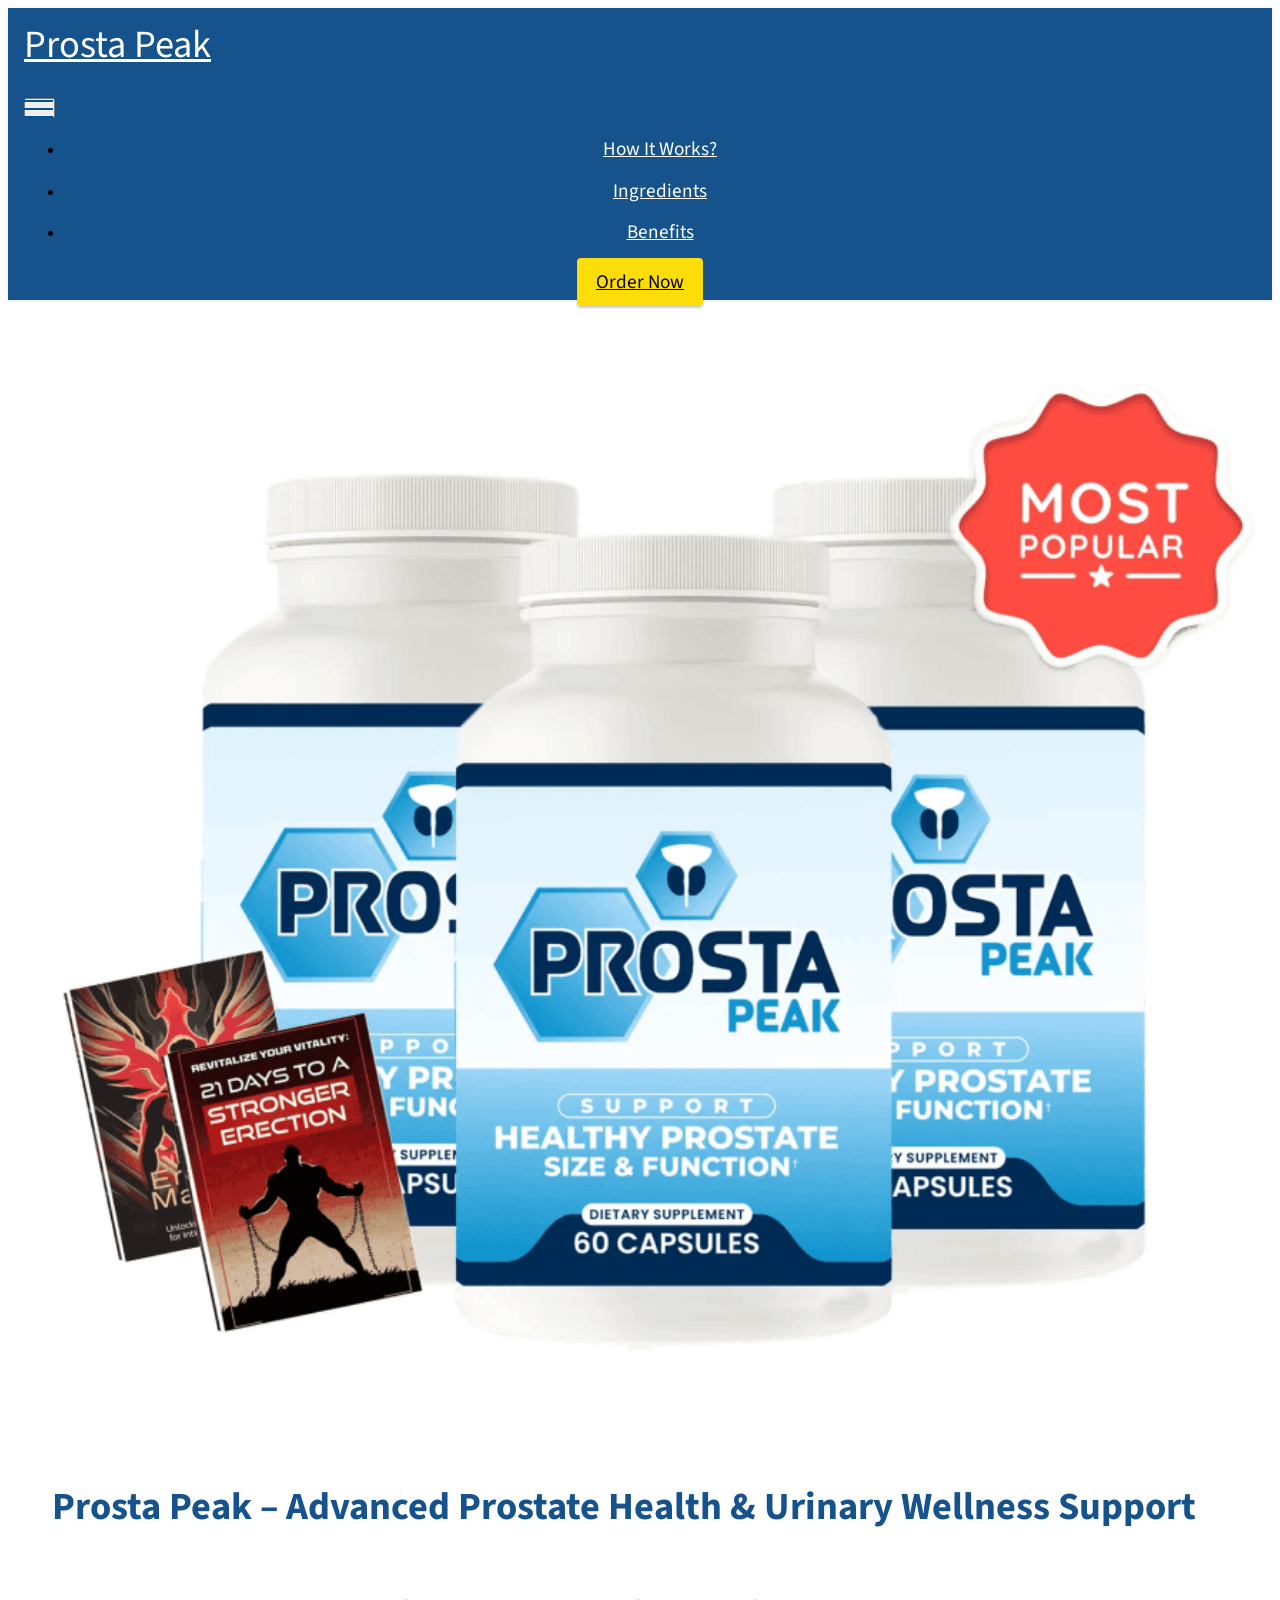
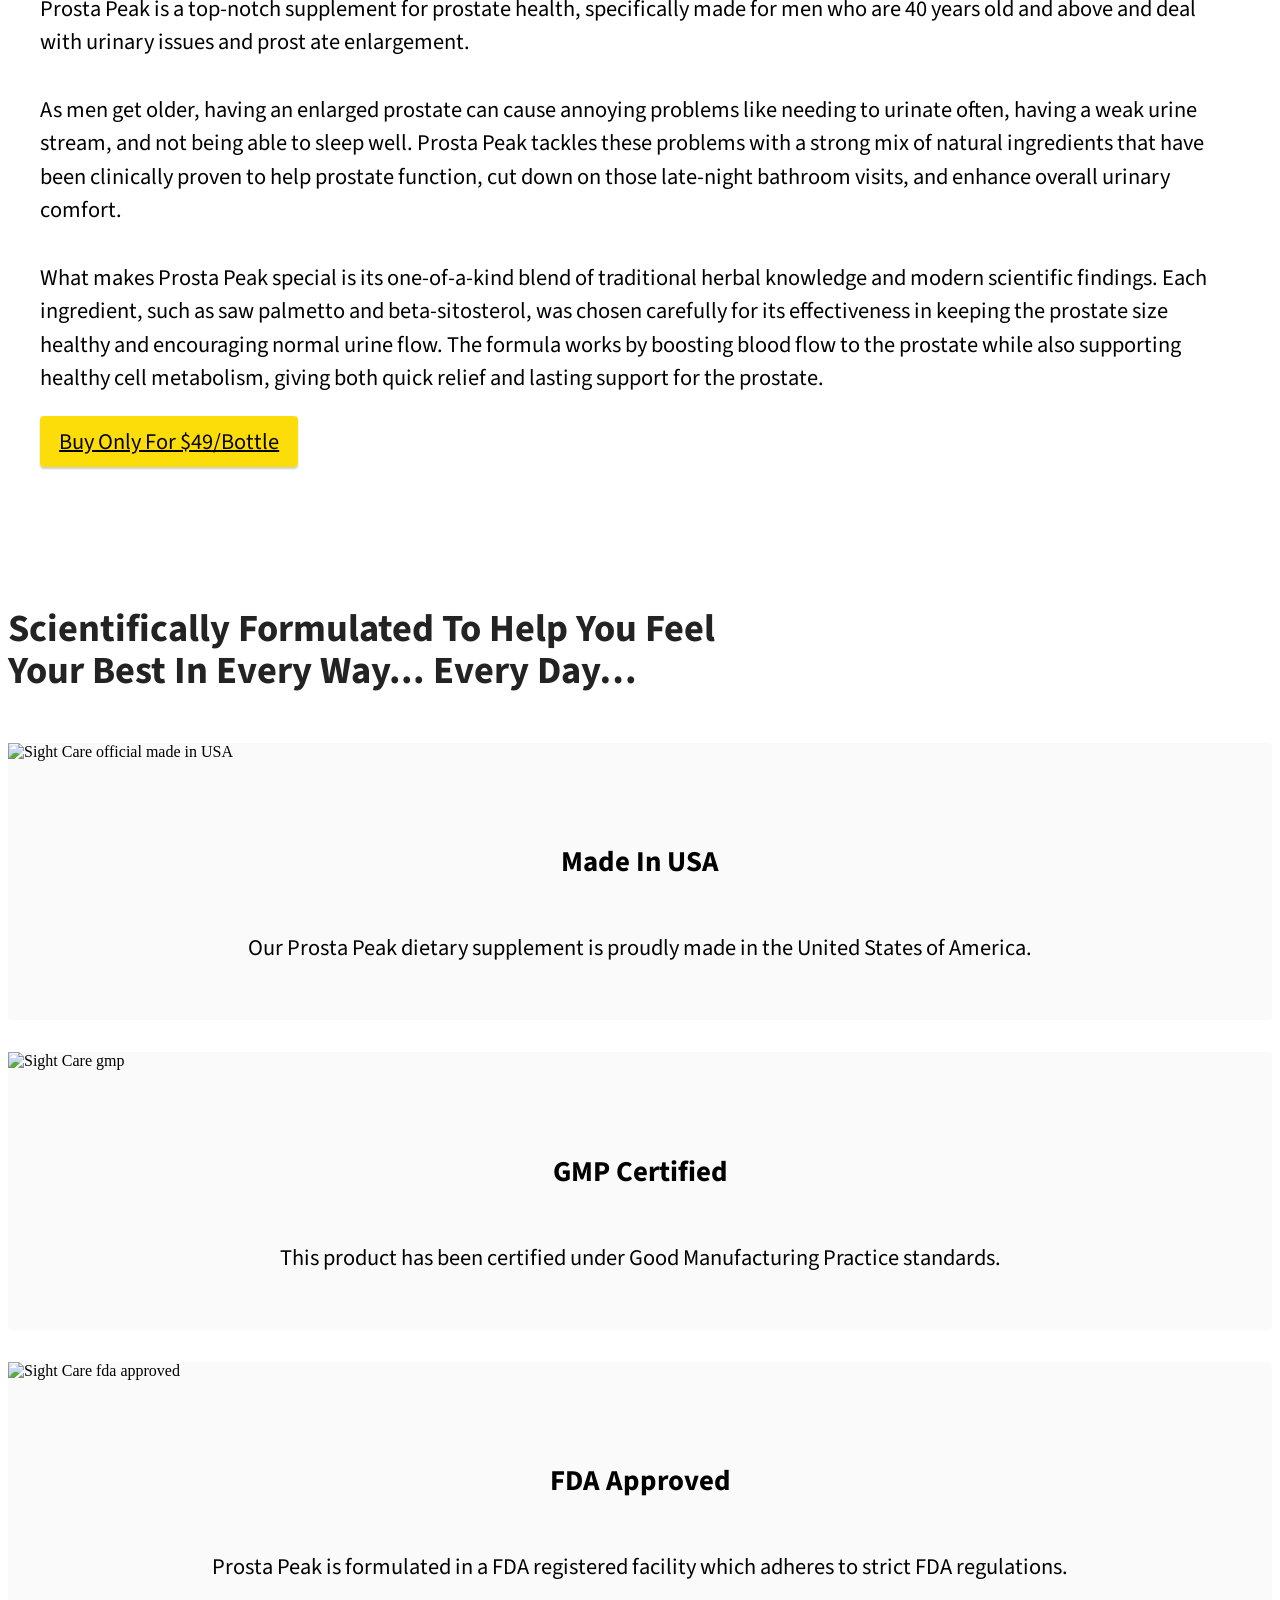
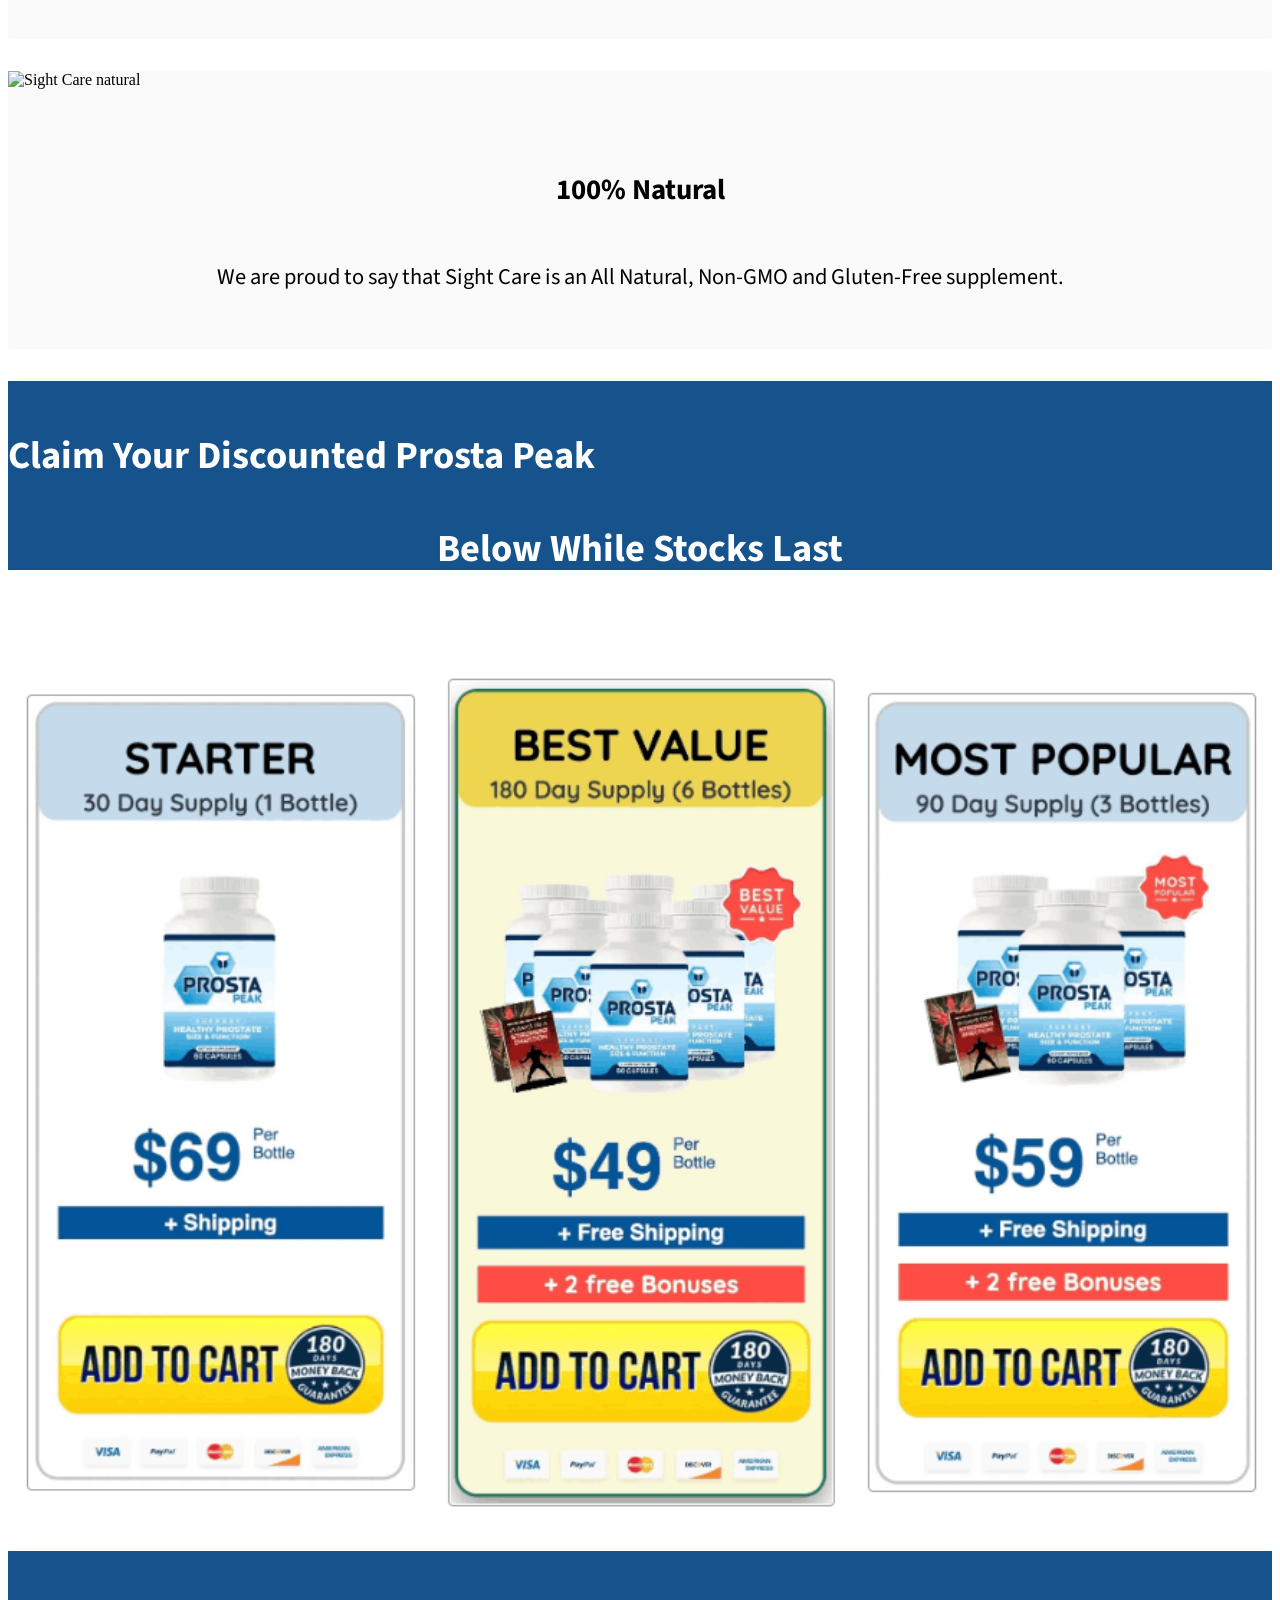
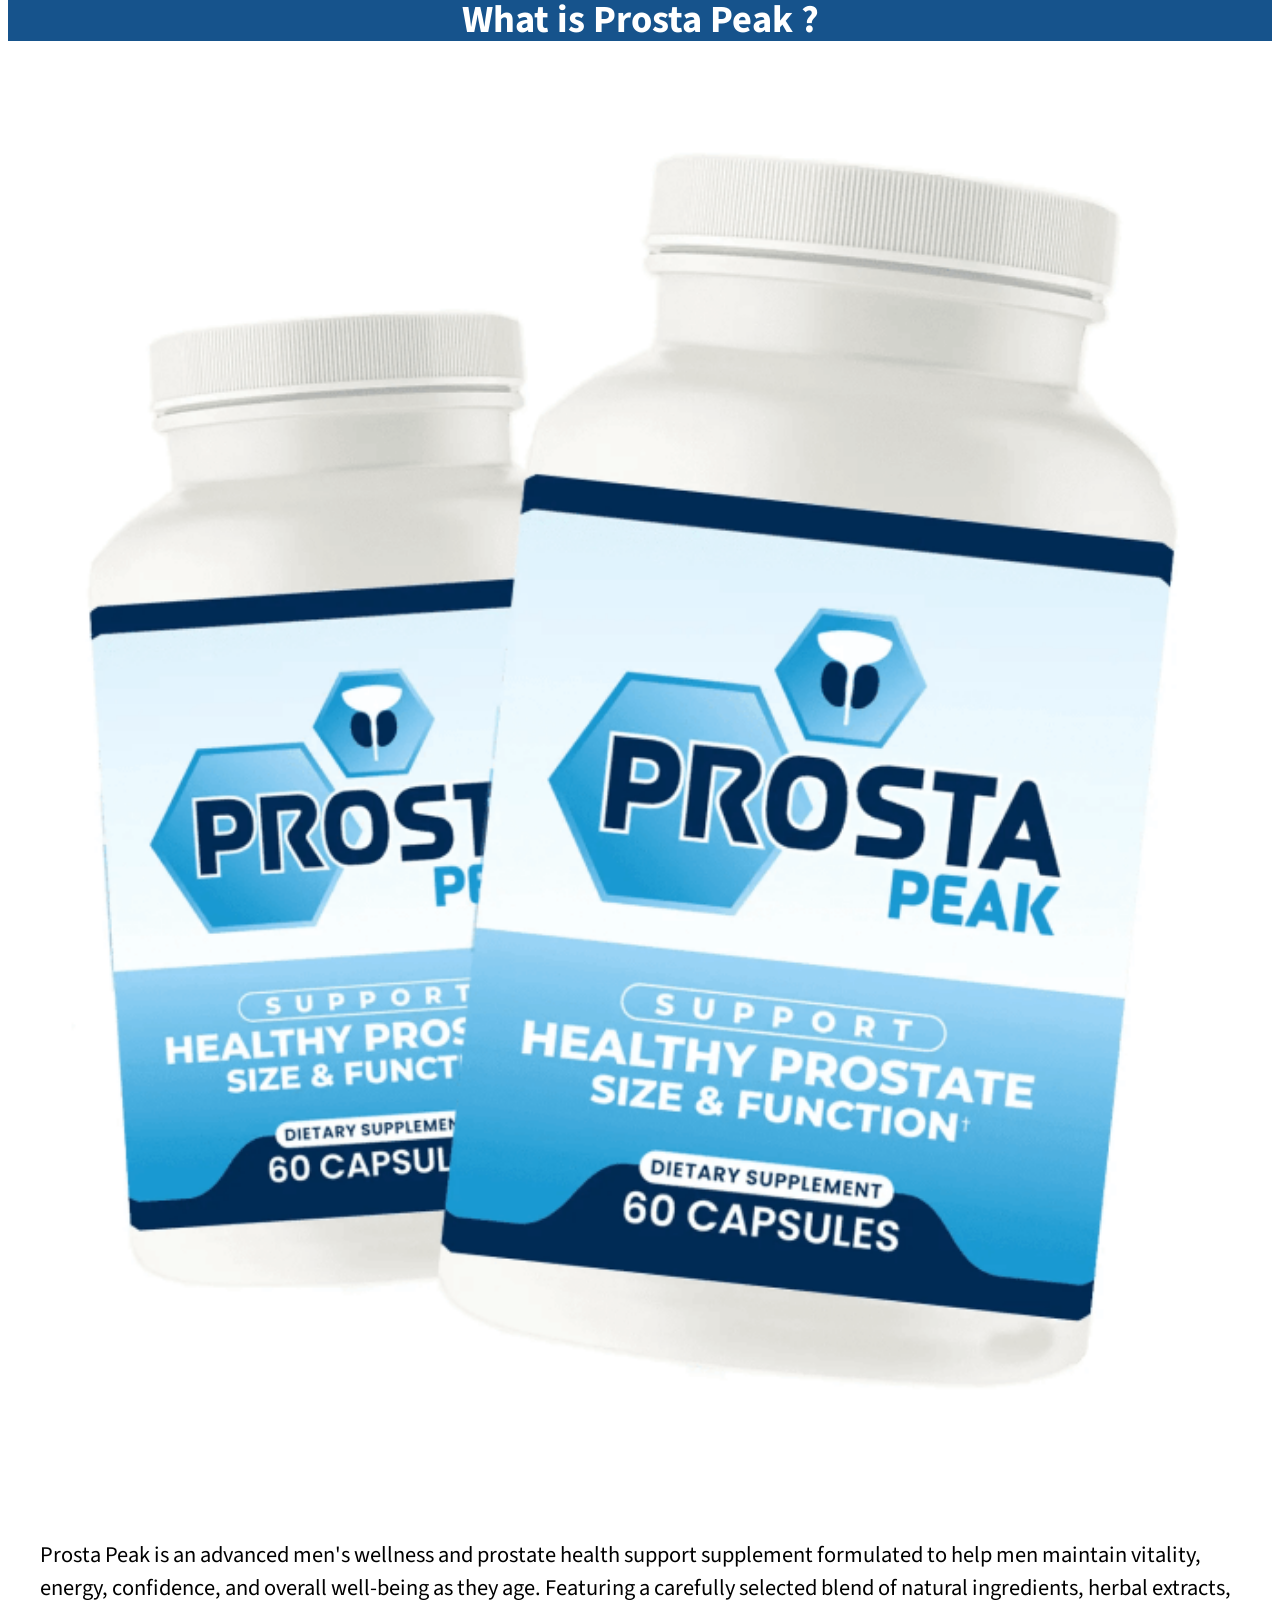
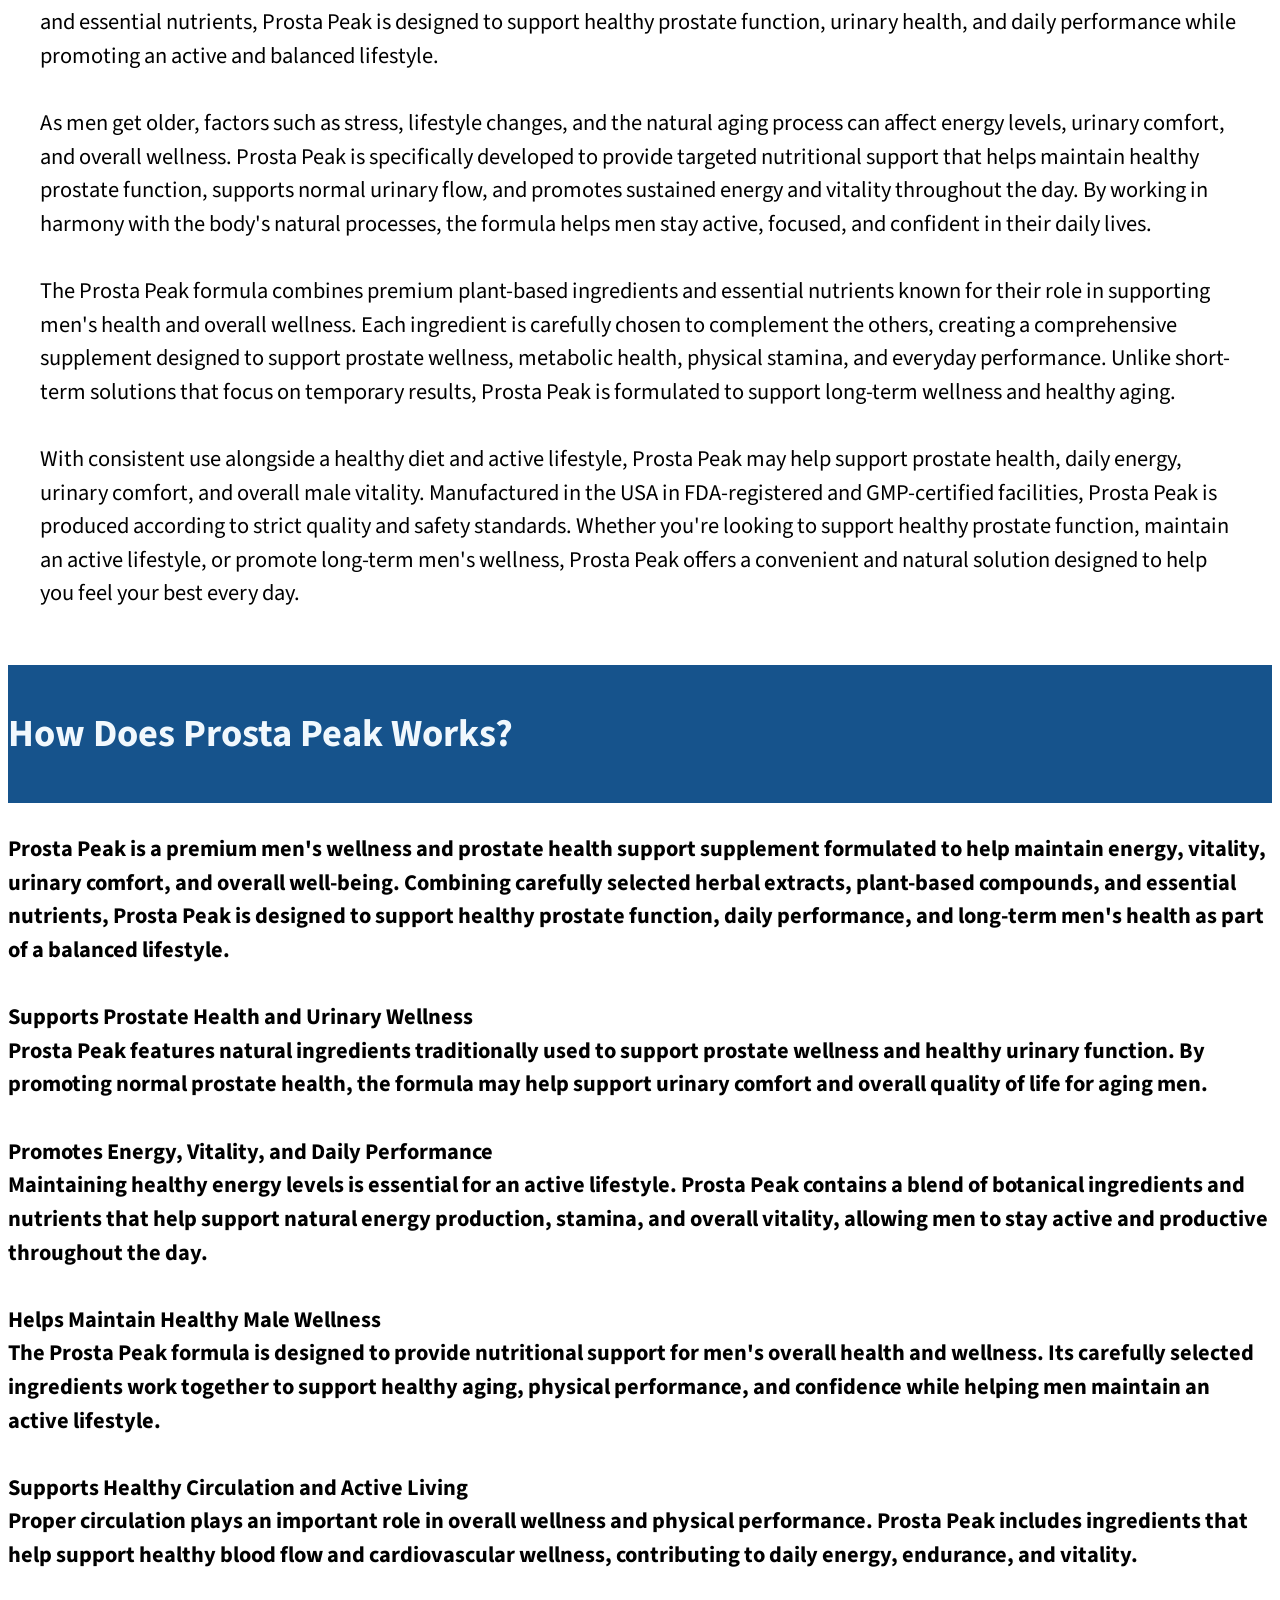
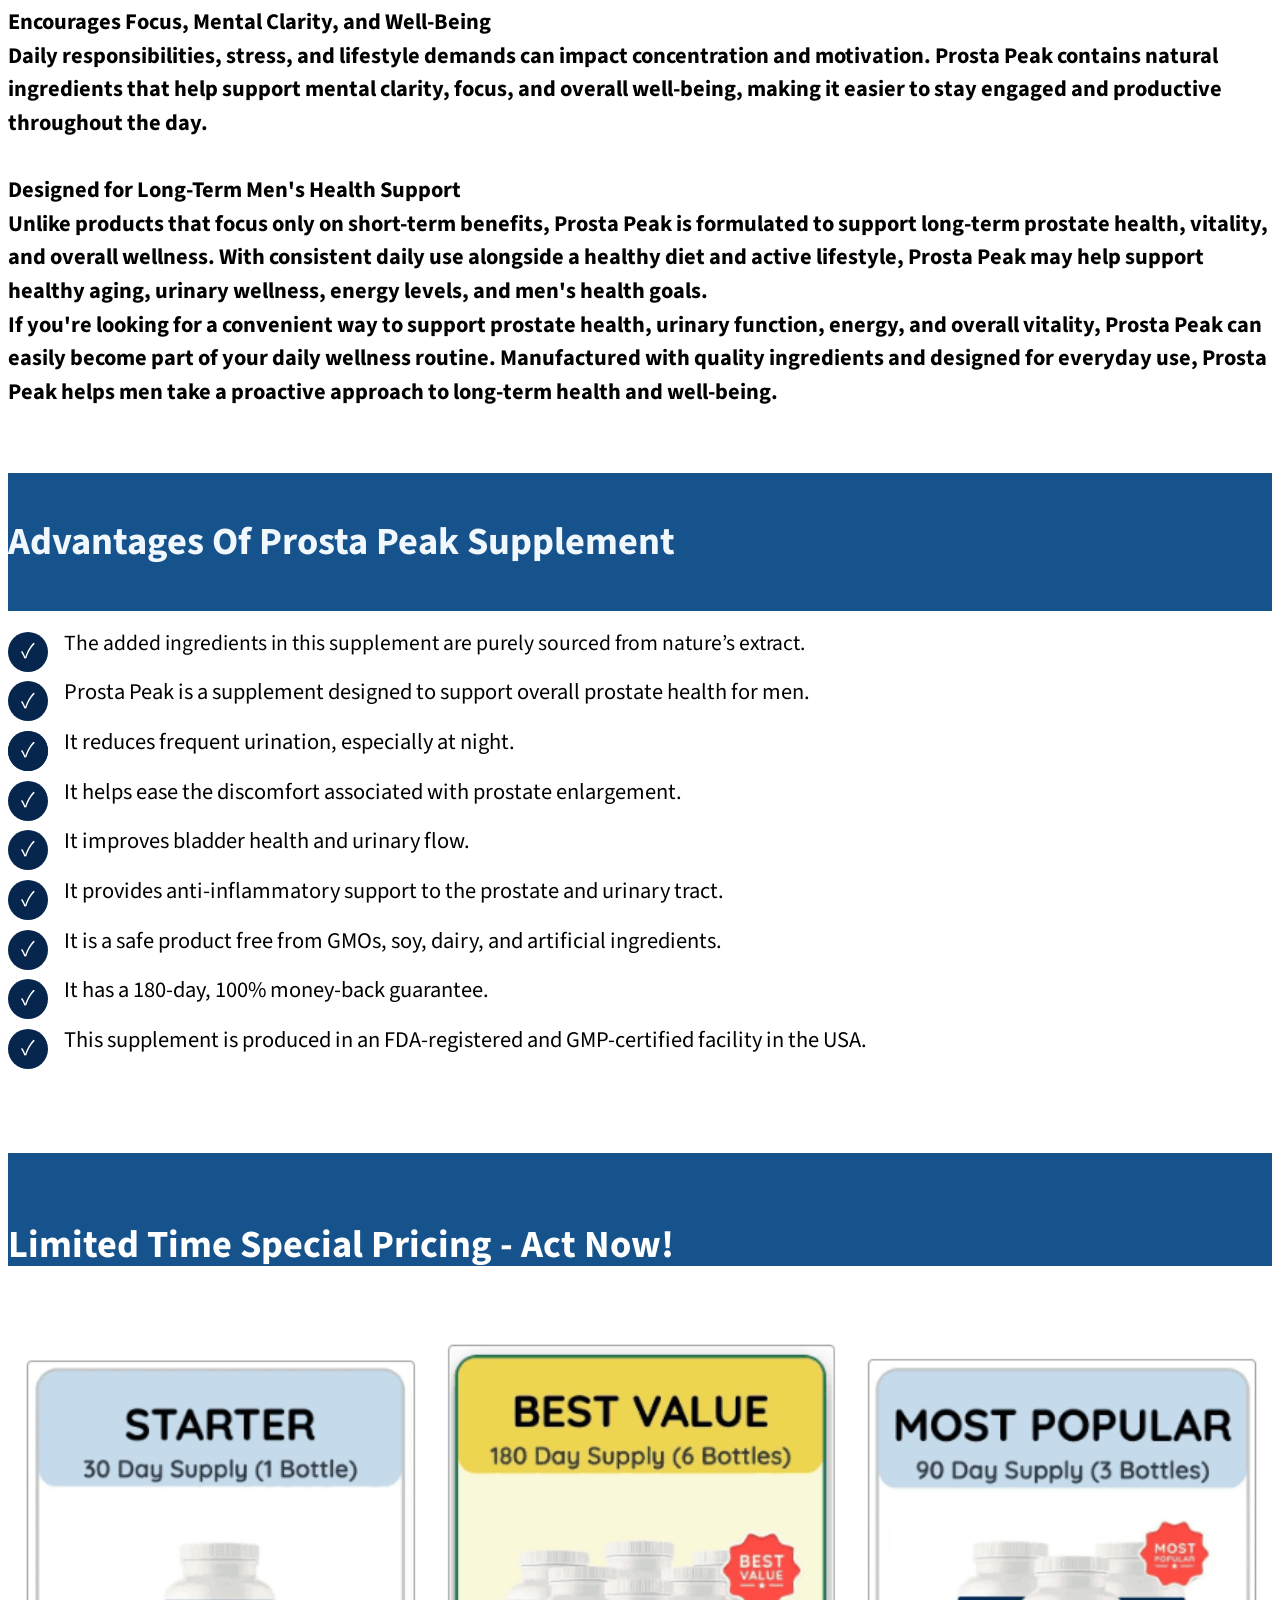
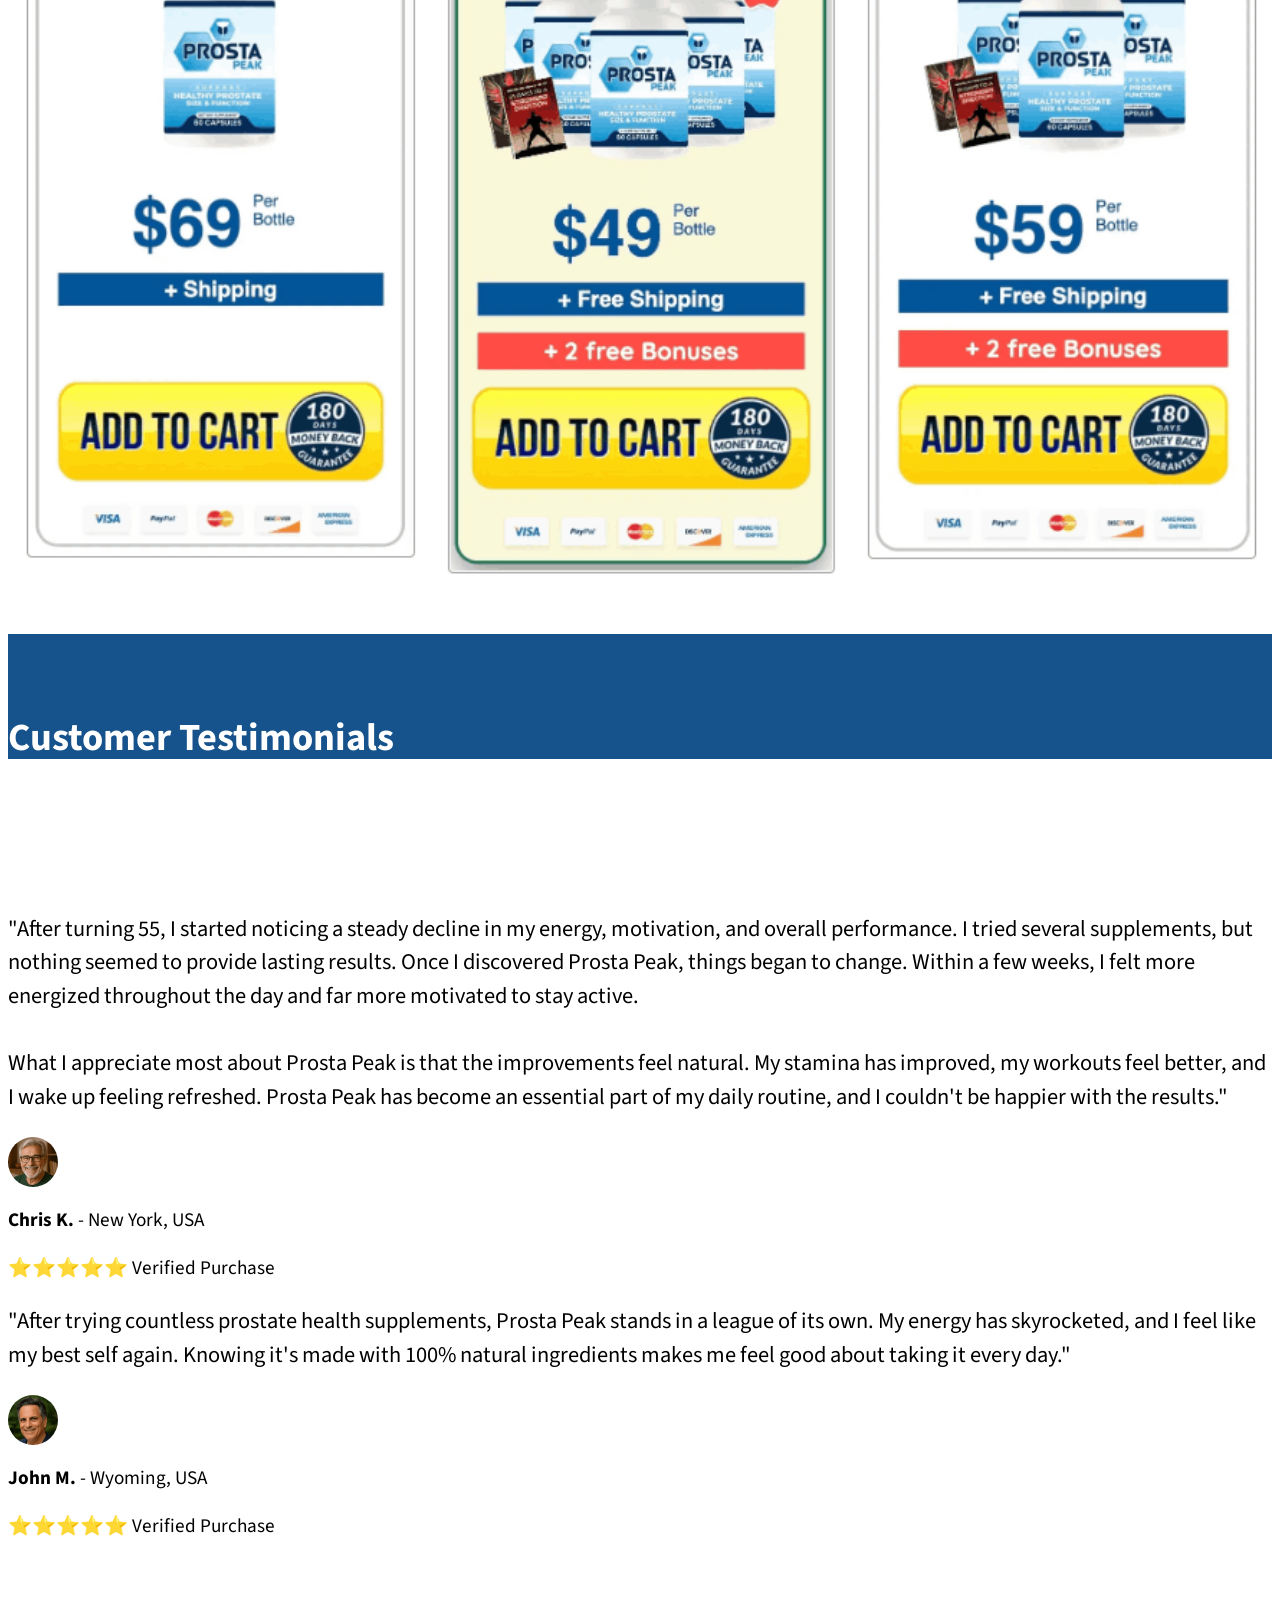
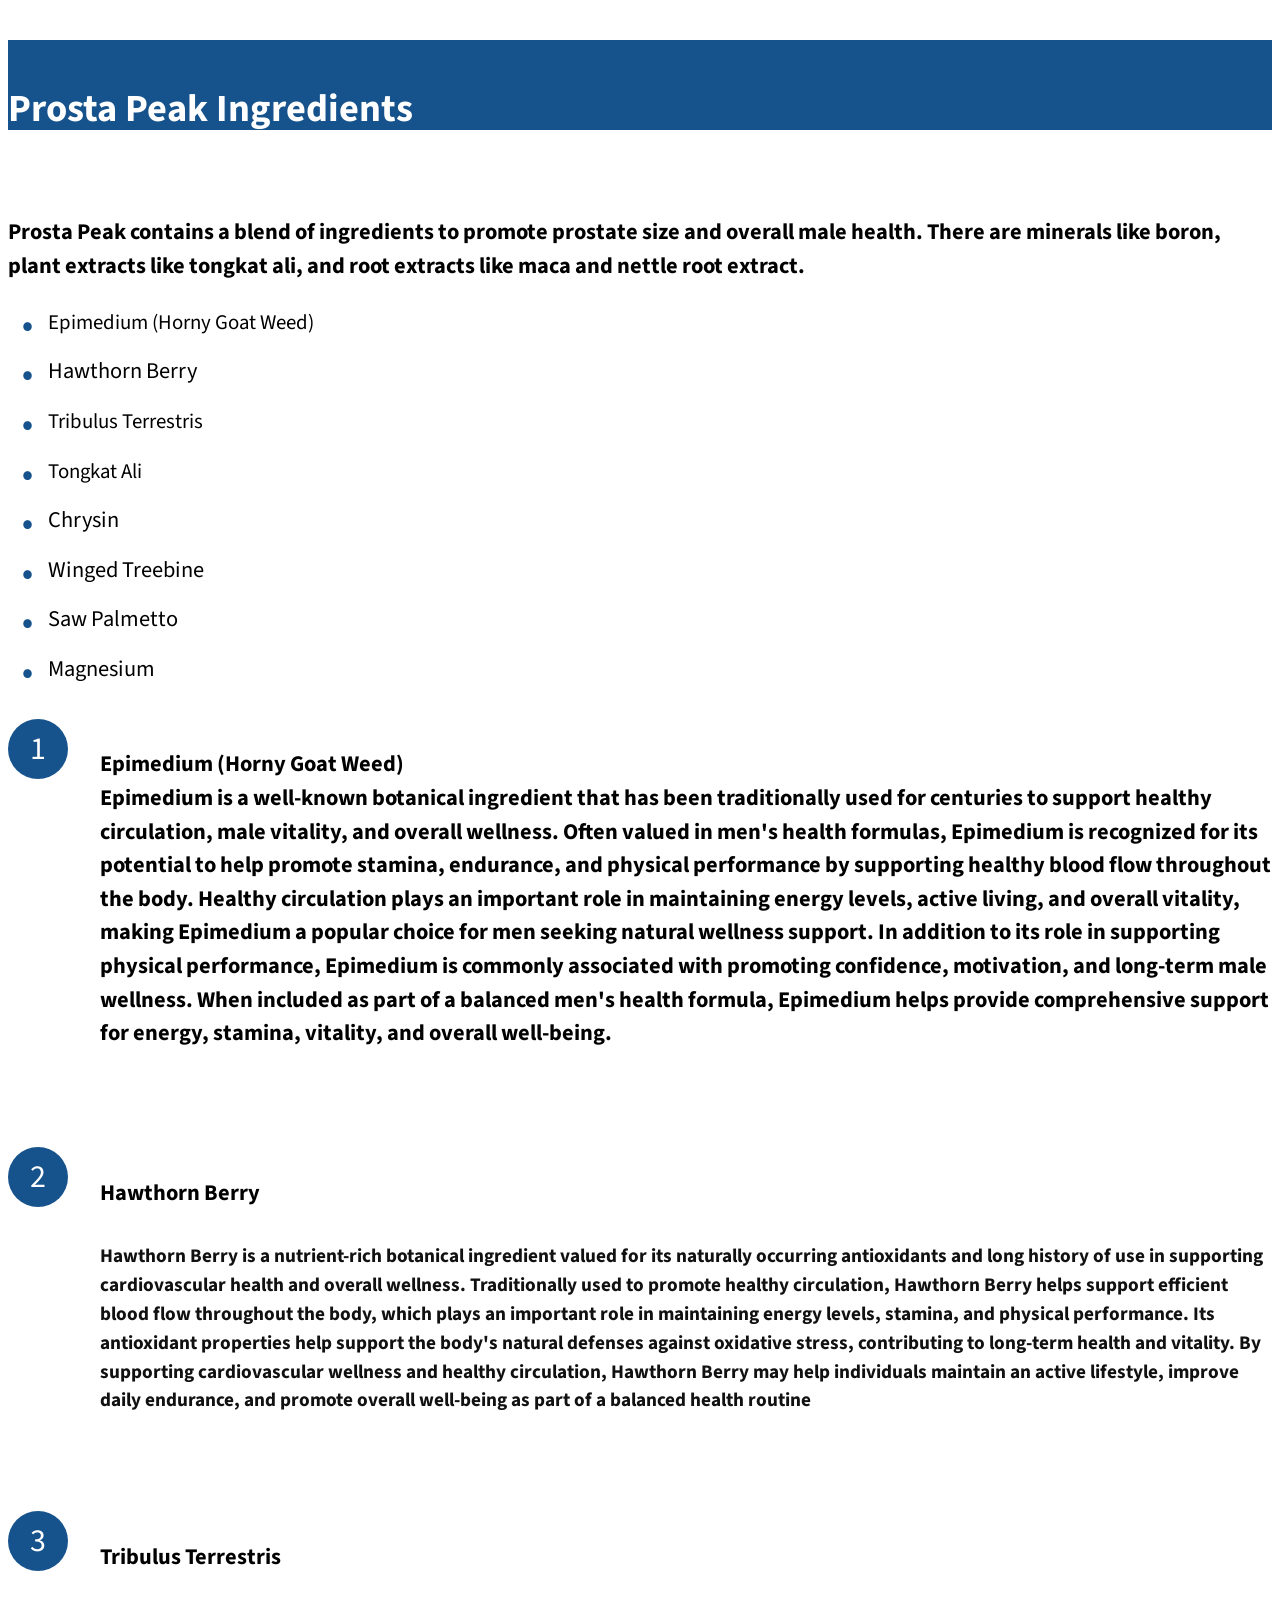
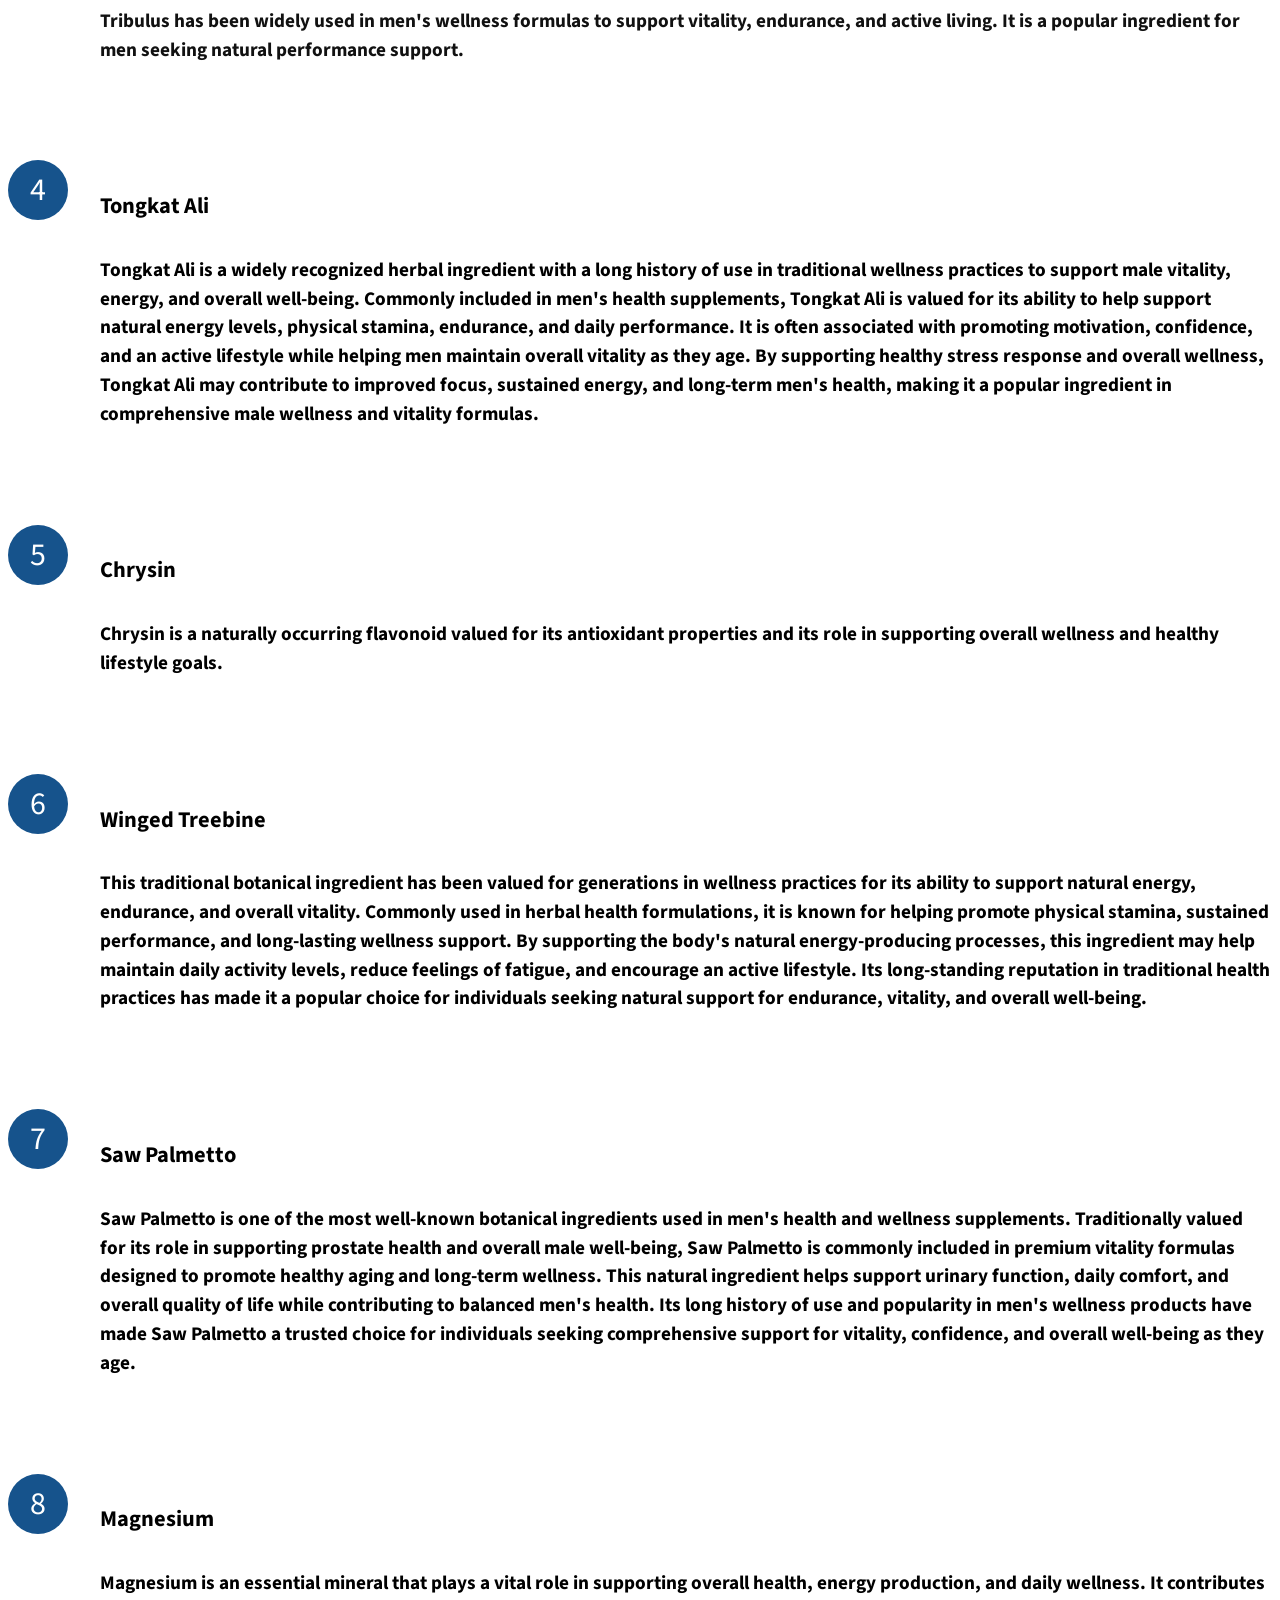
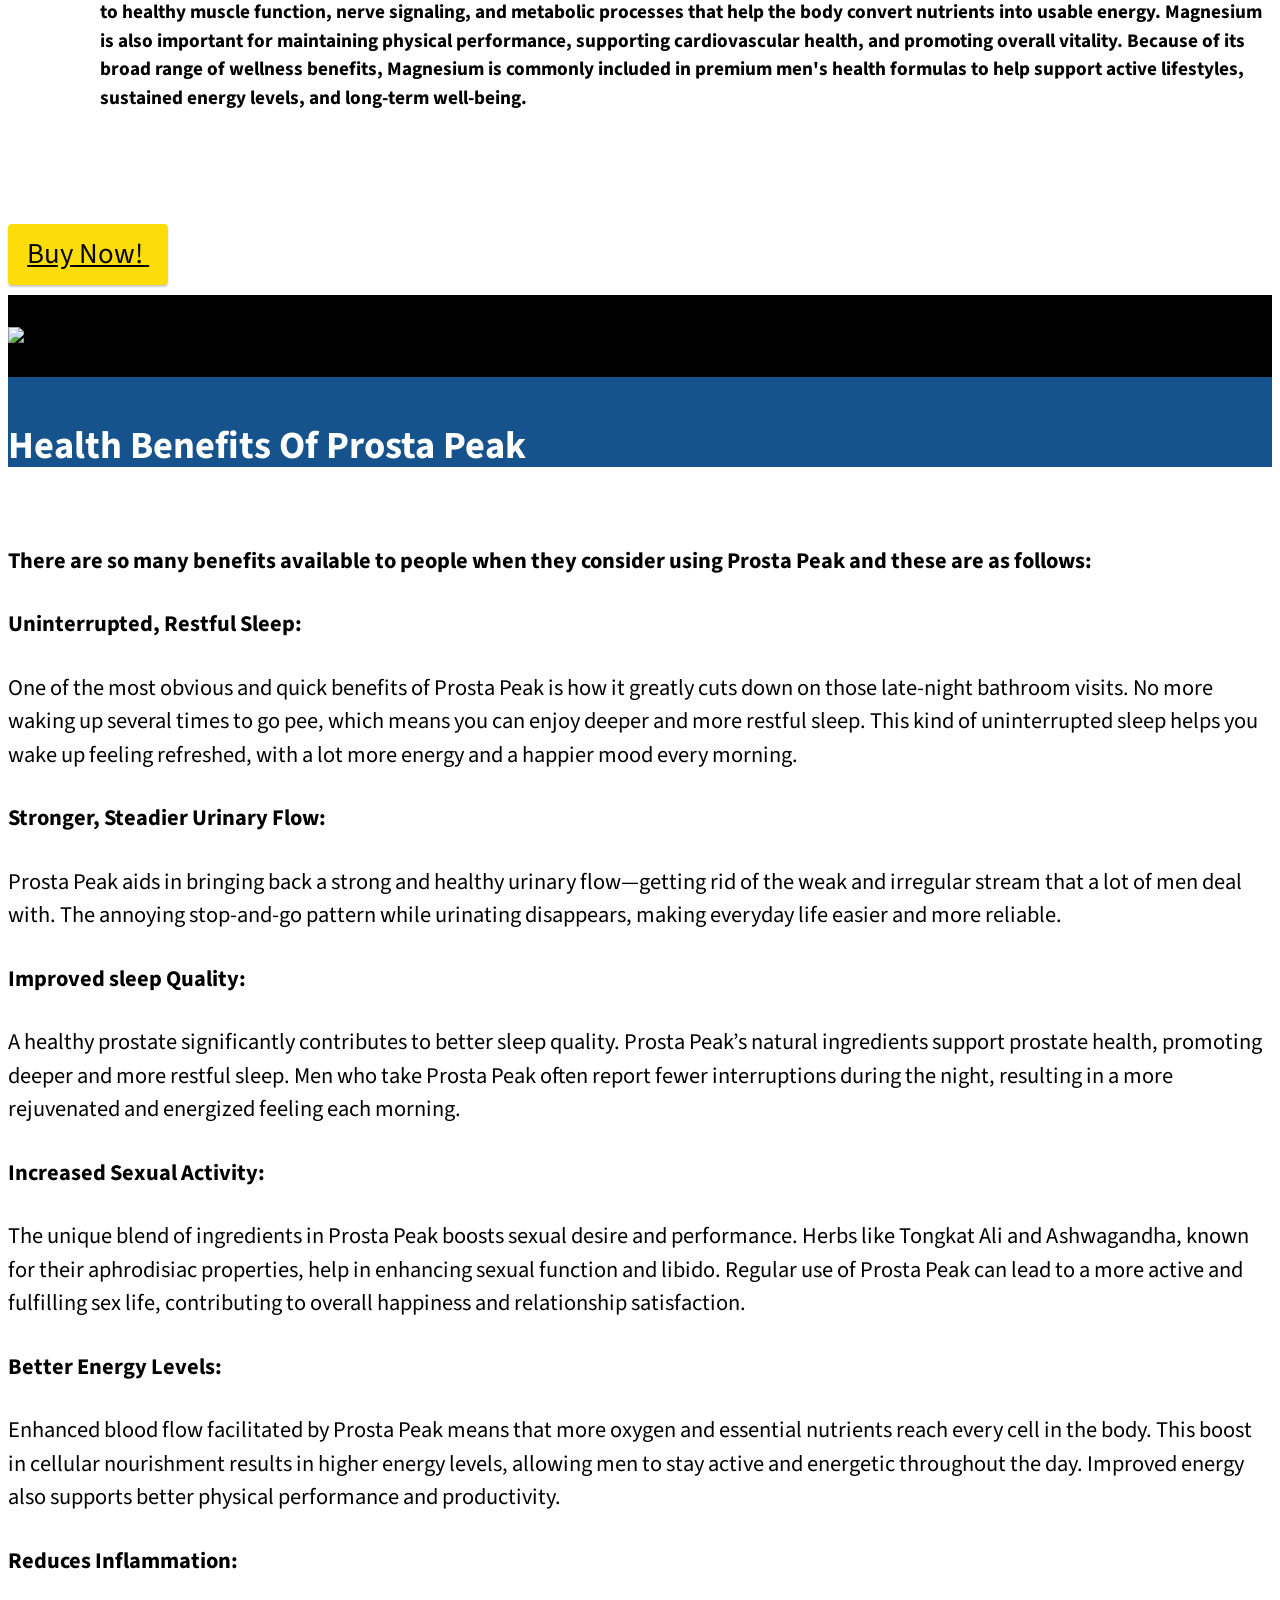
==== index.html @ db27db1e "Add files via upload" ====
<!DOCTYPE html>
<html  >
<head>
  <!-- Site made with Mobirise Website Builder v5.9.18, https://mobirise.com -->
  <meta charset="UTF-8">
  <meta http-equiv="X-UA-Compatible" content="IE=edge">
  <meta name="generator" content="Mobirise v5.9.18, mobirise.com">
  <meta name="twitter:card" content="summary_large_image"/>
  <meta name="twitter:image:src" content="assets/images/index-meta.png">
  <meta property="og:image" content="assets/images/index-meta.png">
  <meta name="twitter:title" content="Prosta Peak (OFFICIAL) | Prostate Health Support Formula">
  <meta name="viewport" content="width=device-width, initial-scale=1, minimum-scale=1">
  <link rel="shortcut icon" href="assets/images/prostabliss-bottle-752x752-128x148.png" type="image/x-icon">
  <meta name="description" content="The Top Natural Support for Prostate Health and Improved Urinary Function">
  
  
  <title>Prosta Peak (OFFICIAL) | Prostate Health Support Formula</title>
  <link rel="stylesheet" href="assets/web/assets/mobirise-icons2/mobirise2.css">
  <link rel="stylesheet" href="assets/web/assets/mobirise-icons/mobirise-icons.css">
  <link rel="stylesheet" href="assets/bootstrap/css/bootstrap.min.css">
  <link rel="stylesheet" href="assets/bootstrap/css/bootstrap-grid.min.css">
  <link rel="stylesheet" href="assets/bootstrap/css/bootstrap-reboot.min.css">
  <link rel="stylesheet" href="assets/animatecss/animate.css">
  <link rel="stylesheet" href="assets/dropdown/css/style.css">
  <link rel="stylesheet" href="assets/socicon/css/styles.css">
  <link rel="stylesheet" href="assets/theme/css/style.css">
  <link rel="preload" href="https://fonts.googleapis.com/css?family=Source+Sans+3:200,300,400,500,600,700,800,900,200i,300i,400i,500i,600i,700i,800i,900i&display=swap" as="style" onload="this.onload=null;this.rel='stylesheet'">
  <noscript><link rel="stylesheet" href="https://fonts.googleapis.com/css?family=Source+Sans+3:200,300,400,500,600,700,800,900,200i,300i,400i,500i,600i,700i,800i,900i&display=swap"></noscript>
  <link rel="preload" as="style" href="assets/mobirise/css/mbr-additional.css?v=860DBZ"><link rel="stylesheet" href="assets/mobirise/css/mbr-additional.css?v=860DBZ" type="text/css">

  <!-- Open Graph / Facebook -->

<meta property="og:type" content="website" />

<meta property="og:url" content="https://en-us-theprostapeak.com/" />

<meta property="og:title" content="ProstaVive™ (OFFICIAL) | Prostate Health Support Formula" />

<meta property="og:description" content="ProstaVive is a unique formula that floods your body with natural, blood-boosting nutrients and supports." />



<!-- Twitter -->

<meta property="twitter:description" content="ProstaVive is a unique formula that floods your body with natural, blood-boosting nutrients and supports." />

  
  
</head>
<body>
  
  <section data-bs-version="5.1" class="menu menu2 cid-tADc1ENzLD" once="menu" id="menu2-d">
    
    <nav class="navbar navbar-dropdown navbar-expand-lg">
        <div class="container-fluid">
            <div class="navbar-brand">
                
                <span class="navbar-caption-wrap"><a class="navbar-caption text-secondary display-2" href="index.html#top">Prosta Peak</a></span>
            </div>
            <button class="navbar-toggler" type="button" data-toggle="collapse" data-bs-toggle="collapse" data-target="#navbarSupportedContent" data-bs-target="#navbarSupportedContent" aria-controls="navbarNavAltMarkup" aria-expanded="false" aria-label="Toggle navigation">
                <div class="hamburger">
                    <span></span>
                    <span></span>
                    <span></span>
                    <span></span>
                </div>
            </button>
            <div class="collapse navbar-collapse" id="navbarSupportedContent">
                <ul class="navbar-nav nav-dropdown" data-app-modern-menu="true"><li class="nav-item"><a class="nav-link link text-secondary display-4" href="index.html#header3-w">How It Works?</a></li>
                    <li class="nav-item"><a class="nav-link link text-secondary display-4" href="index.html#features20-1a">Ingredients</a></li>
                    <li class="nav-item"><a class="nav-link link text-secondary display-4" href="index.html#content4-1f">Benefits</a>
                    </li></ul>
                
                <div class="navbar-buttons mbr-section-btn"><a class="btn btn-warning display-4" href="/order"><span class="mobi-mbri mobi-mbri-shopping-cart mbr-iconfont mbr-iconfont-btn"></span>Order Now</a></div>
            </div>
        </div>
    </nav>
</section>

<section data-bs-version="5.1" class="features6 cid-tB9eYJp5ux" id="features7-28">
    <!---->
    

    
    
    <div class="container">
        <div class="card-wrapper">
            <div class="row align-items-center">
                <div class="col-12 col-lg-5">
                    <div class="image-wrapper">
                        <img src="assets/images/681e74006c40213e17e487a2-886x739.png" alt="Prosta Peak">
                    </div>
                </div>
                <div class="col-12 col-lg">
                    <div class="text-box">
                        <h5 class="mbr-title mbr-fonts-style display-2"><strong>Prosta Peak – Advanced Prostate Health &amp; Urinary Wellness Support</strong></h5>
                        <p class="mbr-text mbr-fonts-style display-7">Prosta Peak is a top-notch supplement for prostate health, specifically made for men who are 40 years old and above and deal with urinary issues and prost ate enlargement.
<br>
<br>As men get older, having an enlarged prostate can cause annoying problems like needing to urinate often, having a weak urine stream, and not being able to sleep well. Prosta Peak tackles these problems with a strong mix of natural ingredients that have been clinically proven to help prostate function, cut down on those late-night bathroom visits, and enhance overall urinary comfort.
<br>
<br>What makes Prosta Peak special is its one-of-a-kind blend of traditional herbal knowledge and modern scientific findings. Each ingredient, such as saw palmetto and beta-sitosterol, was chosen carefully for its effectiveness in keeping the prostate size healthy and encouraging normal urine flow. The formula works by boosting blood flow to the prostate while also supporting healthy cell metabolism, giving both quick relief and lasting support for the prostate.<br></p>
                        
                        <div class="mbr-section-btn pt-3"><a href="/order" class="btn btn-warning display-7"><span class="mobi-mbri mobi-mbri-shopping-cart mbr-iconfont mbr-iconfont-btn"></span>Buy Only For $49/Bottle</a></div>
                    </div>
                </div>
            </div>
        </div>
    </div>
</section>

<section data-bs-version="5.1" class="gallery3 cid-tCwMvuVsQ8" id="gallery3-2i">
    
    
    <div class="container-fluid">
        <div class="mbr-section-head">
            <h4 class="mbr-section-title mbr-fonts-style align-center mb-0 display-2"><strong>Scientifically Formulated To Help You Feel</strong><div><strong>Your Best In Every Way... Every Day…&nbsp;</strong></div></h4>
            
        </div>
        <div class="row mt-4">
            <div class="item features-image сol-12 col-md-6 col-lg-3">
                <div class="item-wrapper">
                    <div class="item-img">
                        <img src="assets/images/cortexi-made-in-usa-500x300.png" alt="Sight Care official made in USA">
                    </div>
                    <div class="item-content">
                        <h5 class="item-title mbr-fonts-style display-5"><strong>Made In USA</strong></h5>
                        
                        <p class="mbr-text mbr-fonts-style mt-3 display-7">Our Prosta Peak dietary supplement is proudly made in the United States of America.<br></p>
                    </div>
                    
                </div>
            </div>
            <div class="item features-image сol-12 col-md-6 col-lg-3">
                <div class="item-wrapper">
                    <div class="item-img">
                        <img src="assets/images/cortexi-gmp-500x300.png" alt="Sight Care gmp">
                    </div>
                    <div class="item-content">
                        <h5 class="item-title mbr-fonts-style display-5"><strong>GMP Certified</strong></h5>
                        
                        <p class="mbr-text mbr-fonts-style mt-3 display-7">This product has been certified under Good Manufacturing Practice standards.<br></p>
                    </div>
                    
                </div>
            </div>
            <div class="item features-image сol-12 col-md-6 col-lg-3">
                <div class="item-wrapper">
                    <div class="item-img">
                        <img src="assets/images/cortexi-fda-approved-500x300.png" alt="Sight Care fda approved">
                    </div>
                    <div class="item-content">
                        <h5 class="item-title mbr-fonts-style display-5"><strong>FDA Approved</strong></h5>
                        
                        <p class="mbr-text mbr-fonts-style mt-3 display-7">Prosta Peak is formulated in a FDA registered facility which adheres to strict FDA regulations.<br></p>
                    </div>
                    
                </div>
            </div>
            <div class="item features-image сol-12 col-md-6 col-lg-3">
                <div class="item-wrapper">
                    <div class="item-img">
                        <img src="assets/images/cortexi-natural-500x300.png" alt="Sight Care natural" title="">
                    </div>
                    <div class="item-content">
                        <h5 class="item-title mbr-fonts-style display-5"><strong>100% Natural</strong></h5>
                        
                        <p class="mbr-text mbr-fonts-style mt-3 display-7">We are proud to say that Sight Care is an All Natural, Non-GMO and Gluten-Free supplement.<br></p>
                    </div>
                    
                </div>
            </div>
        </div>
    </div>
</section>

<section data-bs-version="5.1" class="content4 cid-tAD8Btm3b7" id="content4-b">
    

    
    
    <div class="container">
        <div class="row justify-content-center">
            <div class="title col-md-12 col-lg-11">
                <h3 class="mbr-section-title mbr-fonts-style align-center mb-4 display-2"><strong>Claim Your Discounted Prosta Peak</strong></h3>
                <h4 class="mbr-section-subtitle align-center mbr-fonts-style mb-4 display-2"><strong>Below While Stocks Last</strong></h4>
                
            </div>
        </div>
    </div>
</section>

<section data-bs-version="5.1" class="image3 cid-tBSe02nRu8" id="image3-2e">
    

    
    

    <div class="container">
        <div class="row justify-content-center">
            <div class="col-12 col-lg-12">
                <div class="image-wrapper">
                    <a href="/order"><img src="assets/images/screenshot-2026-06-11-201431-879x588.png" alt="Buy ProstaPeak from Official Website"></a>
                    
                </div>
            </div>
        </div>
    </div>
</section>

<section data-bs-version="5.1" class="header3 cid-tAFPGKyBRc" id="header3-v">

    

    
    

    <div class="align-center container">
        <div class="row justify-content-center">
            <div class="col-12 col-lg-12">
                
                <h2 class="mbr-section-subtitle mbr-fonts-style mb-3 display-2"><strong>What is Prosta Peak ?</strong></h2>
                
                
            </div>
        </div>
    </div>
</section>

<section data-bs-version="5.1" class="image2 cid-tAD5yK3oMD" id="image2-3">
    

    
    

    <div class="container">
        <div class="row align-items-center">
            <div class="col-12 col-lg-4">
                <div class="image-wrapper">
                    <img src="assets/images/681e74249a0ad3e4c027acb0-696x775.png" alt="Prosta Peak supplement">
                    
                </div>
            </div>
            <div class="col-12 col-lg">
                <div class="text-wrapper">
                    
                    <p class="mbr-text mbr-fonts-style display-7">Prosta Peak is an advanced men's wellness and prostate health support supplement formulated to help men maintain vitality, energy, confidence, and overall well-being as they age. Featuring a carefully selected blend of natural ingredients, herbal extracts, and essential nutrients, Prosta Peak is designed to support healthy prostate function, urinary health, and daily performance while promoting an active and balanced lifestyle.
<br>
<br>As men get older, factors such as stress, lifestyle changes, and the natural aging process can affect energy levels, urinary comfort, and overall wellness. Prosta Peak is specifically developed to provide targeted nutritional support that helps maintain healthy prostate function, supports normal urinary flow, and promotes sustained energy and vitality throughout the day. By working in harmony with the body's natural processes, the formula helps men stay active, focused, and confident in their daily lives.
<br>
<br>The Prosta Peak formula combines premium plant-based ingredients and essential nutrients known for their role in supporting men's health and overall wellness. Each ingredient is carefully chosen to complement the others, creating a comprehensive supplement designed to support prostate wellness, metabolic health, physical stamina, and everyday performance. Unlike short-term solutions that focus on temporary results, Prosta Peak is formulated to support long-term wellness and healthy aging.
<br>
<br>With consistent use alongside a healthy diet and active lifestyle, Prosta Peak may help support prostate health, daily energy, urinary comfort, and overall male vitality. Manufactured in the USA in FDA-registered and GMP-certified facilities, Prosta Peak is produced according to strict quality and safety standards. Whether you're looking to support healthy prostate function, maintain an active lifestyle, or promote long-term men's wellness, Prosta Peak offers a convenient and natural solution designed to help you feel your best every day.&nbsp;<br></p>
                </div>
            </div>
        </div>
    </div>
</section>

<section data-bs-version="5.1" class="header3 cid-tAFQyWz1Vz" id="header3-w">

    

    
    

    <div class="align-center container">
        <div class="row justify-content-center">
            <div class="col-12 col-lg-12">
                
                <h2 class="mbr-section-subtitle mbr-fonts-style mb-3 display-2"><strong>How Does Prosta Peak Works?</strong></h2>
                
                
            </div>
        </div>
    </div>
</section>

<section data-bs-version="5.1" class="content4 cid-tAD5FyUGkM" id="content4-4">
    

    
    
    <div class="container">
        <div class="row justify-content-center">
            <div class="title col-md-12 col-lg-11">
                
                <h4 class="mbr-section-subtitle align-center mbr-fonts-style mb-4 display-7">Prosta Peak is a premium men's wellness and prostate health support supplement formulated to help maintain energy, vitality, urinary comfort, and overall well-being. Combining carefully selected herbal extracts, plant-based compounds, and essential nutrients, Prosta Peak is designed to support healthy prostate function, daily performance, and long-term men's health as part of a balanced lifestyle.<br><br>
<div>
</div><div>
</div><div>
</div><div><strong>Supports Prostate Health and Urinary Wellness
</strong></div><div>Prosta Peak features natural ingredients traditionally used to support prostate wellness and healthy urinary function. By promoting normal prostate health, the formula may help support urinary comfort and overall quality of life for aging men.</div><br><div>
</div><div><strong>Promotes Energy, Vitality, and Daily Performance
</strong></div><div>Maintaining healthy energy levels is essential for an active lifestyle. Prosta Peak contains a blend of botanical ingredients and nutrients that help support natural energy production, stamina, and overall vitality, allowing men to stay active and productive throughout the day.</div><br><div>
</div><div><strong>Helps Maintain Healthy Male Wellness
</strong></div><div>The Prosta Peak formula is designed to provide nutritional support for men's overall health and wellness. Its carefully selected ingredients work together to support healthy aging, physical performance, and confidence while helping men maintain an active lifestyle.</div><br><div>
</div><div><strong>Supports Healthy Circulation and Active Living
</strong></div><div>Proper circulation plays an important role in overall wellness and physical performance. Prosta Peak includes ingredients that help support healthy blood flow and cardiovascular wellness, contributing to daily energy, endurance, and vitality.</div><br><div>
</div><div><strong>Encourages Focus, Mental Clarity, and Well-Being
</strong></div><div>Daily responsibilities, stress, and lifestyle demands can impact concentration and motivation. Prosta Peak contains natural ingredients that help support mental clarity, focus, and overall well-being, making it easier to stay engaged and productive throughout the day.</div><br><div>
</div><div><strong>Designed for Long-Term Men's Health Support
</strong></div><div>Unlike products that focus only on short-term benefits, Prosta Peak is formulated to support long-term prostate health, vitality, and overall wellness. With consistent daily use alongside a healthy diet and active lifestyle, Prosta Peak may help support healthy aging, urinary wellness, energy levels, and men's health goals.
</div><div>If you're looking for a convenient way to support prostate health, urinary function, energy, and overall vitality, Prosta Peak can easily become part of your daily wellness routine. Manufactured with quality ingredients and designed for everyday use, Prosta Peak helps men take a proactive approach to long-term health and well-being.
</div><div><br></div><div>
</div><div>
</div><div>
</div><div>
</div><div>
</div><div>
</div><div>
</div><div>
</div><div>
</div><div>
</div><div>
</div><div>
</div></h4>
                
            </div>
        </div>
    </div>
</section>

<section data-bs-version="5.1" class="header3 cid-vmjEEO8He6" id="header3-3b">

    

    
    

    <div class="align-center container">
        <div class="row justify-content-center">
            <div class="col-12 col-lg-12">
                
                <h2 class="mbr-section-subtitle mbr-fonts-style mb-3 display-2"><strong>Advantages Of Prosta Peak Supplement</strong></h2>
                
                
            </div>
        </div>
    </div>
</section>

<section data-bs-version="5.1" class="content8 cid-uj8JkSqPjg" id="content8-2w">
    
    <div class="container">
        <div class="row justify-content-center">
            <div class="counter-container col-md-12 col-lg-11">
                
                <div class="mbr-text mbr-fonts-style display-7">
                    <ul>
                        <li><span style="font-size: calc(1.07rem + 0.13 * ((100vw - 20rem) / 28));">The added ingredients in this supplement are purely sourced from nature’s extract.</span><br></li><li>Prosta Peak is a supplement designed to support overall prostate health for men.</li><li>
</li><li>It reduces frequent urination, especially at night.</li><li>It helps ease the discomfort associated with prostate enlargement.</li><li>It improves bladder health and urinary flow.</li><li>It provides anti-inflammatory support to the prostate and urinary tract.</li><li>It is a safe product free from GMOs, soy, dairy, and artificial ingredients.
</li><li>It has a 180-day, 100% money-back guarantee.
</li><li>This supplement is produced in an FDA-registered and GMP-certified facility in the USA.</li>
                    </ul>
                </div>
            </div>
        </div>
    </div>
</section>

<section data-bs-version="5.1" class="content4 cid-uj8Kjn7SN2" id="content4-2x">
    

    
    
    <div class="container">
        <div class="row justify-content-center">
            <div class="title col-md-12 col-lg-10">
                <h3 class="mbr-section-title mbr-fonts-style align-center mb-4 display-2"><strong>Limited Time Special Pricing - Act Now!</strong></h3>
                
                
            </div>
        </div>
    </div>
</section>

<section data-bs-version="5.1" class="image3 cid-uj8KwcK3wo" id="image3-2y">
    

    
    

    <div class="container">
        <div class="row justify-content-center">
            <div class="col-12 col-lg-12">
                <div class="image-wrapper">
                    <a href="/order"><img src="assets/images/screenshot-2026-06-11-201431-879x588.png" alt="Prosta Peak Pricing Package"></a>
                    
                </div>
            </div>
        </div>
    </div>
</section>

<section data-bs-version="5.1" class="content4 cid-tAFWqPrbeZ" id="content4-z">
    

    
    
    <div class="container">
        <div class="row justify-content-center">
            <div class="title col-md-12 col-lg-10">
                
                <h4 class="mbr-section-subtitle align-center mbr-fonts-style mb-4 display-2"><strong>Customer Testimonials</strong></h4>
                
            </div>
        </div>
    </div>
</section>

<section data-bs-version="5.1" class="testimonials2 cid-uj8tu33REb" id="testimonials2-2l">
    
    
    
    
    <div class="container">
        
        <div class="row justify-content-center">
            <div class="card col-12 col-md-6">
                <p class="mbr-text mbr-fonts-style mb-4 display-7">"After turning 55, I started noticing a steady decline in my energy, motivation, and overall performance. I tried several supplements, but nothing seemed to provide lasting results. Once I discovered Prosta Peak, things began to change. Within a few weeks, I felt more energized throughout the day and far more motivated to stay active.
<br>
<br>What I appreciate most about Prosta Peak is that the improvements feel natural. My stamina has improved, my workouts feel better, and I wake up feeling refreshed. Prosta Peak has become an essential part of my daily routine, and I couldn't be happier with the results."</p>
                <div class="d-flex mb-md-0 mb-4">
                    <div class="image-wrapper">
                        <img src="assets/images/customer-review-1-100x100.png" alt="ProstaBliss Review 1">
                    </div>
                    <div class="text-wrapper">
                        <p class="name mbr-fonts-style mb-1 display-4"><strong>Chris K.</strong> - New York, USA<br></p>
                        <p class="position mbr-fonts-style display-4">⭐⭐⭐⭐⭐ Verified Purchase</p>
                    </div>
                </div>
            </div>
            <div class="card col-12 col-md-6">
                <p class="mbr-text mbr-fonts-style mb-4 display-7">"After trying countless prostate health supplements, Prosta Peak stands in a league of its own. My energy has skyrocketed, and I feel like my best self again. Knowing it's made with 100% natural ingredients makes me feel good about taking it every day."</p>
                <div class="d-flex mb-md-0 mb-4">
                    <div class="image-wrapper">
                        <img src="assets/images/customer-review-3-100x100.png" alt="ProstaBliss Review 2">
                    </div>
                    <div class="text-wrapper">
                        <p class="name mbr-fonts-style mb-1 display-4"><strong>John M. </strong>- Wyoming, USA</p>
                        <p class="position mbr-fonts-style display-4">⭐⭐⭐⭐⭐ Verified Purchase</p>
                    </div>
                </div>
            </div>
        </div>
    </div>
</section>

<section data-bs-version="5.1" class="header3 cid-tAG9a1kY8b" id="header3-14">

    

    
    

    <div class="align-center container">
        <div class="row justify-content-center">
            <div class="col-12 col-lg-12">
                
                <h2 class="mbr-section-subtitle mbr-fonts-style mb-3 display-2"><strong>Prosta Peak Ingredients</strong></h2>
                
                
            </div>
        </div>
    </div>
</section>

<section data-bs-version="5.1" class="content4 cid-tAGb4iUi8y" id="content4-19">
    

    
    
    <div class="container">
        <div class="row justify-content-center">
            <div class="title col-md-12 col-lg-11">
                <h3 class="mbr-section-title mbr-fonts-style align-center mb-4 display-7">Prosta Peak contains a blend of ingredients to promote prostate size and overall male health. There are minerals like boron, plant extracts like tongkat ali, and root extracts like maca and nettle root extract.</h3>
                
                
            </div>
        </div>
    </div>
</section>

<section data-bs-version="5.1" class="content8 cid-tAGeII0E2T" id="content8-1d">
    
    <div class="container">
        <div class="row justify-content-center">
            <div class="counter-container col-md-12 col-lg-10">
                
                <div class="mbr-text mbr-fonts-style display-7">
                    <ul>
                        <li><span style="font-size: 20.8px;">Epimedium (Horny Goat Weed)</span></li><li>Hawthorn Berry</li><li><span style="font-size: 20.8px;">Tribulus Terrestris</span></li><li><span style="font-size: 20.8px;">Tongkat Ali</span></li><li>Chrysin</li><li>Winged Treebine</li><li>Saw Palmetto</li><li>Magnesium</li>
                    </ul>
                </div>
            </div>
        </div>
    </div>
</section>

<section data-bs-version="5.1" class="features19 cid-tAGcJpEsP3" id="features20-1a">

    

    
    
    <div class="container-fluid">
        <div class="row justify-content-center">
            
            <div class="col-12 col-md-10">
                <div class="item mbr-flex">
                    <div class="icon-box">
                        <span class="step-number mbr-fonts-style display-5">1</span>
                    </div>
                    <div class="text-box">
                        <h4 class="icon-title card-title mbr-black mbr-fonts-style display-7"><strong>Epimedium (Horny Goat Weed)</strong><br>Epimedium is a well-known botanical ingredient that has been traditionally used for centuries to support healthy circulation, male vitality, and overall wellness. Often valued in men's health formulas, Epimedium is recognized for its potential to help promote stamina, endurance, and physical performance by supporting healthy blood flow throughout the body. Healthy circulation plays an important role in maintaining energy levels, active living, and overall vitality, making Epimedium a popular choice for men seeking natural wellness support. In addition to its role in supporting physical performance, Epimedium is commonly associated with promoting confidence, motivation, and long-term male wellness. When included as part of a balanced men's health formula, Epimedium helps provide comprehensive support for energy, stamina, vitality, and overall well-being.</h4>
                        <h5 class="icon-text mbr-black mbr-fonts-style display-4"><div>
</div><div>
</div><div>
</div></h5>
                    </div>
                </div>
                <div class="item mbr-flex">
                    <div class="icon-box">
                        <span class="step-number mbr-fonts-style display-5">2</span>
                    </div>
                    <div class="text-box">
                        <h4 class="icon-title card-title mbr-black mbr-fonts-style display-7"><strong>Hawthorn Berry</strong></h4>
                        <h5 class="icon-text mbr-black mbr-fonts-style display-4"><span style="color: rgb(17, 17, 17); font-size: 1.2rem;">Hawthorn Berry is a nutrient-rich botanical ingredient valued for its naturally occurring antioxidants and long history of use in supporting cardiovascular health and overall wellness. Traditionally used to promote healthy circulation, Hawthorn Berry helps support efficient blood flow throughout the body, which plays an important role in maintaining energy levels, stamina, and physical performance. Its antioxidant properties help support the body's natural defenses against oxidative stress, contributing to long-term health and vitality. By supporting cardiovascular wellness and healthy circulation, Hawthorn Berry may help individuals maintain an active lifestyle, improve daily endurance, and promote overall well-being as part of a balanced health routine</span></h5>
                    </div>
                </div>
                <div class="item mbr-flex">
                    <div class="icon-box">
                        <span class="step-number mbr-fonts-style display-5">3</span>
                    </div>
                    <div class="text-box">
                        <h4 class="icon-title card-title mbr-black mbr-fonts-style display-7"><strong>Tribulus Terrestris</strong></h4>
                        <h5 class="icon-text mbr-black mbr-fonts-style display-4"><span style="color: rgb(17, 17, 17); font-size: 1.2rem;">Tribulus has been widely used in men's wellness formulas to support vitality, endurance, and active living. It is a popular ingredient for men seeking natural performance support.</span></h5>
                    </div>
                </div>
                <div class="item mbr-flex">
                    <div class="icon-box">
                        <span class="step-number mbr-fonts-style display-5">4</span>
                    </div>
                    <div class="text-box">
                        <h4 class="icon-title card-title mbr-black mbr-fonts-style display-7"><strong>Tongkat Ali</strong></h4>
                        <h5 class="icon-text mbr-black mbr-fonts-style display-4">Tongkat Ali is a widely recognized herbal ingredient with a long history of use in traditional wellness practices to support male vitality, energy, and overall well-being. Commonly included in men's health supplements, Tongkat Ali is valued for its ability to help support natural energy levels, physical stamina, endurance, and daily performance. It is often associated with promoting motivation, confidence, and an active lifestyle while helping men maintain overall vitality as they age. By supporting healthy stress response and overall wellness, Tongkat Ali may contribute to improved focus, sustained energy, and long-term men's health, making it a popular ingredient in comprehensive male wellness and vitality formulas.</h5>
                    </div>
                </div>
                <div class="item mbr-flex">
                    <div class="icon-box">
                        <span class="step-number mbr-fonts-style display-5">5</span>
                    </div>
                    <div class="text-box">
                        <h4 class="icon-title card-title mbr-black mbr-fonts-style display-7"><strong>Chrysin</strong></h4>
                        <h5 class="icon-text mbr-black mbr-fonts-style display-4"><div>Chrysin is a naturally occurring flavonoid valued for its antioxidant properties and its role in supporting overall wellness and healthy lifestyle goals.</div></h5>
                    </div>
                </div>
                <div class="item mbr-flex">
                    <div class="icon-box">
                        <span class="step-number mbr-fonts-style display-5">6</span>
                    </div>
                    <div class="text-box">
                        <h4 class="icon-title card-title mbr-black mbr-fonts-style display-7"><strong>Winged Treebine</strong></h4>
                        <h5 class="icon-text mbr-black mbr-fonts-style display-4">This traditional botanical ingredient has been valued for generations in wellness practices for its ability to support natural energy, endurance, and overall vitality. Commonly used in herbal health formulations, it is known for helping promote physical stamina, sustained performance, and long-lasting wellness support. By supporting the body's natural energy-producing processes, this ingredient may help maintain daily activity levels, reduce feelings of fatigue, and encourage an active lifestyle. Its long-standing reputation in traditional health practices has made it a popular choice for individuals seeking natural support for endurance, vitality, and overall well-being.</h5>
                    </div>
                </div>
                <div class="item mbr-flex">
                    <div class="icon-box">
                        <span class="step-number mbr-fonts-style display-5">7</span>
                    </div>
                    <div class="text-box">
                        <h4 class="icon-title card-title mbr-black mbr-fonts-style display-7"><strong>Saw Palmetto</strong></h4>
                        <h5 class="icon-text mbr-black mbr-fonts-style display-4">Saw Palmetto is one of the most well-known botanical ingredients used in men's health and wellness supplements. Traditionally valued for its role in supporting prostate health and overall male well-being, Saw Palmetto is commonly included in premium vitality formulas designed to promote healthy aging and long-term wellness. This natural ingredient helps support urinary function, daily comfort, and overall quality of life while contributing to balanced men's health. Its long history of use and popularity in men's wellness products have made Saw Palmetto a trusted choice for individuals seeking comprehensive support for vitality, confidence, and overall well-being as they age.<div>
</div><div>
</div><div>
</div></h5>
                    </div>
                </div>
                <div class="item mbr-flex last">
                    <div class="icon-box">
                        <span class="step-number mbr-fonts-style display-5">8</span>
                    </div>
                    <div class="text-box">
                        <h4 class="icon-title card-title mbr-black mbr-fonts-style display-7"><strong>Magnesium</strong></h4>
                        <h5 class="icon-text mbr-black mbr-fonts-style display-4">Magnesium is an essential mineral that plays a vital role in supporting overall health, energy production, and daily wellness. It contributes to healthy muscle function, nerve signaling, and metabolic processes that help the body convert nutrients into usable energy. Magnesium is also important for maintaining physical performance, supporting cardiovascular health, and promoting overall vitality. Because of its broad range of wellness benefits, Magnesium is commonly included in premium men's health formulas to help support active lifestyles, sustained energy levels, and long-term well-being.</h5>
                    </div>
                </div>
                
                
            </div>
        </div>
    </div>
</section>

<section data-bs-version="5.1" class="content11 cid-vmjYQKPfjp" id="content11-3d">
    
    <div class="container">
        <div class="row justify-content-center">
            <div class="col-md-12 col-lg-5">
                <div class="mbr-section-btn align-center"><a class="btn btn-warning display-5" href="/order"><span class="mobi-mbri mobi-mbri-cart-full mbr-iconfont mbr-iconfont-btn"></span>Buy Now!&nbsp;</a></div>
            </div>
        </div>
    </div>
</section>

<section data-bs-version="5.1" class="image3 cid-uj8HSVmHlj" id="image3-2v">
    

    
    

    <div class="container">
        <div class="row justify-content-center">
            <div class="col-12 col-lg-8">
                <div class="image-wrapper">
                    <img src="assets/images/certification-badge-1-1761x297.png" alt="FDA Certificate">
                    
                </div>
            </div>
        </div>
    </div>
</section>

<section data-bs-version="5.1" class="header3 cid-tAGk6SGV7k" id="header3-1h">

    

    
    

    <div class="align-center container-fluid">
        <div class="row justify-content-center">
            <div class="col-12 col-lg-12">
                
                <h2 class="mbr-section-subtitle mbr-fonts-style mb-3 display-2"><strong>Health Benefits Of Prosta Peak</strong></h2>
                
                
            </div>
        </div>
    </div>
</section>

<section data-bs-version="5.1" class="content4 cid-tAGikqr7Ht" id="content4-1f">
    

    
    
    <div class="container">
        <div class="row justify-content-center">
            <div class="title col-md-12 col-lg-10">
                
                <h4 class="mbr-section-subtitle align-center mbr-fonts-style mb-4 display-7">There are so many benefits available to people when they consider using Prosta Peak and these are as follows:</h4>
                
            </div>
        </div>
    </div>
</section>

<section data-bs-version="5.1" class="content5 cid-uj8DRpTBtV" id="content5-2n">
    
    <div class="container">
        <div class="row justify-content-center">
            <div class="col-md-12 col-lg-10">
                
                <h4 class="mbr-section-subtitle mbr-fonts-style mb-4 display-7"><strong>Uninterrupted, Restful Sleep:</strong></h4>
                <p class="mbr-text mbr-fonts-style display-7">One of the most obvious and quick benefits of Prosta Peak is how it greatly cuts down on those late-night bathroom visits. No more waking up several times to go pee, which means you can enjoy deeper and more restful sleep. This kind of uninterrupted sleep helps you wake up feeling refreshed, with a lot more energy and a happier mood every morning.<br></p>
            </div>
        </div>
    </div>
</section>

<section data-bs-version="5.1" class="content5 cid-uj8FhOZ4K0" id="content5-2o">
    
    <div class="container">
        <div class="row justify-content-center">
            <div class="col-md-12 col-lg-10">
                
                <h4 class="mbr-section-subtitle mbr-fonts-style mb-4 display-7"><strong>Stronger, Steadier Urinary Flow:</strong></h4>
                <p class="mbr-text mbr-fonts-style display-7">Prosta Peak aids in bringing back a strong and healthy urinary flow—getting rid of the weak and irregular stream that a lot of men deal with. The annoying stop-and-go pattern while urinating disappears, making everyday life easier and more reliable.<br></p>
            </div>
        </div>
    </div>
</section>

<section data-bs-version="5.1" class="content5 cid-uj8FrR65hW" id="content5-2p">
    
    <div class="container">
        <div class="row justify-content-center">
            <div class="col-md-12 col-lg-10">
                
                <h4 class="mbr-section-subtitle mbr-fonts-style mb-4 display-7"><strong>Improved sleep Quality:</strong></h4>
                <p class="mbr-text mbr-fonts-style display-7">A healthy prostate significantly contributes to better sleep quality. Prosta Peak’s natural ingredients support prostate health, promoting deeper and more restful sleep. Men who take Prosta Peak often report fewer interruptions during the night, resulting in a more rejuvenated and energized feeling each morning.<br></p>
            </div>
        </div>
    </div>
</section>

<section data-bs-version="5.1" class="content5 cid-uj8FyKJenl" id="content5-2q">
    
    <div class="container">
        <div class="row justify-content-center">
            <div class="col-md-12 col-lg-10">
                
                <h4 class="mbr-section-subtitle mbr-fonts-style mb-4 display-7"><strong>Increased Sexual Activity:</strong></h4>
                <p class="mbr-text mbr-fonts-style display-7">The unique blend of ingredients in Prosta Peak boosts sexual desire and performance. Herbs like Tongkat Ali and Ashwagandha, known for their aphrodisiac properties, help in enhancing sexual function and libido. Regular use of Prosta Peak can lead to a more active and fulfilling sex life, contributing to overall happiness and relationship satisfaction.<br></p>
            </div>
        </div>
    </div>
</section>

<section data-bs-version="5.1" class="content5 cid-uj8FEXrCY5" id="content5-2r">
    
    <div class="container">
        <div class="row justify-content-center">
            <div class="col-md-12 col-lg-10">
                
                <h4 class="mbr-section-subtitle mbr-fonts-style mb-4 display-7"><strong>Better Energy Levels:</strong></h4>
                <p class="mbr-text mbr-fonts-style display-7">Enhanced blood flow facilitated by Prosta Peak means that more oxygen and essential nutrients reach every cell in the body. This boost in cellular nourishment results in higher energy levels, allowing men to stay active and energetic throughout the day. Improved energy also supports better physical performance and productivity.<br></p>
            </div>
        </div>
    </div>
</section>

<section data-bs-version="5.1" class="content5 cid-uj8FO9BEiL" id="content5-2s">
    
    <div class="container">
        <div class="row justify-content-center">
            <div class="col-md-12 col-lg-10">
                
                <h4 class="mbr-section-subtitle mbr-fonts-style mb-4 display-7"><strong>Reduces Inflammation:</strong></h4>
                <p class="mbr-text mbr-fonts-style display-7">Inflammation in the prostate gland is a common cause of prostate-related health issues. The supplement contains natural ingredients which have anti-inflammatory properties. These ingredients reduce inflammation in the prostate gland, reducing the risk of developing prostate-related health issues.&nbsp;<br></p>
            </div>
        </div>
    </div>
</section>

<section data-bs-version="5.1" class="content4 cid-vmfvk0dmLz" id="content4-37">
    

    
    
    <div class="container">
        <div class="row justify-content-center">
            <div class="title col-md-12 col-lg-11">
                <h3 class="mbr-section-title mbr-fonts-style align-center mb-4 display-2"><strong>Get 6 Bottles or 3 Bottles and Receive 3 FREE Bonuses!</strong></h3>
                
                
            </div>
        </div>
    </div>
</section>

<section data-bs-version="5.1" class="image1 cid-vmfvlGPr1T" id="image1-38">
    

    
    

    <div class="container">
        <div class="row align-items-center">
            <div class="col-12 col-lg-4">
                <div class="image-wrapper">
                    <img src="assets/images/681ef905a1792d835da90dff-696x464.png" alt="Prosta Peak Bonus">
                    
                </div>
            </div>
            <div class="col-12 col-lg">
                <div class="text-wrapper">
                    
                    <p class="mbr-text mbr-fonts-style display-7"><strong>BONUS #1 -&nbsp;Revitalize Your Vitality 21 days to support healthy erections</strong><br>Discover the real reasons behind illness and find out how to maintain good health for life.<br>
<br>Available today for <strong>FREE</strong> - Regular Price $49.95.</p>
                </div>
            </div>
        </div>
    </div>
</section>

<section data-bs-version="5.1" class="image1 cid-vmfvnnqGPP" id="image1-39">
    

    
    

    <div class="container">
        <div class="row align-items-center">
            <div class="col-12 col-lg-4">
                <div class="image-wrapper">
                    <img src="assets/images/681ef905de1cad311f1d275e-696x457.png" alt="Prosta Peak bonus 2">
                    
                </div>
            </div>
            <div class="col-12 col-lg">
                <div class="text-wrapper">
                    
                    <p class="mbr-text mbr-fonts-style display-7"><strong>Bonus #2:&nbsp;Erectile Mastery Unlocking Your Potential For Intimacy And Vitality</strong><br>Powerful Ways to Sharpen Your Memory is an e-book filled with helpful tips, tricks, and strategies to improve your memory. The engaging exercises and brain-stimulating activities included in the book are designed to gradually train your mind.<br>
<br>Available today for <strong>FREE</strong> - Regular Price $49.95.</p>
                </div>
            </div>
        </div>
    </div>
</section>

<section data-bs-version="5.1" class="image1 cid-tAGgTwCAfx" id="image1-1e">
    

    
    

    <div class="container">
        <div class="row align-items-center">
            <div class="col-12 col-lg-4">
                <div class="image-wrapper">
                    <img src="assets/images/4ddff901-21a5-40c8-86cc-5aa17300-577x539.png" alt="ProstaPeak money back guarantee">
                    
                </div>
            </div>
            <div class="col-12 col-lg">
                <div class="text-wrapper">
                    <h3 class="mbr-section-title mbr-fonts-style mb-3 display-5"><strong>100% SATISFACTION</strong><br><strong>180-Days Money Back Guarantee</strong></h3>
                    <p class="mbr-text mbr-fonts-style display-7">Prosta Peak comes with a great money-back guarantee that offers you a full refund of your money for 180 days. If you are not happy with the results of this product, then this is a good policy because you will not be worried that it will be a waste of your money if you are not satisfied with the results. We are so confident in its product that it is willing to refund you the total amount if you are not satisfied with it. Only when a product has been carefully researched and there is no possibility of failure, can you have this confidence level.<br></p>
                </div>
            </div>
        </div>
    </div>
</section>

<section data-bs-version="5.1" class="content4 cid-tAPaOqd8Nj" id="content4-1v">
    

    
    
    <div class="container">
        <div class="row justify-content-center">
            <div class="title col-md-12 col-lg-11">
                <h3 class="mbr-section-title mbr-fonts-style align-center mb-4 display-2"><strong>“ What Happens After I Click The “Buy Now” Button? ”</strong></h3>
                
                
            </div>
        </div>
    </div>
</section>

<section data-bs-version="5.1" class="content5 cid-uj9eRsBQcJ" id="content5-2z">
    
    <div class="container">
        <div class="row justify-content-center">
            <div class="col-md-12 col-lg-10">
                
                
                <p class="mbr-text mbr-fonts-style display-7">Once you click on your chosen package, you’ll be taken to a secure checkout page.
<br>Just fill in your payment details using a credit card, debit card, or Paypal.</p>
            </div>
        </div>
    </div>
</section>

<section data-bs-version="5.1" class="image3 cid-tAVcyoYAMj" id="image3-1x">
    

    
    

    <div class="container">
        <div class="row justify-content-center">
            <div class="col-12 col-lg-6">
                <div class="image-wrapper">
                    <a href="/order"><img src="assets/images/screenshot-2026-06-11-205356-336x504.png" alt="ProstaPeak order form"></a>
                    
                </div>
            </div>
        </div>
    </div>
</section>

<section data-bs-version="5.1" class="content5 cid-tAVycuVAa9" id="content5-1z">
    
    <div class="container">
        <div class="row justify-content-center">
            <div class="col-md-12 col-lg-10">
                
                <h4 class="mbr-section-subtitle mbr-fonts-style mb-4 display-5"><strong>Recommended Dosage</strong></h4>
                <p class="mbr-text mbr-fonts-style display-7">Simply mix one scoop of Prosta Peak powder with water or your favorite beverage daily. It’s best to take it with a meal for optimal absorption. Consistency is key, so aim to take it at the same time every day.<br></p>
            </div>
        </div>
    </div>
</section>

<section data-bs-version="5.1" class="content5 cid-tAVz4dEhtF" id="content5-21">
    
    <div class="container">
        <div class="row justify-content-center">
            <div class="col-md-12 col-lg-10">
                
                <h4 class="mbr-section-subtitle mbr-fonts-style mb-4 display-5"><strong>Prosta Peak price</strong></h4>
                <p class="mbr-text mbr-fonts-style display-7">Prosta Peak offers a range of pricing options designed to cater to various budgets and needs, ensuring accessible prostate health support for all. The product is structured into three distinct packages, each offering significant savings compared to single-bottle purchases.
<br>
<br><strong>Single Bottle Purchase:</strong><br><strong>
<br>Price:</strong> $69 per bottle<br>
<br>Description: This option is ideal for first-time users who want to try Prosta Peak without a long-term commitment. It provides a one-month supply, offering a convenient introduction to the product.<br>
<br><strong>Three Bottles Package:</strong><br><strong>
</strong><br><strong>Price:</strong> $177 total ($59 per bottle)<br><strong>Savings:</strong> $30<br>
<br>Description: This package is perfect for those seeking a moderate commitment. It supplies a three-month usage period, ensuring a consistent regimen and better value.<br>
<br><strong>Six Bottles Package:</strong><br><strong>
</strong><br>Price: $294 total ($49 per bottle)
<br><strong>Savings:</strong> $120<br>
<br>Description: Best suited for long-term users who wish to maximize their savings. This six-month supply package offers the most significant discount, encouraging continuous use for sustained benefits.</p>
            </div>
        </div>
    </div>
</section>

<section data-bs-version="5.1" class="content5 cid-tAVz4RyiJk" id="content5-22">
    
    <div class="container">
        <div class="row justify-content-center">
            <div class="col-md-12 col-lg-10">
                
                <h4 class="mbr-section-subtitle mbr-fonts-style mb-4 display-2"><strong>Conclusion for Prosta Peak</strong></h4>
                <p class="mbr-text mbr-fonts-style display-7">In summary, Prosta Peak is a comprehensive prostate health and men's wellness supplement designed to support healthy urinary function, daily comfort, and long-term vitality. Its carefully selected blend of natural ingredients is formulated to help maintain prostate wellness, promote healthy urinary flow, and support overall quality of life as men age. By providing targeted nutritional support, Prosta Peak helps men take a proactive approach to maintaining their health, confidence, and daily well-being.<br><br>Designed for convenient daily use, Prosta Peak fits easily into any wellness routine and offers a natural way to support prostate health without relying on harsh ingredients. Many users choose Prosta Peak as part of their long-term health strategy to help maintain urinary comfort, healthy aging, and overall male wellness. With consistent use alongside a balanced diet and active lifestyle, Prosta Peak may help support vitality, energy, and everyday comfort.<br><br>Manufactured in the USA in FDA-registered and GMP-certified facilities, Prosta Peak is produced according to strict quality and safety standards. Whether your goal is to support healthy prostate function, maintain urinary wellness, or promote overall men's health, Prosta Peak provides a convenient and reliable solution for long-term wellness support. As with any dietary supplement, it is recommended to consult with a qualified healthcare professional before beginning a new supplement regimen.</p>
            </div>
        </div>
    </div>
</section>

<section data-bs-version="5.1" class="content4 cid-uj9kZkL7jM" id="content4-30">
    

    
    
    <div class="container">
        <div class="row justify-content-center">
            <div class="title col-md-12 col-lg-10">
                <h3 class="mbr-section-title mbr-fonts-style align-center mb-4 display-5"><strong>Don't Wait Any Longer! Order Your Discounted Bottles Now!</strong></h3>
                
                
            </div>
        </div>
    </div>
</section>

<section data-bs-version="5.1" class="image3 cid-uj9l44BNDo" id="image3-31">
    

    
    

    <div class="container">
        <div class="row justify-content-center">
            <div class="col-12 col-lg-5">
                <div class="image-wrapper">
                    <img src="assets/images/681efc6dce65805d97320361-886x699.png" alt="Prosta Peak Best Value">
                    
                </div>
            </div>
        </div>
    </div>
</section>

<section data-bs-version="5.1" class="content4 cid-uj9q4TyuVV" id="content4-34">
    

    
    
    <div class="container">
        <div class="row justify-content-center">
            <div class="title col-md-12 col-lg-10">
                <h3 class="mbr-section-title mbr-fonts-style align-center mb-4 display-5">Regular Price: $127/bottle</h3>
                <h4 class="mbr-section-subtitle align-center mbr-fonts-style mb-4 display-5"><strong>Today Only for: $49/ bottle</strong></h4>
                <div class="mbr-section-btn align-center"><a class="btn btn-warning display-4" href="/order"><span class="mobi-mbri mobi-mbri-shopping-cart mbr-iconfont mbr-iconfont-btn"></span>ORDER YOUR PROSTAVIVE NOW!</a></div>
            </div>
        </div>
    </div>
</section>

<section data-bs-version="5.1" class="header3 cid-tBUceMaFj6" id="header3-2g">

    

    
    

    <div class="align-center container">
        <div class="row justify-content-center">
            <div class="col-12 col-lg-12">
                
                <h2 class="mbr-section-subtitle mbr-fonts-style mb-3 display-2"><strong>Frequently Asked Questions</strong></h2>
                
                
            </div>
        </div>
    </div>
</section>

<section data-bs-version="5.1" class="content17 cid-tAP65tjn5t" id="content17-1p">

    

    
    
    
    <div class="container">
        
            <div class="row justify-content-center">
                <div class="col-12 col-md-10">
                    
                    
                    <div id="bootstrap-toggle" class="toggle-panel accordionStyles tab-content">
                        <div class="card mb-3">
                            <div class="card-header" role="tab" id="headingOne">
                                <a role="button" class="collapsed panel-title text-black" data-toggle="collapse" data-bs-toggle="collapse" data-core="" href="#collapse1_41" aria-expanded="false" aria-controls="collapse1">
                                    <h6 class="panel-title-edit mbr-fonts-style mb-0 display-7"><strong>How Many Bottle Should I Order?</strong></h6>
                                    <span class="sign mbr-iconfont mbri-arrow-down"></span>
                                </a>
                            </div>
                            <div id="collapse1_41" class="panel-collapse noScroll collapse" role="tabpanel" aria-labelledby="headingOne">
                                <div class="panel-body">
                                    <p class="mbr-fonts-style panel-text display-7">Prosta Peak is best used for at least 3 to 6 months to achieve the best results. This will ensure you reach your goals. Prosta Peak can be purchased monthly, but we recommend you buy 3 to 6 Bottle of Prosta Peak as we offer discounts and that's the minimum amount you need to see results. You should note that this discount is not available year-round. So take advantage of it while you can.<br></p>
                                </div>
                            </div>
                        </div>
                        <div class="card mb-3">
                            <div class="card-header" role="tab" id="headingTwo">
                                <a role="button" class="collapsed panel-title text-black" data-toggle="collapse" data-bs-toggle="collapse" data-core="" href="#collapse2_41" aria-expanded="false" aria-controls="collapse2">
                                    <h6 class="panel-title-edit mbr-fonts-style mb-0 display-7"><strong>&nbsp;Is Prosta Peak Safe?</strong></h6>
                                    <span class="sign mbr-iconfont mbri-arrow-down"></span>
                                </a>

                            </div>
                            <div id="collapse2_41" class="panel-collapse noScroll collapse" role="tabpanel" aria-labelledby="headingTwo">
                                <div class="panel-body">
                                    <p class="mbr-fonts-style panel-text display-7">Prosta Peak contains 100% natural and safe ingredients. It is therefore completely safe, effective, and natural. Prosta Peak is used daily by thousands of people. There have been no reported side effects. Prosta Peak are made in the USA at our FDA-approved, GMP-certified facility. We adhere to the highest standards. It is 100% natural, vegetarian, and non-GMO. Before using, consult your doctor if you have any medical conditions.<br></p>
                                </div>
                            </div>
                        </div>
                        <div class="card mb-3">
                            <div class="card-header" role="tab" id="headingThree">
                                <a role="button" class="collapsed panel-title text-black" data-toggle="collapse" data-bs-toggle="collapse" data-core="" href="#collapse3_41" aria-expanded="false" aria-controls="collapse3">
                                    <h6 class="panel-title-edit mbr-fonts-style mb-0 display-7"><strong>When can I expect results?</strong></h6>
                                    <span class="sign mbr-iconfont mbri-arrow-down"></span>
                                </a>
                            </div>
                            <div id="collapse3_41" class="panel-collapse noScroll collapse" role="tabpanel" aria-labelledby="headingThree">
                                <div class="panel-body">
                                    <p class="mbr-fonts-style panel-text display-7">The duration of time it takes to see results might differ from each other because everyone is unique. After the first weeks, a certain group of people starts to see the result, but some may delay. But according to the site, using the Prosta Peak consistently for three months or longer helps to support your system completely.<br></p>
                                </div>
                            </div>
                        </div>
                        <div class="card mb-3">
                            <div class="card-header" role="tab" id="headingThree">
                                <a role="button" class="collapsed panel-title text-black" data-toggle="collapse" data-bs-toggle="collapse" data-core="" href="#collapse4_41" aria-expanded="false" aria-controls="collapse4">
                                    <h6 class="panel-title-edit mbr-fonts-style mb-0 display-7"><strong>How to Claim a Refund if I am Not Satisfied?</strong></h6>
                                    <span class="sign mbr-iconfont mbri-arrow-down"></span>
                                </a>
                            </div>
                            <div id="collapse4_41" class="panel-collapse noScroll collapse" role="tabpanel" aria-labelledby="headingThree">
                                <div class="panel-body">
                                    <p class="mbr-fonts-style panel-text display-7">
                                       If you are not satisfied with Prosta Peak results, since results may vary, you can apply for a refund.&nbsp;You need to take action within 180 days of purchasing your solution. This is because the money back guarantee extends to about two months or 180&nbsp; days of placing an order for this supplement. This is plenty of time to decide if you are satisfied with the solution or not.</p>
                                </div>
                            </div>
                        </div>
                        <div class="card mb-3">
                            <div class="card-header" role="tab" id="headingThree">
                                <a role="button" class="collapsed panel-title text-black" data-toggle="collapse" data-bs-toggle="collapse" data-core="" href="#collapse5_41" aria-expanded="false" aria-controls="collapse5">
                                   <h6 class="panel-title-edit mbr-fonts-style mb-0 display-7"><strong>Is this a one time payment?</strong></h6>
                                        <span class="mbr-iconfont mobi-mbri-arrow-down mobi-mbri"></span>
                                </a>
                            </div>
                            <div id="collapse5_41" class="panel-collapse noScroll collapse" role="tabpanel" aria-labelledby="headingThree">
                                <div class="panel-body">
                                    <p class="mbr-fonts-style panel-text display-7">
                                       Yes, your order today is a one-time payment with no auto-ship, subscriptions or hidden charges.</p>
                                </div>
                            </div>
                        </div>
                        <div class="card mb-3">
                            <div class="card-header" role="tab" id="headingThree">
                                <a role="button" class="collapsed panel-title text-black" data-toggle="collapse" data-bs-toggle="collapse" data-core="" href="#collapse6_41" aria-expanded="false" aria-controls="collapse6">
                                    <h6 class="panel-title-edit mbr-fonts-style mb-0 display-7"><strong>Is my purchase safe?</strong></h6>
                                    <span class="mbr-iconfont mobi-mbri-arrow-down mobi-mbri"></span>
                                </a>
                            </div>
                            <div id="collapse6_41" class="panel-collapse noScroll collapse" role="tabpanel" aria-labelledby="headingThree">
                                <div class="panel-body">
                                    <p class="mbr-fonts-style panel-text display-7">
                                       On the official page, to purchase the Prosta Peak formula, you are only asked to go for a one-time payment. There is no other future payment or subscription fee to be made. The page is highly protected, so it safeguards your data and prevents it from leaking.</p>
                                </div>
                            </div>
                        </div>
                    </div>
                </div>
            </div>
        </div>
</section>

<section data-bs-version="5.1" class="footer3 cid-uj9sajIiSV" once="footers" id="footer3-35">

    

    

    <div class="container">
        <div class="media-container-row align-center mbr-white">
            <div class="row row-links">
                <ul class="foot-menu">
                    
                    
                    
                    
                    
                <li class="foot-menu-item mbr-fonts-style display-7"><a href="Privacy-Policy.html" class="text-black">Privacy</a></li><li class="foot-menu-item mbr-fonts-style display-7"><a href="disclaimer.html" class="text-black">Disclaimer</a></li><li class="foot-menu-item mbr-fonts-style display-7"><a href="terms.html" class="text-black">Terms</a></li></ul>
            </div>
            
            <div class="row row-copirayt">
                <p class="mbr-text mb-0 mbr-fonts-style mbr-white align-center display-7"><strong>
                    FDA Compliance
                </strong></p>
            </div>
        </div>
    </div>
</section>

<section data-bs-version="5.1" class="content4 cid-tAVBcuRLtq" id="content4-25">
    

    
    
    <div class="container">
        <div class="row justify-content-center">
            <div class="title col-md-12 col-lg-12">
                
                <h4 class="mbr-section-subtitle align-center mbr-fonts-style mb-4 display-7"><div>All content and information found on this page are for informational purposes only and are not intended to diagnose, treat, cure or prevent any disease. The FDA hasn't evaluated the statements provided on this page. Make sure you consult with a licensed doctor before taking any supplement or making any changes to your diet or exercise plan. Individual results may vary.</div><br><div>The display of third-party trademarks and trade names on this site does not necessarily indicate any affiliation or endorsements of our website. If you click a merchant link and buy a product or service on their website, we may be paid a fee by the merchant.
</div><div><br></div><div>Copyright 2026 - Prosta Peak</div></h4>
                
            </div>
        </div>
    </div>
</section><section class="display-7" style="padding: 0;align-items: center;justify-content: center;flex-wrap: wrap;    align-content: center;display: flex;position: relative;height: 4rem;"><a href="https://mobiri.se/2912600" style="flex: 1 1;height: 4rem;position: absolute;width: 100%;z-index: 1;"><img alt="" style="height: 4rem;" src="[data-uri]"></a><p style="margin: 0;text-align: center;" class="display-7">&#8204;</p><a style="z-index:1" href="/order"></a></section><script src="assets/bootstrap/js/bootstrap.bundle.min.js"></script>  <script src="assets/smoothscroll/smooth-scroll.js"></script>  <script src="assets/ytplayer/index.js"></script>  <script src="assets/dropdown/js/navbar-dropdown.js"></script>  <script src="assets/mbr-switch-arrow/mbr-switch-arrow.js"></script>  <script src="assets/theme/js/script.js"></script>  
  
  
 <div id="scrollToTop" class="scrollToTop mbr-arrow-up"><a style="text-align: center;"><i class="mbr-arrow-up-icon mbr-arrow-up-icon-cm cm-icon cm-icon-smallarrow-up"></i></a></div>
    <input name="animation" type="hidden">
  </body>
</html>
---- assets/mobirise/css/mbr-additional.css ----
body {
  font-family: Jost;
}
.display-1 {
  font-family: 'Source Sans 3', sans-serif;
  font-size: 2.4rem;
  line-height: 1.1;
}
.display-1 > .mbr-iconfont {
  font-size: 3rem;
}
.display-2 {
  font-family: 'Source Sans 3', sans-serif;
  font-size: 2.4rem;
  line-height: 1.1;
}
.display-2 > .mbr-iconfont {
  font-size: 3rem;
}
.display-4 {
  font-family: 'Source Sans 3', sans-serif;
  font-size: 1.2rem;
  line-height: 1.5;
}
.display-4 > .mbr-iconfont {
  font-size: 1.5rem;
}
.display-5 {
  font-family: 'Source Sans 3', sans-serif;
  font-size: 1.8rem;
  line-height: 1.5;
}
.display-5 > .mbr-iconfont {
  font-size: 2.25rem;
}
.display-7 {
  font-family: 'Source Sans 3', sans-serif;
  font-size: 1.4rem;
  line-height: 1.5;
}
.display-7 > .mbr-iconfont {
  font-size: 1.75rem;
}
/* ---- Fluid typography for mobile devices ---- */
/* 1.4 - font scale ratio ( bootstrap == 1.42857 ) */
/* 100vw - current viewport width */
/* (48 - 20)  48 == 48rem == 768px, 20 == 20rem == 320px(minimal supported viewport) */
/* 0.65 - min scale variable, may vary */
@media (max-width: 992px) {
  .display-1 {
    font-size: 1.92rem;
  }
}
@media (max-width: 768px) {
  .display-1 {
    font-size: 1.68rem;
    font-size: calc( 1.49rem + (2.4 - 1.49) * ((100vw - 20rem) / (48 - 20)));
    line-height: calc( 1.1 * (1.49rem + (2.4 - 1.49) * ((100vw - 20rem) / (48 - 20))));
  }
  .display-2 {
    font-size: 1.92rem;
    font-size: calc( 1.49rem + (2.4 - 1.49) * ((100vw - 20rem) / (48 - 20)));
    line-height: calc( 1.3 * (1.49rem + (2.4 - 1.49) * ((100vw - 20rem) / (48 - 20))));
  }
  .display-4 {
    font-size: 0.96rem;
    font-size: calc( 1.07rem + (1.2 - 1.07) * ((100vw - 20rem) / (48 - 20)));
    line-height: calc( 1.4 * (1.07rem + (1.2 - 1.07) * ((100vw - 20rem) / (48 - 20))));
  }
  .display-5 {
    font-size: 1.44rem;
    font-size: calc( 1.28rem + (1.8 - 1.28) * ((100vw - 20rem) / (48 - 20)));
    line-height: calc( 1.4 * (1.28rem + (1.8 - 1.28) * ((100vw - 20rem) / (48 - 20))));
  }
  .display-7 {
    font-size: 1.12rem;
    font-size: calc( 1.14rem + (1.4 - 1.14) * ((100vw - 20rem) / (48 - 20)));
    line-height: calc( 1.4 * (1.14rem + (1.4 - 1.14) * ((100vw - 20rem) / (48 - 20))));
  }
}
/* Buttons */
.btn {
  padding: 0.6rem 1.2rem;
  border-radius: 4px;
}
.btn-sm {
  padding: 0.6rem 1.2rem;
  border-radius: 4px;
}
.btn-md {
  padding: 0.6rem 1.2rem;
  border-radius: 4px;
}
.btn-lg {
  padding: 1rem 2.6rem;
  border-radius: 4px;
}
.bg-primary {
  background-color: #00be75 !important;
}
.bg-success {
  background-color: #ffffff !important;
}
.bg-info {
  background-color: #47b5ed !important;
}
.bg-warning {
  background-color: #fcdd09 !important;
}
.bg-danger {
  background-color: #ff9966 !important;
}
.btn-primary,
.btn-primary:active {
  background-color: #00be75 !important;
  border-color: #00be75 !important;
  color: #ffffff !important;
  box-shadow: 0 2px 2px 0 rgba(0, 0, 0, 0.2);
}
.btn-primary:hover,
.btn-primary:focus,
.btn-primary.focus,
.btn-primary.active {
  color: #ffffff !important;
  background-color: #006740 !important;
  border-color: #006740 !important;
  box-shadow: 0 2px 5px 0 rgba(0, 0, 0, 0.2);
}
.btn-primary.disabled,
.btn-primary:disabled {
  color: #ffffff !important;
  background-color: #006740 !important;
  border-color: #006740 !important;
}
.btn-secondary,
.btn-secondary:active {
  background-color: #ffffff !important;
  border-color: #ffffff !important;
  color: #808080 !important;
  box-shadow: 0 2px 2px 0 rgba(0, 0, 0, 0.2);
}
.btn-secondary:hover,
.btn-secondary:focus,
.btn-secondary.focus,
.btn-secondary.active {
  color: #545454 !important;
  background-color: #d4d4d4 !important;
  border-color: #d4d4d4 !important;
  box-shadow: 0 2px 5px 0 rgba(0, 0, 0, 0.2);
}
.btn-secondary.disabled,
.btn-secondary:disabled {
  color: #808080 !important;
  background-color: #d4d4d4 !important;
  border-color: #d4d4d4 !important;
}
.btn-info,
.btn-info:active {
  background-color: #47b5ed !important;
  border-color: #47b5ed !important;
  color: #ffffff !important;
  box-shadow: 0 2px 2px 0 rgba(0, 0, 0, 0.2);
}
.btn-info:hover,
.btn-info:focus,
.btn-info.focus,
.btn-info.active {
  color: #ffffff !important;
  background-color: #148cca !important;
  border-color: #148cca !important;
  box-shadow: 0 2px 5px 0 rgba(0, 0, 0, 0.2);
}
.btn-info.disabled,
.btn-info:disabled {
  color: #ffffff !important;
  background-color: #148cca !important;
  border-color: #148cca !important;
}
.btn-success,
.btn-success:active {
  background-color: #ffffff !important;
  border-color: #ffffff !important;
  color: #808080 !important;
  box-shadow: 0 2px 2px 0 rgba(0, 0, 0, 0.2);
}
.btn-success:hover,
.btn-success:focus,
.btn-success.focus,
.btn-success.active {
  color: #545454 !important;
  background-color: #d4d4d4 !important;
  border-color: #d4d4d4 !important;
  box-shadow: 0 2px 5px 0 rgba(0, 0, 0, 0.2);
}
.btn-success.disabled,
.btn-success:disabled {
  color: #808080 !important;
  background-color: #d4d4d4 !important;
  border-color: #d4d4d4 !important;
}
.btn-warning,
.btn-warning:active {
  background-color: #fcdd09 !important;
  border-color: #fcdd09 !important;
  color: #060500 !important;
  box-shadow: 0 2px 2px 0 rgba(0, 0, 0, 0.2);
}
.btn-warning:hover,
.btn-warning:focus,
.btn-warning.focus,
.btn-warning.active {
  color: #ffffff !important;
  background-color: #ac9702 !important;
  border-color: #ac9702 !important;
  box-shadow: 0 2px 5px 0 rgba(0, 0, 0, 0.2);
}
.btn-warning.disabled,
.btn-warning:disabled {
  color: #060500 !important;
  background-color: #ac9702 !important;
  border-color: #ac9702 !important;
}
.btn-danger,
.btn-danger:active {
  background-color: #ff9966 !important;
  border-color: #ff9966 !important;
  color: #ffffff !important;
  box-shadow: 0 2px 2px 0 rgba(0, 0, 0, 0.2);
}
.btn-danger:hover,
.btn-danger:focus,
.btn-danger.focus,
.btn-danger.active {
  color: #ffffff !important;
  background-color: #ff5f0f !important;
  border-color: #ff5f0f !important;
  box-shadow: 0 2px 5px 0 rgba(0, 0, 0, 0.2);
}
.btn-danger.disabled,
.btn-danger:disabled {
  color: #ffffff !important;
  background-color: #ff5f0f !important;
  border-color: #ff5f0f !important;
}
.btn-white,
.btn-white:active {
  background-color: #fafafa !important;
  border-color: #fafafa !important;
  color: #7a7a7a !important;
  box-shadow: 0 2px 2px 0 rgba(0, 0, 0, 0.2);
}
.btn-white:hover,
.btn-white:focus,
.btn-white.focus,
.btn-white.active {
  color: #4f4f4f !important;
  background-color: #cfcfcf !important;
  border-color: #cfcfcf !important;
  box-shadow: 0 2px 5px 0 rgba(0, 0, 0, 0.2);
}
.btn-white.disabled,
.btn-white:disabled {
  color: #7a7a7a !important;
  background-color: #cfcfcf !important;
  border-color: #cfcfcf !important;
}
.btn-black,
.btn-black:active {
  background-color: #232323 !important;
  border-color: #232323 !important;
  color: #ffffff !important;
  box-shadow: 0 2px 2px 0 rgba(0, 0, 0, 0.2);
}
.btn-black:hover,
.btn-black:focus,
.btn-black.focus,
.btn-black.active {
  color: #ffffff !important;
  background-color: #000000 !important;
  border-color: #000000 !important;
  box-shadow: 0 2px 5px 0 rgba(0, 0, 0, 0.2);
}
.btn-black.disabled,
.btn-black:disabled {
  color: #ffffff !important;
  background-color: #000000 !important;
  border-color: #000000 !important;
}
.btn-primary-outline,
.btn-primary-outline:active {
  background-color: transparent !important;
  border-color: transparent;
  color: #00be75;
}
.btn-primary-outline:hover,
.btn-primary-outline:focus,
.btn-primary-outline.focus,
.btn-primary-outline.active {
  color: #006740 !important;
  background-color: transparent!important;
  border-color: transparent!important;
  box-shadow: none!important;
}
.btn-primary-outline.disabled,
.btn-primary-outline:disabled {
  color: #ffffff !important;
  background-color: #00be75 !important;
  border-color: #00be75 !important;
}
.btn-secondary-outline,
.btn-secondary-outline:active {
  background-color: transparent !important;
  border-color: transparent;
  color: #ffffff;
}
.btn-secondary-outline:hover,
.btn-secondary-outline:focus,
.btn-secondary-outline.focus,
.btn-secondary-outline.active {
  color: #d4d4d4 !important;
  background-color: transparent!important;
  border-color: transparent!important;
  box-shadow: none!important;
}
.btn-secondary-outline.disabled,
.btn-secondary-outline:disabled {
  color: #808080 !important;
  background-color: #ffffff !important;
  border-color: #ffffff !important;
}
.btn-info-outline,
.btn-info-outline:active {
  background-color: transparent !important;
  border-color: transparent;
  color: #47b5ed;
}
.btn-info-outline:hover,
.btn-info-outline:focus,
.btn-info-outline.focus,
.btn-info-outline.active {
  color: #148cca !important;
  background-color: transparent!important;
  border-color: transparent!important;
  box-shadow: none!important;
}
.btn-info-outline.disabled,
.btn-info-outline:disabled {
  color: #ffffff !important;
  background-color: #47b5ed !important;
  border-color: #47b5ed !important;
}
.btn-success-outline,
.btn-success-outline:active {
  background-color: transparent !important;
  border-color: transparent;
  color: #ffffff;
}
.btn-success-outline:hover,
.btn-success-outline:focus,
.btn-success-outline.focus,
.btn-success-outline.active {
  color: #d4d4d4 !important;
  background-color: transparent!important;
  border-color: transparent!important;
  box-shadow: none!important;
}
.btn-success-outline.disabled,
.btn-success-outline:disabled {
  color: #808080 !important;
  background-color: #ffffff !important;
  border-color: #ffffff !important;
}
.btn-warning-outline,
.btn-warning-outline:active {
  background-color: transparent !important;
  border-color: transparent;
  color: #fcdd09;
}
.btn-warning-outline:hover,
.btn-warning-outline:focus,
.btn-warning-outline.focus,
.btn-warning-outline.active {
  color: #ac9702 !important;
  background-color: transparent!important;
  border-color: transparent!important;
  box-shadow: none!important;
}
.btn-warning-outline.disabled,
.btn-warning-outline:disabled {
  color: #060500 !important;
  background-color: #fcdd09 !important;
  border-color: #fcdd09 !important;
}
.btn-danger-outline,
.btn-danger-outline:active {
  background-color: transparent !important;
  border-color: transparent;
  color: #ff9966;
}
.btn-danger-outline:hover,
.btn-danger-outline:focus,
.btn-danger-outline.focus,
.btn-danger-outline.active {
  color: #ff5f0f !important;
  background-color: transparent!important;
  border-color: transparent!important;
  box-shadow: none!important;
}
.btn-danger-outline.disabled,
.btn-danger-outline:disabled {
  color: #ffffff !important;
  background-color: #ff9966 !important;
  border-color: #ff9966 !important;
}
.btn-black-outline,
.btn-black-outline:active {
  background-color: transparent !important;
  border-color: transparent;
  color: #232323;
}
.btn-black-outline:hover,
.btn-black-outline:focus,
.btn-black-outline.focus,
.btn-black-outline.active {
  color: #000000 !important;
  background-color: transparent!important;
  border-color: transparent!important;
  box-shadow: none!important;
}
.btn-black-outline.disabled,
.btn-black-outline:disabled {
  color: #ffffff !important;
  background-color: #232323 !important;
  border-color: #232323 !important;
}
.btn-white-outline,
.btn-white-outline:active {
  background-color: transparent !important;
  border-color: transparent;
  color: #fafafa;
}
.btn-white-outline:hover,
.btn-white-outline:focus,
.btn-white-outline.focus,
.btn-white-outline.active {
  color: #cfcfcf !important;
  background-color: transparent!important;
  border-color: transparent!important;
  box-shadow: none!important;
}
.btn-white-outline.disabled,
.btn-white-outline:disabled {
  color: #7a7a7a !important;
  background-color: #fafafa !important;
  border-color: #fafafa !important;
}
.text-primary {
  color: #00be75 !important;
}
.text-secondary {
  color: #ffffff !important;
}
.text-success {
  color: #ffffff !important;
}
.text-info {
  color: #47b5ed !important;
}
.text-warning {
  color: #fcdd09 !important;
}
.text-danger {
  color: #ff9966 !important;
}
.text-white {
  color: #fafafa !important;
}
.text-black {
  color: #232323 !important;
}
a.text-primary:hover,
a.text-primary:focus,
a.text-primary.active {
  color: #005836 !important;
}
a.text-secondary:hover,
a.text-secondary:focus,
a.text-secondary.active {
  color: #cccccc !important;
}
a.text-success:hover,
a.text-success:focus,
a.text-success.active {
  color: #cccccc !important;
}
a.text-info:hover,
a.text-info:focus,
a.text-info.active {
  color: #1283bc !important;
}
a.text-warning:hover,
a.text-warning:focus,
a.text-warning.active {
  color: #9d8902 !important;
}
a.text-danger:hover,
a.text-danger:focus,
a.text-danger.active {
  color: #ff5500 !important;
}
a.text-white:hover,
a.text-white:focus,
a.text-white.active {
  color: #c7c7c7 !important;
}
a.text-black:hover,
a.text-black:focus,
a.text-black.active {
  color: #000000 !important;
}
a[class*="text-"]:not(.nav-link):not(.dropdown-item):not([role]):not(.navbar-caption) {
  position: relative;
  background-image: transparent;
  background-size: 10000px 2px;
  background-repeat: no-repeat;
  background-position: 0px 1.2em;
  background-position: -10000px 1.2em;
}
a[class*="text-"]:not(.nav-link):not(.dropdown-item):not([role]):not(.navbar-caption):hover {
  transition: background-position 2s ease-in-out;
  background-image: linear-gradient(currentColor 50%, currentColor 50%);
  background-position: 0px 1.2em;
}
.nav-tabs .nav-link.active {
  color: #00be75;
}
.nav-tabs .nav-link:not(.active) {
  color: #232323;
}
.alert-success {
  background-color: #70c770;
}
.alert-info {
  background-color: #47b5ed;
}
.alert-warning {
  background-color: #fcdd09;
}
.alert-danger {
  background-color: #ff9966;
}
.mbr-gallery-filter li.active .btn {
  background-color: #00be75;
  border-color: #00be75;
  color: #ffffff;
}
.mbr-gallery-filter li.active .btn:focus {
  box-shadow: none;
}
a,
a:hover {
  color: #00be75;
}
.mbr-plan-header.bg-primary .mbr-plan-subtitle,
.mbr-plan-header.bg-primary .mbr-plan-price-desc {
  color: #3fffb5;
}
.mbr-plan-header.bg-success .mbr-plan-subtitle,
.mbr-plan-header.bg-success .mbr-plan-price-desc {
  color: #ffffff;
}
.mbr-plan-header.bg-info .mbr-plan-subtitle,
.mbr-plan-header.bg-info .mbr-plan-price-desc {
  color: #ffffff;
}
.mbr-plan-header.bg-warning .mbr-plan-subtitle,
.mbr-plan-header.bg-warning .mbr-plan-price-desc {
  color: #fef9d3;
}
.mbr-plan-header.bg-danger .mbr-plan-subtitle,
.mbr-plan-header.bg-danger .mbr-plan-price-desc {
  color: #ffffff;
}
/* Scroll to top button*/
.form-control {
  font-family: 'Source Sans 3', sans-serif;
  font-size: 1.2rem;
  line-height: 1.5;
  font-weight: 400;
}
.form-control > .mbr-iconfont {
  font-size: 1.5rem;
}
.form-control:hover,
.form-control:focus {
  box-shadow: rgba(0, 0, 0, 0.07) 0px 1px 1px 0px, rgba(0, 0, 0, 0.07) 0px 1px 3px 0px, rgba(0, 0, 0, 0.03) 0px 0px 0px 1px;
  border-color: #00be75 !important;
}
.form-control:-webkit-input-placeholder {
  font-family: 'Source Sans 3', sans-serif;
  font-size: 1.2rem;
  line-height: 1.5;
  font-weight: 400;
}
.form-control:-webkit-input-placeholder > .mbr-iconfont {
  font-size: 1.5rem;
}
blockquote {
  border-color: #00be75;
}
/* Forms */
.jq-selectbox li:hover,
.jq-selectbox li.selected {
  background-color: #00be75;
  color: #ffffff;
}
.jq-number__spin {
  transition: 0.25s ease;
}
.jq-number__spin:hover {
  border-color: #00be75;
}
.jq-selectbox .jq-selectbox__trigger-arrow,
.jq-number__spin.minus:after,
.jq-number__spin.plus:after {
  transition: 0.4s;
  border-top-color: #353535;
  border-bottom-color: #353535;
}
.jq-selectbox:hover .jq-selectbox__trigger-arrow,
.jq-number__spin.minus:hover:after,
.jq-number__spin.plus:hover:after {
  border-top-color: #00be75;
  border-bottom-color: #00be75;
}
.xdsoft_datetimepicker .xdsoft_calendar td.xdsoft_default,
.xdsoft_datetimepicker .xdsoft_calendar td.xdsoft_current,
.xdsoft_datetimepicker .xdsoft_timepicker .xdsoft_time_box > div > div.xdsoft_current {
  color: #000000 !important;
  background-color: #00be75 !important;
  box-shadow: none !important;
}
.xdsoft_datetimepicker .xdsoft_calendar td:hover,
.xdsoft_datetimepicker .xdsoft_timepicker .xdsoft_time_box > div > div:hover {
  color: #000000 !important;
  background: #ffffff !important;
  box-shadow: none !important;
}
.lazy-bg {
  background-image: none !important;
}
.lazy-placeholder:not(section),
.lazy-none {
  display: block;
  position: relative;
  padding-bottom: 56.25%;
  width: 100%;
  height: auto;
}
iframe.lazy-placeholder,
.lazy-placeholder:after {
  content: '';
  position: absolute;
  width: 200px;
  height: 200px;
  background: transparent no-repeat center;
  background-size: contain;
  top: 50%;
  left: 50%;
  transform: translateX(-50%) translateY(-50%);
  background-image: url("data:image/svg+xml;charset=UTF-8,%3csvg width='32' height='32' viewBox='0 0 64 64' xmlns='http://www.w3.org/2000/svg' stroke='%2300be75' %3e%3cg fill='none' fill-rule='evenodd'%3e%3cg transform='translate(16 16)' stroke-width='2'%3e%3ccircle stroke-opacity='.5' cx='16' cy='16' r='16'/%3e%3cpath d='M32 16c0-9.94-8.06-16-16-16'%3e%3canimateTransform attributeName='transform' type='rotate' from='0 16 16' to='360 16 16' dur='1s' repeatCount='indefinite'/%3e%3c/path%3e%3c/g%3e%3c/g%3e%3c/svg%3e");
}
section.lazy-placeholder:after {
  opacity: 0.5;
}
body {
  overflow-x: hidden;
}
a {
  transition: color 0.6s;
}
.cid-tADc1ENzLD .navbar-dropdown {
  position: relative !important;
}
.cid-tADc1ENzLD .dropdown-item:before {
  font-family: Moririse2 !important;
  content: "\e966";
  display: inline-block;
  width: 0;
  position: absolute;
  left: 1rem;
  top: 0.5rem;
  margin-right: 0.5rem;
  line-height: 1;
  font-size: inherit;
  vertical-align: middle;
  text-align: center;
  overflow: hidden;
  transform: scale(0, 1);
  transition: all 0.25s ease-in-out;
}
.cid-tADc1ENzLD .dropdown-menu {
  padding: 0;
  border-radius: 4px;
  box-shadow: 0 1px 3px 0 rgba(0, 0, 0, 0.1);
}
.cid-tADc1ENzLD .dropdown-item {
  border-bottom: 1px solid #e6e6e6;
}
.cid-tADc1ENzLD .dropdown-item:hover,
.cid-tADc1ENzLD .dropdown-item:focus {
  background: #00be75 !important;
  color: white !important;
}
.cid-tADc1ENzLD .dropdown-item:hover span {
  color: white;
}
.cid-tADc1ENzLD .dropdown-item:first-child {
  border-top-left-radius: 4px;
  border-top-right-radius: 4px;
}
.cid-tADc1ENzLD .dropdown-item:last-child {
  border-bottom: none;
  border-bottom-left-radius: 4px;
  border-bottom-right-radius: 4px;
}
.cid-tADc1ENzLD .nav-dropdown .link {
  padding: 0 0.3em !important;
  margin: 0.667em 1em !important;
}
.cid-tADc1ENzLD .nav-dropdown .link.dropdown-toggle::after {
  margin-left: 0.5rem;
  margin-top: 0.2rem;
}
.cid-tADc1ENzLD .nav-link {
  position: relative;
}
.cid-tADc1ENzLD .container {
  display: flex;
  margin: auto;
  flex-wrap: nowrap;
}
@media (max-width: 991px) {
  .cid-tADc1ENzLD .container {
    flex-wrap: wrap;
  }
}
.cid-tADc1ENzLD .container-fluid {
  flex-wrap: nowrap;
}
@media (max-width: 991px) {
  .cid-tADc1ENzLD .container-fluid {
    flex-wrap: wrap;
  }
}
.cid-tADc1ENzLD .iconfont-wrapper {
  color: #000000 !important;
  font-size: 1.5rem;
  padding-right: 0.5rem;
}
.cid-tADc1ENzLD .dropdown-menu,
.cid-tADc1ENzLD .navbar.opened {
  background: #16538c !important;
}
.cid-tADc1ENzLD .nav-item:focus,
.cid-tADc1ENzLD .nav-link:focus {
  outline: none;
}
.cid-tADc1ENzLD .dropdown .dropdown-menu .dropdown-item {
  width: auto;
  transition: all 0.25s ease-in-out;
}
.cid-tADc1ENzLD .dropdown .dropdown-menu .dropdown-item::after {
  right: 0.5rem;
}
.cid-tADc1ENzLD .dropdown .dropdown-menu .dropdown-item .mbr-iconfont {
  margin-right: 0.5rem;
  vertical-align: sub;
}
.cid-tADc1ENzLD .dropdown .dropdown-menu .dropdown-item .mbr-iconfont:before {
  display: inline-block;
  transform: scale(1, 1);
  transition: all 0.25s ease-in-out;
}
.cid-tADc1ENzLD .collapsed .dropdown-menu .dropdown-item:before {
  display: none;
}
.cid-tADc1ENzLD .collapsed .dropdown .dropdown-menu .dropdown-item {
  padding: 0.235em 1.5em 0.235em 1.5em !important;
  transition: none;
  margin: 0 !important;
}
.cid-tADc1ENzLD .navbar {
  min-height: 70px;
  transition: all 0.3s;
  border-bottom: 1px solid transparent;
  box-shadow: 0 1px 3px 0 rgba(0, 0, 0, 0.1);
  background: #16538c;
}
.cid-tADc1ENzLD .navbar.opened {
  transition: all 0.3s;
}
.cid-tADc1ENzLD .navbar .dropdown-item {
  padding: 0.5rem 1.8rem;
}
.cid-tADc1ENzLD .navbar .navbar-logo img {
  width: auto;
}
.cid-tADc1ENzLD .navbar .navbar-collapse {
  justify-content: flex-end;
  z-index: 1;
}
.cid-tADc1ENzLD .navbar.collapsed {
  justify-content: center;
}
.cid-tADc1ENzLD .navbar.collapsed .nav-item .nav-link::before {
  display: none;
}
.cid-tADc1ENzLD .navbar.collapsed.opened .dropdown-menu {
  top: 0;
}
.cid-tADc1ENzLD .navbar.collapsed .dropdown-menu .dropdown-submenu {
  left: 0 !important;
}
.cid-tADc1ENzLD .navbar.collapsed .dropdown-menu .dropdown-item:after {
  right: auto;
}
.cid-tADc1ENzLD .navbar.collapsed .dropdown-menu .dropdown-toggle[data-toggle="dropdown-submenu"]:after {
  margin-left: 0.5rem;
  margin-top: 0.2rem;
  border-top: 0.35em solid;
  border-right: 0.35em solid transparent;
  border-left: 0.35em solid transparent;
  border-bottom: 0;
  top: 41%;
}
.cid-tADc1ENzLD .navbar.collapsed ul.navbar-nav li {
  margin: auto;
}
.cid-tADc1ENzLD .navbar.collapsed .dropdown-menu .dropdown-item {
  padding: 0.25rem 1.5rem;
  text-align: center;
}
.cid-tADc1ENzLD .navbar.collapsed .icons-menu {
  padding-left: 0;
  padding-right: 0;
  padding-top: 0.5rem;
  padding-bottom: 0.5rem;
}
@media (max-width: 991px) {
  .cid-tADc1ENzLD .navbar .nav-item .nav-link::before {
    display: none;
  }
  .cid-tADc1ENzLD .navbar.opened .dropdown-menu {
    top: 0;
  }
  .cid-tADc1ENzLD .navbar .dropdown-menu .dropdown-submenu {
    left: 0 !important;
  }
  .cid-tADc1ENzLD .navbar .dropdown-menu .dropdown-item:after {
    right: auto;
  }
  .cid-tADc1ENzLD .navbar .dropdown-menu .dropdown-toggle[data-toggle="dropdown-submenu"]:after {
    margin-left: 0.5rem;
    margin-top: 0.2rem;
    border-top: 0.35em solid;
    border-right: 0.35em solid transparent;
    border-left: 0.35em solid transparent;
    border-bottom: 0;
    top: 40%;
  }
  .cid-tADc1ENzLD .navbar .navbar-logo img {
    height: 3rem !important;
  }
  .cid-tADc1ENzLD .navbar ul.navbar-nav li {
    margin: auto;
  }
  .cid-tADc1ENzLD .navbar .dropdown-menu .dropdown-item {
    padding: 0.25rem 1.5rem !important;
    text-align: center;
  }
  .cid-tADc1ENzLD .navbar .navbar-brand {
    flex-shrink: initial;
    flex-basis: auto;
    word-break: break-word;
    padding-right: 2rem;
  }
  .cid-tADc1ENzLD .navbar .navbar-toggler {
    flex-basis: auto;
  }
  .cid-tADc1ENzLD .navbar .icons-menu {
    padding-left: 0;
    padding-top: 0.5rem;
    padding-bottom: 0.5rem;
  }
}
@media (max-width: 991px) and (max-width: 767px) {
  .cid-tADc1ENzLD .navbar .navbar-brand {
    width: calc(100% - 31px);
  }
}
.cid-tADc1ENzLD .navbar.navbar-short {
  min-height: 60px;
}
.cid-tADc1ENzLD .navbar.navbar-short .navbar-logo img {
  height: 2.5rem !important;
}
.cid-tADc1ENzLD .navbar.navbar-short .navbar-brand {
  min-height: 60px;
  padding: 0;
}
.cid-tADc1ENzLD .navbar-brand {
  min-height: 70px;
  flex-shrink: 0;
  align-items: center;
  margin-right: 0;
  padding: 10px 0;
  transition: all 0.3s;
  word-break: break-word;
  z-index: 1;
}
.cid-tADc1ENzLD .navbar-brand .navbar-caption {
  line-height: inherit !important;
}
.cid-tADc1ENzLD .navbar-brand .navbar-logo a {
  outline: none;
}
.cid-tADc1ENzLD .dropdown-item.active,
.cid-tADc1ENzLD .dropdown-item:active {
  background-color: transparent;
}
.cid-tADc1ENzLD .navbar-expand-lg .navbar-nav .nav-link {
  padding: 0;
}
.cid-tADc1ENzLD .nav-dropdown .link.dropdown-toggle {
  margin-right: 1.667em;
}
.cid-tADc1ENzLD .nav-dropdown .link.dropdown-toggle[aria-expanded="true"] {
  margin-right: 0;
  padding: 0.667em 1.667em;
}
.cid-tADc1ENzLD .navbar.navbar-expand-lg .dropdown .dropdown-menu {
  background: #16538c;
}
.cid-tADc1ENzLD .navbar.navbar-expand-lg .dropdown .dropdown-menu .dropdown-submenu {
  margin: 0;
  left: 100%;
}
.cid-tADc1ENzLD .navbar .dropdown.open > .dropdown-menu {
  display: block;
}
.cid-tADc1ENzLD ul.navbar-nav {
  flex-wrap: wrap;
}
.cid-tADc1ENzLD .navbar-buttons {
  text-align: center;
  min-width: 170px;
}
.cid-tADc1ENzLD button.navbar-toggler {
  outline: none;
  width: 31px;
  height: 20px;
  cursor: pointer;
  transition: all 0.2s;
  position: relative;
  align-self: center;
}
.cid-tADc1ENzLD button.navbar-toggler .hamburger span {
  position: absolute;
  right: 0;
  width: 30px;
  height: 2px;
  border-right: 5px;
  background-color: #005499;
}
.cid-tADc1ENzLD button.navbar-toggler .hamburger span:nth-child(1) {
  top: 0;
  transition: all 0.2s;
}
.cid-tADc1ENzLD button.navbar-toggler .hamburger span:nth-child(2) {
  top: 8px;
  transition: all 0.15s;
}
.cid-tADc1ENzLD button.navbar-toggler .hamburger span:nth-child(3) {
  top: 8px;
  transition: all 0.15s;
}
.cid-tADc1ENzLD button.navbar-toggler .hamburger span:nth-child(4) {
  top: 16px;
  transition: all 0.2s;
}
.cid-tADc1ENzLD nav.opened .hamburger span:nth-child(1) {
  top: 8px;
  width: 0;
  opacity: 0;
  right: 50%;
  transition: all 0.2s;
}
.cid-tADc1ENzLD nav.opened .hamburger span:nth-child(2) {
  transform: rotate(45deg);
  transition: all 0.25s;
}
.cid-tADc1ENzLD nav.opened .hamburger span:nth-child(3) {
  transform: rotate(-45deg);
  transition: all 0.25s;
}
.cid-tADc1ENzLD nav.opened .hamburger span:nth-child(4) {
  top: 8px;
  width: 0;
  opacity: 0;
  right: 50%;
  transition: all 0.2s;
}
.cid-tADc1ENzLD .navbar-dropdown {
  padding: 0 1rem;
}
.cid-tADc1ENzLD a.nav-link {
  display: flex;
  align-items: center;
  justify-content: center;
}
.cid-tADc1ENzLD .icons-menu {
  flex-wrap: nowrap;
  display: flex;
  justify-content: center;
  padding-left: 1rem;
  padding-right: 1rem;
  padding-top: 0.3rem;
  text-align: center;
}
@media screen and (-ms-high-contrast: active), (-ms-high-contrast: none) {
  .cid-tADc1ENzLD .navbar {
    height: 70px;
  }
  .cid-tADc1ENzLD .navbar.opened {
    height: auto;
  }
  .cid-tADc1ENzLD .nav-item .nav-link:hover::before {
    width: 175%;
    max-width: calc(100% + 2rem);
    left: -1rem;
  }
}
.cid-tB9eYJp5ux {
  padding-top: 2rem;
  padding-bottom: 2rem;
  background-color: #ffffff;
}
.cid-tB9eYJp5ux .mbr-fallback-image.disabled {
  display: none;
}
.cid-tB9eYJp5ux .mbr-fallback-image {
  display: block;
  background-size: cover;
  background-position: center center;
  width: 100%;
  height: 100%;
  position: absolute;
  top: 0;
}
.cid-tB9eYJp5ux .oldcost {
  text-decoration: line-through;
  color: #ffffff;
}
.cid-tB9eYJp5ux .currentcost {
  color: #ffffff;
}
.cid-tB9eYJp5ux .card-wrapper {
  border-radius: 4px;
  background: #ffffff;
}
@media (min-width: 992px) {
  .cid-tB9eYJp5ux .text-box {
    padding: 2rem;
    padding-right: 4rem;
  }
}
@media (max-width: 991px) {
  .cid-tB9eYJp5ux .text-box {
    padding: 2rem;
  }
}
@media (max-width: 767px) {
  .cid-tB9eYJp5ux .text-box {
    padding: 1rem;
  }
}
.cid-tB9eYJp5ux .image-wrapper img {
  width: 100%;
  object-fit: cover;
}
.cid-tB9eYJp5ux .mbr-text,
.cid-tB9eYJp5ux .cost,
.cid-tB9eYJp5ux .mbr-section-btn {
  text-align: left;
  color: #000000;
}
.cid-tB9eYJp5ux H5 {
  color: #16538c;
  text-align: center;
}
.cid-tCwMvuVsQ8 {
  padding-top: 2rem;
  padding-bottom: 0rem;
  background-color: #ffffff;
}
.cid-tCwMvuVsQ8 img,
.cid-tCwMvuVsQ8 .item-img {
  width: 100%;
}
.cid-tCwMvuVsQ8 .item:focus,
.cid-tCwMvuVsQ8 span:focus {
  outline: none;
}
.cid-tCwMvuVsQ8 .item {
  cursor: pointer;
  margin-bottom: 2rem;
}
.cid-tCwMvuVsQ8 .item-wrapper {
  position: relative;
  border-radius: 4px;
  background: #fafafa;
  height: 100%;
  display: flex;
  flex-flow: column nowrap;
}
@media (min-width: 992px) {
  .cid-tCwMvuVsQ8 .item-wrapper .item-content {
    padding: 2rem;
  }
}
@media (max-width: 991px) {
  .cid-tCwMvuVsQ8 .item-wrapper .item-content {
    padding: 1rem;
  }
}
.cid-tCwMvuVsQ8 .mbr-section-btn {
  margin-top: auto !important;
}
.cid-tCwMvuVsQ8 .mbr-section-title {
  color: #232323;
}
.cid-tCwMvuVsQ8 .mbr-text,
.cid-tCwMvuVsQ8 .mbr-section-btn {
  text-align: center;
}
.cid-tCwMvuVsQ8 .item-title {
  text-align: center;
}
.cid-tCwMvuVsQ8 .item-subtitle {
  text-align: center;
}
.cid-tAD8Btm3b7 {
  padding-top: 1rem;
  padding-bottom: 0rem;
  background-color: #16538c;
}
.cid-tAD8Btm3b7 .mbr-fallback-image.disabled {
  display: none;
}
.cid-tAD8Btm3b7 .mbr-fallback-image {
  display: block;
  background-size: cover;
  background-position: center center;
  width: 100%;
  height: 100%;
  position: absolute;
  top: 0;
}
.cid-tAD8Btm3b7 .mbr-section-subtitle {
  text-align: center;
  color: #ffffff;
}
.cid-tAD8Btm3b7 .mbr-section-title {
  color: #ffffff;
}
.cid-tBSe02nRu8 {
  padding-top: 3rem;
  padding-bottom: 2rem;
  background-color: #ffffff;
}
.cid-tBSe02nRu8 .mbr-fallback-image.disabled {
  display: none;
}
.cid-tBSe02nRu8 .mbr-fallback-image {
  display: block;
  background-size: cover;
  background-position: center center;
  width: 100%;
  height: 100%;
  position: absolute;
  top: 0;
}
@media (max-width: 991px) {
  .cid-tBSe02nRu8 .image-wrapper {
    margin-bottom: 1rem;
  }
}
.cid-tBSe02nRu8 .row {
  flex-direction: row-reverse;
}
.cid-tBSe02nRu8 img {
  width: 100%;
}
.cid-tAFPGKyBRc {
  padding-top: 1rem;
  padding-bottom: 0rem;
  background-color: #16538c;
}
.cid-tAFPGKyBRc .mbr-fallback-image.disabled {
  display: none;
}
.cid-tAFPGKyBRc .mbr-fallback-image {
  display: block;
  background-size: cover;
  background-position: center center;
  width: 100%;
  height: 100%;
  position: absolute;
  top: 0;
}
.cid-tAFPGKyBRc .mbr-section-subtitle {
  color: #ffffff;
  text-align: center;
}
.cid-tAD5yK3oMD {
  padding-top: 0rem;
  padding-bottom: 0rem;
  background-color: #ffffff;
}
.cid-tAD5yK3oMD .mbr-fallback-image.disabled {
  display: none;
}
.cid-tAD5yK3oMD .mbr-fallback-image {
  display: block;
  background-size: cover;
  background-position: center center;
  width: 100%;
  height: 100%;
  position: absolute;
  top: 0;
}
@media (max-width: 991px) {
  .cid-tAD5yK3oMD .image-wrapper {
    margin-bottom: 1rem;
  }
}
.cid-tAD5yK3oMD .row {
  flex-direction: row-reverse;
}
.cid-tAD5yK3oMD img {
  width: 100%;
}
@media (min-width: 992px) {
  .cid-tAD5yK3oMD .text-wrapper {
    padding: 2rem;
  }
}
.cid-tAD5yK3oMD .mbr-section-title {
  color: #16538c;
}
.cid-tAFQyWz1Vz {
  padding-top: 1rem;
  padding-bottom: 1rem;
  background-color: #16538c;
}
.cid-tAFQyWz1Vz .mbr-fallback-image.disabled {
  display: none;
}
.cid-tAFQyWz1Vz .mbr-fallback-image {
  display: block;
  background-size: cover;
  background-position: center center;
  width: 100%;
  height: 100%;
  position: absolute;
  top: 0;
}
.cid-tAFQyWz1Vz .mbr-section-subtitle {
  color: #f1f8fd;
}
.cid-tAD5FyUGkM {
  padding-top: 0rem;
  padding-bottom: 0rem;
  background-color: #ffffff;
}
.cid-tAD5FyUGkM .mbr-fallback-image.disabled {
  display: none;
}
.cid-tAD5FyUGkM .mbr-fallback-image {
  display: block;
  background-size: cover;
  background-position: center center;
  width: 100%;
  height: 100%;
  position: absolute;
  top: 0;
}
.cid-tAD5FyUGkM .mbr-section-title {
  color: #16538c;
}
.cid-tAD5FyUGkM .mbr-section-subtitle {
  text-align: left;
}
.cid-vmjEEO8He6 {
  padding-top: 1rem;
  padding-bottom: 1rem;
  background-color: #16538c;
}
.cid-vmjEEO8He6 .mbr-fallback-image.disabled {
  display: none;
}
.cid-vmjEEO8He6 .mbr-fallback-image {
  display: block;
  background-size: cover;
  background-position: center center;
  width: 100%;
  height: 100%;
  position: absolute;
  top: 0;
}
.cid-vmjEEO8He6 .mbr-section-subtitle {
  color: #f1f8fd;
}
.cid-uj8JkSqPjg {
  padding-top: 1rem;
  padding-bottom: 5rem;
  background-color: #ffffff;
}
.cid-uj8JkSqPjg .counter-container ul {
  margin: 0;
  list-style: none;
  padding-left: 2.5rem;
}
.cid-uj8JkSqPjg .counter-container ul li {
  margin-bottom: 1rem;
  list-style: none;
  position: relative;
  padding-left: 1rem;
}
.cid-uj8JkSqPjg .counter-container ul li:before {
  position: absolute;
  left: -40px;
  content: "";
  display: flex;
  justify-content: center;
  align-items: center;
  color: #ffffff;
  background-color: #07264e;
  width: 40px;
  height: 40px;
  border-radius: 50%;
  margin-top: 5px;
  content: "✓";
}
.cid-uj8JkSqPjg .mbr-section-title {
  text-align: center;
  color: #005499;
}
.cid-uj8Kjn7SN2 {
  padding-top: 2rem;
  padding-bottom: 0rem;
  background-color: #16538c;
}
.cid-uj8Kjn7SN2 .mbr-fallback-image.disabled {
  display: none;
}
.cid-uj8Kjn7SN2 .mbr-fallback-image {
  display: block;
  background-size: cover;
  background-position: center center;
  width: 100%;
  height: 100%;
  position: absolute;
  top: 0;
}
.cid-uj8Kjn7SN2 .mbr-section-title {
  color: #ffffff;
}
.cid-uj8KwcK3wo {
  padding-top: 2rem;
  padding-bottom: 3rem;
  background-color: #ffffff;
}
.cid-uj8KwcK3wo .mbr-fallback-image.disabled {
  display: none;
}
.cid-uj8KwcK3wo .mbr-fallback-image {
  display: block;
  background-size: cover;
  background-position: center center;
  width: 100%;
  height: 100%;
  position: absolute;
  top: 0;
}
@media (max-width: 991px) {
  .cid-uj8KwcK3wo .image-wrapper {
    margin-bottom: 1rem;
  }
}
.cid-uj8KwcK3wo .row {
  flex-direction: row-reverse;
}
.cid-uj8KwcK3wo img {
  width: 100%;
}
.cid-tAFWqPrbeZ {
  padding-top: 2rem;
  padding-bottom: 0rem;
  background-color: #16538c;
}
.cid-tAFWqPrbeZ .mbr-fallback-image.disabled {
  display: none;
}
.cid-tAFWqPrbeZ .mbr-fallback-image {
  display: block;
  background-size: cover;
  background-position: center center;
  width: 100%;
  height: 100%;
  position: absolute;
  top: 0;
}
.cid-tAFWqPrbeZ .mbr-section-subtitle {
  color: #ffffff;
}
.cid-uj8tu33REb {
  padding-top: 5rem;
  padding-bottom: 5rem;
  background-color: #ffffff;
}
.cid-uj8tu33REb .mbr-fallback-image.disabled {
  display: none;
}
.cid-uj8tu33REb .mbr-fallback-image {
  display: block;
  background-size: cover;
  background-position: center center;
  width: 100%;
  height: 100%;
  position: absolute;
  top: 0;
}
.cid-uj8tu33REb .image-wrapper {
  width: 50px;
  height: 50px;
  border-radius: 50%;
  margin-top: 5px;
  margin-right: 1rem;
  overflow: hidden;
}
.cid-uj8tu33REb .image-wrapper img {
  height: 100%;
  width: 100%;
  object-fit: cover;
}
.cid-tAG9a1kY8b {
  padding-top: 1rem;
  padding-bottom: 0rem;
  background-color: #16538c;
}
.cid-tAG9a1kY8b .mbr-fallback-image.disabled {
  display: none;
}
.cid-tAG9a1kY8b .mbr-fallback-image {
  display: block;
  background-size: cover;
  background-position: center center;
  width: 100%;
  height: 100%;
  position: absolute;
  top: 0;
}
.cid-tAG9a1kY8b .mbr-section-subtitle {
  color: #ffffff;
}
.cid-tAGb4iUi8y {
  padding-top: 2rem;
  padding-bottom: 0rem;
  background-color: #ffffff;
}
.cid-tAGb4iUi8y .mbr-fallback-image.disabled {
  display: none;
}
.cid-tAGb4iUi8y .mbr-fallback-image {
  display: block;
  background-size: cover;
  background-position: center center;
  width: 100%;
  height: 100%;
  position: absolute;
  top: 0;
}
.cid-tAGb4iUi8y .mbr-section-title {
  text-align: left;
}
.cid-tAGeII0E2T {
  padding-top: 0rem;
  padding-bottom: 0rem;
  background-color: #ffffff;
}
.cid-tAGeII0E2T .counter-container ul {
  margin: 0;
  list-style: none;
  padding-left: 2.5rem;
}
.cid-tAGeII0E2T .counter-container ul li {
  margin-bottom: 1rem;
  position: relative;
}
.cid-tAGeII0E2T .counter-container ul li:before {
  position: absolute;
  left: -1.6rem;
  content: "\2022";
  color: #16538c;
  font-weight: bold;
  font-size: 2rem;
  width: 1.6rem;
  line-height: 1.2;
}
.cid-tAGcJpEsP3 {
  padding-top: 1rem;
  padding-bottom: 0rem;
  background-color: #ffffff;
}
.cid-tAGcJpEsP3 .mbr-fallback-image.disabled {
  display: none;
}
.cid-tAGcJpEsP3 .mbr-fallback-image {
  display: block;
  background-size: cover;
  background-position: center center;
  width: 100%;
  height: 100%;
  position: absolute;
  top: 0;
}
.cid-tAGcJpEsP3 .item {
  display: flex;
  align-items: center;
  margin-bottom: 2rem;
  align-items: flex-start;
}
@media (min-width: 991px) {
  .cid-tAGcJpEsP3 .item {
    margin-bottom: 4rem;
  }
}
.cid-tAGcJpEsP3 .item:last-child .icon-box:before {
  display: none;
}
.cid-tAGcJpEsP3 .item.last .icon-box:before {
  display: none;
}
.cid-tAGcJpEsP3 .icon-box {
  background: #16538c;
  width: 60px;
  min-width: 60px;
  height: 60px;
  border-radius: 50%;
  margin-right: 2rem;
  display: flex;
  justify-content: center;
  align-items: center;
  position: relative;
}
@media (max-width: 768px) {
  .cid-tAGcJpEsP3 .icon-box {
    margin-right: 1rem;
  }
}
.cid-tAGcJpEsP3 span {
  font-size: 2rem;
  color: #ffffff;
}
@media (max-width: 991px) {
  .cid-tAGcJpEsP3 .card {
    margin-bottom: 2rem;
  }
  .cid-tAGcJpEsP3 .card-wrapper {
    margin-bottom: 2rem;
  }
}
.cid-vmjYQKPfjp {
  padding-top: 1rem;
  padding-bottom: 1rem;
  background-color: #ffffff;
}
.cid-uj8HSVmHlj {
  padding-top: 2rem;
  padding-bottom: 2rem;
  background-color: #000000;
}
.cid-uj8HSVmHlj .mbr-fallback-image.disabled {
  display: none;
}
.cid-uj8HSVmHlj .mbr-fallback-image {
  display: block;
  background-size: cover;
  background-position: center center;
  width: 100%;
  height: 100%;
  position: absolute;
  top: 0;
}
@media (max-width: 991px) {
  .cid-uj8HSVmHlj .image-wrapper {
    margin-bottom: 1rem;
  }
}
.cid-uj8HSVmHlj .row {
  flex-direction: row-reverse;
}
.cid-uj8HSVmHlj img {
  width: 100%;
}
.cid-tAGk6SGV7k {
  padding-top: 1rem;
  padding-bottom: 0rem;
  background-color: #16538c;
}
.cid-tAGk6SGV7k .mbr-fallback-image.disabled {
  display: none;
}
.cid-tAGk6SGV7k .mbr-fallback-image {
  display: block;
  background-size: cover;
  background-position: center center;
  width: 100%;
  height: 100%;
  position: absolute;
  top: 0;
}
.cid-tAGk6SGV7k .mbr-section-subtitle {
  color: #ffffff;
}
.cid-tAGikqr7Ht {
  padding-top: 1rem;
  padding-bottom: 0rem;
  background-color: #ffffff;
}
.cid-tAGikqr7Ht .mbr-fallback-image.disabled {
  display: none;
}
.cid-tAGikqr7Ht .mbr-fallback-image {
  display: block;
  background-size: cover;
  background-position: center center;
  width: 100%;
  height: 100%;
  position: absolute;
  top: 0;
}
.cid-tAGikqr7Ht .mbr-section-subtitle {
  text-align: left;
}
.cid-uj8DRpTBtV {
  padding-top: 0rem;
  padding-bottom: 0rem;
  background-color: #ffffff;
}
.cid-uj8FhOZ4K0 {
  padding-top: 0rem;
  padding-bottom: 0rem;
  background-color: #ffffff;
}
.cid-uj8FrR65hW {
  padding-top: 0rem;
  padding-bottom: 0rem;
  background-color: #ffffff;
}
.cid-uj8FyKJenl {
  padding-top: 0rem;
  padding-bottom: 0rem;
  background-color: #ffffff;
}
.cid-uj8FEXrCY5 {
  padding-top: 0rem;
  padding-bottom: 0rem;
  background-color: #ffffff;
}
.cid-uj8FO9BEiL {
  padding-top: 0rem;
  padding-bottom: 0rem;
  background-color: #ffffff;
}
.cid-vmfvk0dmLz {
  padding-top: 2rem;
  padding-bottom: 0rem;
  background-color: #16538c;
}
.cid-vmfvk0dmLz .mbr-fallback-image.disabled {
  display: none;
}
.cid-vmfvk0dmLz .mbr-fallback-image {
  display: block;
  background-size: cover;
  background-position: center center;
  width: 100%;
  height: 100%;
  position: absolute;
  top: 0;
}
.cid-vmfvk0dmLz .mbr-section-subtitle {
  text-align: center;
  color: #ffffff;
}
.cid-vmfvk0dmLz .mbr-section-title {
  color: #ffffff;
}
.cid-vmfvlGPr1T {
  padding-top: 2rem;
  padding-bottom: 2rem;
  background-color: #ffffff;
}
.cid-vmfvlGPr1T .mbr-fallback-image.disabled {
  display: none;
}
.cid-vmfvlGPr1T .mbr-fallback-image {
  display: block;
  background-size: cover;
  background-position: center center;
  width: 100%;
  height: 100%;
  position: absolute;
  top: 0;
}
@media (max-width: 991px) {
  .cid-vmfvlGPr1T .image-wrapper {
    margin-bottom: 1rem;
  }
}
.cid-vmfvlGPr1T img {
  width: 100%;
}
@media (min-width: 992px) {
  .cid-vmfvlGPr1T .text-wrapper {
    padding: 2rem;
  }
}
.cid-vmfvnnqGPP {
  padding-top: 2rem;
  padding-bottom: 2rem;
  background-color: #ffffff;
}
.cid-vmfvnnqGPP .mbr-fallback-image.disabled {
  display: none;
}
.cid-vmfvnnqGPP .mbr-fallback-image {
  display: block;
  background-size: cover;
  background-position: center center;
  width: 100%;
  height: 100%;
  position: absolute;
  top: 0;
}
@media (max-width: 991px) {
  .cid-vmfvnnqGPP .image-wrapper {
    margin-bottom: 1rem;
  }
}
.cid-vmfvnnqGPP img {
  width: 100%;
}
@media (min-width: 992px) {
  .cid-vmfvnnqGPP .text-wrapper {
    padding: 2rem;
  }
}
.cid-tAGgTwCAfx {
  padding-top: 2rem;
  padding-bottom: 2rem;
  background-color: #e1eeff;
}
.cid-tAGgTwCAfx .mbr-fallback-image.disabled {
  display: none;
}
.cid-tAGgTwCAfx .mbr-fallback-image {
  display: block;
  background-size: cover;
  background-position: center center;
  width: 100%;
  height: 100%;
  position: absolute;
  top: 0;
}
@media (max-width: 991px) {
  .cid-tAGgTwCAfx .image-wrapper {
    margin-bottom: 1rem;
  }
}
.cid-tAGgTwCAfx img {
  width: 100%;
}
@media (min-width: 992px) {
  .cid-tAGgTwCAfx .text-wrapper {
    padding: 2rem;
  }
}
.cid-tAGgTwCAfx .mbr-text {
  color: #000000;
}
.cid-tAGgTwCAfx .mbr-section-title {
  color: #000000;
}
.cid-tAPaOqd8Nj {
  padding-top: 2rem;
  padding-bottom: 0rem;
  background-color: #16538c;
}
.cid-tAPaOqd8Nj .mbr-fallback-image.disabled {
  display: none;
}
.cid-tAPaOqd8Nj .mbr-fallback-image {
  display: block;
  background-size: cover;
  background-position: center center;
  width: 100%;
  height: 100%;
  position: absolute;
  top: 0;
}
.cid-tAPaOqd8Nj .mbr-section-subtitle {
  text-align: left;
}
.cid-tAPaOqd8Nj .mbr-section-title {
  color: #ffffff;
}
.cid-uj9eRsBQcJ {
  padding-top: 1rem;
  padding-bottom: 0rem;
  background-color: #ffffff;
}
.cid-tAVcyoYAMj {
  padding-top: 1rem;
  padding-bottom: 0rem;
  background-color: #ffffff;
}
.cid-tAVcyoYAMj .mbr-fallback-image.disabled {
  display: none;
}
.cid-tAVcyoYAMj .mbr-fallback-image {
  display: block;
  background-size: cover;
  background-position: center center;
  width: 100%;
  height: 100%;
  position: absolute;
  top: 0;
}
@media (max-width: 991px) {
  .cid-tAVcyoYAMj .image-wrapper {
    margin-bottom: 1rem;
  }
}
.cid-tAVcyoYAMj .row {
  flex-direction: row-reverse;
}
.cid-tAVcyoYAMj img {
  width: 100%;
}
.cid-tAVycuVAa9 {
  padding-top: 2rem;
  padding-bottom: 0rem;
  background-color: #ffffff;
}
.cid-tAVz4dEhtF {
  padding-top: 2rem;
  padding-bottom: 0rem;
  background-color: #ffffff;
}
.cid-tAVz4RyiJk {
  padding-top: 2rem;
  padding-bottom: 2rem;
  background-color: #ffffff;
}
.cid-tAVz4RyiJk .mbr-section-subtitle {
  text-align: center;
  color: #16538c;
}
.cid-uj9kZkL7jM {
  padding-top: 2rem;
  padding-bottom: 0rem;
  background-color: #07264e;
}
.cid-uj9kZkL7jM .mbr-fallback-image.disabled {
  display: none;
}
.cid-uj9kZkL7jM .mbr-fallback-image {
  display: block;
  background-size: cover;
  background-position: center center;
  width: 100%;
  height: 100%;
  position: absolute;
  top: 0;
}
.cid-uj9kZkL7jM .mbr-section-title {
  color: #ffffff;
}
.cid-uj9l44BNDo {
  padding-top: 0rem;
  padding-bottom: 0rem;
  background-color: #07264e;
}
.cid-uj9l44BNDo .mbr-fallback-image.disabled {
  display: none;
}
.cid-uj9l44BNDo .mbr-fallback-image {
  display: block;
  background-size: cover;
  background-position: center center;
  width: 100%;
  height: 100%;
  position: absolute;
  top: 0;
}
@media (max-width: 991px) {
  .cid-uj9l44BNDo .image-wrapper {
    margin-bottom: 1rem;
  }
}
.cid-uj9l44BNDo .row {
  flex-direction: row-reverse;
}
.cid-uj9l44BNDo img {
  width: 100%;
}
.cid-uj9q4TyuVV {
  padding-top: 1rem;
  padding-bottom: 2rem;
  background-color: #07264e;
}
.cid-uj9q4TyuVV .mbr-fallback-image.disabled {
  display: none;
}
.cid-uj9q4TyuVV .mbr-fallback-image {
  display: block;
  background-size: cover;
  background-position: center center;
  width: 100%;
  height: 100%;
  position: absolute;
  top: 0;
}
.cid-uj9q4TyuVV .mbr-section-title {
  color: #ffffff;
}
.cid-uj9q4TyuVV .mbr-section-subtitle {
  color: #ffffff;
}
.cid-tBUceMaFj6 {
  padding-top: 3rem;
  padding-bottom: 0rem;
  background-color: #f1f8fd;
}
.cid-tBUceMaFj6 .mbr-fallback-image.disabled {
  display: none;
}
.cid-tBUceMaFj6 .mbr-fallback-image {
  display: block;
  background-size: cover;
  background-position: center center;
  width: 100%;
  height: 100%;
  position: absolute;
  top: 0;
}
.cid-tBUceMaFj6 .mbr-section-subtitle {
  color: #000000;
  text-align: center;
}
.cid-tAP65tjn5t {
  padding-top: 0rem;
  padding-bottom: 1rem;
  background-color: #f1f8fd;
}
.cid-tAP65tjn5t .mbr-fallback-image.disabled {
  display: none;
}
.cid-tAP65tjn5t .mbr-fallback-image {
  display: block;
  background-size: cover;
  background-position: center center;
  width: 100%;
  height: 100%;
  position: absolute;
  top: 0;
}
.cid-tAP65tjn5t .card .card-header {
  background-color: transparent;
  margin-bottom: 0;
}
.cid-tAP65tjn5t .panel-title {
  display: flex;
  align-items: center;
  justify-content: space-between;
}
.cid-tAP65tjn5t .mbr-iconfont {
  padding-left: 1rem;
  font-family: 'Moririse2' !important;
  font-size: 1.4rem !important;
  color: #00be75;
}
.cid-tAP65tjn5t .panel-body,
.cid-tAP65tjn5t .card-header {
  padding: 1rem 0;
}
.cid-tAP65tjn5t .panel-title-edit {
  color: #000000;
}
.cid-uj9sajIiSV {
  padding-top: 2rem;
  padding-bottom: 2rem;
  background-color: #fafafa;
}
.cid-uj9sajIiSV .row-links {
  width: 100%;
  justify-content: center;
}
.cid-uj9sajIiSV .social-row {
  width: 100%;
  justify-content: center;
}
.cid-uj9sajIiSV .media-container-row {
  flex-direction: column;
  justify-content: center;
  align-items: center;
}
.cid-uj9sajIiSV .media-container-row .foot-menu {
  list-style: none;
  display: flex;
  justify-content: center;
  flex-wrap: wrap;
  padding: 0;
  margin-bottom: 0;
}
.cid-uj9sajIiSV .media-container-row .foot-menu li {
  padding: 0 1rem 1rem 1rem;
}
.cid-uj9sajIiSV .media-container-row .foot-menu li p {
  margin: 0;
}
.cid-uj9sajIiSV .media-container-row .social-list {
  width: auto;
  padding-left: 0;
  margin-bottom: 0;
  list-style: none;
  display: flex;
  flex-wrap: wrap;
  justify-content: flex-end;
}
.cid-uj9sajIiSV .media-container-row .social-list .mbr-iconfont-social {
  font-size: 1.5rem;
  color: #ffffff;
}
.cid-uj9sajIiSV .media-container-row .social-list .soc-item {
  margin: 0 .5rem;
}
.cid-uj9sajIiSV .media-container-row .social-list a {
  margin: 0;
  opacity: .5;
  transition: .2s linear;
}
.cid-uj9sajIiSV .media-container-row .social-list a:hover {
  opacity: 1;
}
@media (max-width: 767px) {
  .cid-uj9sajIiSV .media-container-row .social-list {
    -webkit-justify-content: center;
    justify-content: center;
  }
}
.cid-uj9sajIiSV .media-container-row .row-copirayt {
  word-break: break-word;
  width: 100%;
}
.cid-uj9sajIiSV .media-container-row .row-copirayt p {
  width: 100%;
}
.cid-uj9sajIiSV .media-container-row .mbr-text {
  color: #000000;
}
.cid-tAVBcuRLtq {
  padding-top: 0rem;
  padding-bottom: 0rem;
  background-color: #fafafa;
}
.cid-tAVBcuRLtq .mbr-fallback-image.disabled {
  display: none;
}
.cid-tAVBcuRLtq .mbr-fallback-image {
  display: block;
  background-size: cover;
  background-position: center center;
  width: 100%;
  height: 100%;
  position: absolute;
  top: 0;
}
.cid-tAVBcuRLtq .mbr-section-subtitle {
  color: #000000;
}
.cid-tBjcy8s0IH {
  padding-top: 5rem;
  padding-bottom: 5rem;
  background-color: #ffffff;
}
.cid-tBjcy8s0IH .mbr-section-title {
  text-align: center;
}
.cid-uj9sajIiSV {
  padding-top: 2rem;
  padding-bottom: 2rem;
  background-color: #fafafa;
}
.cid-uj9sajIiSV .row-links {
  width: 100%;
  justify-content: center;
}
.cid-uj9sajIiSV .social-row {
  width: 100%;
  justify-content: center;
}
.cid-uj9sajIiSV .media-container-row {
  flex-direction: column;
  justify-content: center;
  align-items: center;
}
.cid-uj9sajIiSV .media-container-row .foot-menu {
  list-style: none;
  display: flex;
  justify-content: center;
  flex-wrap: wrap;
  padding: 0;
  margin-bottom: 0;
}
.cid-uj9sajIiSV .media-container-row .foot-menu li {
  padding: 0 1rem 1rem 1rem;
}
.cid-uj9sajIiSV .media-container-row .foot-menu li p {
  margin: 0;
}
.cid-uj9sajIiSV .media-container-row .social-list {
  width: auto;
  padding-left: 0;
  margin-bottom: 0;
  list-style: none;
  display: flex;
  flex-wrap: wrap;
  justify-content: flex-end;
}
.cid-uj9sajIiSV .media-container-row .social-list .mbr-iconfont-social {
  font-size: 1.5rem;
  color: #ffffff;
}
.cid-uj9sajIiSV .media-container-row .social-list .soc-item {
  margin: 0 .5rem;
}
.cid-uj9sajIiSV .media-container-row .social-list a {
  margin: 0;
  opacity: .5;
  transition: .2s linear;
}
.cid-uj9sajIiSV .media-container-row .social-list a:hover {
  opacity: 1;
}
@media (max-width: 767px) {
  .cid-uj9sajIiSV .media-container-row .social-list {
    -webkit-justify-content: center;
    justify-content: center;
  }
}
.cid-uj9sajIiSV .media-container-row .row-copirayt {
  word-break: break-word;
  width: 100%;
}
.cid-uj9sajIiSV .media-container-row .row-copirayt p {
  width: 100%;
}
.cid-uj9sajIiSV .media-container-row .mbr-text {
  color: #000000;
}
.cid-tBjbQdLldf {
  padding-top: 5rem;
  padding-bottom: 5rem;
  background-color: #ffffff;
}
.cid-tBjbQdLldf .mbr-section-title {
  text-align: center;
}
.cid-uj9sajIiSV {
  padding-top: 2rem;
  padding-bottom: 2rem;
  background-color: #fafafa;
}
.cid-uj9sajIiSV .row-links {
  width: 100%;
  justify-content: center;
}
.cid-uj9sajIiSV .social-row {
  width: 100%;
  justify-content: center;
}
.cid-uj9sajIiSV .media-container-row {
  flex-direction: column;
  justify-content: center;
  align-items: center;
}
.cid-uj9sajIiSV .media-container-row .foot-menu {
  list-style: none;
  display: flex;
  justify-content: center;
  flex-wrap: wrap;
  padding: 0;
  margin-bottom: 0;
}
.cid-uj9sajIiSV .media-container-row .foot-menu li {
  padding: 0 1rem 1rem 1rem;
}
.cid-uj9sajIiSV .media-container-row .foot-menu li p {
  margin: 0;
}
.cid-uj9sajIiSV .media-container-row .social-list {
  width: auto;
  padding-left: 0;
  margin-bottom: 0;
  list-style: none;
  display: flex;
  flex-wrap: wrap;
  justify-content: flex-end;
}
.cid-uj9sajIiSV .media-container-row .social-list .mbr-iconfont-social {
  font-size: 1.5rem;
  color: #ffffff;
}
.cid-uj9sajIiSV .media-container-row .social-list .soc-item {
  margin: 0 .5rem;
}
.cid-uj9sajIiSV .media-container-row .social-list a {
  margin: 0;
  opacity: .5;
  transition: .2s linear;
}
.cid-uj9sajIiSV .media-container-row .social-list a:hover {
  opacity: 1;
}
@media (max-width: 767px) {
  .cid-uj9sajIiSV .media-container-row .social-list {
    -webkit-justify-content: center;
    justify-content: center;
  }
}
.cid-uj9sajIiSV .media-container-row .row-copirayt {
  word-break: break-word;
  width: 100%;
}
.cid-uj9sajIiSV .media-container-row .row-copirayt p {
  width: 100%;
}
.cid-uj9sajIiSV .media-container-row .mbr-text {
  color: #000000;
}
.cid-tBj77nMmy6 {
  padding-top: 5rem;
  padding-bottom: 5rem;
  background-color: #ffffff;
}
.cid-tBj77nMmy6 .mbr-section-title {
  text-align: center;
}
.cid-uj9sajIiSV {
  padding-top: 2rem;
  padding-bottom: 2rem;
  background-color: #fafafa;
}
.cid-uj9sajIiSV .row-links {
  width: 100%;
  justify-content: center;
}
.cid-uj9sajIiSV .social-row {
  width: 100%;
  justify-content: center;
}
.cid-uj9sajIiSV .media-container-row {
  flex-direction: column;
  justify-content: center;
  align-items: center;
}
.cid-uj9sajIiSV .media-container-row .foot-menu {
  list-style: none;
  display: flex;
  justify-content: center;
  flex-wrap: wrap;
  padding: 0;
  margin-bottom: 0;
}
.cid-uj9sajIiSV .media-container-row .foot-menu li {
  padding: 0 1rem 1rem 1rem;
}
.cid-uj9sajIiSV .media-container-row .foot-menu li p {
  margin: 0;
}
.cid-uj9sajIiSV .media-container-row .social-list {
  width: auto;
  padding-left: 0;
  margin-bottom: 0;
  list-style: none;
  display: flex;
  flex-wrap: wrap;
  justify-content: flex-end;
}
.cid-uj9sajIiSV .media-container-row .social-list .mbr-iconfont-social {
  font-size: 1.5rem;
  color: #ffffff;
}
.cid-uj9sajIiSV .media-container-row .social-list .soc-item {
  margin: 0 .5rem;
}
.cid-uj9sajIiSV .media-container-row .social-list a {
  margin: 0;
  opacity: .5;
  transition: .2s linear;
}
.cid-uj9sajIiSV .media-container-row .social-list a:hover {
  opacity: 1;
}
@media (max-width: 767px) {
  .cid-uj9sajIiSV .media-container-row .social-list {
    -webkit-justify-content: center;
    justify-content: center;
  }
}
.cid-uj9sajIiSV .media-container-row .row-copirayt {
  word-break: break-word;
  width: 100%;
}
.cid-uj9sajIiSV .media-container-row .row-copirayt p {
  width: 100%;
}
.cid-uj9sajIiSV .media-container-row .mbr-text {
  color: #000000;
}
---- assets/mobirise/css/mbr-additional.css ----
body {
  font-family: Jost;
}
.display-1 {
  font-family: 'Source Sans 3', sans-serif;
  font-size: 2.4rem;
  line-height: 1.1;
}
.display-1 > .mbr-iconfont {
  font-size: 3rem;
}
.display-2 {
  font-family: 'Source Sans 3', sans-serif;
  font-size: 2.4rem;
  line-height: 1.1;
}
.display-2 > .mbr-iconfont {
  font-size: 3rem;
}
.display-4 {
  font-family: 'Source Sans 3', sans-serif;
  font-size: 1.2rem;
  line-height: 1.5;
}
.display-4 > .mbr-iconfont {
  font-size: 1.5rem;
}
.display-5 {
  font-family: 'Source Sans 3', sans-serif;
  font-size: 1.8rem;
  line-height: 1.5;
}
.display-5 > .mbr-iconfont {
  font-size: 2.25rem;
}
.display-7 {
  font-family: 'Source Sans 3', sans-serif;
  font-size: 1.4rem;
  line-height: 1.5;
}
.display-7 > .mbr-iconfont {
  font-size: 1.75rem;
}
/* ---- Fluid typography for mobile devices ---- */
/* 1.4 - font scale ratio ( bootstrap == 1.42857 ) */
/* 100vw - current viewport width */
/* (48 - 20)  48 == 48rem == 768px, 20 == 20rem == 320px(minimal supported viewport) */
/* 0.65 - min scale variable, may vary */
@media (max-width: 992px) {
  .display-1 {
    font-size: 1.92rem;
  }
}
@media (max-width: 768px) {
  .display-1 {
    font-size: 1.68rem;
    font-size: calc( 1.49rem + (2.4 - 1.49) * ((100vw - 20rem) / (48 - 20)));
    line-height: calc( 1.1 * (1.49rem + (2.4 - 1.49) * ((100vw - 20rem) / (48 - 20))));
  }
  .display-2 {
    font-size: 1.92rem;
    font-size: calc( 1.49rem + (2.4 - 1.49) * ((100vw - 20rem) / (48 - 20)));
    line-height: calc( 1.3 * (1.49rem + (2.4 - 1.49) * ((100vw - 20rem) / (48 - 20))));
  }
  .display-4 {
    font-size: 0.96rem;
    font-size: calc( 1.07rem + (1.2 - 1.07) * ((100vw - 20rem) / (48 - 20)));
    line-height: calc( 1.4 * (1.07rem + (1.2 - 1.07) * ((100vw - 20rem) / (48 - 20))));
  }
  .display-5 {
    font-size: 1.44rem;
    font-size: calc( 1.28rem + (1.8 - 1.28) * ((100vw - 20rem) / (48 - 20)));
    line-height: calc( 1.4 * (1.28rem + (1.8 - 1.28) * ((100vw - 20rem) / (48 - 20))));
  }
  .display-7 {
    font-size: 1.12rem;
    font-size: calc( 1.14rem + (1.4 - 1.14) * ((100vw - 20rem) / (48 - 20)));
    line-height: calc( 1.4 * (1.14rem + (1.4 - 1.14) * ((100vw - 20rem) / (48 - 20))));
  }
}
/* Buttons */
.btn {
  padding: 0.6rem 1.2rem;
  border-radius: 4px;
}
.btn-sm {
  padding: 0.6rem 1.2rem;
  border-radius: 4px;
}
.btn-md {
  padding: 0.6rem 1.2rem;
  border-radius: 4px;
}
.btn-lg {
  padding: 1rem 2.6rem;
  border-radius: 4px;
}
.bg-primary {
  background-color: #00be75 !important;
}
.bg-success {
  background-color: #ffffff !important;
}
.bg-info {
  background-color: #47b5ed !important;
}
.bg-warning {
  background-color: #fcdd09 !important;
}
.bg-danger {
  background-color: #ff9966 !important;
}
.btn-primary,
.btn-primary:active {
  background-color: #00be75 !important;
  border-color: #00be75 !important;
  color: #ffffff !important;
  box-shadow: 0 2px 2px 0 rgba(0, 0, 0, 0.2);
}
.btn-primary:hover,
.btn-primary:focus,
.btn-primary.focus,
.btn-primary.active {
  color: #ffffff !important;
  background-color: #006740 !important;
  border-color: #006740 !important;
  box-shadow: 0 2px 5px 0 rgba(0, 0, 0, 0.2);
}
.btn-primary.disabled,
.btn-primary:disabled {
  color: #ffffff !important;
  background-color: #006740 !important;
  border-color: #006740 !important;
}
.btn-secondary,
.btn-secondary:active {
  background-color: #ffffff !important;
  border-color: #ffffff !important;
  color: #808080 !important;
  box-shadow: 0 2px 2px 0 rgba(0, 0, 0, 0.2);
}
.btn-secondary:hover,
.btn-secondary:focus,
.btn-secondary.focus,
.btn-secondary.active {
  color: #545454 !important;
  background-color: #d4d4d4 !important;
  border-color: #d4d4d4 !important;
  box-shadow: 0 2px 5px 0 rgba(0, 0, 0, 0.2);
}
.btn-secondary.disabled,
.btn-secondary:disabled {
  color: #808080 !important;
  background-color: #d4d4d4 !important;
  border-color: #d4d4d4 !important;
}
.btn-info,
.btn-info:active {
  background-color: #47b5ed !important;
  border-color: #47b5ed !important;
  color: #ffffff !important;
  box-shadow: 0 2px 2px 0 rgba(0, 0, 0, 0.2);
}
.btn-info:hover,
.btn-info:focus,
.btn-info.focus,
.btn-info.active {
  color: #ffffff !important;
  background-color: #148cca !important;
  border-color: #148cca !important;
  box-shadow: 0 2px 5px 0 rgba(0, 0, 0, 0.2);
}
.btn-info.disabled,
.btn-info:disabled {
  color: #ffffff !important;
  background-color: #148cca !important;
  border-color: #148cca !important;
}
.btn-success,
.btn-success:active {
  background-color: #ffffff !important;
  border-color: #ffffff !important;
  color: #808080 !important;
  box-shadow: 0 2px 2px 0 rgba(0, 0, 0, 0.2);
}
.btn-success:hover,
.btn-success:focus,
.btn-success.focus,
.btn-success.active {
  color: #545454 !important;
  background-color: #d4d4d4 !important;
  border-color: #d4d4d4 !important;
  box-shadow: 0 2px 5px 0 rgba(0, 0, 0, 0.2);
}
.btn-success.disabled,
.btn-success:disabled {
  color: #808080 !important;
  background-color: #d4d4d4 !important;
  border-color: #d4d4d4 !important;
}
.btn-warning,
.btn-warning:active {
  background-color: #fcdd09 !important;
  border-color: #fcdd09 !important;
  color: #060500 !important;
  box-shadow: 0 2px 2px 0 rgba(0, 0, 0, 0.2);
}
.btn-warning:hover,
.btn-warning:focus,
.btn-warning.focus,
.btn-warning.active {
  color: #ffffff !important;
  background-color: #ac9702 !important;
  border-color: #ac9702 !important;
  box-shadow: 0 2px 5px 0 rgba(0, 0, 0, 0.2);
}
.btn-warning.disabled,
.btn-warning:disabled {
  color: #060500 !important;
  background-color: #ac9702 !important;
  border-color: #ac9702 !important;
}
.btn-danger,
.btn-danger:active {
  background-color: #ff9966 !important;
  border-color: #ff9966 !important;
  color: #ffffff !important;
  box-shadow: 0 2px 2px 0 rgba(0, 0, 0, 0.2);
}
.btn-danger:hover,
.btn-danger:focus,
.btn-danger.focus,
.btn-danger.active {
  color: #ffffff !important;
  background-color: #ff5f0f !important;
  border-color: #ff5f0f !important;
  box-shadow: 0 2px 5px 0 rgba(0, 0, 0, 0.2);
}
.btn-danger.disabled,
.btn-danger:disabled {
  color: #ffffff !important;
  background-color: #ff5f0f !important;
  border-color: #ff5f0f !important;
}
.btn-white,
.btn-white:active {
  background-color: #fafafa !important;
  border-color: #fafafa !important;
  color: #7a7a7a !important;
  box-shadow: 0 2px 2px 0 rgba(0, 0, 0, 0.2);
}
.btn-white:hover,
.btn-white:focus,
.btn-white.focus,
.btn-white.active {
  color: #4f4f4f !important;
  background-color: #cfcfcf !important;
  border-color: #cfcfcf !important;
  box-shadow: 0 2px 5px 0 rgba(0, 0, 0, 0.2);
}
.btn-white.disabled,
.btn-white:disabled {
  color: #7a7a7a !important;
  background-color: #cfcfcf !important;
  border-color: #cfcfcf !important;
}
.btn-black,
.btn-black:active {
  background-color: #232323 !important;
  border-color: #232323 !important;
  color: #ffffff !important;
  box-shadow: 0 2px 2px 0 rgba(0, 0, 0, 0.2);
}
.btn-black:hover,
.btn-black:focus,
.btn-black.focus,
.btn-black.active {
  color: #ffffff !important;
  background-color: #000000 !important;
  border-color: #000000 !important;
  box-shadow: 0 2px 5px 0 rgba(0, 0, 0, 0.2);
}
.btn-black.disabled,
.btn-black:disabled {
  color: #ffffff !important;
  background-color: #000000 !important;
  border-color: #000000 !important;
}
.btn-primary-outline,
.btn-primary-outline:active {
  background-color: transparent !important;
  border-color: transparent;
  color: #00be75;
}
.btn-primary-outline:hover,
.btn-primary-outline:focus,
.btn-primary-outline.focus,
.btn-primary-outline.active {
  color: #006740 !important;
  background-color: transparent!important;
  border-color: transparent!important;
  box-shadow: none!important;
}
.btn-primary-outline.disabled,
.btn-primary-outline:disabled {
  color: #ffffff !important;
  background-color: #00be75 !important;
  border-color: #00be75 !important;
}
.btn-secondary-outline,
.btn-secondary-outline:active {
  background-color: transparent !important;
  border-color: transparent;
  color: #ffffff;
}
.btn-secondary-outline:hover,
.btn-secondary-outline:focus,
.btn-secondary-outline.focus,
.btn-secondary-outline.active {
  color: #d4d4d4 !important;
  background-color: transparent!important;
  border-color: transparent!important;
  box-shadow: none!important;
}
.btn-secondary-outline.disabled,
.btn-secondary-outline:disabled {
  color: #808080 !important;
  background-color: #ffffff !important;
  border-color: #ffffff !important;
}
.btn-info-outline,
.btn-info-outline:active {
  background-color: transparent !important;
  border-color: transparent;
  color: #47b5ed;
}
.btn-info-outline:hover,
.btn-info-outline:focus,
.btn-info-outline.focus,
.btn-info-outline.active {
  color: #148cca !important;
  background-color: transparent!important;
  border-color: transparent!important;
  box-shadow: none!important;
}
.btn-info-outline.disabled,
.btn-info-outline:disabled {
  color: #ffffff !important;
  background-color: #47b5ed !important;
  border-color: #47b5ed !important;
}
.btn-success-outline,
.btn-success-outline:active {
  background-color: transparent !important;
  border-color: transparent;
  color: #ffffff;
}
.btn-success-outline:hover,
.btn-success-outline:focus,
.btn-success-outline.focus,
.btn-success-outline.active {
  color: #d4d4d4 !important;
  background-color: transparent!important;
  border-color: transparent!important;
  box-shadow: none!important;
}
.btn-success-outline.disabled,
.btn-success-outline:disabled {
  color: #808080 !important;
  background-color: #ffffff !important;
  border-color: #ffffff !important;
}
.btn-warning-outline,
.btn-warning-outline:active {
  background-color: transparent !important;
  border-color: transparent;
  color: #fcdd09;
}
.btn-warning-outline:hover,
.btn-warning-outline:focus,
.btn-warning-outline.focus,
.btn-warning-outline.active {
  color: #ac9702 !important;
  background-color: transparent!important;
  border-color: transparent!important;
  box-shadow: none!important;
}
.btn-warning-outline.disabled,
.btn-warning-outline:disabled {
  color: #060500 !important;
  background-color: #fcdd09 !important;
  border-color: #fcdd09 !important;
}
.btn-danger-outline,
.btn-danger-outline:active {
  background-color: transparent !important;
  border-color: transparent;
  color: #ff9966;
}
.btn-danger-outline:hover,
.btn-danger-outline:focus,
.btn-danger-outline.focus,
.btn-danger-outline.active {
  color: #ff5f0f !important;
  background-color: transparent!important;
  border-color: transparent!important;
  box-shadow: none!important;
}
.btn-danger-outline.disabled,
.btn-danger-outline:disabled {
  color: #ffffff !important;
  background-color: #ff9966 !important;
  border-color: #ff9966 !important;
}
.btn-black-outline,
.btn-black-outline:active {
  background-color: transparent !important;
  border-color: transparent;
  color: #232323;
}
.btn-black-outline:hover,
.btn-black-outline:focus,
.btn-black-outline.focus,
.btn-black-outline.active {
  color: #000000 !important;
  background-color: transparent!important;
  border-color: transparent!important;
  box-shadow: none!important;
}
.btn-black-outline.disabled,
.btn-black-outline:disabled {
  color: #ffffff !important;
  background-color: #232323 !important;
  border-color: #232323 !important;
}
.btn-white-outline,
.btn-white-outline:active {
  background-color: transparent !important;
  border-color: transparent;
  color: #fafafa;
}
.btn-white-outline:hover,
.btn-white-outline:focus,
.btn-white-outline.focus,
.btn-white-outline.active {
  color: #cfcfcf !important;
  background-color: transparent!important;
  border-color: transparent!important;
  box-shadow: none!important;
}
.btn-white-outline.disabled,
.btn-white-outline:disabled {
  color: #7a7a7a !important;
  background-color: #fafafa !important;
  border-color: #fafafa !important;
}
.text-primary {
  color: #00be75 !important;
}
.text-secondary {
  color: #ffffff !important;
}
.text-success {
  color: #ffffff !important;
}
.text-info {
  color: #47b5ed !important;
}
.text-warning {
  color: #fcdd09 !important;
}
.text-danger {
  color: #ff9966 !important;
}
.text-white {
  color: #fafafa !important;
}
.text-black {
  color: #232323 !important;
}
a.text-primary:hover,
a.text-primary:focus,
a.text-primary.active {
  color: #005836 !important;
}
a.text-secondary:hover,
a.text-secondary:focus,
a.text-secondary.active {
  color: #cccccc !important;
}
a.text-success:hover,
a.text-success:focus,
a.text-success.active {
  color: #cccccc !important;
}
a.text-info:hover,
a.text-info:focus,
a.text-info.active {
  color: #1283bc !important;
}
a.text-warning:hover,
a.text-warning:focus,
a.text-warning.active {
  color: #9d8902 !important;
}
a.text-danger:hover,
a.text-danger:focus,
a.text-danger.active {
  color: #ff5500 !important;
}
a.text-white:hover,
a.text-white:focus,
a.text-white.active {
  color: #c7c7c7 !important;
}
a.text-black:hover,
a.text-black:focus,
a.text-black.active {
  color: #000000 !important;
}
a[class*="text-"]:not(.nav-link):not(.dropdown-item):not([role]):not(.navbar-caption) {
  position: relative;
  background-image: transparent;
  background-size: 10000px 2px;
  background-repeat: no-repeat;
  background-position: 0px 1.2em;
  background-position: -10000px 1.2em;
}
a[class*="text-"]:not(.nav-link):not(.dropdown-item):not([role]):not(.navbar-caption):hover {
  transition: background-position 2s ease-in-out;
  background-image: linear-gradient(currentColor 50%, currentColor 50%);
  background-position: 0px 1.2em;
}
.nav-tabs .nav-link.active {
  color: #00be75;
}
.nav-tabs .nav-link:not(.active) {
  color: #232323;
}
.alert-success {
  background-color: #70c770;
}
.alert-info {
  background-color: #47b5ed;
}
.alert-warning {
  background-color: #fcdd09;
}
.alert-danger {
  background-color: #ff9966;
}
.mbr-gallery-filter li.active .btn {
  background-color: #00be75;
  border-color: #00be75;
  color: #ffffff;
}
.mbr-gallery-filter li.active .btn:focus {
  box-shadow: none;
}
a,
a:hover {
  color: #00be75;
}
.mbr-plan-header.bg-primary .mbr-plan-subtitle,
.mbr-plan-header.bg-primary .mbr-plan-price-desc {
  color: #3fffb5;
}
.mbr-plan-header.bg-success .mbr-plan-subtitle,
.mbr-plan-header.bg-success .mbr-plan-price-desc {
  color: #ffffff;
}
.mbr-plan-header.bg-info .mbr-plan-subtitle,
.mbr-plan-header.bg-info .mbr-plan-price-desc {
  color: #ffffff;
}
.mbr-plan-header.bg-warning .mbr-plan-subtitle,
.mbr-plan-header.bg-warning .mbr-plan-price-desc {
  color: #fef9d3;
}
.mbr-plan-header.bg-danger .mbr-plan-subtitle,
.mbr-plan-header.bg-danger .mbr-plan-price-desc {
  color: #ffffff;
}
/* Scroll to top button*/
.form-control {
  font-family: 'Source Sans 3', sans-serif;
  font-size: 1.2rem;
  line-height: 1.5;
  font-weight: 400;
}
.form-control > .mbr-iconfont {
  font-size: 1.5rem;
}
.form-control:hover,
.form-control:focus {
  box-shadow: rgba(0, 0, 0, 0.07) 0px 1px 1px 0px, rgba(0, 0, 0, 0.07) 0px 1px 3px 0px, rgba(0, 0, 0, 0.03) 0px 0px 0px 1px;
  border-color: #00be75 !important;
}
.form-control:-webkit-input-placeholder {
  font-family: 'Source Sans 3', sans-serif;
  font-size: 1.2rem;
  line-height: 1.5;
  font-weight: 400;
}
.form-control:-webkit-input-placeholder > .mbr-iconfont {
  font-size: 1.5rem;
}
blockquote {
  border-color: #00be75;
}
/* Forms */
.jq-selectbox li:hover,
.jq-selectbox li.selected {
  background-color: #00be75;
  color: #ffffff;
}
.jq-number__spin {
  transition: 0.25s ease;
}
.jq-number__spin:hover {
  border-color: #00be75;
}
.jq-selectbox .jq-selectbox__trigger-arrow,
.jq-number__spin.minus:after,
.jq-number__spin.plus:after {
  transition: 0.4s;
  border-top-color: #353535;
  border-bottom-color: #353535;
}
.jq-selectbox:hover .jq-selectbox__trigger-arrow,
.jq-number__spin.minus:hover:after,
.jq-number__spin.plus:hover:after {
  border-top-color: #00be75;
  border-bottom-color: #00be75;
}
.xdsoft_datetimepicker .xdsoft_calendar td.xdsoft_default,
.xdsoft_datetimepicker .xdsoft_calendar td.xdsoft_current,
.xdsoft_datetimepicker .xdsoft_timepicker .xdsoft_time_box > div > div.xdsoft_current {
  color: #000000 !important;
  background-color: #00be75 !important;
  box-shadow: none !important;
}
.xdsoft_datetimepicker .xdsoft_calendar td:hover,
.xdsoft_datetimepicker .xdsoft_timepicker .xdsoft_time_box > div > div:hover {
  color: #000000 !important;
  background: #ffffff !important;
  box-shadow: none !important;
}
.lazy-bg {
  background-image: none !important;
}
.lazy-placeholder:not(section),
.lazy-none {
  display: block;
  position: relative;
  padding-bottom: 56.25%;
  width: 100%;
  height: auto;
}
iframe.lazy-placeholder,
.lazy-placeholder:after {
  content: '';
  position: absolute;
  width: 200px;
  height: 200px;
  background: transparent no-repeat center;
  background-size: contain;
  top: 50%;
  left: 50%;
  transform: translateX(-50%) translateY(-50%);
  background-image: url("data:image/svg+xml;charset=UTF-8,%3csvg width='32' height='32' viewBox='0 0 64 64' xmlns='http://www.w3.org/2000/svg' stroke='%2300be75' %3e%3cg fill='none' fill-rule='evenodd'%3e%3cg transform='translate(16 16)' stroke-width='2'%3e%3ccircle stroke-opacity='.5' cx='16' cy='16' r='16'/%3e%3cpath d='M32 16c0-9.94-8.06-16-16-16'%3e%3canimateTransform attributeName='transform' type='rotate' from='0 16 16' to='360 16 16' dur='1s' repeatCount='indefinite'/%3e%3c/path%3e%3c/g%3e%3c/g%3e%3c/svg%3e");
}
section.lazy-placeholder:after {
  opacity: 0.5;
}
body {
  overflow-x: hidden;
}
a {
  transition: color 0.6s;
}
.cid-tADc1ENzLD .navbar-dropdown {
  position: relative !important;
}
.cid-tADc1ENzLD .dropdown-item:before {
  font-family: Moririse2 !important;
  content: "\e966";
  display: inline-block;
  width: 0;
  position: absolute;
  left: 1rem;
  top: 0.5rem;
  margin-right: 0.5rem;
  line-height: 1;
  font-size: inherit;
  vertical-align: middle;
  text-align: center;
  overflow: hidden;
  transform: scale(0, 1);
  transition: all 0.25s ease-in-out;
}
.cid-tADc1ENzLD .dropdown-menu {
  padding: 0;
  border-radius: 4px;
  box-shadow: 0 1px 3px 0 rgba(0, 0, 0, 0.1);
}
.cid-tADc1ENzLD .dropdown-item {
  border-bottom: 1px solid #e6e6e6;
}
.cid-tADc1ENzLD .dropdown-item:hover,
.cid-tADc1ENzLD .dropdown-item:focus {
  background: #00be75 !important;
  color: white !important;
}
.cid-tADc1ENzLD .dropdown-item:hover span {
  color: white;
}
.cid-tADc1ENzLD .dropdown-item:first-child {
  border-top-left-radius: 4px;
  border-top-right-radius: 4px;
}
.cid-tADc1ENzLD .dropdown-item:last-child {
  border-bottom: none;
  border-bottom-left-radius: 4px;
  border-bottom-right-radius: 4px;
}
.cid-tADc1ENzLD .nav-dropdown .link {
  padding: 0 0.3em !important;
  margin: 0.667em 1em !important;
}
.cid-tADc1ENzLD .nav-dropdown .link.dropdown-toggle::after {
  margin-left: 0.5rem;
  margin-top: 0.2rem;
}
.cid-tADc1ENzLD .nav-link {
  position: relative;
}
.cid-tADc1ENzLD .container {
  display: flex;
  margin: auto;
  flex-wrap: nowrap;
}
@media (max-width: 991px) {
  .cid-tADc1ENzLD .container {
    flex-wrap: wrap;
  }
}
.cid-tADc1ENzLD .container-fluid {
  flex-wrap: nowrap;
}
@media (max-width: 991px) {
  .cid-tADc1ENzLD .container-fluid {
    flex-wrap: wrap;
  }
}
.cid-tADc1ENzLD .iconfont-wrapper {
  color: #000000 !important;
  font-size: 1.5rem;
  padding-right: 0.5rem;
}
.cid-tADc1ENzLD .dropdown-menu,
.cid-tADc1ENzLD .navbar.opened {
  background: #16538c !important;
}
.cid-tADc1ENzLD .nav-item:focus,
.cid-tADc1ENzLD .nav-link:focus {
  outline: none;
}
.cid-tADc1ENzLD .dropdown .dropdown-menu .dropdown-item {
  width: auto;
  transition: all 0.25s ease-in-out;
}
.cid-tADc1ENzLD .dropdown .dropdown-menu .dropdown-item::after {
  right: 0.5rem;
}
.cid-tADc1ENzLD .dropdown .dropdown-menu .dropdown-item .mbr-iconfont {
  margin-right: 0.5rem;
  vertical-align: sub;
}
.cid-tADc1ENzLD .dropdown .dropdown-menu .dropdown-item .mbr-iconfont:before {
  display: inline-block;
  transform: scale(1, 1);
  transition: all 0.25s ease-in-out;
}
.cid-tADc1ENzLD .collapsed .dropdown-menu .dropdown-item:before {
  display: none;
}
.cid-tADc1ENzLD .collapsed .dropdown .dropdown-menu .dropdown-item {
  padding: 0.235em 1.5em 0.235em 1.5em !important;
  transition: none;
  margin: 0 !important;
}
.cid-tADc1ENzLD .navbar {
  min-height: 70px;
  transition: all 0.3s;
  border-bottom: 1px solid transparent;
  box-shadow: 0 1px 3px 0 rgba(0, 0, 0, 0.1);
  background: #16538c;
}
.cid-tADc1ENzLD .navbar.opened {
  transition: all 0.3s;
}
.cid-tADc1ENzLD .navbar .dropdown-item {
  padding: 0.5rem 1.8rem;
}
.cid-tADc1ENzLD .navbar .navbar-logo img {
  width: auto;
}
.cid-tADc1ENzLD .navbar .navbar-collapse {
  justify-content: flex-end;
  z-index: 1;
}
.cid-tADc1ENzLD .navbar.collapsed {
  justify-content: center;
}
.cid-tADc1ENzLD .navbar.collapsed .nav-item .nav-link::before {
  display: none;
}
.cid-tADc1ENzLD .navbar.collapsed.opened .dropdown-menu {
  top: 0;
}
.cid-tADc1ENzLD .navbar.collapsed .dropdown-menu .dropdown-submenu {
  left: 0 !important;
}
.cid-tADc1ENzLD .navbar.collapsed .dropdown-menu .dropdown-item:after {
  right: auto;
}
.cid-tADc1ENzLD .navbar.collapsed .dropdown-menu .dropdown-toggle[data-toggle="dropdown-submenu"]:after {
  margin-left: 0.5rem;
  margin-top: 0.2rem;
  border-top: 0.35em solid;
  border-right: 0.35em solid transparent;
  border-left: 0.35em solid transparent;
  border-bottom: 0;
  top: 41%;
}
.cid-tADc1ENzLD .navbar.collapsed ul.navbar-nav li {
  margin: auto;
}
.cid-tADc1ENzLD .navbar.collapsed .dropdown-menu .dropdown-item {
  padding: 0.25rem 1.5rem;
  text-align: center;
}
.cid-tADc1ENzLD .navbar.collapsed .icons-menu {
  padding-left: 0;
  padding-right: 0;
  padding-top: 0.5rem;
  padding-bottom: 0.5rem;
}
@media (max-width: 991px) {
  .cid-tADc1ENzLD .navbar .nav-item .nav-link::before {
    display: none;
  }
  .cid-tADc1ENzLD .navbar.opened .dropdown-menu {
    top: 0;
  }
  .cid-tADc1ENzLD .navbar .dropdown-menu .dropdown-submenu {
    left: 0 !important;
  }
  .cid-tADc1ENzLD .navbar .dropdown-menu .dropdown-item:after {
    right: auto;
  }
  .cid-tADc1ENzLD .navbar .dropdown-menu .dropdown-toggle[data-toggle="dropdown-submenu"]:after {
    margin-left: 0.5rem;
    margin-top: 0.2rem;
    border-top: 0.35em solid;
    border-right: 0.35em solid transparent;
    border-left: 0.35em solid transparent;
    border-bottom: 0;
    top: 40%;
  }
  .cid-tADc1ENzLD .navbar .navbar-logo img {
    height: 3rem !important;
  }
  .cid-tADc1ENzLD .navbar ul.navbar-nav li {
    margin: auto;
  }
  .cid-tADc1ENzLD .navbar .dropdown-menu .dropdown-item {
    padding: 0.25rem 1.5rem !important;
    text-align: center;
  }
  .cid-tADc1ENzLD .navbar .navbar-brand {
    flex-shrink: initial;
    flex-basis: auto;
    word-break: break-word;
    padding-right: 2rem;
  }
  .cid-tADc1ENzLD .navbar .navbar-toggler {
    flex-basis: auto;
  }
  .cid-tADc1ENzLD .navbar .icons-menu {
    padding-left: 0;
    padding-top: 0.5rem;
    padding-bottom: 0.5rem;
  }
}
@media (max-width: 991px) and (max-width: 767px) {
  .cid-tADc1ENzLD .navbar .navbar-brand {
    width: calc(100% - 31px);
  }
}
.cid-tADc1ENzLD .navbar.navbar-short {
  min-height: 60px;
}
.cid-tADc1ENzLD .navbar.navbar-short .navbar-logo img {
  height: 2.5rem !important;
}
.cid-tADc1ENzLD .navbar.navbar-short .navbar-brand {
  min-height: 60px;
  padding: 0;
}
.cid-tADc1ENzLD .navbar-brand {
  min-height: 70px;
  flex-shrink: 0;
  align-items: center;
  margin-right: 0;
  padding: 10px 0;
  transition: all 0.3s;
  word-break: break-word;
  z-index: 1;
}
.cid-tADc1ENzLD .navbar-brand .navbar-caption {
  line-height: inherit !important;
}
.cid-tADc1ENzLD .navbar-brand .navbar-logo a {
  outline: none;
}
.cid-tADc1ENzLD .dropdown-item.active,
.cid-tADc1ENzLD .dropdown-item:active {
  background-color: transparent;
}
.cid-tADc1ENzLD .navbar-expand-lg .navbar-nav .nav-link {
  padding: 0;
}
.cid-tADc1ENzLD .nav-dropdown .link.dropdown-toggle {
  margin-right: 1.667em;
}
.cid-tADc1ENzLD .nav-dropdown .link.dropdown-toggle[aria-expanded="true"] {
  margin-right: 0;
  padding: 0.667em 1.667em;
}
.cid-tADc1ENzLD .navbar.navbar-expand-lg .dropdown .dropdown-menu {
  background: #16538c;
}
.cid-tADc1ENzLD .navbar.navbar-expand-lg .dropdown .dropdown-menu .dropdown-submenu {
  margin: 0;
  left: 100%;
}
.cid-tADc1ENzLD .navbar .dropdown.open > .dropdown-menu {
  display: block;
}
.cid-tADc1ENzLD ul.navbar-nav {
  flex-wrap: wrap;
}
.cid-tADc1ENzLD .navbar-buttons {
  text-align: center;
  min-width: 170px;
}
.cid-tADc1ENzLD button.navbar-toggler {
  outline: none;
  width: 31px;
  height: 20px;
  cursor: pointer;
  transition: all 0.2s;
  position: relative;
  align-self: center;
}
.cid-tADc1ENzLD button.navbar-toggler .hamburger span {
  position: absolute;
  right: 0;
  width: 30px;
  height: 2px;
  border-right: 5px;
  background-color: #005499;
}
.cid-tADc1ENzLD button.navbar-toggler .hamburger span:nth-child(1) {
  top: 0;
  transition: all 0.2s;
}
.cid-tADc1ENzLD button.navbar-toggler .hamburger span:nth-child(2) {
  top: 8px;
  transition: all 0.15s;
}
.cid-tADc1ENzLD button.navbar-toggler .hamburger span:nth-child(3) {
  top: 8px;
  transition: all 0.15s;
}
.cid-tADc1ENzLD button.navbar-toggler .hamburger span:nth-child(4) {
  top: 16px;
  transition: all 0.2s;
}
.cid-tADc1ENzLD nav.opened .hamburger span:nth-child(1) {
  top: 8px;
  width: 0;
  opacity: 0;
  right: 50%;
  transition: all 0.2s;
}
.cid-tADc1ENzLD nav.opened .hamburger span:nth-child(2) {
  transform: rotate(45deg);
  transition: all 0.25s;
}
.cid-tADc1ENzLD nav.opened .hamburger span:nth-child(3) {
  transform: rotate(-45deg);
  transition: all 0.25s;
}
.cid-tADc1ENzLD nav.opened .hamburger span:nth-child(4) {
  top: 8px;
  width: 0;
  opacity: 0;
  right: 50%;
  transition: all 0.2s;
}
.cid-tADc1ENzLD .navbar-dropdown {
  padding: 0 1rem;
}
.cid-tADc1ENzLD a.nav-link {
  display: flex;
  align-items: center;
  justify-content: center;
}
.cid-tADc1ENzLD .icons-menu {
  flex-wrap: nowrap;
  display: flex;
  justify-content: center;
  padding-left: 1rem;
  padding-right: 1rem;
  padding-top: 0.3rem;
  text-align: center;
}
@media screen and (-ms-high-contrast: active), (-ms-high-contrast: none) {
  .cid-tADc1ENzLD .navbar {
    height: 70px;
  }
  .cid-tADc1ENzLD .navbar.opened {
    height: auto;
  }
  .cid-tADc1ENzLD .nav-item .nav-link:hover::before {
    width: 175%;
    max-width: calc(100% + 2rem);
    left: -1rem;
  }
}
.cid-tB9eYJp5ux {
  padding-top: 2rem;
  padding-bottom: 2rem;
  background-color: #ffffff;
}
.cid-tB9eYJp5ux .mbr-fallback-image.disabled {
  display: none;
}
.cid-tB9eYJp5ux .mbr-fallback-image {
  display: block;
  background-size: cover;
  background-position: center center;
  width: 100%;
  height: 100%;
  position: absolute;
  top: 0;
}
.cid-tB9eYJp5ux .oldcost {
  text-decoration: line-through;
  color: #ffffff;
}
.cid-tB9eYJp5ux .currentcost {
  color: #ffffff;
}
.cid-tB9eYJp5ux .card-wrapper {
  border-radius: 4px;
  background: #ffffff;
}
@media (min-width: 992px) {
  .cid-tB9eYJp5ux .text-box {
    padding: 2rem;
    padding-right: 4rem;
  }
}
@media (max-width: 991px) {
  .cid-tB9eYJp5ux .text-box {
    padding: 2rem;
  }
}
@media (max-width: 767px) {
  .cid-tB9eYJp5ux .text-box {
    padding: 1rem;
  }
}
.cid-tB9eYJp5ux .image-wrapper img {
  width: 100%;
  object-fit: cover;
}
.cid-tB9eYJp5ux .mbr-text,
.cid-tB9eYJp5ux .cost,
.cid-tB9eYJp5ux .mbr-section-btn {
  text-align: left;
  color: #000000;
}
.cid-tB9eYJp5ux H5 {
  color: #16538c;
  text-align: center;
}
.cid-tCwMvuVsQ8 {
  padding-top: 2rem;
  padding-bottom: 0rem;
  background-color: #ffffff;
}
.cid-tCwMvuVsQ8 img,
.cid-tCwMvuVsQ8 .item-img {
  width: 100%;
}
.cid-tCwMvuVsQ8 .item:focus,
.cid-tCwMvuVsQ8 span:focus {
  outline: none;
}
.cid-tCwMvuVsQ8 .item {
  cursor: pointer;
  margin-bottom: 2rem;
}
.cid-tCwMvuVsQ8 .item-wrapper {
  position: relative;
  border-radius: 4px;
  background: #fafafa;
  height: 100%;
  display: flex;
  flex-flow: column nowrap;
}
@media (min-width: 992px) {
  .cid-tCwMvuVsQ8 .item-wrapper .item-content {
    padding: 2rem;
  }
}
@media (max-width: 991px) {
  .cid-tCwMvuVsQ8 .item-wrapper .item-content {
    padding: 1rem;
  }
}
.cid-tCwMvuVsQ8 .mbr-section-btn {
  margin-top: auto !important;
}
.cid-tCwMvuVsQ8 .mbr-section-title {
  color: #232323;
}
.cid-tCwMvuVsQ8 .mbr-text,
.cid-tCwMvuVsQ8 .mbr-section-btn {
  text-align: center;
}
.cid-tCwMvuVsQ8 .item-title {
  text-align: center;
}
.cid-tCwMvuVsQ8 .item-subtitle {
  text-align: center;
}
.cid-tAD8Btm3b7 {
  padding-top: 1rem;
  padding-bottom: 0rem;
  background-color: #16538c;
}
.cid-tAD8Btm3b7 .mbr-fallback-image.disabled {
  display: none;
}
.cid-tAD8Btm3b7 .mbr-fallback-image {
  display: block;
  background-size: cover;
  background-position: center center;
  width: 100%;
  height: 100%;
  position: absolute;
  top: 0;
}
.cid-tAD8Btm3b7 .mbr-section-subtitle {
  text-align: center;
  color: #ffffff;
}
.cid-tAD8Btm3b7 .mbr-section-title {
  color: #ffffff;
}
.cid-tBSe02nRu8 {
  padding-top: 3rem;
  padding-bottom: 2rem;
  background-color: #ffffff;
}
.cid-tBSe02nRu8 .mbr-fallback-image.disabled {
  display: none;
}
.cid-tBSe02nRu8 .mbr-fallback-image {
  display: block;
  background-size: cover;
  background-position: center center;
  width: 100%;
  height: 100%;
  position: absolute;
  top: 0;
}
@media (max-width: 991px) {
  .cid-tBSe02nRu8 .image-wrapper {
    margin-bottom: 1rem;
  }
}
.cid-tBSe02nRu8 .row {
  flex-direction: row-reverse;
}
.cid-tBSe02nRu8 img {
  width: 100%;
}
.cid-tAFPGKyBRc {
  padding-top: 1rem;
  padding-bottom: 0rem;
  background-color: #16538c;
}
.cid-tAFPGKyBRc .mbr-fallback-image.disabled {
  display: none;
}
.cid-tAFPGKyBRc .mbr-fallback-image {
  display: block;
  background-size: cover;
  background-position: center center;
  width: 100%;
  height: 100%;
  position: absolute;
  top: 0;
}
.cid-tAFPGKyBRc .mbr-section-subtitle {
  color: #ffffff;
  text-align: center;
}
.cid-tAD5yK3oMD {
  padding-top: 0rem;
  padding-bottom: 0rem;
  background-color: #ffffff;
}
.cid-tAD5yK3oMD .mbr-fallback-image.disabled {
  display: none;
}
.cid-tAD5yK3oMD .mbr-fallback-image {
  display: block;
  background-size: cover;
  background-position: center center;
  width: 100%;
  height: 100%;
  position: absolute;
  top: 0;
}
@media (max-width: 991px) {
  .cid-tAD5yK3oMD .image-wrapper {
    margin-bottom: 1rem;
  }
}
.cid-tAD5yK3oMD .row {
  flex-direction: row-reverse;
}
.cid-tAD5yK3oMD img {
  width: 100%;
}
@media (min-width: 992px) {
  .cid-tAD5yK3oMD .text-wrapper {
    padding: 2rem;
  }
}
.cid-tAD5yK3oMD .mbr-section-title {
  color: #16538c;
}
.cid-tAFQyWz1Vz {
  padding-top: 1rem;
  padding-bottom: 1rem;
  background-color: #16538c;
}
.cid-tAFQyWz1Vz .mbr-fallback-image.disabled {
  display: none;
}
.cid-tAFQyWz1Vz .mbr-fallback-image {
  display: block;
  background-size: cover;
  background-position: center center;
  width: 100%;
  height: 100%;
  position: absolute;
  top: 0;
}
.cid-tAFQyWz1Vz .mbr-section-subtitle {
  color: #f1f8fd;
}
.cid-tAD5FyUGkM {
  padding-top: 0rem;
  padding-bottom: 0rem;
  background-color: #ffffff;
}
.cid-tAD5FyUGkM .mbr-fallback-image.disabled {
  display: none;
}
.cid-tAD5FyUGkM .mbr-fallback-image {
  display: block;
  background-size: cover;
  background-position: center center;
  width: 100%;
  height: 100%;
  position: absolute;
  top: 0;
}
.cid-tAD5FyUGkM .mbr-section-title {
  color: #16538c;
}
.cid-tAD5FyUGkM .mbr-section-subtitle {
  text-align: left;
}
.cid-vmjEEO8He6 {
  padding-top: 1rem;
  padding-bottom: 1rem;
  background-color: #16538c;
}
.cid-vmjEEO8He6 .mbr-fallback-image.disabled {
  display: none;
}
.cid-vmjEEO8He6 .mbr-fallback-image {
  display: block;
  background-size: cover;
  background-position: center center;
  width: 100%;
  height: 100%;
  position: absolute;
  top: 0;
}
.cid-vmjEEO8He6 .mbr-section-subtitle {
  color: #f1f8fd;
}
.cid-uj8JkSqPjg {
  padding-top: 1rem;
  padding-bottom: 5rem;
  background-color: #ffffff;
}
.cid-uj8JkSqPjg .counter-container ul {
  margin: 0;
  list-style: none;
  padding-left: 2.5rem;
}
.cid-uj8JkSqPjg .counter-container ul li {
  margin-bottom: 1rem;
  list-style: none;
  position: relative;
  padding-left: 1rem;
}
.cid-uj8JkSqPjg .counter-container ul li:before {
  position: absolute;
  left: -40px;
  content: "";
  display: flex;
  justify-content: center;
  align-items: center;
  color: #ffffff;
  background-color: #07264e;
  width: 40px;
  height: 40px;
  border-radius: 50%;
  margin-top: 5px;
  content: "✓";
}
.cid-uj8JkSqPjg .mbr-section-title {
  text-align: center;
  color: #005499;
}
.cid-uj8Kjn7SN2 {
  padding-top: 2rem;
  padding-bottom: 0rem;
  background-color: #16538c;
}
.cid-uj8Kjn7SN2 .mbr-fallback-image.disabled {
  display: none;
}
.cid-uj8Kjn7SN2 .mbr-fallback-image {
  display: block;
  background-size: cover;
  background-position: center center;
  width: 100%;
  height: 100%;
  position: absolute;
  top: 0;
}
.cid-uj8Kjn7SN2 .mbr-section-title {
  color: #ffffff;
}
.cid-uj8KwcK3wo {
  padding-top: 2rem;
  padding-bottom: 3rem;
  background-color: #ffffff;
}
.cid-uj8KwcK3wo .mbr-fallback-image.disabled {
  display: none;
}
.cid-uj8KwcK3wo .mbr-fallback-image {
  display: block;
  background-size: cover;
  background-position: center center;
  width: 100%;
  height: 100%;
  position: absolute;
  top: 0;
}
@media (max-width: 991px) {
  .cid-uj8KwcK3wo .image-wrapper {
    margin-bottom: 1rem;
  }
}
.cid-uj8KwcK3wo .row {
  flex-direction: row-reverse;
}
.cid-uj8KwcK3wo img {
  width: 100%;
}
.cid-tAFWqPrbeZ {
  padding-top: 2rem;
  padding-bottom: 0rem;
  background-color: #16538c;
}
.cid-tAFWqPrbeZ .mbr-fallback-image.disabled {
  display: none;
}
.cid-tAFWqPrbeZ .mbr-fallback-image {
  display: block;
  background-size: cover;
  background-position: center center;
  width: 100%;
  height: 100%;
  position: absolute;
  top: 0;
}
.cid-tAFWqPrbeZ .mbr-section-subtitle {
  color: #ffffff;
}
.cid-uj8tu33REb {
  padding-top: 5rem;
  padding-bottom: 5rem;
  background-color: #ffffff;
}
.cid-uj8tu33REb .mbr-fallback-image.disabled {
  display: none;
}
.cid-uj8tu33REb .mbr-fallback-image {
  display: block;
  background-size: cover;
  background-position: center center;
  width: 100%;
  height: 100%;
  position: absolute;
  top: 0;
}
.cid-uj8tu33REb .image-wrapper {
  width: 50px;
  height: 50px;
  border-radius: 50%;
  margin-top: 5px;
  margin-right: 1rem;
  overflow: hidden;
}
.cid-uj8tu33REb .image-wrapper img {
  height: 100%;
  width: 100%;
  object-fit: cover;
}
.cid-tAG9a1kY8b {
  padding-top: 1rem;
  padding-bottom: 0rem;
  background-color: #16538c;
}
.cid-tAG9a1kY8b .mbr-fallback-image.disabled {
  display: none;
}
.cid-tAG9a1kY8b .mbr-fallback-image {
  display: block;
  background-size: cover;
  background-position: center center;
  width: 100%;
  height: 100%;
  position: absolute;
  top: 0;
}
.cid-tAG9a1kY8b .mbr-section-subtitle {
  color: #ffffff;
}
.cid-tAGb4iUi8y {
  padding-top: 2rem;
  padding-bottom: 0rem;
  background-color: #ffffff;
}
.cid-tAGb4iUi8y .mbr-fallback-image.disabled {
  display: none;
}
.cid-tAGb4iUi8y .mbr-fallback-image {
  display: block;
  background-size: cover;
  background-position: center center;
  width: 100%;
  height: 100%;
  position: absolute;
  top: 0;
}
.cid-tAGb4iUi8y .mbr-section-title {
  text-align: left;
}
.cid-tAGeII0E2T {
  padding-top: 0rem;
  padding-bottom: 0rem;
  background-color: #ffffff;
}
.cid-tAGeII0E2T .counter-container ul {
  margin: 0;
  list-style: none;
  padding-left: 2.5rem;
}
.cid-tAGeII0E2T .counter-container ul li {
  margin-bottom: 1rem;
  position: relative;
}
.cid-tAGeII0E2T .counter-container ul li:before {
  position: absolute;
  left: -1.6rem;
  content: "\2022";
  color: #16538c;
  font-weight: bold;
  font-size: 2rem;
  width: 1.6rem;
  line-height: 1.2;
}
.cid-tAGcJpEsP3 {
  padding-top: 1rem;
  padding-bottom: 0rem;
  background-color: #ffffff;
}
.cid-tAGcJpEsP3 .mbr-fallback-image.disabled {
  display: none;
}
.cid-tAGcJpEsP3 .mbr-fallback-image {
  display: block;
  background-size: cover;
  background-position: center center;
  width: 100%;
  height: 100%;
  position: absolute;
  top: 0;
}
.cid-tAGcJpEsP3 .item {
  display: flex;
  align-items: center;
  margin-bottom: 2rem;
  align-items: flex-start;
}
@media (min-width: 991px) {
  .cid-tAGcJpEsP3 .item {
    margin-bottom: 4rem;
  }
}
.cid-tAGcJpEsP3 .item:last-child .icon-box:before {
  display: none;
}
.cid-tAGcJpEsP3 .item.last .icon-box:before {
  display: none;
}
.cid-tAGcJpEsP3 .icon-box {
  background: #16538c;
  width: 60px;
  min-width: 60px;
  height: 60px;
  border-radius: 50%;
  margin-right: 2rem;
  display: flex;
  justify-content: center;
  align-items: center;
  position: relative;
}
@media (max-width: 768px) {
  .cid-tAGcJpEsP3 .icon-box {
    margin-right: 1rem;
  }
}
.cid-tAGcJpEsP3 span {
  font-size: 2rem;
  color: #ffffff;
}
@media (max-width: 991px) {
  .cid-tAGcJpEsP3 .card {
    margin-bottom: 2rem;
  }
  .cid-tAGcJpEsP3 .card-wrapper {
    margin-bottom: 2rem;
  }
}
.cid-vmjYQKPfjp {
  padding-top: 1rem;
  padding-bottom: 1rem;
  background-color: #ffffff;
}
.cid-uj8HSVmHlj {
  padding-top: 2rem;
  padding-bottom: 2rem;
  background-color: #000000;
}
.cid-uj8HSVmHlj .mbr-fallback-image.disabled {
  display: none;
}
.cid-uj8HSVmHlj .mbr-fallback-image {
  display: block;
  background-size: cover;
  background-position: center center;
  width: 100%;
  height: 100%;
  position: absolute;
  top: 0;
}
@media (max-width: 991px) {
  .cid-uj8HSVmHlj .image-wrapper {
    margin-bottom: 1rem;
  }
}
.cid-uj8HSVmHlj .row {
  flex-direction: row-reverse;
}
.cid-uj8HSVmHlj img {
  width: 100%;
}
.cid-tAGk6SGV7k {
  padding-top: 1rem;
  padding-bottom: 0rem;
  background-color: #16538c;
}
.cid-tAGk6SGV7k .mbr-fallback-image.disabled {
  display: none;
}
.cid-tAGk6SGV7k .mbr-fallback-image {
  display: block;
  background-size: cover;
  background-position: center center;
  width: 100%;
  height: 100%;
  position: absolute;
  top: 0;
}
.cid-tAGk6SGV7k .mbr-section-subtitle {
  color: #ffffff;
}
.cid-tAGikqr7Ht {
  padding-top: 1rem;
  padding-bottom: 0rem;
  background-color: #ffffff;
}
.cid-tAGikqr7Ht .mbr-fallback-image.disabled {
  display: none;
}
.cid-tAGikqr7Ht .mbr-fallback-image {
  display: block;
  background-size: cover;
  background-position: center center;
  width: 100%;
  height: 100%;
  position: absolute;
  top: 0;
}
.cid-tAGikqr7Ht .mbr-section-subtitle {
  text-align: left;
}
.cid-uj8DRpTBtV {
  padding-top: 0rem;
  padding-bottom: 0rem;
  background-color: #ffffff;
}
.cid-uj8FhOZ4K0 {
  padding-top: 0rem;
  padding-bottom: 0rem;
  background-color: #ffffff;
}
.cid-uj8FrR65hW {
  padding-top: 0rem;
  padding-bottom: 0rem;
  background-color: #ffffff;
}
.cid-uj8FyKJenl {
  padding-top: 0rem;
  padding-bottom: 0rem;
  background-color: #ffffff;
}
.cid-uj8FEXrCY5 {
  padding-top: 0rem;
  padding-bottom: 0rem;
  background-color: #ffffff;
}
.cid-uj8FO9BEiL {
  padding-top: 0rem;
  padding-bottom: 0rem;
  background-color: #ffffff;
}
.cid-vmfvk0dmLz {
  padding-top: 2rem;
  padding-bottom: 0rem;
  background-color: #16538c;
}
.cid-vmfvk0dmLz .mbr-fallback-image.disabled {
  display: none;
}
.cid-vmfvk0dmLz .mbr-fallback-image {
  display: block;
  background-size: cover;
  background-position: center center;
  width: 100%;
  height: 100%;
  position: absolute;
  top: 0;
}
.cid-vmfvk0dmLz .mbr-section-subtitle {
  text-align: center;
  color: #ffffff;
}
.cid-vmfvk0dmLz .mbr-section-title {
  color: #ffffff;
}
.cid-vmfvlGPr1T {
  padding-top: 2rem;
  padding-bottom: 2rem;
  background-color: #ffffff;
}
.cid-vmfvlGPr1T .mbr-fallback-image.disabled {
  display: none;
}
.cid-vmfvlGPr1T .mbr-fallback-image {
  display: block;
  background-size: cover;
  background-position: center center;
  width: 100%;
  height: 100%;
  position: absolute;
  top: 0;
}
@media (max-width: 991px) {
  .cid-vmfvlGPr1T .image-wrapper {
    margin-bottom: 1rem;
  }
}
.cid-vmfvlGPr1T img {
  width: 100%;
}
@media (min-width: 992px) {
  .cid-vmfvlGPr1T .text-wrapper {
    padding: 2rem;
  }
}
.cid-vmfvnnqGPP {
  padding-top: 2rem;
  padding-bottom: 2rem;
  background-color: #ffffff;
}
.cid-vmfvnnqGPP .mbr-fallback-image.disabled {
  display: none;
}
.cid-vmfvnnqGPP .mbr-fallback-image {
  display: block;
  background-size: cover;
  background-position: center center;
  width: 100%;
  height: 100%;
  position: absolute;
  top: 0;
}
@media (max-width: 991px) {
  .cid-vmfvnnqGPP .image-wrapper {
    margin-bottom: 1rem;
  }
}
.cid-vmfvnnqGPP img {
  width: 100%;
}
@media (min-width: 992px) {
  .cid-vmfvnnqGPP .text-wrapper {
    padding: 2rem;
  }
}
.cid-tAGgTwCAfx {
  padding-top: 2rem;
  padding-bottom: 2rem;
  background-color: #e1eeff;
}
.cid-tAGgTwCAfx .mbr-fallback-image.disabled {
  display: none;
}
.cid-tAGgTwCAfx .mbr-fallback-image {
  display: block;
  background-size: cover;
  background-position: center center;
  width: 100%;
  height: 100%;
  position: absolute;
  top: 0;
}
@media (max-width: 991px) {
  .cid-tAGgTwCAfx .image-wrapper {
    margin-bottom: 1rem;
  }
}
.cid-tAGgTwCAfx img {
  width: 100%;
}
@media (min-width: 992px) {
  .cid-tAGgTwCAfx .text-wrapper {
    padding: 2rem;
  }
}
.cid-tAGgTwCAfx .mbr-text {
  color: #000000;
}
.cid-tAGgTwCAfx .mbr-section-title {
  color: #000000;
}
.cid-tAPaOqd8Nj {
  padding-top: 2rem;
  padding-bottom: 0rem;
  background-color: #16538c;
}
.cid-tAPaOqd8Nj .mbr-fallback-image.disabled {
  display: none;
}
.cid-tAPaOqd8Nj .mbr-fallback-image {
  display: block;
  background-size: cover;
  background-position: center center;
  width: 100%;
  height: 100%;
  position: absolute;
  top: 0;
}
.cid-tAPaOqd8Nj .mbr-section-subtitle {
  text-align: left;
}
.cid-tAPaOqd8Nj .mbr-section-title {
  color: #ffffff;
}
.cid-uj9eRsBQcJ {
  padding-top: 1rem;
  padding-bottom: 0rem;
  background-color: #ffffff;
}
.cid-tAVcyoYAMj {
  padding-top: 1rem;
  padding-bottom: 0rem;
  background-color: #ffffff;
}
.cid-tAVcyoYAMj .mbr-fallback-image.disabled {
  display: none;
}
.cid-tAVcyoYAMj .mbr-fallback-image {
  display: block;
  background-size: cover;
  background-position: center center;
  width: 100%;
  height: 100%;
  position: absolute;
  top: 0;
}
@media (max-width: 991px) {
  .cid-tAVcyoYAMj .image-wrapper {
    margin-bottom: 1rem;
  }
}
.cid-tAVcyoYAMj .row {
  flex-direction: row-reverse;
}
.cid-tAVcyoYAMj img {
  width: 100%;
}
.cid-tAVycuVAa9 {
  padding-top: 2rem;
  padding-bottom: 0rem;
  background-color: #ffffff;
}
.cid-tAVz4dEhtF {
  padding-top: 2rem;
  padding-bottom: 0rem;
  background-color: #ffffff;
}
.cid-tAVz4RyiJk {
  padding-top: 2rem;
  padding-bottom: 2rem;
  background-color: #ffffff;
}
.cid-tAVz4RyiJk .mbr-section-subtitle {
  text-align: center;
  color: #16538c;
}
.cid-uj9kZkL7jM {
  padding-top: 2rem;
  padding-bottom: 0rem;
  background-color: #07264e;
}
.cid-uj9kZkL7jM .mbr-fallback-image.disabled {
  display: none;
}
.cid-uj9kZkL7jM .mbr-fallback-image {
  display: block;
  background-size: cover;
  background-position: center center;
  width: 100%;
  height: 100%;
  position: absolute;
  top: 0;
}
.cid-uj9kZkL7jM .mbr-section-title {
  color: #ffffff;
}
.cid-uj9l44BNDo {
  padding-top: 0rem;
  padding-bottom: 0rem;
  background-color: #07264e;
}
.cid-uj9l44BNDo .mbr-fallback-image.disabled {
  display: none;
}
.cid-uj9l44BNDo .mbr-fallback-image {
  display: block;
  background-size: cover;
  background-position: center center;
  width: 100%;
  height: 100%;
  position: absolute;
  top: 0;
}
@media (max-width: 991px) {
  .cid-uj9l44BNDo .image-wrapper {
    margin-bottom: 1rem;
  }
}
.cid-uj9l44BNDo .row {
  flex-direction: row-reverse;
}
.cid-uj9l44BNDo img {
  width: 100%;
}
.cid-uj9q4TyuVV {
  padding-top: 1rem;
  padding-bottom: 2rem;
  background-color: #07264e;
}
.cid-uj9q4TyuVV .mbr-fallback-image.disabled {
  display: none;
}
.cid-uj9q4TyuVV .mbr-fallback-image {
  display: block;
  background-size: cover;
  background-position: center center;
  width: 100%;
  height: 100%;
  position: absolute;
  top: 0;
}
.cid-uj9q4TyuVV .mbr-section-title {
  color: #ffffff;
}
.cid-uj9q4TyuVV .mbr-section-subtitle {
  color: #ffffff;
}
.cid-tBUceMaFj6 {
  padding-top: 3rem;
  padding-bottom: 0rem;
  background-color: #f1f8fd;
}
.cid-tBUceMaFj6 .mbr-fallback-image.disabled {
  display: none;
}
.cid-tBUceMaFj6 .mbr-fallback-image {
  display: block;
  background-size: cover;
  background-position: center center;
  width: 100%;
  height: 100%;
  position: absolute;
  top: 0;
}
.cid-tBUceMaFj6 .mbr-section-subtitle {
  color: #000000;
  text-align: center;
}
.cid-tAP65tjn5t {
  padding-top: 0rem;
  padding-bottom: 1rem;
  background-color: #f1f8fd;
}
.cid-tAP65tjn5t .mbr-fallback-image.disabled {
  display: none;
}
.cid-tAP65tjn5t .mbr-fallback-image {
  display: block;
  background-size: cover;
  background-position: center center;
  width: 100%;
  height: 100%;
  position: absolute;
  top: 0;
}
.cid-tAP65tjn5t .card .card-header {
  background-color: transparent;
  margin-bottom: 0;
}
.cid-tAP65tjn5t .panel-title {
  display: flex;
  align-items: center;
  justify-content: space-between;
}
.cid-tAP65tjn5t .mbr-iconfont {
  padding-left: 1rem;
  font-family: 'Moririse2' !important;
  font-size: 1.4rem !important;
  color: #00be75;
}
.cid-tAP65tjn5t .panel-body,
.cid-tAP65tjn5t .card-header {
  padding: 1rem 0;
}
.cid-tAP65tjn5t .panel-title-edit {
  color: #000000;
}
.cid-uj9sajIiSV {
  padding-top: 2rem;
  padding-bottom: 2rem;
  background-color: #fafafa;
}
.cid-uj9sajIiSV .row-links {
  width: 100%;
  justify-content: center;
}
.cid-uj9sajIiSV .social-row {
  width: 100%;
  justify-content: center;
}
.cid-uj9sajIiSV .media-container-row {
  flex-direction: column;
  justify-content: center;
  align-items: center;
}
.cid-uj9sajIiSV .media-container-row .foot-menu {
  list-style: none;
  display: flex;
  justify-content: center;
  flex-wrap: wrap;
  padding: 0;
  margin-bottom: 0;
}
.cid-uj9sajIiSV .media-container-row .foot-menu li {
  padding: 0 1rem 1rem 1rem;
}
.cid-uj9sajIiSV .media-container-row .foot-menu li p {
  margin: 0;
}
.cid-uj9sajIiSV .media-container-row .social-list {
  width: auto;
  padding-left: 0;
  margin-bottom: 0;
  list-style: none;
  display: flex;
  flex-wrap: wrap;
  justify-content: flex-end;
}
.cid-uj9sajIiSV .media-container-row .social-list .mbr-iconfont-social {
  font-size: 1.5rem;
  color: #ffffff;
}
.cid-uj9sajIiSV .media-container-row .social-list .soc-item {
  margin: 0 .5rem;
}
.cid-uj9sajIiSV .media-container-row .social-list a {
  margin: 0;
  opacity: .5;
  transition: .2s linear;
}
.cid-uj9sajIiSV .media-container-row .social-list a:hover {
  opacity: 1;
}
@media (max-width: 767px) {
  .cid-uj9sajIiSV .media-container-row .social-list {
    -webkit-justify-content: center;
    justify-content: center;
  }
}
.cid-uj9sajIiSV .media-container-row .row-copirayt {
  word-break: break-word;
  width: 100%;
}
.cid-uj9sajIiSV .media-container-row .row-copirayt p {
  width: 100%;
}
.cid-uj9sajIiSV .media-container-row .mbr-text {
  color: #000000;
}
.cid-tAVBcuRLtq {
  padding-top: 0rem;
  padding-bottom: 0rem;
  background-color: #fafafa;
}
.cid-tAVBcuRLtq .mbr-fallback-image.disabled {
  display: none;
}
.cid-tAVBcuRLtq .mbr-fallback-image {
  display: block;
  background-size: cover;
  background-position: center center;
  width: 100%;
  height: 100%;
  position: absolute;
  top: 0;
}
.cid-tAVBcuRLtq .mbr-section-subtitle {
  color: #000000;
}
.cid-tBjcy8s0IH {
  padding-top: 5rem;
  padding-bottom: 5rem;
  background-color: #ffffff;
}
.cid-tBjcy8s0IH .mbr-section-title {
  text-align: center;
}
.cid-uj9sajIiSV {
  padding-top: 2rem;
  padding-bottom: 2rem;
  background-color: #fafafa;
}
.cid-uj9sajIiSV .row-links {
  width: 100%;
  justify-content: center;
}
.cid-uj9sajIiSV .social-row {
  width: 100%;
  justify-content: center;
}
.cid-uj9sajIiSV .media-container-row {
  flex-direction: column;
  justify-content: center;
  align-items: center;
}
.cid-uj9sajIiSV .media-container-row .foot-menu {
  list-style: none;
  display: flex;
  justify-content: center;
  flex-wrap: wrap;
  padding: 0;
  margin-bottom: 0;
}
.cid-uj9sajIiSV .media-container-row .foot-menu li {
  padding: 0 1rem 1rem 1rem;
}
.cid-uj9sajIiSV .media-container-row .foot-menu li p {
  margin: 0;
}
.cid-uj9sajIiSV .media-container-row .social-list {
  width: auto;
  padding-left: 0;
  margin-bottom: 0;
  list-style: none;
  display: flex;
  flex-wrap: wrap;
  justify-content: flex-end;
}
.cid-uj9sajIiSV .media-container-row .social-list .mbr-iconfont-social {
  font-size: 1.5rem;
  color: #ffffff;
}
.cid-uj9sajIiSV .media-container-row .social-list .soc-item {
  margin: 0 .5rem;
}
.cid-uj9sajIiSV .media-container-row .social-list a {
  margin: 0;
  opacity: .5;
  transition: .2s linear;
}
.cid-uj9sajIiSV .media-container-row .social-list a:hover {
  opacity: 1;
}
@media (max-width: 767px) {
  .cid-uj9sajIiSV .media-container-row .social-list {
    -webkit-justify-content: center;
    justify-content: center;
  }
}
.cid-uj9sajIiSV .media-container-row .row-copirayt {
  word-break: break-word;
  width: 100%;
}
.cid-uj9sajIiSV .media-container-row .row-copirayt p {
  width: 100%;
}
.cid-uj9sajIiSV .media-container-row .mbr-text {
  color: #000000;
}
.cid-tBjbQdLldf {
  padding-top: 5rem;
  padding-bottom: 5rem;
  background-color: #ffffff;
}
.cid-tBjbQdLldf .mbr-section-title {
  text-align: center;
}
.cid-uj9sajIiSV {
  padding-top: 2rem;
  padding-bottom: 2rem;
  background-color: #fafafa;
}
.cid-uj9sajIiSV .row-links {
  width: 100%;
  justify-content: center;
}
.cid-uj9sajIiSV .social-row {
  width: 100%;
  justify-content: center;
}
.cid-uj9sajIiSV .media-container-row {
  flex-direction: column;
  justify-content: center;
  align-items: center;
}
.cid-uj9sajIiSV .media-container-row .foot-menu {
  list-style: none;
  display: flex;
  justify-content: center;
  flex-wrap: wrap;
  padding: 0;
  margin-bottom: 0;
}
.cid-uj9sajIiSV .media-container-row .foot-menu li {
  padding: 0 1rem 1rem 1rem;
}
.cid-uj9sajIiSV .media-container-row .foot-menu li p {
  margin: 0;
}
.cid-uj9sajIiSV .media-container-row .social-list {
  width: auto;
  padding-left: 0;
  margin-bottom: 0;
  list-style: none;
  display: flex;
  flex-wrap: wrap;
  justify-content: flex-end;
}
.cid-uj9sajIiSV .media-container-row .social-list .mbr-iconfont-social {
  font-size: 1.5rem;
  color: #ffffff;
}
.cid-uj9sajIiSV .media-container-row .social-list .soc-item {
  margin: 0 .5rem;
}
.cid-uj9sajIiSV .media-container-row .social-list a {
  margin: 0;
  opacity: .5;
  transition: .2s linear;
}
.cid-uj9sajIiSV .media-container-row .social-list a:hover {
  opacity: 1;
}
@media (max-width: 767px) {
  .cid-uj9sajIiSV .media-container-row .social-list {
    -webkit-justify-content: center;
    justify-content: center;
  }
}
.cid-uj9sajIiSV .media-container-row .row-copirayt {
  word-break: break-word;
  width: 100%;
}
.cid-uj9sajIiSV .media-container-row .row-copirayt p {
  width: 100%;
}
.cid-uj9sajIiSV .media-container-row .mbr-text {
  color: #000000;
}
.cid-tBj77nMmy6 {
  padding-top: 5rem;
  padding-bottom: 5rem;
  background-color: #ffffff;
}
.cid-tBj77nMmy6 .mbr-section-title {
  text-align: center;
}
.cid-uj9sajIiSV {
  padding-top: 2rem;
  padding-bottom: 2rem;
  background-color: #fafafa;
}
.cid-uj9sajIiSV .row-links {
  width: 100%;
  justify-content: center;
}
.cid-uj9sajIiSV .social-row {
  width: 100%;
  justify-content: center;
}
.cid-uj9sajIiSV .media-container-row {
  flex-direction: column;
  justify-content: center;
  align-items: center;
}
.cid-uj9sajIiSV .media-container-row .foot-menu {
  list-style: none;
  display: flex;
  justify-content: center;
  flex-wrap: wrap;
  padding: 0;
  margin-bottom: 0;
}
.cid-uj9sajIiSV .media-container-row .foot-menu li {
  padding: 0 1rem 1rem 1rem;
}
.cid-uj9sajIiSV .media-container-row .foot-menu li p {
  margin: 0;
}
.cid-uj9sajIiSV .media-container-row .social-list {
  width: auto;
  padding-left: 0;
  margin-bottom: 0;
  list-style: none;
  display: flex;
  flex-wrap: wrap;
  justify-content: flex-end;
}
.cid-uj9sajIiSV .media-container-row .social-list .mbr-iconfont-social {
  font-size: 1.5rem;
  color: #ffffff;
}
.cid-uj9sajIiSV .media-container-row .social-list .soc-item {
  margin: 0 .5rem;
}
.cid-uj9sajIiSV .media-container-row .social-list a {
  margin: 0;
  opacity: .5;
  transition: .2s linear;
}
.cid-uj9sajIiSV .media-container-row .social-list a:hover {
  opacity: 1;
}
@media (max-width: 767px) {
  .cid-uj9sajIiSV .media-container-row .social-list {
    -webkit-justify-content: center;
    justify-content: center;
  }
}
.cid-uj9sajIiSV .media-container-row .row-copirayt {
  word-break: break-word;
  width: 100%;
}
.cid-uj9sajIiSV .media-container-row .row-copirayt p {
  width: 100%;
}
.cid-uj9sajIiSV .media-container-row .mbr-text {
  color: #000000;
}
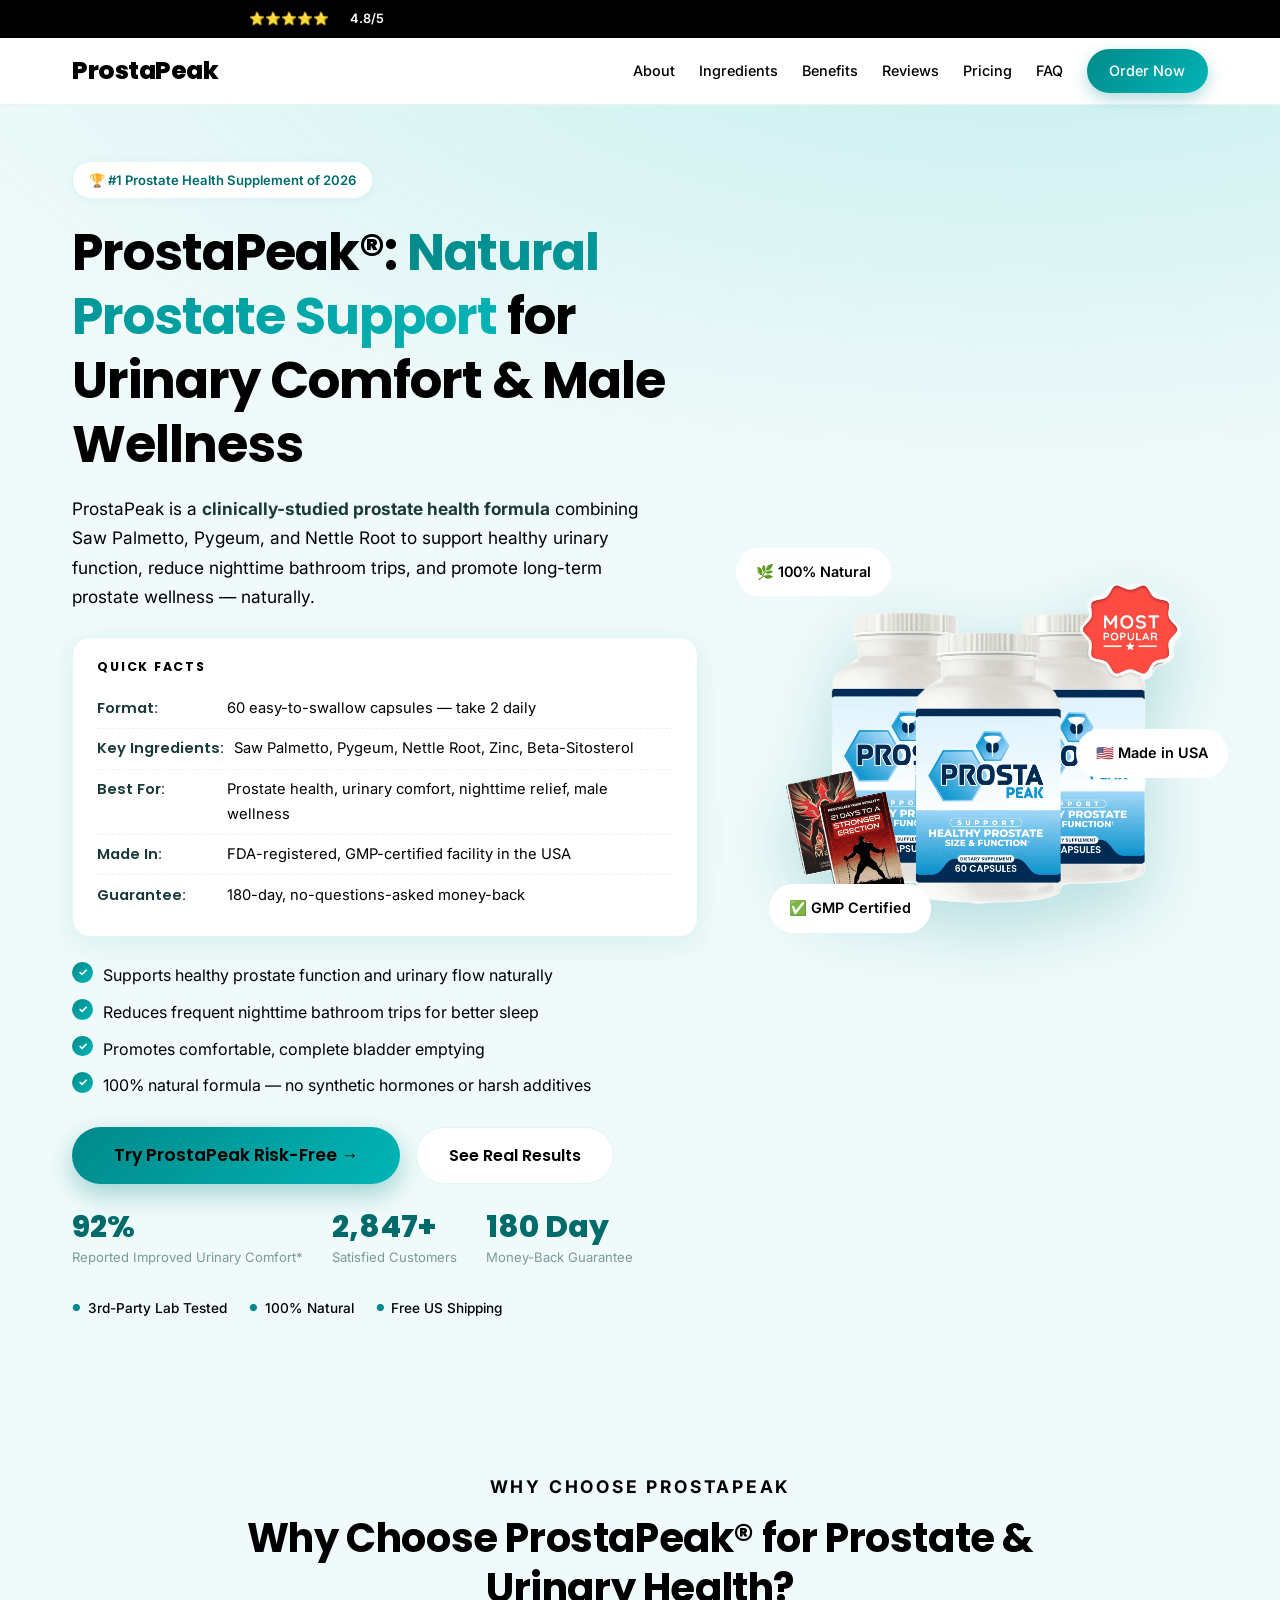
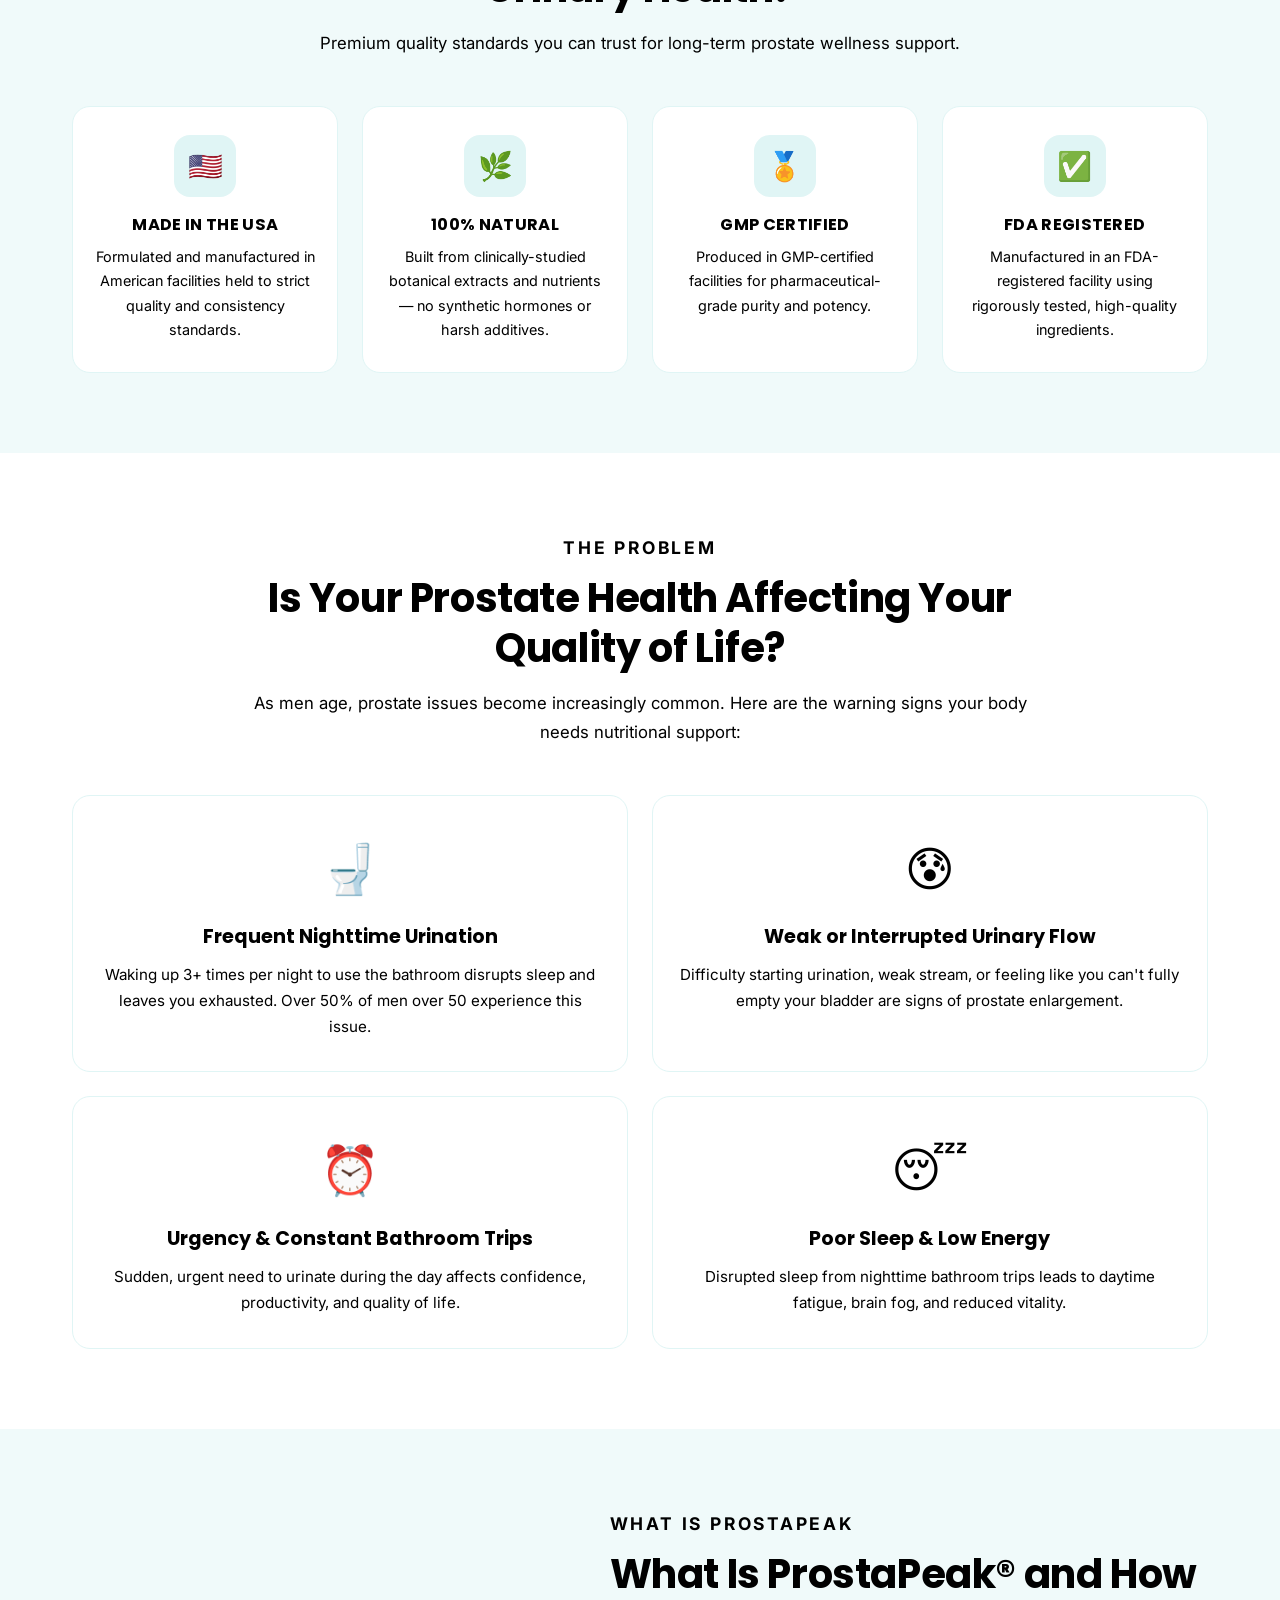
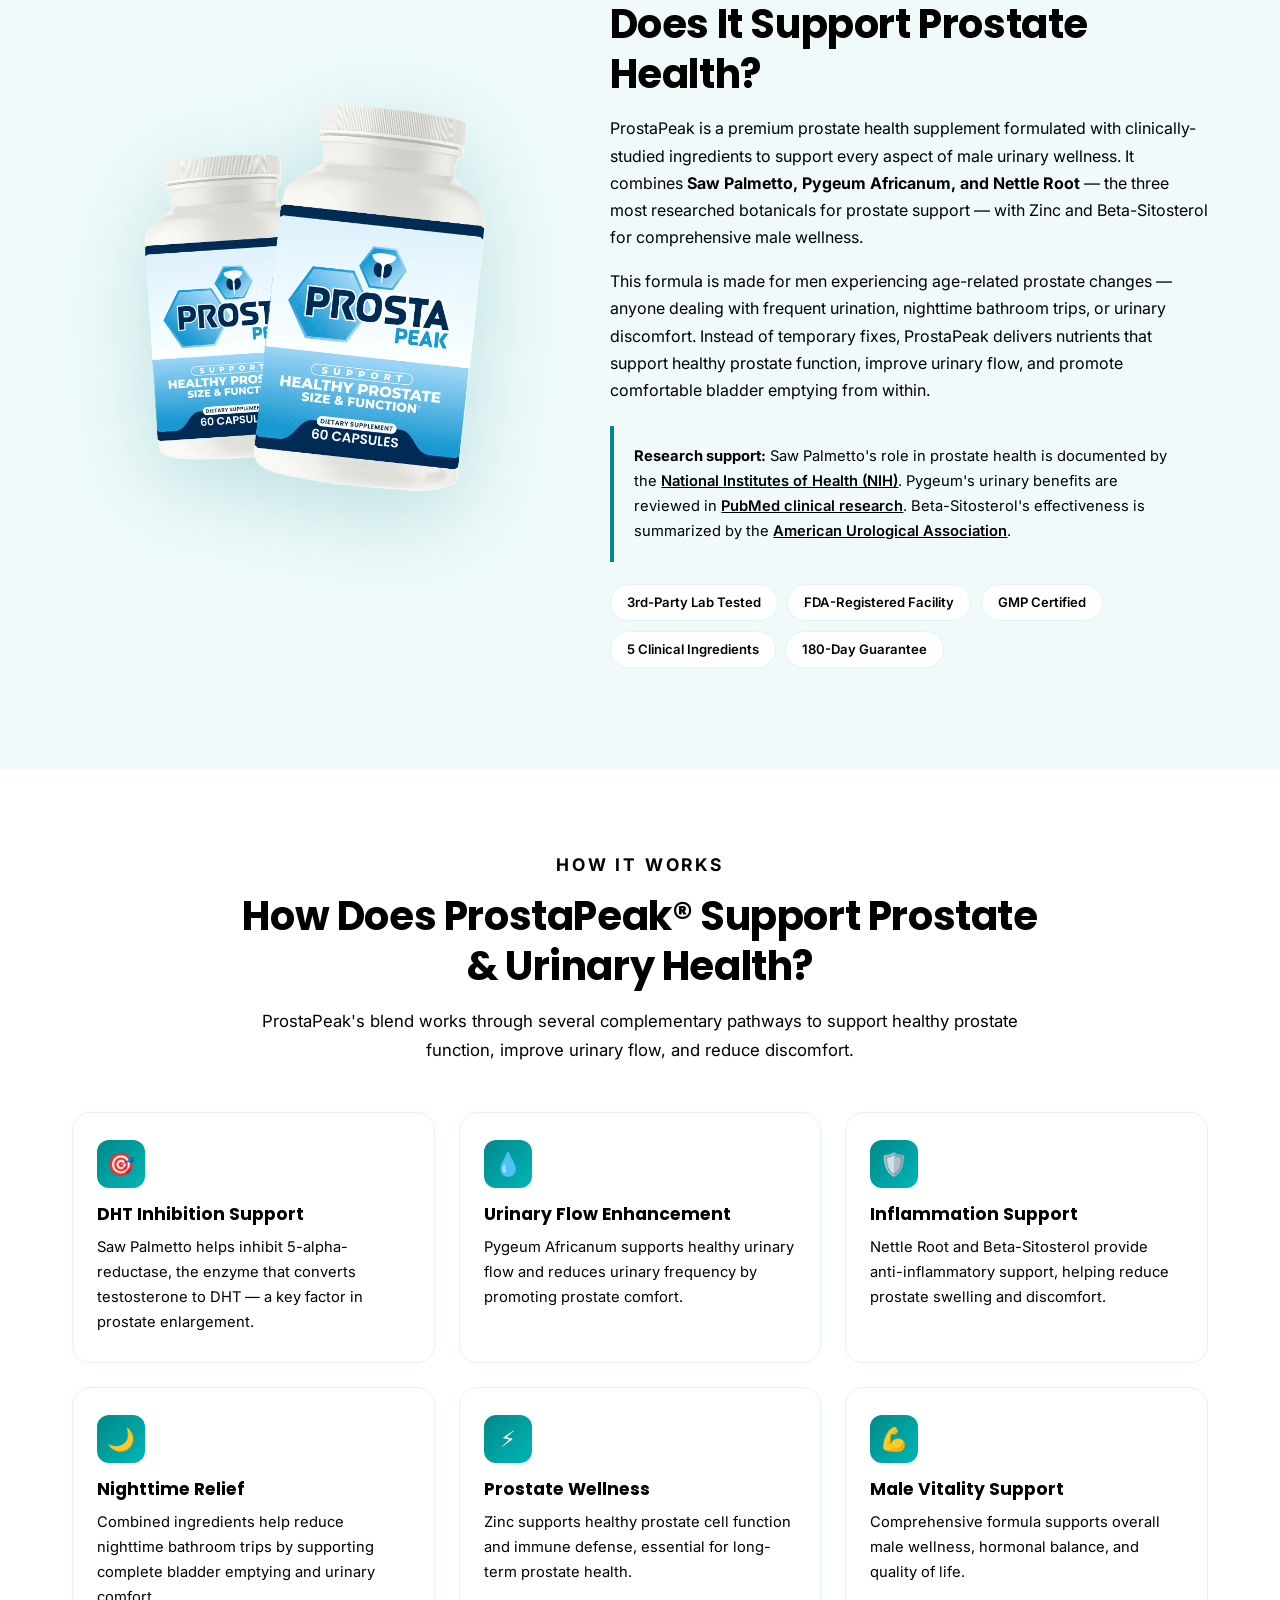
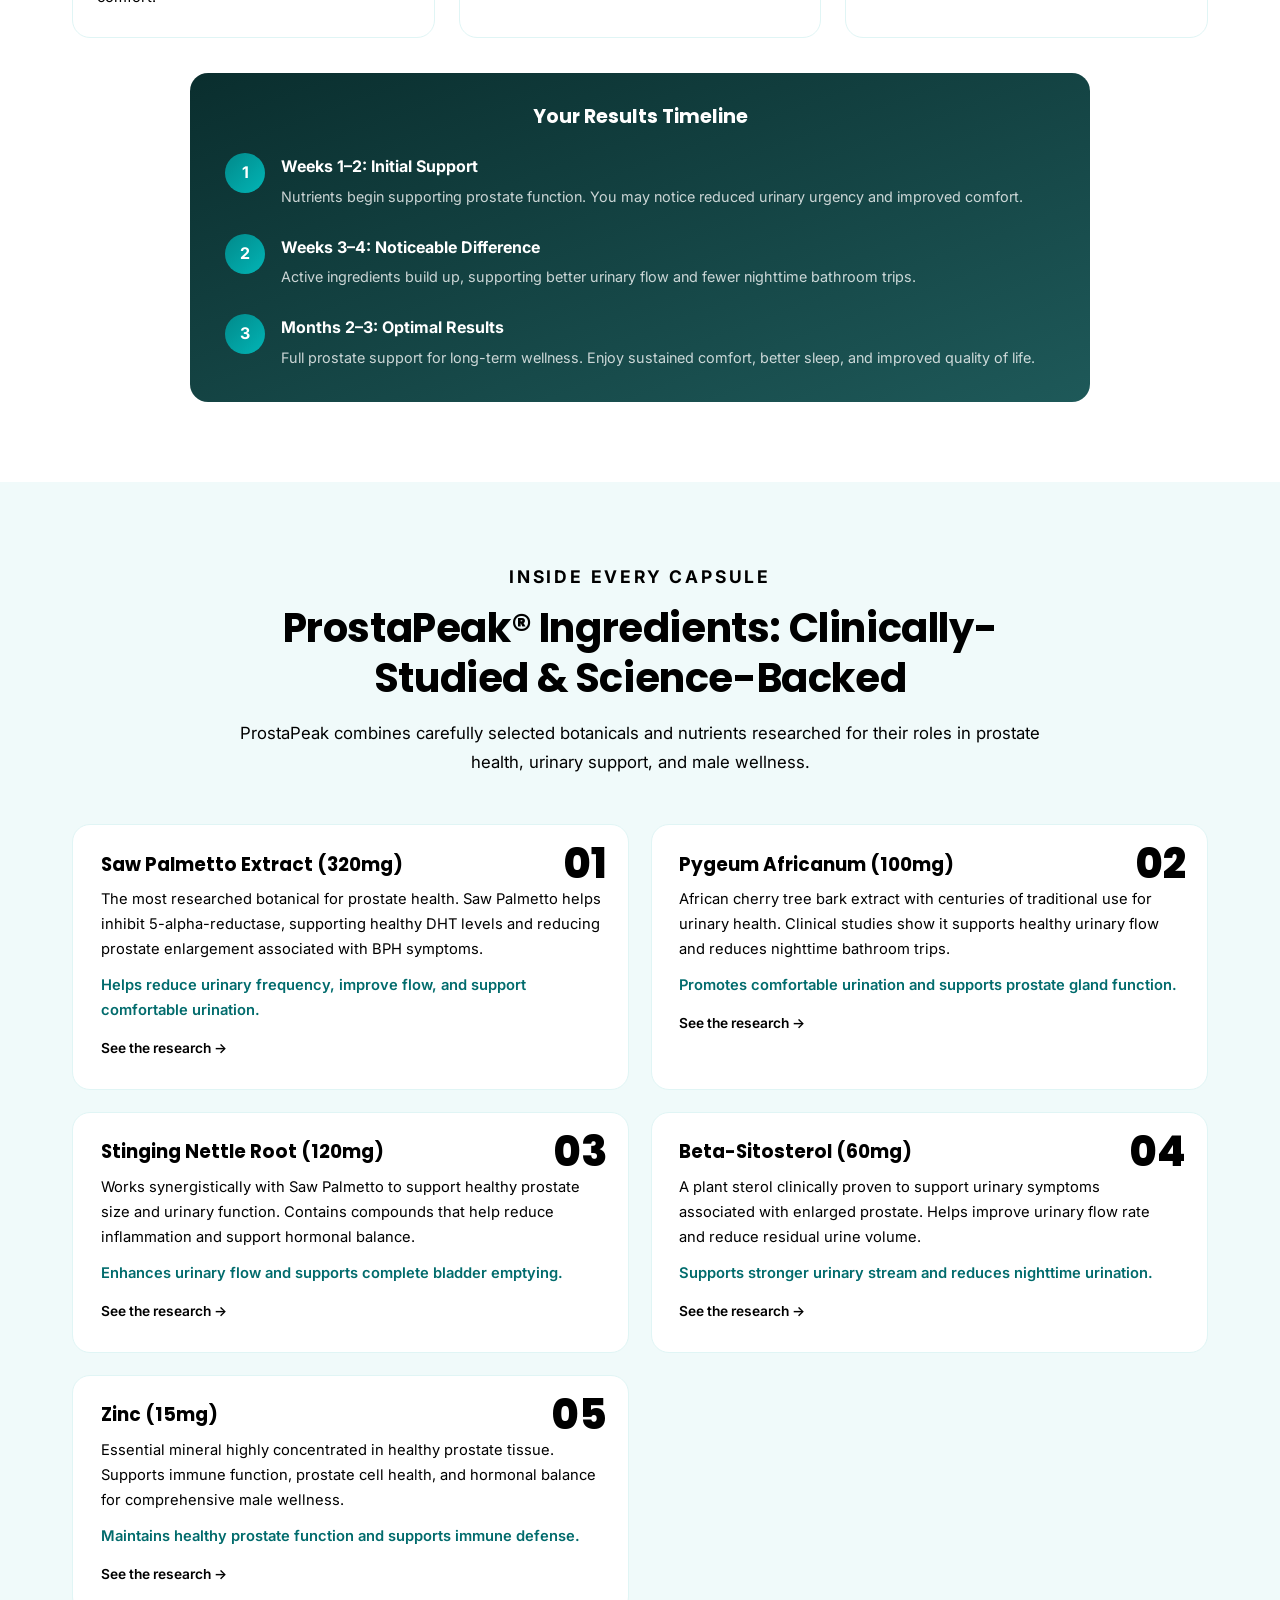
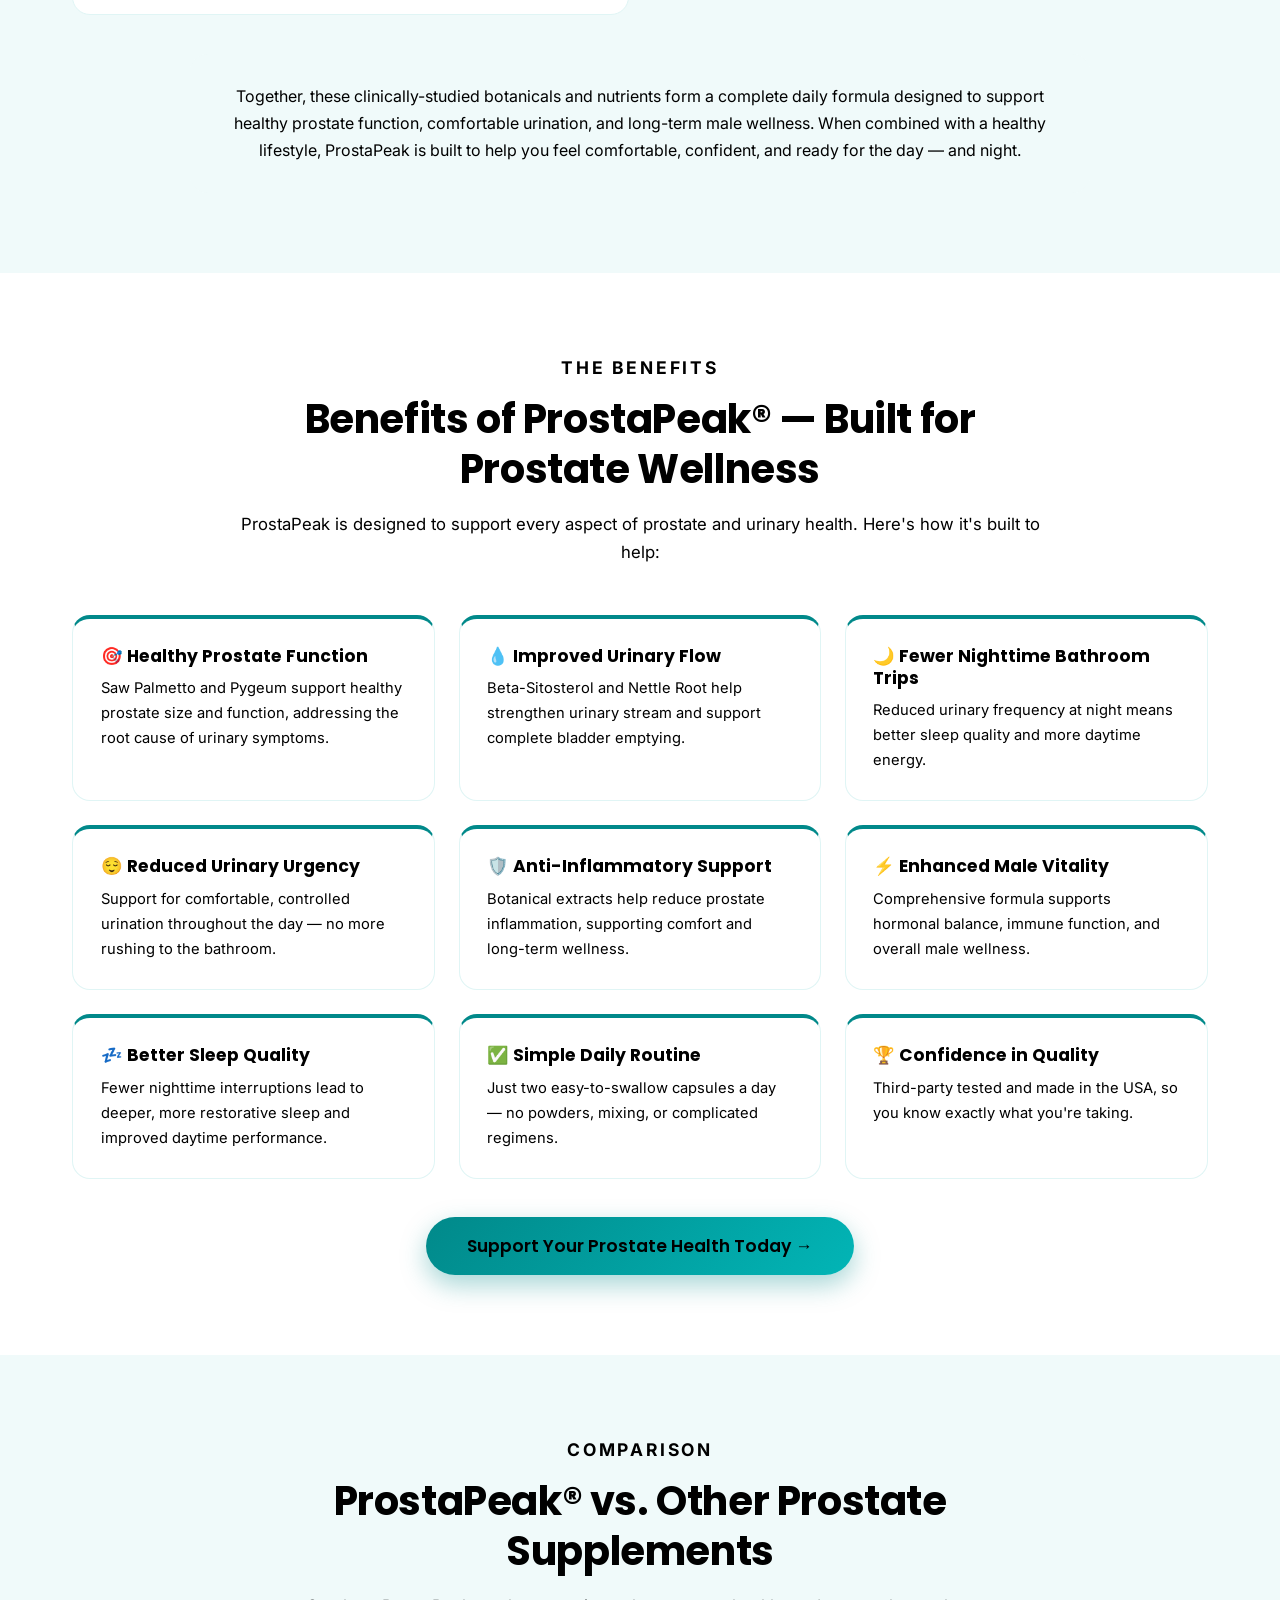
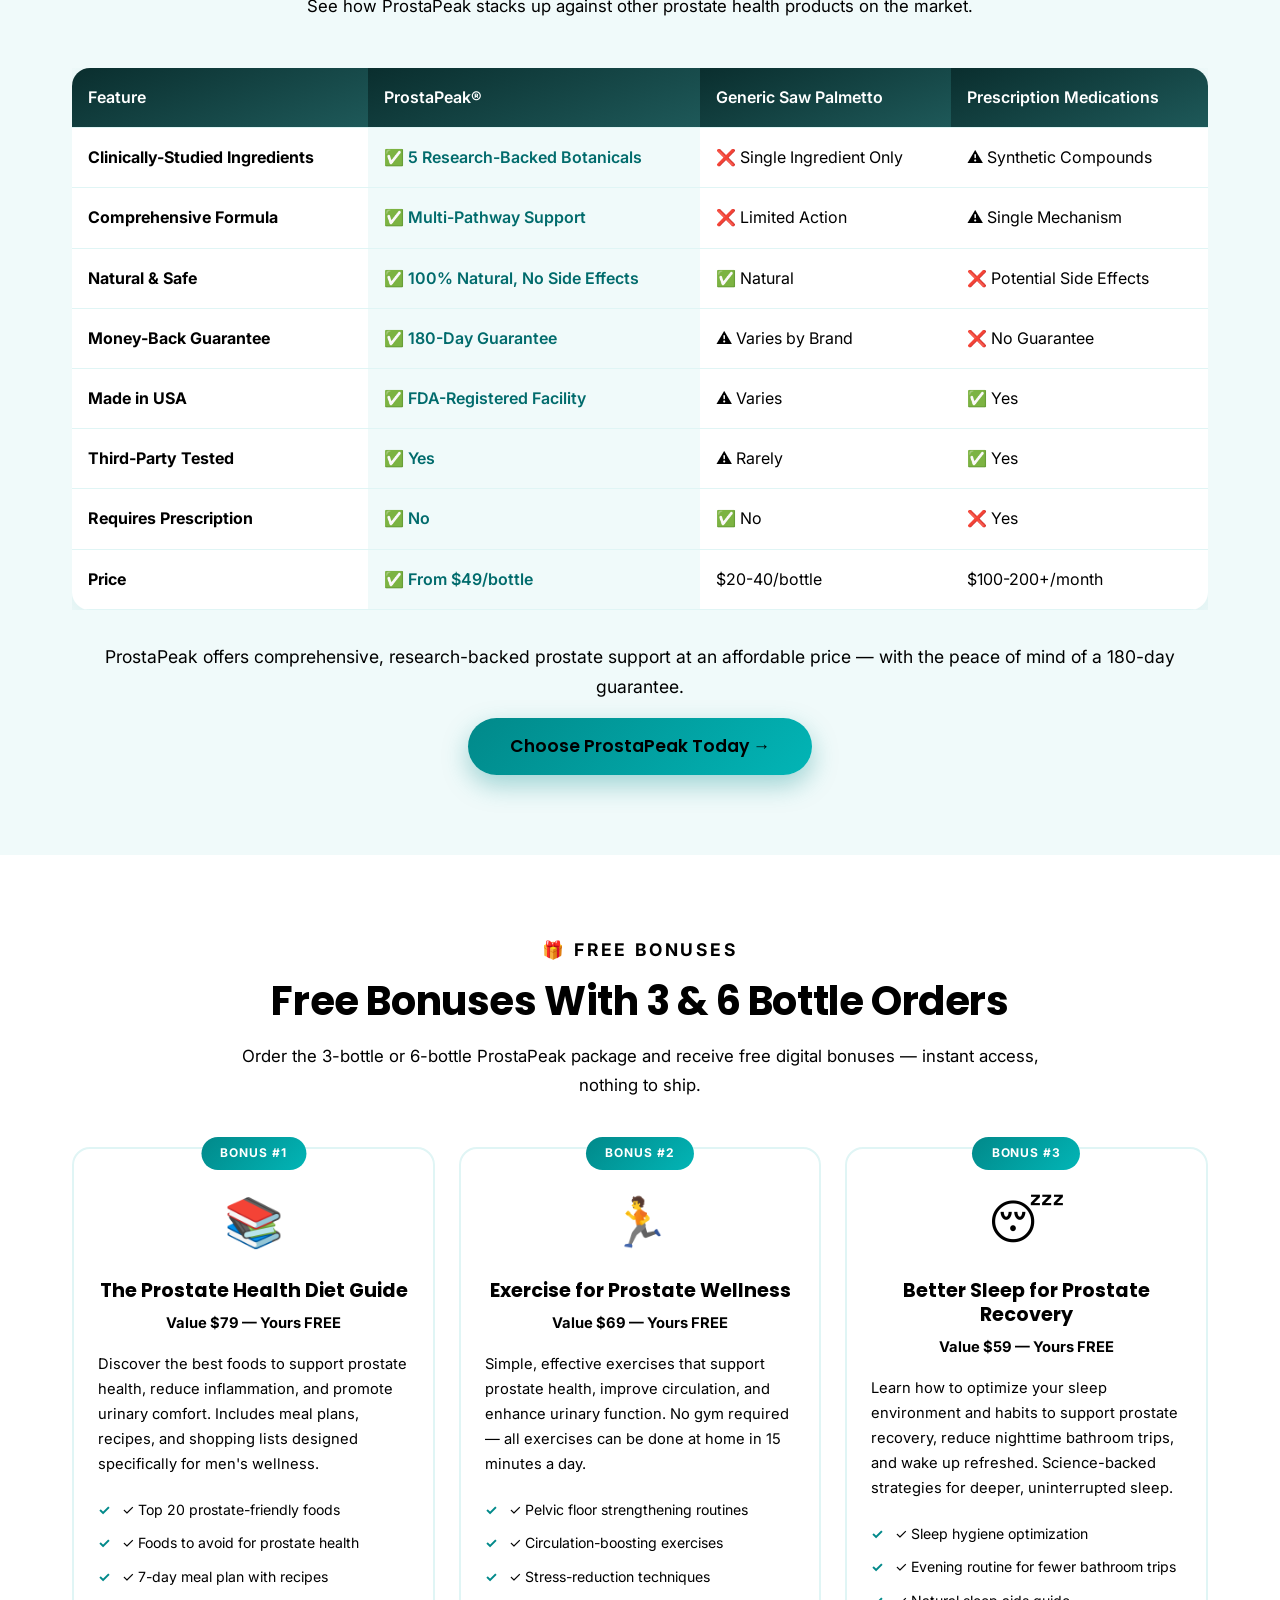
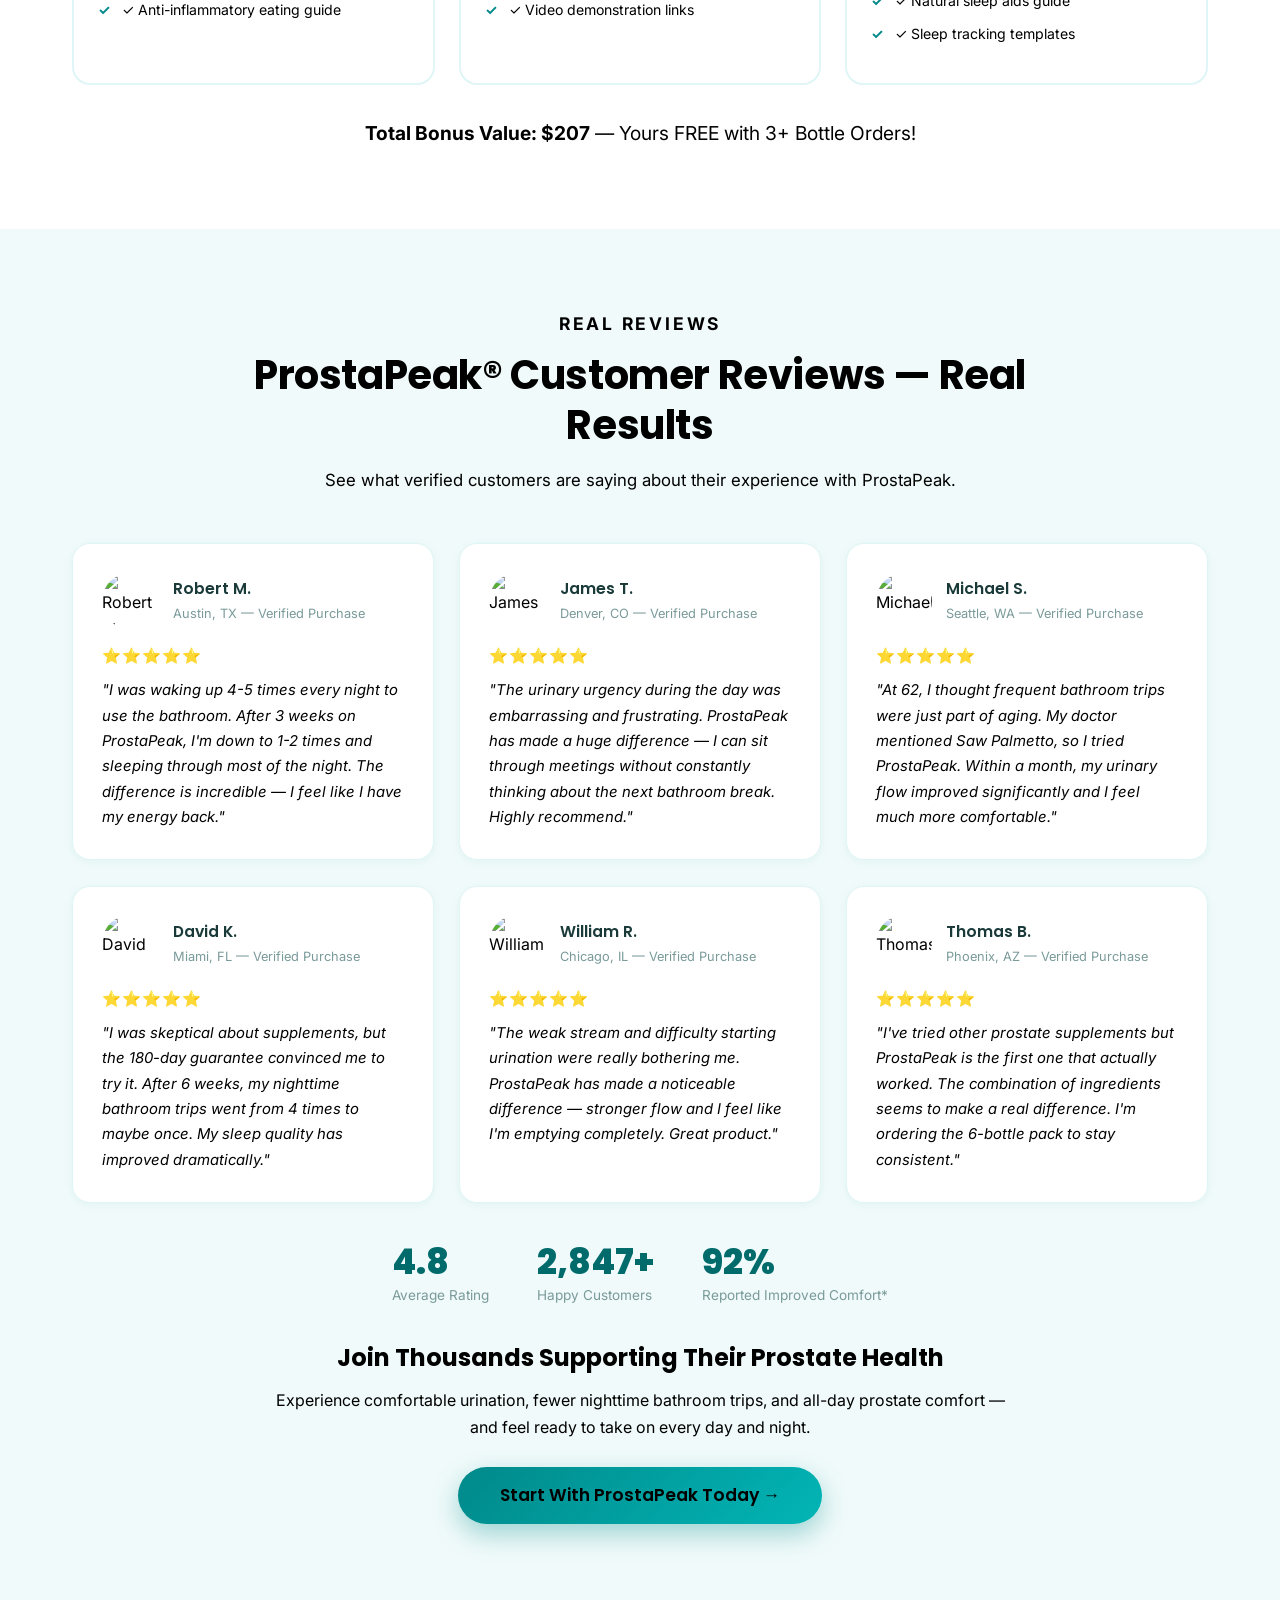
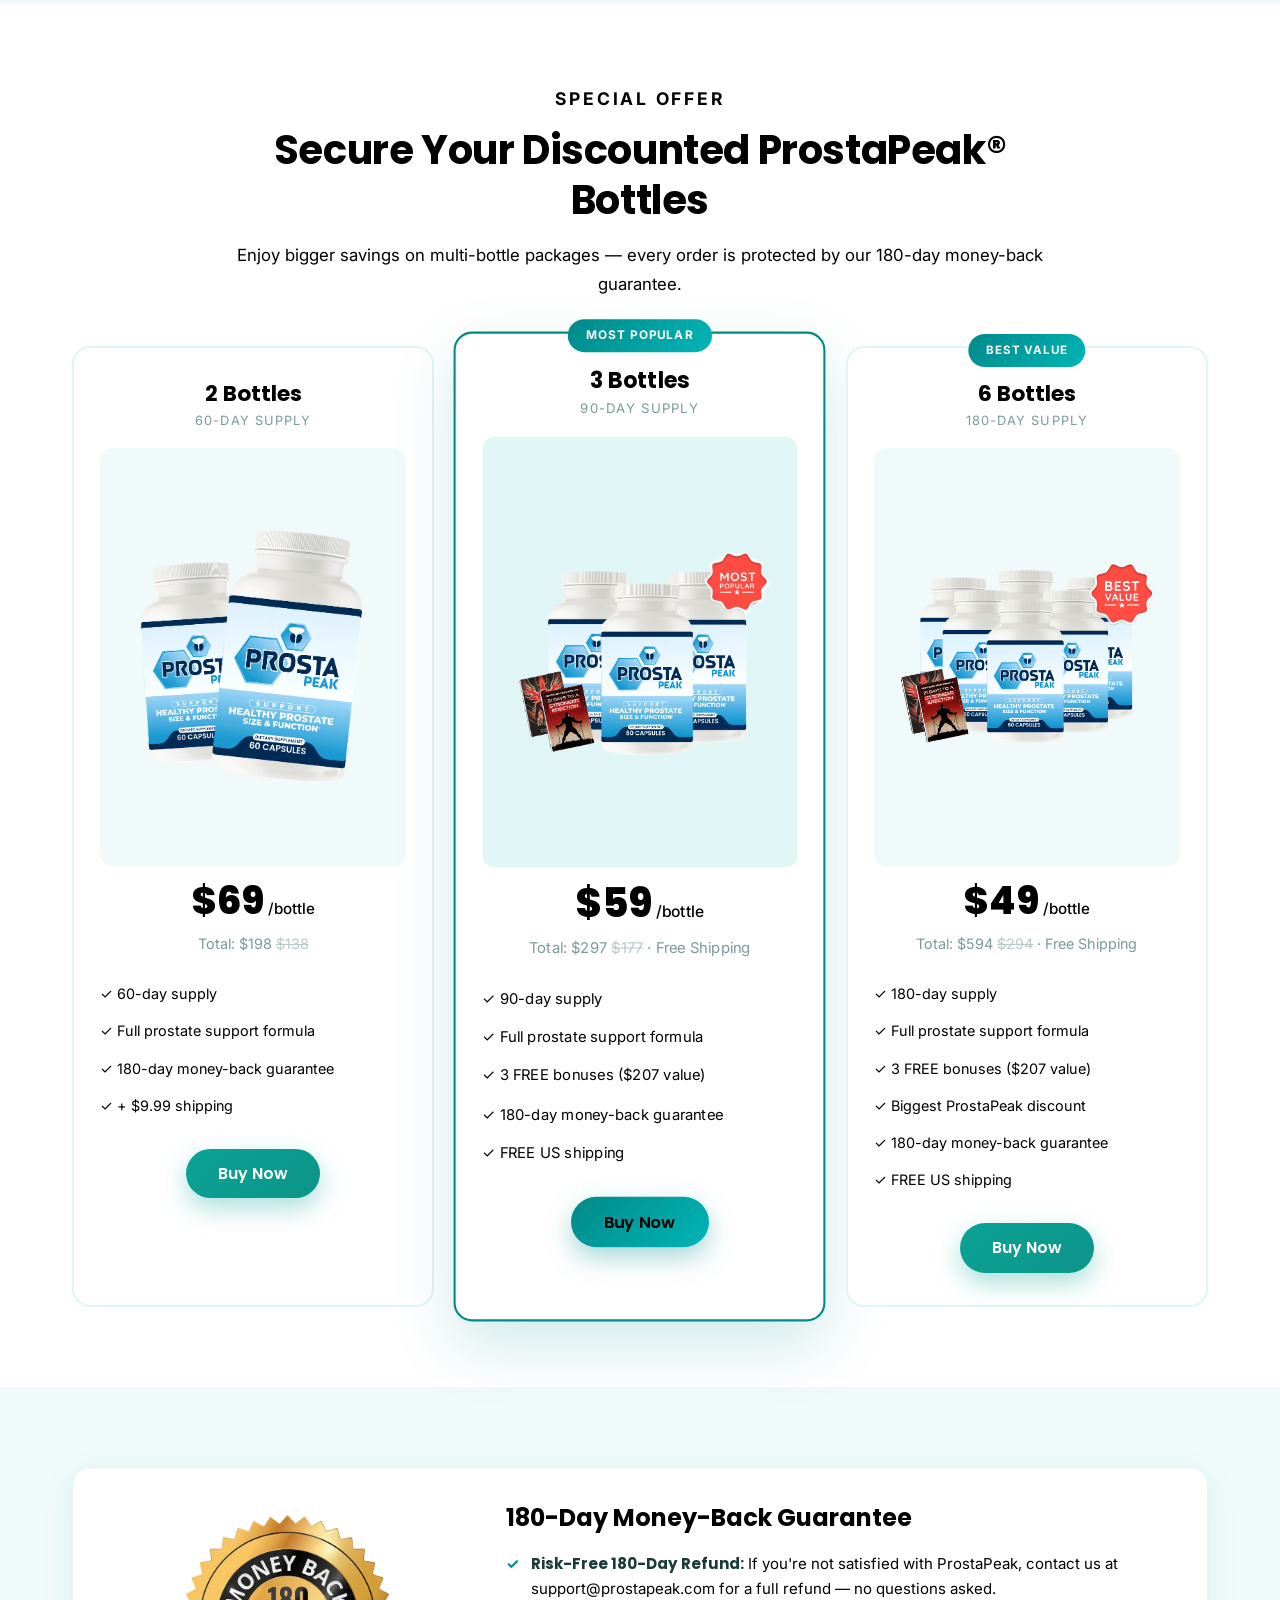
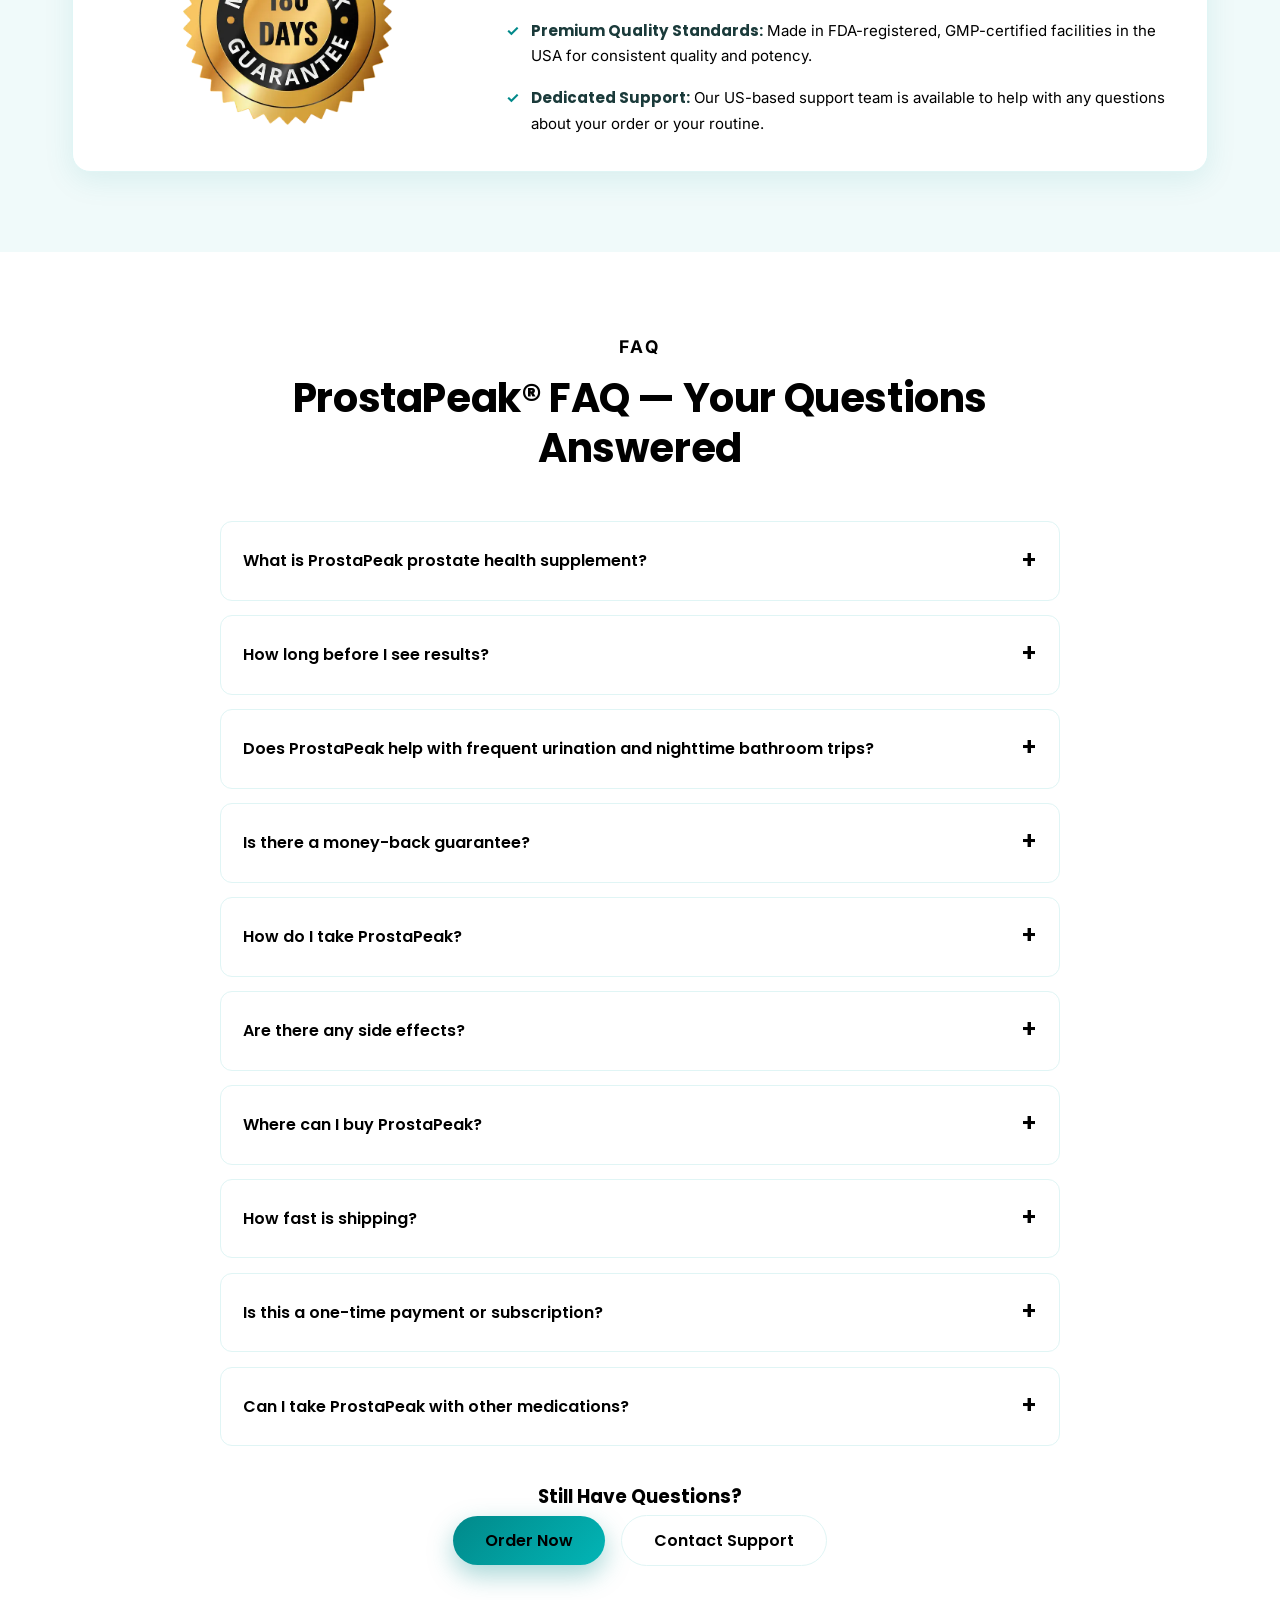
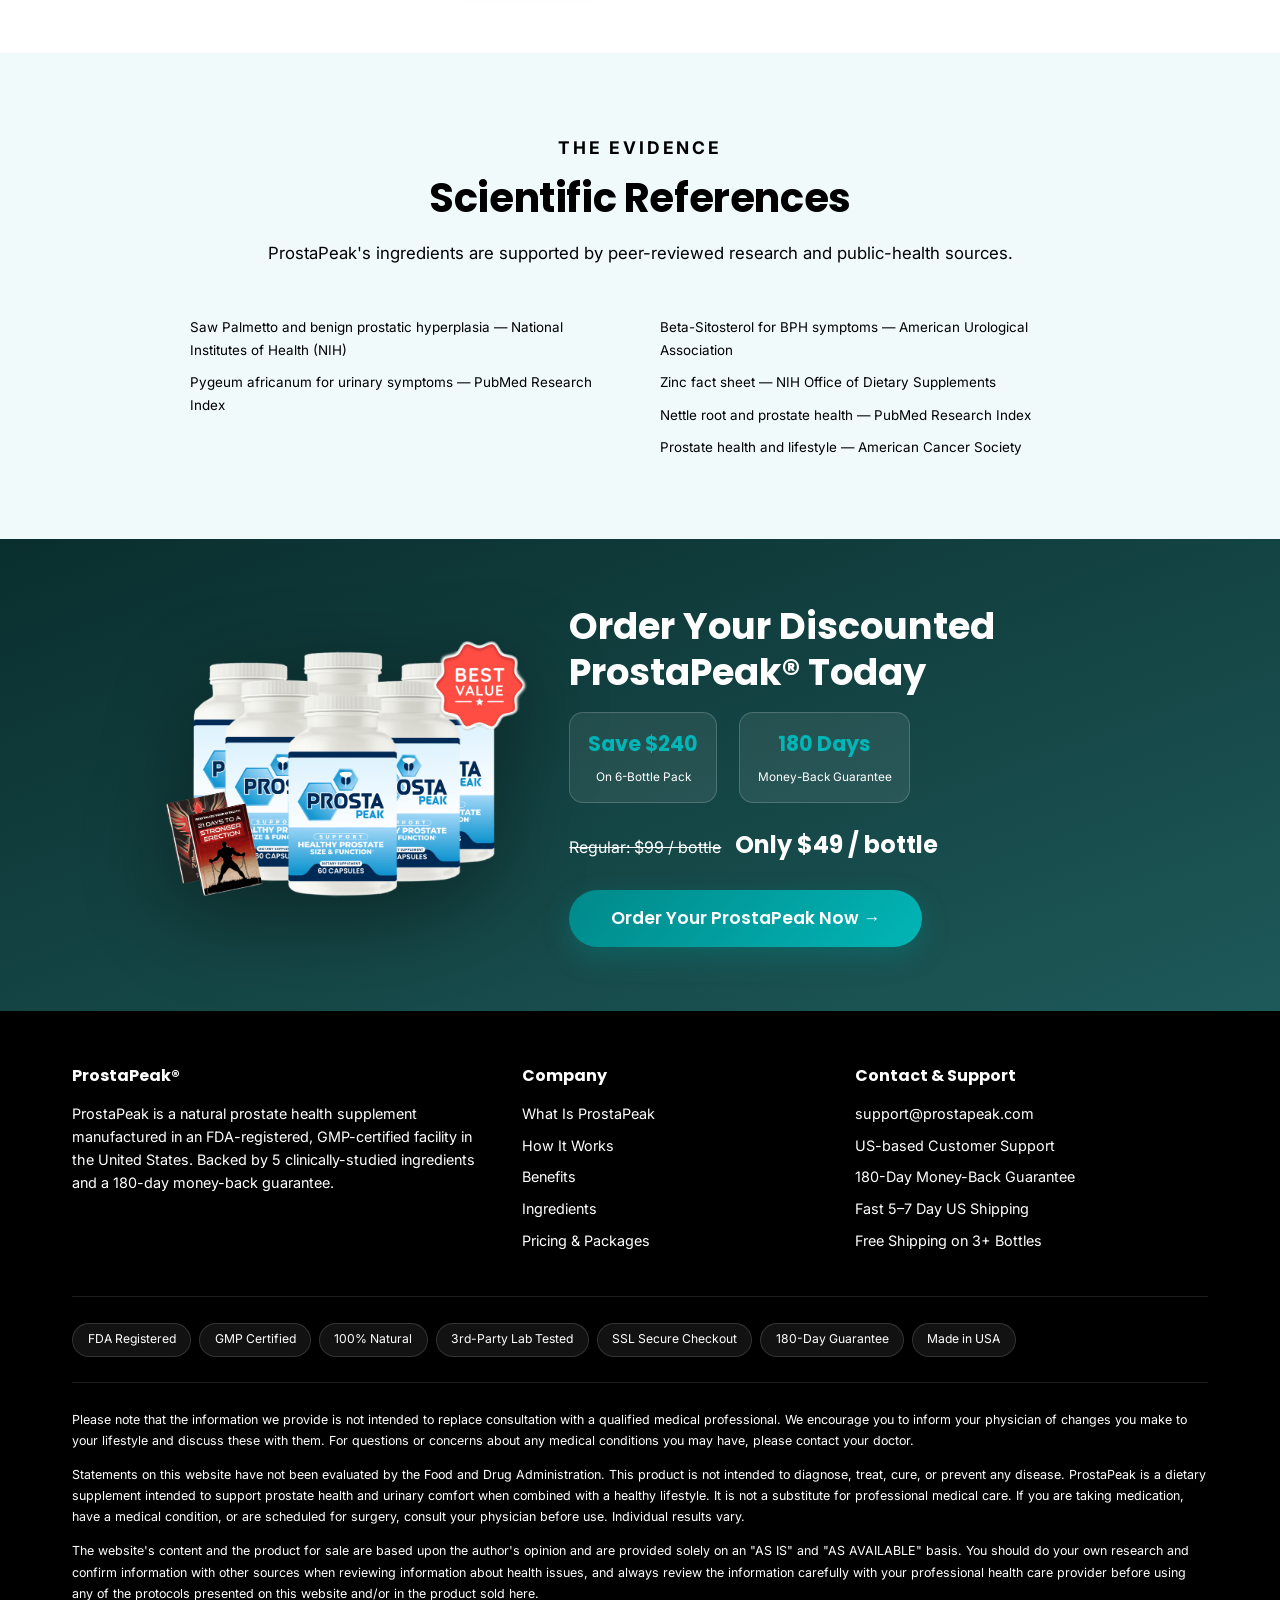
==== commit 27e32901: "Add files via upload" ====
--- a/index.html
+++ b/index.html
@@ -1,1144 +1,1155 @@
-<!DOCTYPE html>
-<html  >
-<head>
-  <!-- Site made with Mobirise Website Builder v5.9.18, https://mobirise.com -->
-  <meta charset="UTF-8">
-  <meta http-equiv="X-UA-Compatible" content="IE=edge">
-  <meta name="generator" content="Mobirise v5.9.18, mobirise.com">
-  <meta name="twitter:card" content="summary_large_image"/>
-  <meta name="twitter:image:src" content="assets/images/index-meta.png">
-  <meta property="og:image" content="assets/images/index-meta.png">
-  <meta name="twitter:title" content="Prosta Peak (OFFICIAL) | Prostate Health Support Formula">
-  <meta name="viewport" content="width=device-width, initial-scale=1, minimum-scale=1">
-  <link rel="shortcut icon" href="assets/images/prostabliss-bottle-752x752-128x148.png" type="image/x-icon">
-  <meta name="description" content="The Top Natural Support for Prostate Health and Improved Urinary Function">
-  
-  
-  <title>Prosta Peak (OFFICIAL) | Prostate Health Support Formula</title>
-  <link rel="stylesheet" href="assets/web/assets/mobirise-icons2/mobirise2.css">
-  <link rel="stylesheet" href="assets/web/assets/mobirise-icons/mobirise-icons.css">
-  <link rel="stylesheet" href="assets/bootstrap/css/bootstrap.min.css">
-  <link rel="stylesheet" href="assets/bootstrap/css/bootstrap-grid.min.css">
-  <link rel="stylesheet" href="assets/bootstrap/css/bootstrap-reboot.min.css">
-  <link rel="stylesheet" href="assets/animatecss/animate.css">
-  <link rel="stylesheet" href="assets/dropdown/css/style.css">
-  <link rel="stylesheet" href="assets/socicon/css/styles.css">
-  <link rel="stylesheet" href="assets/theme/css/style.css">
-  <link rel="preload" href="https://fonts.googleapis.com/css?family=Source+Sans+3:200,300,400,500,600,700,800,900,200i,300i,400i,500i,600i,700i,800i,900i&display=swap" as="style" onload="this.onload=null;this.rel='stylesheet'">
-  <noscript><link rel="stylesheet" href="https://fonts.googleapis.com/css?family=Source+Sans+3:200,300,400,500,600,700,800,900,200i,300i,400i,500i,600i,700i,800i,900i&display=swap"></noscript>
-  <link rel="preload" as="style" href="assets/mobirise/css/mbr-additional.css?v=860DBZ"><link rel="stylesheet" href="assets/mobirise/css/mbr-additional.css?v=860DBZ" type="text/css">
-
-  <!-- Open Graph / Facebook -->
-
-<meta property="og:type" content="website" />
-
-<meta property="og:url" content="https://en-us-theprostapeak.com/" />
-
-<meta property="og:title" content="ProstaVive™ (OFFICIAL) | Prostate Health Support Formula" />
-
-<meta property="og:description" content="ProstaVive is a unique formula that floods your body with natural, blood-boosting nutrients and supports." />
-
-
-
-<!-- Twitter -->
-
-<meta property="twitter:description" content="ProstaVive is a unique formula that floods your body with natural, blood-boosting nutrients and supports." />
-
-  
-  
-</head>
-<body>
-  
-  <section data-bs-version="5.1" class="menu menu2 cid-tADc1ENzLD" once="menu" id="menu2-d">
-    
-    <nav class="navbar navbar-dropdown navbar-expand-lg">
-        <div class="container-fluid">
-            <div class="navbar-brand">
-                
-                <span class="navbar-caption-wrap"><a class="navbar-caption text-secondary display-2" href="index.html#top">Prosta Peak</a></span>
-            </div>
-            <button class="navbar-toggler" type="button" data-toggle="collapse" data-bs-toggle="collapse" data-target="#navbarSupportedContent" data-bs-target="#navbarSupportedContent" aria-controls="navbarNavAltMarkup" aria-expanded="false" aria-label="Toggle navigation">
-                <div class="hamburger">
-                    <span></span>
-                    <span></span>
-                    <span></span>
-                    <span></span>
-                </div>
-            </button>
-            <div class="collapse navbar-collapse" id="navbarSupportedContent">
-                <ul class="navbar-nav nav-dropdown" data-app-modern-menu="true"><li class="nav-item"><a class="nav-link link text-secondary display-4" href="index.html#header3-w">How It Works?</a></li>
-                    <li class="nav-item"><a class="nav-link link text-secondary display-4" href="index.html#features20-1a">Ingredients</a></li>
-                    <li class="nav-item"><a class="nav-link link text-secondary display-4" href="index.html#content4-1f">Benefits</a>
-                    </li></ul>
-                
-                <div class="navbar-buttons mbr-section-btn"><a class="btn btn-warning display-4" href="/order"><span class="mobi-mbri mobi-mbri-shopping-cart mbr-iconfont mbr-iconfont-btn"></span>Order Now</a></div>
-            </div>
-        </div>
-    </nav>
-</section>
-
-<section data-bs-version="5.1" class="features6 cid-tB9eYJp5ux" id="features7-28">
-    <!---->
-    
-
-    
-    
-    <div class="container">
-        <div class="card-wrapper">
-            <div class="row align-items-center">
-                <div class="col-12 col-lg-5">
-                    <div class="image-wrapper">
-                        <img src="assets/images/681e74006c40213e17e487a2-886x739.png" alt="Prosta Peak">
-                    </div>
-                </div>
-                <div class="col-12 col-lg">
-                    <div class="text-box">
-                        <h5 class="mbr-title mbr-fonts-style display-2"><strong>Prosta Peak – Advanced Prostate Health &amp; Urinary Wellness Support</strong></h5>
-                        <p class="mbr-text mbr-fonts-style display-7">Prosta Peak is a top-notch supplement for prostate health, specifically made for men who are 40 years old and above and deal with urinary issues and prost ate enlargement.
-<br>
-<br>As men get older, having an enlarged prostate can cause annoying problems like needing to urinate often, having a weak urine stream, and not being able to sleep well. Prosta Peak tackles these problems with a strong mix of natural ingredients that have been clinically proven to help prostate function, cut down on those late-night bathroom visits, and enhance overall urinary comfort.
-<br>
-<br>What makes Prosta Peak special is its one-of-a-kind blend of traditional herbal knowledge and modern scientific findings. Each ingredient, such as saw palmetto and beta-sitosterol, was chosen carefully for its effectiveness in keeping the prostate size healthy and encouraging normal urine flow. The formula works by boosting blood flow to the prostate while also supporting healthy cell metabolism, giving both quick relief and lasting support for the prostate.<br></p>
-                        
-                        <div class="mbr-section-btn pt-3"><a href="/order" class="btn btn-warning display-7"><span class="mobi-mbri mobi-mbri-shopping-cart mbr-iconfont mbr-iconfont-btn"></span>Buy Only For $49/Bottle</a></div>
-                    </div>
-                </div>
-            </div>
-        </div>
-    </div>
-</section>
-
-<section data-bs-version="5.1" class="gallery3 cid-tCwMvuVsQ8" id="gallery3-2i">
-    
-    
-    <div class="container-fluid">
-        <div class="mbr-section-head">
-            <h4 class="mbr-section-title mbr-fonts-style align-center mb-0 display-2"><strong>Scientifically Formulated To Help You Feel</strong><div><strong>Your Best In Every Way... Every Day…&nbsp;</strong></div></h4>
-            
-        </div>
-        <div class="row mt-4">
-            <div class="item features-image сol-12 col-md-6 col-lg-3">
-                <div class="item-wrapper">
-                    <div class="item-img">
-                        <img src="assets/images/cortexi-made-in-usa-500x300.png" alt="Sight Care official made in USA">
-                    </div>
-                    <div class="item-content">
-                        <h5 class="item-title mbr-fonts-style display-5"><strong>Made In USA</strong></h5>
-                        
-                        <p class="mbr-text mbr-fonts-style mt-3 display-7">Our Prosta Peak dietary supplement is proudly made in the United States of America.<br></p>
-                    </div>
-                    
-                </div>
-            </div>
-            <div class="item features-image сol-12 col-md-6 col-lg-3">
-                <div class="item-wrapper">
-                    <div class="item-img">
-                        <img src="assets/images/cortexi-gmp-500x300.png" alt="Sight Care gmp">
-                    </div>
-                    <div class="item-content">
-                        <h5 class="item-title mbr-fonts-style display-5"><strong>GMP Certified</strong></h5>
-                        
-                        <p class="mbr-text mbr-fonts-style mt-3 display-7">This product has been certified under Good Manufacturing Practice standards.<br></p>
-                    </div>
-                    
-                </div>
-            </div>
-            <div class="item features-image сol-12 col-md-6 col-lg-3">
-                <div class="item-wrapper">
-                    <div class="item-img">
-                        <img src="assets/images/cortexi-fda-approved-500x300.png" alt="Sight Care fda approved">
-                    </div>
-                    <div class="item-content">
-                        <h5 class="item-title mbr-fonts-style display-5"><strong>FDA Approved</strong></h5>
-                        
-                        <p class="mbr-text mbr-fonts-style mt-3 display-7">Prosta Peak is formulated in a FDA registered facility which adheres to strict FDA regulations.<br></p>
-                    </div>
-                    
-                </div>
-            </div>
-            <div class="item features-image сol-12 col-md-6 col-lg-3">
-                <div class="item-wrapper">
-                    <div class="item-img">
-                        <img src="assets/images/cortexi-natural-500x300.png" alt="Sight Care natural" title="">
-                    </div>
-                    <div class="item-content">
-                        <h5 class="item-title mbr-fonts-style display-5"><strong>100% Natural</strong></h5>
-                        
-                        <p class="mbr-text mbr-fonts-style mt-3 display-7">We are proud to say that Sight Care is an All Natural, Non-GMO and Gluten-Free supplement.<br></p>
-                    </div>
-                    
-                </div>
-            </div>
-        </div>
-    </div>
-</section>
-
-<section data-bs-version="5.1" class="content4 cid-tAD8Btm3b7" id="content4-b">
-    
-
-    
-    
-    <div class="container">
-        <div class="row justify-content-center">
-            <div class="title col-md-12 col-lg-11">
-                <h3 class="mbr-section-title mbr-fonts-style align-center mb-4 display-2"><strong>Claim Your Discounted Prosta Peak</strong></h3>
-                <h4 class="mbr-section-subtitle align-center mbr-fonts-style mb-4 display-2"><strong>Below While Stocks Last</strong></h4>
-                
-            </div>
-        </div>
-    </div>
-</section>
-
-<section data-bs-version="5.1" class="image3 cid-tBSe02nRu8" id="image3-2e">
-    
-
-    
-    
-
-    <div class="container">
-        <div class="row justify-content-center">
-            <div class="col-12 col-lg-12">
-                <div class="image-wrapper">
-                    <a href="/order"><img src="assets/images/screenshot-2026-06-11-201431-879x588.png" alt="Buy ProstaPeak from Official Website"></a>
-                    
-                </div>
-            </div>
-        </div>
-    </div>
-</section>
-
-<section data-bs-version="5.1" class="header3 cid-tAFPGKyBRc" id="header3-v">
-
-    
-
-    
-    
-
-    <div class="align-center container">
-        <div class="row justify-content-center">
-            <div class="col-12 col-lg-12">
-                
-                <h2 class="mbr-section-subtitle mbr-fonts-style mb-3 display-2"><strong>What is Prosta Peak ?</strong></h2>
-                
-                
-            </div>
-        </div>
-    </div>
-</section>
-
-<section data-bs-version="5.1" class="image2 cid-tAD5yK3oMD" id="image2-3">
-    
-
-    
-    
-
-    <div class="container">
-        <div class="row align-items-center">
-            <div class="col-12 col-lg-4">
-                <div class="image-wrapper">
-                    <img src="assets/images/681e74249a0ad3e4c027acb0-696x775.png" alt="Prosta Peak supplement">
-                    
-                </div>
-            </div>
-            <div class="col-12 col-lg">
-                <div class="text-wrapper">
-                    
-                    <p class="mbr-text mbr-fonts-style display-7">Prosta Peak is an advanced men's wellness and prostate health support supplement formulated to help men maintain vitality, energy, confidence, and overall well-being as they age. Featuring a carefully selected blend of natural ingredients, herbal extracts, and essential nutrients, Prosta Peak is designed to support healthy prostate function, urinary health, and daily performance while promoting an active and balanced lifestyle.
-<br>
-<br>As men get older, factors such as stress, lifestyle changes, and the natural aging process can affect energy levels, urinary comfort, and overall wellness. Prosta Peak is specifically developed to provide targeted nutritional support that helps maintain healthy prostate function, supports normal urinary flow, and promotes sustained energy and vitality throughout the day. By working in harmony with the body's natural processes, the formula helps men stay active, focused, and confident in their daily lives.
-<br>
-<br>The Prosta Peak formula combines premium plant-based ingredients and essential nutrients known for their role in supporting men's health and overall wellness. Each ingredient is carefully chosen to complement the others, creating a comprehensive supplement designed to support prostate wellness, metabolic health, physical stamina, and everyday performance. Unlike short-term solutions that focus on temporary results, Prosta Peak is formulated to support long-term wellness and healthy aging.
-<br>
-<br>With consistent use alongside a healthy diet and active lifestyle, Prosta Peak may help support prostate health, daily energy, urinary comfort, and overall male vitality. Manufactured in the USA in FDA-registered and GMP-certified facilities, Prosta Peak is produced according to strict quality and safety standards. Whether you're looking to support healthy prostate function, maintain an active lifestyle, or promote long-term men's wellness, Prosta Peak offers a convenient and natural solution designed to help you feel your best every day.&nbsp;<br></p>
-                </div>
-            </div>
-        </div>
-    </div>
-</section>
-
-<section data-bs-version="5.1" class="header3 cid-tAFQyWz1Vz" id="header3-w">
-
-    
-
-    
-    
-
-    <div class="align-center container">
-        <div class="row justify-content-center">
-            <div class="col-12 col-lg-12">
-                
-                <h2 class="mbr-section-subtitle mbr-fonts-style mb-3 display-2"><strong>How Does Prosta Peak Works?</strong></h2>
-                
-                
-            </div>
-        </div>
-    </div>
-</section>
-
-<section data-bs-version="5.1" class="content4 cid-tAD5FyUGkM" id="content4-4">
-    
-
-    
-    
-    <div class="container">
-        <div class="row justify-content-center">
-            <div class="title col-md-12 col-lg-11">
-                
-                <h4 class="mbr-section-subtitle align-center mbr-fonts-style mb-4 display-7">Prosta Peak is a premium men's wellness and prostate health support supplement formulated to help maintain energy, vitality, urinary comfort, and overall well-being. Combining carefully selected herbal extracts, plant-based compounds, and essential nutrients, Prosta Peak is designed to support healthy prostate function, daily performance, and long-term men's health as part of a balanced lifestyle.<br><br>
-<div>
-</div><div>
-</div><div>
-</div><div><strong>Supports Prostate Health and Urinary Wellness
-</strong></div><div>Prosta Peak features natural ingredients traditionally used to support prostate wellness and healthy urinary function. By promoting normal prostate health, the formula may help support urinary comfort and overall quality of life for aging men.</div><br><div>
-</div><div><strong>Promotes Energy, Vitality, and Daily Performance
-</strong></div><div>Maintaining healthy energy levels is essential for an active lifestyle. Prosta Peak contains a blend of botanical ingredients and nutrients that help support natural energy production, stamina, and overall vitality, allowing men to stay active and productive throughout the day.</div><br><div>
-</div><div><strong>Helps Maintain Healthy Male Wellness
-</strong></div><div>The Prosta Peak formula is designed to provide nutritional support for men's overall health and wellness. Its carefully selected ingredients work together to support healthy aging, physical performance, and confidence while helping men maintain an active lifestyle.</div><br><div>
-</div><div><strong>Supports Healthy Circulation and Active Living
-</strong></div><div>Proper circulation plays an important role in overall wellness and physical performance. Prosta Peak includes ingredients that help support healthy blood flow and cardiovascular wellness, contributing to daily energy, endurance, and vitality.</div><br><div>
-</div><div><strong>Encourages Focus, Mental Clarity, and Well-Being
-</strong></div><div>Daily responsibilities, stress, and lifestyle demands can impact concentration and motivation. Prosta Peak contains natural ingredients that help support mental clarity, focus, and overall well-being, making it easier to stay engaged and productive throughout the day.</div><br><div>
-</div><div><strong>Designed for Long-Term Men's Health Support
-</strong></div><div>Unlike products that focus only on short-term benefits, Prosta Peak is formulated to support long-term prostate health, vitality, and overall wellness. With consistent daily use alongside a healthy diet and active lifestyle, Prosta Peak may help support healthy aging, urinary wellness, energy levels, and men's health goals.
-</div><div>If you're looking for a convenient way to support prostate health, urinary function, energy, and overall vitality, Prosta Peak can easily become part of your daily wellness routine. Manufactured with quality ingredients and designed for everyday use, Prosta Peak helps men take a proactive approach to long-term health and well-being.
-</div><div><br></div><div>
-</div><div>
-</div><div>
-</div><div>
-</div><div>
-</div><div>
-</div><div>
-</div><div>
-</div><div>
-</div><div>
-</div><div>
-</div><div>
-</div></h4>
-                
-            </div>
-        </div>
-    </div>
-</section>
-
-<section data-bs-version="5.1" class="header3 cid-vmjEEO8He6" id="header3-3b">
-
-    
-
-    
-    
-
-    <div class="align-center container">
-        <div class="row justify-content-center">
-            <div class="col-12 col-lg-12">
-                
-                <h2 class="mbr-section-subtitle mbr-fonts-style mb-3 display-2"><strong>Advantages Of Prosta Peak Supplement</strong></h2>
-                
-                
-            </div>
-        </div>
-    </div>
-</section>
-
-<section data-bs-version="5.1" class="content8 cid-uj8JkSqPjg" id="content8-2w">
-    
-    <div class="container">
-        <div class="row justify-content-center">
-            <div class="counter-container col-md-12 col-lg-11">
-                
-                <div class="mbr-text mbr-fonts-style display-7">
-                    <ul>
-                        <li><span style="font-size: calc(1.07rem + 0.13 * ((100vw - 20rem) / 28));">The added ingredients in this supplement are purely sourced from nature’s extract.</span><br></li><li>Prosta Peak is a supplement designed to support overall prostate health for men.</li><li>
-</li><li>It reduces frequent urination, especially at night.</li><li>It helps ease the discomfort associated with prostate enlargement.</li><li>It improves bladder health and urinary flow.</li><li>It provides anti-inflammatory support to the prostate and urinary tract.</li><li>It is a safe product free from GMOs, soy, dairy, and artificial ingredients.
-</li><li>It has a 180-day, 100% money-back guarantee.
-</li><li>This supplement is produced in an FDA-registered and GMP-certified facility in the USA.</li>
-                    </ul>
-                </div>
-            </div>
-        </div>
-    </div>
-</section>
-
-<section data-bs-version="5.1" class="content4 cid-uj8Kjn7SN2" id="content4-2x">
-    
-
-    
-    
-    <div class="container">
-        <div class="row justify-content-center">
-            <div class="title col-md-12 col-lg-10">
-                <h3 class="mbr-section-title mbr-fonts-style align-center mb-4 display-2"><strong>Limited Time Special Pricing - Act Now!</strong></h3>
-                
-                
-            </div>
-        </div>
-    </div>
-</section>
-
-<section data-bs-version="5.1" class="image3 cid-uj8KwcK3wo" id="image3-2y">
-    
-
-    
-    
-
-    <div class="container">
-        <div class="row justify-content-center">
-            <div class="col-12 col-lg-12">
-                <div class="image-wrapper">
-                    <a href="/order"><img src="assets/images/screenshot-2026-06-11-201431-879x588.png" alt="Prosta Peak Pricing Package"></a>
-                    
-                </div>
-            </div>
-        </div>
-    </div>
-</section>
-
-<section data-bs-version="5.1" class="content4 cid-tAFWqPrbeZ" id="content4-z">
-    
-
-    
-    
-    <div class="container">
-        <div class="row justify-content-center">
-            <div class="title col-md-12 col-lg-10">
-                
-                <h4 class="mbr-section-subtitle align-center mbr-fonts-style mb-4 display-2"><strong>Customer Testimonials</strong></h4>
-                
-            </div>
-        </div>
-    </div>
-</section>
-
-<section data-bs-version="5.1" class="testimonials2 cid-uj8tu33REb" id="testimonials2-2l">
-    
-    
-    
-    
-    <div class="container">
-        
-        <div class="row justify-content-center">
-            <div class="card col-12 col-md-6">
-                <p class="mbr-text mbr-fonts-style mb-4 display-7">"After turning 55, I started noticing a steady decline in my energy, motivation, and overall performance. I tried several supplements, but nothing seemed to provide lasting results. Once I discovered Prosta Peak, things began to change. Within a few weeks, I felt more energized throughout the day and far more motivated to stay active.
-<br>
-<br>What I appreciate most about Prosta Peak is that the improvements feel natural. My stamina has improved, my workouts feel better, and I wake up feeling refreshed. Prosta Peak has become an essential part of my daily routine, and I couldn't be happier with the results."</p>
-                <div class="d-flex mb-md-0 mb-4">
-                    <div class="image-wrapper">
-                        <img src="assets/images/customer-review-1-100x100.png" alt="ProstaBliss Review 1">
-                    </div>
-                    <div class="text-wrapper">
-                        <p class="name mbr-fonts-style mb-1 display-4"><strong>Chris K.</strong> - New York, USA<br></p>
-                        <p class="position mbr-fonts-style display-4">⭐⭐⭐⭐⭐ Verified Purchase</p>
-                    </div>
-                </div>
-            </div>
-            <div class="card col-12 col-md-6">
-                <p class="mbr-text mbr-fonts-style mb-4 display-7">"After trying countless prostate health supplements, Prosta Peak stands in a league of its own. My energy has skyrocketed, and I feel like my best self again. Knowing it's made with 100% natural ingredients makes me feel good about taking it every day."</p>
-                <div class="d-flex mb-md-0 mb-4">
-                    <div class="image-wrapper">
-                        <img src="assets/images/customer-review-3-100x100.png" alt="ProstaBliss Review 2">
-                    </div>
-                    <div class="text-wrapper">
-                        <p class="name mbr-fonts-style mb-1 display-4"><strong>John M. </strong>- Wyoming, USA</p>
-                        <p class="position mbr-fonts-style display-4">⭐⭐⭐⭐⭐ Verified Purchase</p>
-                    </div>
-                </div>
-            </div>
-        </div>
-    </div>
-</section>
-
-<section data-bs-version="5.1" class="header3 cid-tAG9a1kY8b" id="header3-14">
-
-    
-
-    
-    
-
-    <div class="align-center container">
-        <div class="row justify-content-center">
-            <div class="col-12 col-lg-12">
-                
-                <h2 class="mbr-section-subtitle mbr-fonts-style mb-3 display-2"><strong>Prosta Peak Ingredients</strong></h2>
-                
-                
-            </div>
-        </div>
-    </div>
-</section>
-
-<section data-bs-version="5.1" class="content4 cid-tAGb4iUi8y" id="content4-19">
-    
-
-    
-    
-    <div class="container">
-        <div class="row justify-content-center">
-            <div class="title col-md-12 col-lg-11">
-                <h3 class="mbr-section-title mbr-fonts-style align-center mb-4 display-7">Prosta Peak contains a blend of ingredients to promote prostate size and overall male health. There are minerals like boron, plant extracts like tongkat ali, and root extracts like maca and nettle root extract.</h3>
-                
-                
-            </div>
-        </div>
-    </div>
-</section>
-
-<section data-bs-version="5.1" class="content8 cid-tAGeII0E2T" id="content8-1d">
-    
-    <div class="container">
-        <div class="row justify-content-center">
-            <div class="counter-container col-md-12 col-lg-10">
-                
-                <div class="mbr-text mbr-fonts-style display-7">
-                    <ul>
-                        <li><span style="font-size: 20.8px;">Epimedium (Horny Goat Weed)</span></li><li>Hawthorn Berry</li><li><span style="font-size: 20.8px;">Tribulus Terrestris</span></li><li><span style="font-size: 20.8px;">Tongkat Ali</span></li><li>Chrysin</li><li>Winged Treebine</li><li>Saw Palmetto</li><li>Magnesium</li>
-                    </ul>
-                </div>
-            </div>
-        </div>
-    </div>
-</section>
-
-<section data-bs-version="5.1" class="features19 cid-tAGcJpEsP3" id="features20-1a">
-
-    
-
-    
-    
-    <div class="container-fluid">
-        <div class="row justify-content-center">
-            
-            <div class="col-12 col-md-10">
-                <div class="item mbr-flex">
-                    <div class="icon-box">
-                        <span class="step-number mbr-fonts-style display-5">1</span>
-                    </div>
-                    <div class="text-box">
-                        <h4 class="icon-title card-title mbr-black mbr-fonts-style display-7"><strong>Epimedium (Horny Goat Weed)</strong><br>Epimedium is a well-known botanical ingredient that has been traditionally used for centuries to support healthy circulation, male vitality, and overall wellness. Often valued in men's health formulas, Epimedium is recognized for its potential to help promote stamina, endurance, and physical performance by supporting healthy blood flow throughout the body. Healthy circulation plays an important role in maintaining energy levels, active living, and overall vitality, making Epimedium a popular choice for men seeking natural wellness support. In addition to its role in supporting physical performance, Epimedium is commonly associated with promoting confidence, motivation, and long-term male wellness. When included as part of a balanced men's health formula, Epimedium helps provide comprehensive support for energy, stamina, vitality, and overall well-being.</h4>
-                        <h5 class="icon-text mbr-black mbr-fonts-style display-4"><div>
-</div><div>
-</div><div>
-</div></h5>
-                    </div>
-                </div>
-                <div class="item mbr-flex">
-                    <div class="icon-box">
-                        <span class="step-number mbr-fonts-style display-5">2</span>
-                    </div>
-                    <div class="text-box">
-                        <h4 class="icon-title card-title mbr-black mbr-fonts-style display-7"><strong>Hawthorn Berry</strong></h4>
-                        <h5 class="icon-text mbr-black mbr-fonts-style display-4"><span style="color: rgb(17, 17, 17); font-size: 1.2rem;">Hawthorn Berry is a nutrient-rich botanical ingredient valued for its naturally occurring antioxidants and long history of use in supporting cardiovascular health and overall wellness. Traditionally used to promote healthy circulation, Hawthorn Berry helps support efficient blood flow throughout the body, which plays an important role in maintaining energy levels, stamina, and physical performance. Its antioxidant properties help support the body's natural defenses against oxidative stress, contributing to long-term health and vitality. By supporting cardiovascular wellness and healthy circulation, Hawthorn Berry may help individuals maintain an active lifestyle, improve daily endurance, and promote overall well-being as part of a balanced health routine</span></h5>
-                    </div>
-                </div>
-                <div class="item mbr-flex">
-                    <div class="icon-box">
-                        <span class="step-number mbr-fonts-style display-5">3</span>
-                    </div>
-                    <div class="text-box">
-                        <h4 class="icon-title card-title mbr-black mbr-fonts-style display-7"><strong>Tribulus Terrestris</strong></h4>
-                        <h5 class="icon-text mbr-black mbr-fonts-style display-4"><span style="color: rgb(17, 17, 17); font-size: 1.2rem;">Tribulus has been widely used in men's wellness formulas to support vitality, endurance, and active living. It is a popular ingredient for men seeking natural performance support.</span></h5>
-                    </div>
-                </div>
-                <div class="item mbr-flex">
-                    <div class="icon-box">
-                        <span class="step-number mbr-fonts-style display-5">4</span>
-                    </div>
-                    <div class="text-box">
-                        <h4 class="icon-title card-title mbr-black mbr-fonts-style display-7"><strong>Tongkat Ali</strong></h4>
-                        <h5 class="icon-text mbr-black mbr-fonts-style display-4">Tongkat Ali is a widely recognized herbal ingredient with a long history of use in traditional wellness practices to support male vitality, energy, and overall well-being. Commonly included in men's health supplements, Tongkat Ali is valued for its ability to help support natural energy levels, physical stamina, endurance, and daily performance. It is often associated with promoting motivation, confidence, and an active lifestyle while helping men maintain overall vitality as they age. By supporting healthy stress response and overall wellness, Tongkat Ali may contribute to improved focus, sustained energy, and long-term men's health, making it a popular ingredient in comprehensive male wellness and vitality formulas.</h5>
-                    </div>
-                </div>
-                <div class="item mbr-flex">
-                    <div class="icon-box">
-                        <span class="step-number mbr-fonts-style display-5">5</span>
-                    </div>
-                    <div class="text-box">
-                        <h4 class="icon-title card-title mbr-black mbr-fonts-style display-7"><strong>Chrysin</strong></h4>
-                        <h5 class="icon-text mbr-black mbr-fonts-style display-4"><div>Chrysin is a naturally occurring flavonoid valued for its antioxidant properties and its role in supporting overall wellness and healthy lifestyle goals.</div></h5>
-                    </div>
-                </div>
-                <div class="item mbr-flex">
-                    <div class="icon-box">
-                        <span class="step-number mbr-fonts-style display-5">6</span>
-                    </div>
-                    <div class="text-box">
-                        <h4 class="icon-title card-title mbr-black mbr-fonts-style display-7"><strong>Winged Treebine</strong></h4>
-                        <h5 class="icon-text mbr-black mbr-fonts-style display-4">This traditional botanical ingredient has been valued for generations in wellness practices for its ability to support natural energy, endurance, and overall vitality. Commonly used in herbal health formulations, it is known for helping promote physical stamina, sustained performance, and long-lasting wellness support. By supporting the body's natural energy-producing processes, this ingredient may help maintain daily activity levels, reduce feelings of fatigue, and encourage an active lifestyle. Its long-standing reputation in traditional health practices has made it a popular choice for individuals seeking natural support for endurance, vitality, and overall well-being.</h5>
-                    </div>
-                </div>
-                <div class="item mbr-flex">
-                    <div class="icon-box">
-                        <span class="step-number mbr-fonts-style display-5">7</span>
-                    </div>
-                    <div class="text-box">
-                        <h4 class="icon-title card-title mbr-black mbr-fonts-style display-7"><strong>Saw Palmetto</strong></h4>
-                        <h5 class="icon-text mbr-black mbr-fonts-style display-4">Saw Palmetto is one of the most well-known botanical ingredients used in men's health and wellness supplements. Traditionally valued for its role in supporting prostate health and overall male well-being, Saw Palmetto is commonly included in premium vitality formulas designed to promote healthy aging and long-term wellness. This natural ingredient helps support urinary function, daily comfort, and overall quality of life while contributing to balanced men's health. Its long history of use and popularity in men's wellness products have made Saw Palmetto a trusted choice for individuals seeking comprehensive support for vitality, confidence, and overall well-being as they age.<div>
-</div><div>
-</div><div>
-</div></h5>
-                    </div>
-                </div>
-                <div class="item mbr-flex last">
-                    <div class="icon-box">
-                        <span class="step-number mbr-fonts-style display-5">8</span>
-                    </div>
-                    <div class="text-box">
-                        <h4 class="icon-title card-title mbr-black mbr-fonts-style display-7"><strong>Magnesium</strong></h4>
-                        <h5 class="icon-text mbr-black mbr-fonts-style display-4">Magnesium is an essential mineral that plays a vital role in supporting overall health, energy production, and daily wellness. It contributes to healthy muscle function, nerve signaling, and metabolic processes that help the body convert nutrients into usable energy. Magnesium is also important for maintaining physical performance, supporting cardiovascular health, and promoting overall vitality. Because of its broad range of wellness benefits, Magnesium is commonly included in premium men's health formulas to help support active lifestyles, sustained energy levels, and long-term well-being.</h5>
-                    </div>
-                </div>
-                
-                
-            </div>
-        </div>
-    </div>
-</section>
-
-<section data-bs-version="5.1" class="content11 cid-vmjYQKPfjp" id="content11-3d">
-    
-    <div class="container">
-        <div class="row justify-content-center">
-            <div class="col-md-12 col-lg-5">
-                <div class="mbr-section-btn align-center"><a class="btn btn-warning display-5" href="/order"><span class="mobi-mbri mobi-mbri-cart-full mbr-iconfont mbr-iconfont-btn"></span>Buy Now!&nbsp;</a></div>
-            </div>
-        </div>
-    </div>
-</section>
-
-<section data-bs-version="5.1" class="image3 cid-uj8HSVmHlj" id="image3-2v">
-    
-
-    
-    
-
-    <div class="container">
-        <div class="row justify-content-center">
-            <div class="col-12 col-lg-8">
-                <div class="image-wrapper">
-                    <img src="assets/images/certification-badge-1-1761x297.png" alt="FDA Certificate">
-                    
-                </div>
-            </div>
-        </div>
-    </div>
-</section>
-
-<section data-bs-version="5.1" class="header3 cid-tAGk6SGV7k" id="header3-1h">
-
-    
-
-    
-    
-
-    <div class="align-center container-fluid">
-        <div class="row justify-content-center">
-            <div class="col-12 col-lg-12">
-                
-                <h2 class="mbr-section-subtitle mbr-fonts-style mb-3 display-2"><strong>Health Benefits Of Prosta Peak</strong></h2>
-                
-                
-            </div>
-        </div>
-    </div>
-</section>
-
-<section data-bs-version="5.1" class="content4 cid-tAGikqr7Ht" id="content4-1f">
-    
-
-    
-    
-    <div class="container">
-        <div class="row justify-content-center">
-            <div class="title col-md-12 col-lg-10">
-                
-                <h4 class="mbr-section-subtitle align-center mbr-fonts-style mb-4 display-7">There are so many benefits available to people when they consider using Prosta Peak and these are as follows:</h4>
-                
-            </div>
-        </div>
-    </div>
-</section>
-
-<section data-bs-version="5.1" class="content5 cid-uj8DRpTBtV" id="content5-2n">
-    
-    <div class="container">
-        <div class="row justify-content-center">
-            <div class="col-md-12 col-lg-10">
-                
-                <h4 class="mbr-section-subtitle mbr-fonts-style mb-4 display-7"><strong>Uninterrupted, Restful Sleep:</strong></h4>
-                <p class="mbr-text mbr-fonts-style display-7">One of the most obvious and quick benefits of Prosta Peak is how it greatly cuts down on those late-night bathroom visits. No more waking up several times to go pee, which means you can enjoy deeper and more restful sleep. This kind of uninterrupted sleep helps you wake up feeling refreshed, with a lot more energy and a happier mood every morning.<br></p>
-            </div>
-        </div>
-    </div>
-</section>
-
-<section data-bs-version="5.1" class="content5 cid-uj8FhOZ4K0" id="content5-2o">
-    
-    <div class="container">
-        <div class="row justify-content-center">
-            <div class="col-md-12 col-lg-10">
-                
-                <h4 class="mbr-section-subtitle mbr-fonts-style mb-4 display-7"><strong>Stronger, Steadier Urinary Flow:</strong></h4>
-                <p class="mbr-text mbr-fonts-style display-7">Prosta Peak aids in bringing back a strong and healthy urinary flow—getting rid of the weak and irregular stream that a lot of men deal with. The annoying stop-and-go pattern while urinating disappears, making everyday life easier and more reliable.<br></p>
-            </div>
-        </div>
-    </div>
-</section>
-
-<section data-bs-version="5.1" class="content5 cid-uj8FrR65hW" id="content5-2p">
-    
-    <div class="container">
-        <div class="row justify-content-center">
-            <div class="col-md-12 col-lg-10">
-                
-                <h4 class="mbr-section-subtitle mbr-fonts-style mb-4 display-7"><strong>Improved sleep Quality:</strong></h4>
-                <p class="mbr-text mbr-fonts-style display-7">A healthy prostate significantly contributes to better sleep quality. Prosta Peak’s natural ingredients support prostate health, promoting deeper and more restful sleep. Men who take Prosta Peak often report fewer interruptions during the night, resulting in a more rejuvenated and energized feeling each morning.<br></p>
-            </div>
-        </div>
-    </div>
-</section>
-
-<section data-bs-version="5.1" class="content5 cid-uj8FyKJenl" id="content5-2q">
-    
-    <div class="container">
-        <div class="row justify-content-center">
-            <div class="col-md-12 col-lg-10">
-                
-                <h4 class="mbr-section-subtitle mbr-fonts-style mb-4 display-7"><strong>Increased Sexual Activity:</strong></h4>
-                <p class="mbr-text mbr-fonts-style display-7">The unique blend of ingredients in Prosta Peak boosts sexual desire and performance. Herbs like Tongkat Ali and Ashwagandha, known for their aphrodisiac properties, help in enhancing sexual function and libido. Regular use of Prosta Peak can lead to a more active and fulfilling sex life, contributing to overall happiness and relationship satisfaction.<br></p>
-            </div>
-        </div>
-    </div>
-</section>
-
-<section data-bs-version="5.1" class="content5 cid-uj8FEXrCY5" id="content5-2r">
-    
-    <div class="container">
-        <div class="row justify-content-center">
-            <div class="col-md-12 col-lg-10">
-                
-                <h4 class="mbr-section-subtitle mbr-fonts-style mb-4 display-7"><strong>Better Energy Levels:</strong></h4>
-                <p class="mbr-text mbr-fonts-style display-7">Enhanced blood flow facilitated by Prosta Peak means that more oxygen and essential nutrients reach every cell in the body. This boost in cellular nourishment results in higher energy levels, allowing men to stay active and energetic throughout the day. Improved energy also supports better physical performance and productivity.<br></p>
-            </div>
-        </div>
-    </div>
-</section>
-
-<section data-bs-version="5.1" class="content5 cid-uj8FO9BEiL" id="content5-2s">
-    
-    <div class="container">
-        <div class="row justify-content-center">
-            <div class="col-md-12 col-lg-10">
-                
-                <h4 class="mbr-section-subtitle mbr-fonts-style mb-4 display-7"><strong>Reduces Inflammation:</strong></h4>
-                <p class="mbr-text mbr-fonts-style display-7">Inflammation in the prostate gland is a common cause of prostate-related health issues. The supplement contains natural ingredients which have anti-inflammatory properties. These ingredients reduce inflammation in the prostate gland, reducing the risk of developing prostate-related health issues.&nbsp;<br></p>
-            </div>
-        </div>
-    </div>
-</section>
-
-<section data-bs-version="5.1" class="content4 cid-vmfvk0dmLz" id="content4-37">
-    
-
-    
-    
-    <div class="container">
-        <div class="row justify-content-center">
-            <div class="title col-md-12 col-lg-11">
-                <h3 class="mbr-section-title mbr-fonts-style align-center mb-4 display-2"><strong>Get 6 Bottles or 3 Bottles and Receive 3 FREE Bonuses!</strong></h3>
-                
-                
-            </div>
-        </div>
-    </div>
-</section>
-
-<section data-bs-version="5.1" class="image1 cid-vmfvlGPr1T" id="image1-38">
-    
-
-    
-    
-
-    <div class="container">
-        <div class="row align-items-center">
-            <div class="col-12 col-lg-4">
-                <div class="image-wrapper">
-                    <img src="assets/images/681ef905a1792d835da90dff-696x464.png" alt="Prosta Peak Bonus">
-                    
-                </div>
-            </div>
-            <div class="col-12 col-lg">
-                <div class="text-wrapper">
-                    
-                    <p class="mbr-text mbr-fonts-style display-7"><strong>BONUS #1 -&nbsp;Revitalize Your Vitality 21 days to support healthy erections</strong><br>Discover the real reasons behind illness and find out how to maintain good health for life.<br>
-<br>Available today for <strong>FREE</strong> - Regular Price $49.95.</p>
-                </div>
-            </div>
-        </div>
-    </div>
-</section>
-
-<section data-bs-version="5.1" class="image1 cid-vmfvnnqGPP" id="image1-39">
-    
-
-    
-    
-
-    <div class="container">
-        <div class="row align-items-center">
-            <div class="col-12 col-lg-4">
-                <div class="image-wrapper">
-                    <img src="assets/images/681ef905de1cad311f1d275e-696x457.png" alt="Prosta Peak bonus 2">
-                    
-                </div>
-            </div>
-            <div class="col-12 col-lg">
-                <div class="text-wrapper">
-                    
-                    <p class="mbr-text mbr-fonts-style display-7"><strong>Bonus #2:&nbsp;Erectile Mastery Unlocking Your Potential For Intimacy And Vitality</strong><br>Powerful Ways to Sharpen Your Memory is an e-book filled with helpful tips, tricks, and strategies to improve your memory. The engaging exercises and brain-stimulating activities included in the book are designed to gradually train your mind.<br>
-<br>Available today for <strong>FREE</strong> - Regular Price $49.95.</p>
-                </div>
-            </div>
-        </div>
-    </div>
-</section>
-
-<section data-bs-version="5.1" class="image1 cid-tAGgTwCAfx" id="image1-1e">
-    
-
-    
-    
-
-    <div class="container">
-        <div class="row align-items-center">
-            <div class="col-12 col-lg-4">
-                <div class="image-wrapper">
-                    <img src="assets/images/4ddff901-21a5-40c8-86cc-5aa17300-577x539.png" alt="ProstaPeak money back guarantee">
-                    
-                </div>
-            </div>
-            <div class="col-12 col-lg">
-                <div class="text-wrapper">
-                    <h3 class="mbr-section-title mbr-fonts-style mb-3 display-5"><strong>100% SATISFACTION</strong><br><strong>180-Days Money Back Guarantee</strong></h3>
-                    <p class="mbr-text mbr-fonts-style display-7">Prosta Peak comes with a great money-back guarantee that offers you a full refund of your money for 180 days. If you are not happy with the results of this product, then this is a good policy because you will not be worried that it will be a waste of your money if you are not satisfied with the results. We are so confident in its product that it is willing to refund you the total amount if you are not satisfied with it. Only when a product has been carefully researched and there is no possibility of failure, can you have this confidence level.<br></p>
-                </div>
-            </div>
-        </div>
-    </div>
-</section>
-
-<section data-bs-version="5.1" class="content4 cid-tAPaOqd8Nj" id="content4-1v">
-    
-
-    
-    
-    <div class="container">
-        <div class="row justify-content-center">
-            <div class="title col-md-12 col-lg-11">
-                <h3 class="mbr-section-title mbr-fonts-style align-center mb-4 display-2"><strong>“ What Happens After I Click The “Buy Now” Button? ”</strong></h3>
-                
-                
-            </div>
-        </div>
-    </div>
-</section>
-
-<section data-bs-version="5.1" class="content5 cid-uj9eRsBQcJ" id="content5-2z">
-    
-    <div class="container">
-        <div class="row justify-content-center">
-            <div class="col-md-12 col-lg-10">
-                
-                
-                <p class="mbr-text mbr-fonts-style display-7">Once you click on your chosen package, you’ll be taken to a secure checkout page.
-<br>Just fill in your payment details using a credit card, debit card, or Paypal.</p>
-            </div>
-        </div>
-    </div>
-</section>
-
-<section data-bs-version="5.1" class="image3 cid-tAVcyoYAMj" id="image3-1x">
-    
-
-    
-    
-
-    <div class="container">
-        <div class="row justify-content-center">
-            <div class="col-12 col-lg-6">
-                <div class="image-wrapper">
-                    <a href="/order"><img src="assets/images/screenshot-2026-06-11-205356-336x504.png" alt="ProstaPeak order form"></a>
-                    
-                </div>
-            </div>
-        </div>
-    </div>
-</section>
-
-<section data-bs-version="5.1" class="content5 cid-tAVycuVAa9" id="content5-1z">
-    
-    <div class="container">
-        <div class="row justify-content-center">
-            <div class="col-md-12 col-lg-10">
-                
-                <h4 class="mbr-section-subtitle mbr-fonts-style mb-4 display-5"><strong>Recommended Dosage</strong></h4>
-                <p class="mbr-text mbr-fonts-style display-7">Simply mix one scoop of Prosta Peak powder with water or your favorite beverage daily. It’s best to take it with a meal for optimal absorption. Consistency is key, so aim to take it at the same time every day.<br></p>
-            </div>
-        </div>
-    </div>
-</section>
-
-<section data-bs-version="5.1" class="content5 cid-tAVz4dEhtF" id="content5-21">
-    
-    <div class="container">
-        <div class="row justify-content-center">
-            <div class="col-md-12 col-lg-10">
-                
-                <h4 class="mbr-section-subtitle mbr-fonts-style mb-4 display-5"><strong>Prosta Peak price</strong></h4>
-                <p class="mbr-text mbr-fonts-style display-7">Prosta Peak offers a range of pricing options designed to cater to various budgets and needs, ensuring accessible prostate health support for all. The product is structured into three distinct packages, each offering significant savings compared to single-bottle purchases.
-<br>
-<br><strong>Single Bottle Purchase:</strong><br><strong>
-<br>Price:</strong> $69 per bottle<br>
-<br>Description: This option is ideal for first-time users who want to try Prosta Peak without a long-term commitment. It provides a one-month supply, offering a convenient introduction to the product.<br>
-<br><strong>Three Bottles Package:</strong><br><strong>
-</strong><br><strong>Price:</strong> $177 total ($59 per bottle)<br><strong>Savings:</strong> $30<br>
-<br>Description: This package is perfect for those seeking a moderate commitment. It supplies a three-month usage period, ensuring a consistent regimen and better value.<br>
-<br><strong>Six Bottles Package:</strong><br><strong>
-</strong><br>Price: $294 total ($49 per bottle)
-<br><strong>Savings:</strong> $120<br>
-<br>Description: Best suited for long-term users who wish to maximize their savings. This six-month supply package offers the most significant discount, encouraging continuous use for sustained benefits.</p>
-            </div>
-        </div>
-    </div>
-</section>
-
-<section data-bs-version="5.1" class="content5 cid-tAVz4RyiJk" id="content5-22">
-    
-    <div class="container">
-        <div class="row justify-content-center">
-            <div class="col-md-12 col-lg-10">
-                
-                <h4 class="mbr-section-subtitle mbr-fonts-style mb-4 display-2"><strong>Conclusion for Prosta Peak</strong></h4>
-                <p class="mbr-text mbr-fonts-style display-7">In summary, Prosta Peak is a comprehensive prostate health and men's wellness supplement designed to support healthy urinary function, daily comfort, and long-term vitality. Its carefully selected blend of natural ingredients is formulated to help maintain prostate wellness, promote healthy urinary flow, and support overall quality of life as men age. By providing targeted nutritional support, Prosta Peak helps men take a proactive approach to maintaining their health, confidence, and daily well-being.<br><br>Designed for convenient daily use, Prosta Peak fits easily into any wellness routine and offers a natural way to support prostate health without relying on harsh ingredients. Many users choose Prosta Peak as part of their long-term health strategy to help maintain urinary comfort, healthy aging, and overall male wellness. With consistent use alongside a balanced diet and active lifestyle, Prosta Peak may help support vitality, energy, and everyday comfort.<br><br>Manufactured in the USA in FDA-registered and GMP-certified facilities, Prosta Peak is produced according to strict quality and safety standards. Whether your goal is to support healthy prostate function, maintain urinary wellness, or promote overall men's health, Prosta Peak provides a convenient and reliable solution for long-term wellness support. As with any dietary supplement, it is recommended to consult with a qualified healthcare professional before beginning a new supplement regimen.</p>
-            </div>
-        </div>
-    </div>
-</section>
-
-<section data-bs-version="5.1" class="content4 cid-uj9kZkL7jM" id="content4-30">
-    
-
-    
-    
-    <div class="container">
-        <div class="row justify-content-center">
-            <div class="title col-md-12 col-lg-10">
-                <h3 class="mbr-section-title mbr-fonts-style align-center mb-4 display-5"><strong>Don't Wait Any Longer! Order Your Discounted Bottles Now!</strong></h3>
-                
-                
-            </div>
-        </div>
-    </div>
-</section>
-
-<section data-bs-version="5.1" class="image3 cid-uj9l44BNDo" id="image3-31">
-    
-
-    
-    
-
-    <div class="container">
-        <div class="row justify-content-center">
-            <div class="col-12 col-lg-5">
-                <div class="image-wrapper">
-                    <img src="assets/images/681efc6dce65805d97320361-886x699.png" alt="Prosta Peak Best Value">
-                    
-                </div>
-            </div>
-        </div>
-    </div>
-</section>
-
-<section data-bs-version="5.1" class="content4 cid-uj9q4TyuVV" id="content4-34">
-    
-
-    
-    
-    <div class="container">
-        <div class="row justify-content-center">
-            <div class="title col-md-12 col-lg-10">
-                <h3 class="mbr-section-title mbr-fonts-style align-center mb-4 display-5">Regular Price: $127/bottle</h3>
-                <h4 class="mbr-section-subtitle align-center mbr-fonts-style mb-4 display-5"><strong>Today Only for: $49/ bottle</strong></h4>
-                <div class="mbr-section-btn align-center"><a class="btn btn-warning display-4" href="/order"><span class="mobi-mbri mobi-mbri-shopping-cart mbr-iconfont mbr-iconfont-btn"></span>ORDER YOUR PROSTAVIVE NOW!</a></div>
-            </div>
-        </div>
-    </div>
-</section>
-
-<section data-bs-version="5.1" class="header3 cid-tBUceMaFj6" id="header3-2g">
-
-    
-
-    
-    
-
-    <div class="align-center container">
-        <div class="row justify-content-center">
-            <div class="col-12 col-lg-12">
-                
-                <h2 class="mbr-section-subtitle mbr-fonts-style mb-3 display-2"><strong>Frequently Asked Questions</strong></h2>
-                
-                
-            </div>
-        </div>
-    </div>
-</section>
-
-<section data-bs-version="5.1" class="content17 cid-tAP65tjn5t" id="content17-1p">
-
-    
-
-    
-    
-    
-    <div class="container">
-        
-            <div class="row justify-content-center">
-                <div class="col-12 col-md-10">
-                    
-                    
-                    <div id="bootstrap-toggle" class="toggle-panel accordionStyles tab-content">
-                        <div class="card mb-3">
-                            <div class="card-header" role="tab" id="headingOne">
-                                <a role="button" class="collapsed panel-title text-black" data-toggle="collapse" data-bs-toggle="collapse" data-core="" href="#collapse1_41" aria-expanded="false" aria-controls="collapse1">
-                                    <h6 class="panel-title-edit mbr-fonts-style mb-0 display-7"><strong>How Many Bottle Should I Order?</strong></h6>
-                                    <span class="sign mbr-iconfont mbri-arrow-down"></span>
-                                </a>
-                            </div>
-                            <div id="collapse1_41" class="panel-collapse noScroll collapse" role="tabpanel" aria-labelledby="headingOne">
-                                <div class="panel-body">
-                                    <p class="mbr-fonts-style panel-text display-7">Prosta Peak is best used for at least 3 to 6 months to achieve the best results. This will ensure you reach your goals. Prosta Peak can be purchased monthly, but we recommend you buy 3 to 6 Bottle of Prosta Peak as we offer discounts and that's the minimum amount you need to see results. You should note that this discount is not available year-round. So take advantage of it while you can.<br></p>
-                                </div>
-                            </div>
-                        </div>
-                        <div class="card mb-3">
-                            <div class="card-header" role="tab" id="headingTwo">
-                                <a role="button" class="collapsed panel-title text-black" data-toggle="collapse" data-bs-toggle="collapse" data-core="" href="#collapse2_41" aria-expanded="false" aria-controls="collapse2">
-                                    <h6 class="panel-title-edit mbr-fonts-style mb-0 display-7"><strong>&nbsp;Is Prosta Peak Safe?</strong></h6>
-                                    <span class="sign mbr-iconfont mbri-arrow-down"></span>
-                                </a>
-
-                            </div>
-                            <div id="collapse2_41" class="panel-collapse noScroll collapse" role="tabpanel" aria-labelledby="headingTwo">
-                                <div class="panel-body">
-                                    <p class="mbr-fonts-style panel-text display-7">Prosta Peak contains 100% natural and safe ingredients. It is therefore completely safe, effective, and natural. Prosta Peak is used daily by thousands of people. There have been no reported side effects. Prosta Peak are made in the USA at our FDA-approved, GMP-certified facility. We adhere to the highest standards. It is 100% natural, vegetarian, and non-GMO. Before using, consult your doctor if you have any medical conditions.<br></p>
-                                </div>
-                            </div>
-                        </div>
-                        <div class="card mb-3">
-                            <div class="card-header" role="tab" id="headingThree">
-                                <a role="button" class="collapsed panel-title text-black" data-toggle="collapse" data-bs-toggle="collapse" data-core="" href="#collapse3_41" aria-expanded="false" aria-controls="collapse3">
-                                    <h6 class="panel-title-edit mbr-fonts-style mb-0 display-7"><strong>When can I expect results?</strong></h6>
-                                    <span class="sign mbr-iconfont mbri-arrow-down"></span>
-                                </a>
-                            </div>
-                            <div id="collapse3_41" class="panel-collapse noScroll collapse" role="tabpanel" aria-labelledby="headingThree">
-                                <div class="panel-body">
-                                    <p class="mbr-fonts-style panel-text display-7">The duration of time it takes to see results might differ from each other because everyone is unique. After the first weeks, a certain group of people starts to see the result, but some may delay. But according to the site, using the Prosta Peak consistently for three months or longer helps to support your system completely.<br></p>
-                                </div>
-                            </div>
-                        </div>
-                        <div class="card mb-3">
-                            <div class="card-header" role="tab" id="headingThree">
-                                <a role="button" class="collapsed panel-title text-black" data-toggle="collapse" data-bs-toggle="collapse" data-core="" href="#collapse4_41" aria-expanded="false" aria-controls="collapse4">
-                                    <h6 class="panel-title-edit mbr-fonts-style mb-0 display-7"><strong>How to Claim a Refund if I am Not Satisfied?</strong></h6>
-                                    <span class="sign mbr-iconfont mbri-arrow-down"></span>
-                                </a>
-                            </div>
-                            <div id="collapse4_41" class="panel-collapse noScroll collapse" role="tabpanel" aria-labelledby="headingThree">
-                                <div class="panel-body">
-                                    <p class="mbr-fonts-style panel-text display-7">
-                                       If you are not satisfied with Prosta Peak results, since results may vary, you can apply for a refund.&nbsp;You need to take action within 180 days of purchasing your solution. This is because the money back guarantee extends to about two months or 180&nbsp; days of placing an order for this supplement. This is plenty of time to decide if you are satisfied with the solution or not.</p>
-                                </div>
-                            </div>
-                        </div>
-                        <div class="card mb-3">
-                            <div class="card-header" role="tab" id="headingThree">
-                                <a role="button" class="collapsed panel-title text-black" data-toggle="collapse" data-bs-toggle="collapse" data-core="" href="#collapse5_41" aria-expanded="false" aria-controls="collapse5">
-                                   <h6 class="panel-title-edit mbr-fonts-style mb-0 display-7"><strong>Is this a one time payment?</strong></h6>
-                                        <span class="mbr-iconfont mobi-mbri-arrow-down mobi-mbri"></span>
-                                </a>
-                            </div>
-                            <div id="collapse5_41" class="panel-collapse noScroll collapse" role="tabpanel" aria-labelledby="headingThree">
-                                <div class="panel-body">
-                                    <p class="mbr-fonts-style panel-text display-7">
-                                       Yes, your order today is a one-time payment with no auto-ship, subscriptions or hidden charges.</p>
-                                </div>
-                            </div>
-                        </div>
-                        <div class="card mb-3">
-                            <div class="card-header" role="tab" id="headingThree">
-                                <a role="button" class="collapsed panel-title text-black" data-toggle="collapse" data-bs-toggle="collapse" data-core="" href="#collapse6_41" aria-expanded="false" aria-controls="collapse6">
-                                    <h6 class="panel-title-edit mbr-fonts-style mb-0 display-7"><strong>Is my purchase safe?</strong></h6>
-                                    <span class="mbr-iconfont mobi-mbri-arrow-down mobi-mbri"></span>
-                                </a>
-                            </div>
-                            <div id="collapse6_41" class="panel-collapse noScroll collapse" role="tabpanel" aria-labelledby="headingThree">
-                                <div class="panel-body">
-                                    <p class="mbr-fonts-style panel-text display-7">
-                                       On the official page, to purchase the Prosta Peak formula, you are only asked to go for a one-time payment. There is no other future payment or subscription fee to be made. The page is highly protected, so it safeguards your data and prevents it from leaking.</p>
-                                </div>
-                            </div>
-                        </div>
-                    </div>
-                </div>
-            </div>
-        </div>
-</section>
-
-<section data-bs-version="5.1" class="footer3 cid-uj9sajIiSV" once="footers" id="footer3-35">
-
-    
-
-    
-
-    <div class="container">
-        <div class="media-container-row align-center mbr-white">
-            <div class="row row-links">
-                <ul class="foot-menu">
-                    
-                    
-                    
-                    
-                    
-                <li class="foot-menu-item mbr-fonts-style display-7"><a href="Privacy-Policy.html" class="text-black">Privacy</a></li><li class="foot-menu-item mbr-fonts-style display-7"><a href="disclaimer.html" class="text-black">Disclaimer</a></li><li class="foot-menu-item mbr-fonts-style display-7"><a href="terms.html" class="text-black">Terms</a></li></ul>
-            </div>
-            
-            <div class="row row-copirayt">
-                <p class="mbr-text mb-0 mbr-fonts-style mbr-white align-center display-7"><strong>
-                    FDA Compliance
-                </strong></p>
-            </div>
-        </div>
-    </div>
-</section>
-
-<section data-bs-version="5.1" class="content4 cid-tAVBcuRLtq" id="content4-25">
-    
-
-    
-    
-    <div class="container">
-        <div class="row justify-content-center">
-            <div class="title col-md-12 col-lg-12">
-                
-                <h4 class="mbr-section-subtitle align-center mbr-fonts-style mb-4 display-7"><div>All content and information found on this page are for informational purposes only and are not intended to diagnose, treat, cure or prevent any disease. The FDA hasn't evaluated the statements provided on this page. Make sure you consult with a licensed doctor before taking any supplement or making any changes to your diet or exercise plan. Individual results may vary.</div><br><div>The display of third-party trademarks and trade names on this site does not necessarily indicate any affiliation or endorsements of our website. If you click a merchant link and buy a product or service on their website, we may be paid a fee by the merchant.
-</div><div><br></div><div>Copyright 2026 - Prosta Peak</div></h4>
-                
-            </div>
-        </div>
-    </div>
-</section><section class="display-7" style="padding: 0;align-items: center;justify-content: center;flex-wrap: wrap;    align-content: center;display: flex;position: relative;height: 4rem;"><a href="https://mobiri.se/2912600" style="flex: 1 1;height: 4rem;position: absolute;width: 100%;z-index: 1;"><img alt="" style="height: 4rem;" src="[data-uri]"></a><p style="margin: 0;text-align: center;" class="display-7">&#8204;</p><a style="z-index:1" href="/order"></a></section><script src="assets/bootstrap/js/bootstrap.bundle.min.js"></script>  <script src="assets/smoothscroll/smooth-scroll.js"></script>  <script src="assets/ytplayer/index.js"></script>  <script src="assets/dropdown/js/navbar-dropdown.js"></script>  <script src="assets/mbr-switch-arrow/mbr-switch-arrow.js"></script>  <script src="assets/theme/js/script.js"></script>  
-  
-  
- <div id="scrollToTop" class="scrollToTop mbr-arrow-up"><a style="text-align: center;"><i class="mbr-arrow-up-icon mbr-arrow-up-icon-cm cm-icon cm-icon-smallarrow-up"></i></a></div>
-    <input name="animation" type="hidden">
-  </body>
+<!DOCTYPE html>
+<html lang="en">
+<head>
+    <meta charset="UTF-8">
+    <meta name="viewport" content="width=device-width, initial-scale=1.0">
+
+    <!-- =========================
+         PRIMARY SEO
+         ========================= -->
+
+    <title>ProstaPeak® Reviews 2026 | Prostate & Urinary Support Supplement</title>
+
+    <meta name="description"
+        content="ProstaPeak® is a daily prostate health supplement formulated with Saw Palmetto, Pygeum, Nettle Root, Beta-Sitosterol and Zinc to support urinary comfort, healthy prostate function and male wellness. 180-day guarantee.">
+
+    <meta name="keywords"
+        content="ProstaPeak, ProstaPeak reviews, ProstaPeak supplement, ProstaPeak official website, ProstaPeak official site, ProstaPeak ingredients, ProstaPeak benefits, ProstaPeak capsules, ProstaPeak buy, ProstaPeak order, ProstaPeak price, ProstaPeak discount, ProstaPeak reviews 2026, prostate health supplement, prostate support supplement, natural prostate supplement, prostate wellness supplement, urinary health supplement, urinary comfort supplement, male prostate support, men's health supplement, prostate nutrition, BPH support supplement, frequent urination support, nighttime urination support, urinary flow support, bladder health support, Saw Palmetto supplement, Pygeum supplement, Nettle Root supplement, Beta-Sitosterol supplement, Zinc supplement">
+
+    <meta name="author" content="ProstaPeak">
+
+    <meta name="robots"
+        content="index, follow, max-image-preview:large, max-snippet:-1, max-video-preview:-1">
+
+    <meta name="googlebot"
+        content="index, follow, max-image-preview:large, max-snippet:-1, max-video-preview:-1">
+
+    <meta name="bingbot"
+        content="index, follow, max-image-preview:large, max-snippet:-1, max-video-preview:-1">
+
+    <!-- =========================
+         CANONICAL
+         ========================= -->
+
+    <link rel="canonical" href="https://us-horsewoods.com/">
+
+    <!-- =========================
+         OPEN GRAPH / FACEBOOK
+         ========================= -->
+
+    <meta property="og:type" content="website">
+
+    <meta property="og:title"
+        content="ProstaPeak® Reviews 2026 | Prostate & Urinary Health Support">
+
+    <meta property="og:description"
+        content="Explore ProstaPeak®, a daily prostate wellness formula featuring Saw Palmetto, Pygeum, Nettle Root, Beta-Sitosterol and Zinc for urinary comfort and healthy prostate function.">
+
+    <meta property="og:url"
+        content="https://us-horsewoods.com/">
+
+    <meta property="og:site_name"
+        content="ProstaPeak">
+
+    <meta property="og:image"
+        content="https://us-horsewoods.com/images/3.png">
+
+    <meta property="og:image:alt"
+        content="ProstaPeak prostate health supplement">
+
+    <meta property="og:image:width"
+        content="1200">
+
+    <meta property="og:image:height"
+        content="630">
+
+    <meta property="og:locale"
+        content="en_US">
+
+    <!-- =========================
+         X / TWITTER
+         ========================= -->
+
+    <meta name="twitter:card"
+        content="summary_large_image">
+
+    <meta name="twitter:title"
+        content="ProstaPeak® Reviews 2026 | Prostate Health & Urinary Support">
+
+    <meta name="twitter:description"
+        content="Learn about ProstaPeak®, a daily prostate wellness supplement featuring Saw Palmetto, Pygeum, Nettle Root, Beta-Sitosterol and Zinc.">
+
+    <meta name="twitter:image"
+        content="https://us-horsewoods.com/images/3.png">
+
+    <meta name="twitter:image:alt"
+        content="ProstaPeak prostate health supplement">
+
+    <!-- =========================
+         BROWSER / MOBILE
+         ========================= -->
+
+    <meta name="theme-color"
+        content="#0b2f2d">
+
+    <meta name="format-detection"
+        content="telephone=no">
+
+    <!-- =========================
+         PERFORMANCE
+         ========================= -->
+
+    <link rel="preconnect"
+        href="https://fonts.googleapis.com">
+
+    <link rel="preconnect"
+        href="https://fonts.gstatic.com"
+        crossorigin>
+
+    <link
+        href="https://fonts.googleapis.com/css2?family=Inter:wght@400;500;600&family=Poppins:wght@600;700;800&display=swap"
+        rel="stylesheet">
+
+    <!-- =========================
+         PRODUCT STRUCTURED DATA
+         ========================= -->
+
+    <script type="application/ld+json">
+    {
+        "@context": "https://schema.org",
+        "@type": "Product",
+        "name": "ProstaPeak",
+        "description": "ProstaPeak is a daily prostate health dietary supplement formulated with Saw Palmetto, Pygeum Africanum, Stinging Nettle Root, Beta-Sitosterol and Zinc to support prostate wellness and urinary comfort.",
+        "brand": {
+            "@type": "Brand",
+            "name": "ProstaPeak"
+        },
+        "category": "Dietary Supplement",
+        "image": [
+            "https://us-horsewoods.com/images/3.png"
+        ],
+        "offers": {
+            "@type": "Offer",
+            "url": "https://us-horsewoods.com/",
+            "price": "49.00",
+            "priceCurrency": "USD",
+            "availability": "https://schema.org/InStock"
+        }
+    }
+    </script>
+
+    <!-- =========================
+         FAQ STRUCTURED DATA
+         ========================= -->
+
+    <script type="application/ld+json">
+    {
+        "@context": "https://schema.org",
+        "@type": "FAQPage",
+        "mainEntity": [
+            {
+                "@type": "Question",
+                "name": "What is ProstaPeak?",
+                "acceptedAnswer": {
+                    "@type": "Answer",
+                    "text": "ProstaPeak is a daily prostate health dietary supplement formulated with Saw Palmetto, Pygeum Africanum, Stinging Nettle Root, Beta-Sitosterol and Zinc to support prostate wellness and urinary comfort."
+                }
+            },
+            {
+                "@type": "Question",
+                "name": "How do I take ProstaPeak?",
+                "acceptedAnswer": {
+                    "@type": "Answer",
+                    "text": "The website recommends taking two capsules daily with a glass of water, preferably with a meal. Follow the product label and recommended serving instructions."
+                }
+            },
+            {
+                "@type": "Question",
+                "name": "Does ProstaPeak support urinary comfort?",
+                "acceptedAnswer": {
+                    "@type": "Answer",
+                    "text": "ProstaPeak is formulated with ingredients traditionally and scientifically studied for prostate and urinary health, including Saw Palmetto, Pygeum and Beta-Sitosterol."
+                }
+            },
+            {
+                "@type": "Question",
+                "name": "Does ProstaPeak have a money-back guarantee?",
+                "acceptedAnswer": {
+                    "@type": "Answer",
+                    "text": "The website states that ProstaPeak is backed by a 180-day money-back guarantee."
+                }
+            },
+            {
+                "@type": "Question",
+                "name": "Where can I buy ProstaPeak?",
+                "acceptedAnswer": {
+                    "@type": "Answer",
+                    "text": "The website states that ProstaPeak is available through its official online offer."
+                }
+            },
+            {
+                "@type": "Question",
+                "name": "Is ProstaPeak a treatment for prostate disease?",
+                "acceptedAnswer": {
+                    "@type": "Answer",
+                    "text": "No. ProstaPeak is presented as a dietary supplement and is not intended to diagnose, treat, cure or prevent any disease. Consult a qualified healthcare professional regarding prostate or urinary symptoms."
+                }
+            }
+        ]
+    }
+    </script>
+
+    <link rel="stylesheet" href="style.css">
+</head>
+<body>
+    <!-- Review Bar -->
+    <div class="review-bar">
+        <span>⭐⭐⭐⭐⭐</span>
+        <span><strong>4.8/5</strong> from 2,847+ Verified Customers</span>
+        <span class="chk">✓</span>
+        <span>FDA-Registered Facility</span>
+        <span class="chk">✓</span>
+        <span>180-Day Money-Back Guarantee</span>
+    </div>
+
+    <!-- Navigation -->
+    <nav id="site-nav">
+        <div class="nav-inner container">
+            <a href="#" class="logo">Prosta<span>Peak</span></a>
+            <div class="nav-links" id="navLinks">
+                <a href="#about">About</a>
+                <a href="#ingredients">Ingredients</a>
+                <a href="#benefits">Benefits</a>
+                <a href="#reviews">Reviews</a>
+                <a href="#pricing">Pricing</a>
+                <a href="#faq">FAQ</a>
+                <a href="https://hop.clickbank.net/?affiliate=shyreya786&vendor=prostapeak&cbpage=DTC" class="nav-cta">Order Now</a>
+            </div>
+            <button class="mobile-toggle" id="mobileToggle" aria-label="Toggle menu">☰</button>
+        </div>
+    </nav>
+
+    <!-- Hero Section -->
+    <section class="hero">
+        <div class="container hero-grid">
+            <div class="hero-content">
+                <div class="hero-badge">🏆 #1 Prostate Health Supplement of 2026</div>
+                <h1>ProstaPeak®: <span>Natural Prostate Support</span> for Urinary Comfort & Male Wellness</h1>
+                <p class="hero-intro">ProstaPeak is a <strong>clinically-studied prostate health formula</strong> combining Saw Palmetto, Pygeum, and Nettle Root to support healthy urinary function, reduce nighttime bathroom trips, and promote long-term prostate wellness — naturally.</p>
+                
+                <div class="quick-facts">
+                    <h4>Quick Facts</h4>
+                    <div class="qf-item"><b>Format:</b> 60 easy-to-swallow capsules — take 2 daily</div>
+                    <div class="qf-item"><b>Key Ingredients:</b> Saw Palmetto, Pygeum, Nettle Root, Zinc, Beta-Sitosterol</div>
+                    <div class="qf-item"><b>Best For:</b> Prostate health, urinary comfort, nighttime relief, male wellness</div>
+                    <div class="qf-item"><b>Made In:</b> FDA-registered, GMP-certified facility in the USA</div>
+                    <div class="qf-item"><b>Guarantee:</b> 180-day, no-questions-asked money-back</div>
+                </div>
+
+                <ul class="hero-bullets">
+                    <li>Supports healthy prostate function and urinary flow naturally</li>
+                    <li>Reduces frequent nighttime bathroom trips for better sleep</li>
+                    <li>Promotes comfortable, complete bladder emptying</li>
+                    <li>100% natural formula — no synthetic hormones or harsh additives</li>
+                </ul>
+
+                <div class="hero-ctas">
+                    <a href="#pricing" class="btn btn-primary btn-lg">Try ProstaPeak Risk-Free →</a>
+                    <a href="#reviews" class="btn btn-outline">See Real Results</a>
+                </div>
+
+                <div class="hero-stats">
+                    <div class="stat">
+                        <div class="num">92%</div>
+                        <div class="lbl">Reported Improved Urinary Comfort*</div>
+                    </div>
+                    <div class="stat">
+                        <div class="num">2,847+</div>
+                        <div class="lbl">Satisfied Customers</div>
+                    </div>
+                    <div class="stat">
+                        <div class="num">180 Day</div>
+                        <div class="lbl">Money-Back Guarantee</div>
+                    </div>
+                </div>
+
+                <div class="hero-trust">
+                    <span>3rd-Party Lab Tested</span>
+                    <span>100% Natural</span>
+                    <span>Free US Shipping</span>
+                </div>
+            </div>
+
+            <div class="hero-media">
+                <div class="product-showcase">
+                    <div class="hero-image-wrap">
+                        <img src="images/3.png" alt="ProstaPeak Prostate Health Supplement Bottle" class="hero-product-img">
+                    </div>
+                    <div class="floating-badge badge-1">🌿 100% Natural</div>
+                    <div class="floating-badge badge-2">🇺🇸 Made in USA</div>
+                    <div class="floating-badge badge-3">✅ GMP Certified</div>
+                </div>
+            </div>
+        </div>
+    </section>
+
+    <!-- Why Choose Section -->
+    <section class="why-section bg-light" id="about">
+        <div class="container">
+            <div class="section-head">
+                <span class="eyebrow">Why Choose ProstaPeak</span>
+                <h2 class="section-title">Why Choose ProstaPeak® for Prostate & Urinary Health?</h2>
+                <p class="section-desc">Premium quality standards you can trust for long-term prostate wellness support.</p>
+            </div>
+
+            <div class="why-grid">
+                <div class="why-card">
+                    <div class="why-icon">🇺🇸</div>
+                    <h4>Made in the USA</h4>
+                    <p>Formulated and manufactured in American facilities held to strict quality and consistency standards.</p>
+                </div>
+                <div class="why-card">
+                    <div class="why-icon">🌿</div>
+                    <h4>100% Natural</h4>
+                    <p>Built from clinically-studied botanical extracts and nutrients — no synthetic hormones or harsh additives.</p>
+                </div>
+                <div class="why-card">
+                    <div class="why-icon">🏅</div>
+                    <h4>GMP Certified</h4>
+                    <p>Produced in GMP-certified facilities for pharmaceutical-grade purity and potency.</p>
+                </div>
+                <div class="why-card">
+                    <div class="why-icon">✅</div>
+                    <h4>FDA Registered</h4>
+                    <p>Manufactured in an FDA-registered facility using rigorously tested, high-quality ingredients.</p>
+                </div>
+            </div>
+        </div>
+    </section>
+
+    <!-- Problem Section -->
+    <section class="problem-section">
+        <div class="container">
+            <div class="section-head">
+                <span class="eyebrow">The Problem</span>
+                <h2 class="section-title">Is Your Prostate Health Affecting Your Quality of Life?</h2>
+                <p class="section-desc">As men age, prostate issues become increasingly common. Here are the warning signs your body needs nutritional support:</p>
+            </div>
+
+            <div class="problem-grid">
+                <div class="problem-card">
+                    <div class="problem-icon">🚽</div>
+                    <h3>Frequent Nighttime Urination</h3>
+                    <p>Waking up 3+ times per night to use the bathroom disrupts sleep and leaves you exhausted. Over 50% of men over 50 experience this issue.</p>
+                </div>
+                <div class="problem-card">
+                    <div class="problem-icon">😰</div>
+                    <h3>Weak or Interrupted Urinary Flow</h3>
+                    <p>Difficulty starting urination, weak stream, or feeling like you can't fully empty your bladder are signs of prostate enlargement.</p>
+                </div>
+                <div class="problem-card">
+                    <div class="problem-icon">⏰</div>
+                    <h3>Urgency & Constant Bathroom Trips</h3>
+                    <p>Sudden, urgent need to urinate during the day affects confidence, productivity, and quality of life.</p>
+                </div>
+                <div class="problem-card">
+                    <div class="problem-icon">😴</div>
+                    <h3>Poor Sleep & Low Energy</h3>
+                    <p>Disrupted sleep from nighttime bathroom trips leads to daytime fatigue, brain fog, and reduced vitality.</p>
+                </div>
+            </div>
+        </div>
+    </section>
+
+    <!-- What Is Section -->
+    <section class="whatis-section bg-light" id="about-detail">
+        <div class="container whatis-grid">
+            <div class="whatis-media">
+                <img src="images/2.png" alt="Prostate Health Support" class="whatis-img">
+            </div>
+            <div class="whatis-text">
+                <span class="eyebrow">What Is ProstaPeak</span>
+                <h2 class="section-title">What Is ProstaPeak® and How Does It Support Prostate Health?</h2>
+                <p>ProstaPeak is a premium prostate health supplement formulated with clinically-studied ingredients to support every aspect of male urinary wellness. It combines <strong>Saw Palmetto, Pygeum Africanum, and Nettle Root</strong> — the three most researched botanicals for prostate support — with Zinc and Beta-Sitosterol for comprehensive male wellness.</p>
+                
+                <p>This formula is made for men experiencing age-related prostate changes — anyone dealing with frequent urination, nighttime bathroom trips, or urinary discomfort. Instead of temporary fixes, ProstaPeak delivers nutrients that support healthy prostate function, improve urinary flow, and promote comfortable bladder emptying from within.</p>
+
+                <div class="research-support">
+                    <strong>Research support:</strong> Saw Palmetto's role in prostate health is documented by the <a href="https://www.ncbi.nlm.nih.gov/" target="_blank">National Institutes of Health (NIH)</a>. Pygeum's urinary benefits are reviewed in <a href="https://pubmed.ncbi.nlm.nih.gov/" target="_blank">PubMed clinical research</a>. Beta-Sitosterol's effectiveness is summarized by the <a href="https://www.urologyhealth.org/" target="_blank">American Urological Association</a>.
+                </div>
+
+                <div class="trust-chips">
+                    <span class="chip">3rd-Party Lab Tested</span>
+                    <span class="chip">FDA-Registered Facility</span>
+                    <span class="chip">GMP Certified</span>
+                    <span class="chip">5 Clinical Ingredients</span>
+                    <span class="chip">180-Day Guarantee</span>
+                </div>
+            </div>
+        </div>
+    </section>
+
+    <!-- How It Works Section -->
+    <section class="how-section" id="how">
+        <div class="container">
+            <div class="section-head">
+                <span class="eyebrow">How It Works</span>
+                <h2 class="section-title">How Does ProstaPeak® Support Prostate & Urinary Health?</h2>
+                <p class="section-desc">ProstaPeak's blend works through several complementary pathways to support healthy prostate function, improve urinary flow, and reduce discomfort.</p>
+            </div>
+
+            <div class="how-grid">
+                <div class="mech-card">
+                    <div class="mech-icon">🎯</div>
+                    <h4>DHT Inhibition Support</h4>
+                    <p>Saw Palmetto helps inhibit 5-alpha-reductase, the enzyme that converts testosterone to DHT — a key factor in prostate enlargement.</p>
+                </div>
+                <div class="mech-card">
+                    <div class="mech-icon">💧</div>
+                    <h4>Urinary Flow Enhancement</h4>
+                    <p>Pygeum Africanum supports healthy urinary flow and reduces urinary frequency by promoting prostate comfort.</p>
+                </div>
+                <div class="mech-card">
+                    <div class="mech-icon">🛡️</div>
+                    <h4>Inflammation Support</h4>
+                    <p>Nettle Root and Beta-Sitosterol provide anti-inflammatory support, helping reduce prostate swelling and discomfort.</p>
+                </div>
+                <div class="mech-card">
+                    <div class="mech-icon">🌙</div>
+                    <h4>Nighttime Relief</h4>
+                    <p>Combined ingredients help reduce nighttime bathroom trips by supporting complete bladder emptying and urinary comfort.</p>
+                </div>
+                <div class="mech-card">
+                    <div class="mech-icon">⚡</div>
+                    <h4>Prostate Wellness</h4>
+                    <p>Zinc supports healthy prostate cell function and immune defense, essential for long-term prostate health.</p>
+                </div>
+                <div class="mech-card">
+                    <div class="mech-icon">💪</div>
+                    <h4>Male Vitality Support</h4>
+                    <p>Comprehensive formula supports overall male wellness, hormonal balance, and quality of life.</p>
+                </div>
+            </div>
+
+            <div class="how-summary">
+                <h4 style="color:#ffffff;">Your Results Timeline</h4>
+                <div class="timeline-summary">
+                    <div class="timeline-item">
+                        <div class="timeline-num">1</div>
+                        <div class="timeline-text">
+                            <strong>Weeks 1–2: Initial Support</strong>
+                            <p style="color:#ffffff;">Nutrients begin supporting prostate function. You may notice reduced urinary urgency and improved comfort.</p>
+                        </div>
+                    </div>
+                    <div class="timeline-item">
+                        <div class="timeline-num">2</div>
+                        <div class="timeline-text">
+                            <strong>Weeks 3–4: Noticeable Difference</strong>
+                            <p style="color:#ffffff;">Active ingredients build up, supporting better urinary flow and fewer nighttime bathroom trips.</p>
+                        </div>
+                    </div>
+                    <div class="timeline-item">
+                        <div class="timeline-num">3</div>
+                        <div class="timeline-text">
+                            <strong>Months 2–3: Optimal Results</strong>
+                            <p style="color:#ffffff;">Full prostate support for long-term wellness. Enjoy sustained comfort, better sleep, and improved quality of life.</p>
+                        </div>
+                    </div>
+                </div>
+            </div>
+        </div>
+    </section>
+
+    <!-- Ingredients Section -->
+    <section class="ingredients-section bg-light" id="ingredients">
+        <div class="container">
+            <div class="section-head">
+                <span class="eyebrow">Inside Every Capsule</span>
+                <h2 class="section-title">ProstaPeak® Ingredients: Clinically-Studied & Science-Backed</h2>
+                <p class="section-desc">ProstaPeak combines carefully selected botanicals and nutrients researched for their roles in prostate health, urinary support, and male wellness.</p>
+            </div>
+
+            <div class="ing-list">
+                <div class="ing-card">
+                    <span class="ing-num">01</span>
+                    <h4>Saw Palmetto Extract (320mg)</h4>
+                    <p>The most researched botanical for prostate health. Saw Palmetto helps inhibit 5-alpha-reductase, supporting healthy DHT levels and reducing prostate enlargement associated with BPH symptoms.</p>
+                    <p class="ing-benefit">Helps reduce urinary frequency, improve flow, and support comfortable urination.</p>
+                    <a href="https://pubmed.ncbi.nlm.nih.gov/?term=saw+palmetto+prostate" class="ing-link" target="_blank">See the research</a>
+                </div>
+                <div class="ing-card">
+                    <span class="ing-num">02</span>
+                    <h4>Pygeum Africanum (100mg)</h4>
+                    <p>African cherry tree bark extract with centuries of traditional use for urinary health. Clinical studies show it supports healthy urinary flow and reduces nighttime bathroom trips.</p>
+                    <p class="ing-benefit">Promotes comfortable urination and supports prostate gland function.</p>
+                    <a href="https://pubmed.ncbi.nlm.nih.gov/?term=pygeum+urinary" class="ing-link" target="_blank">See the research</a>
+                </div>
+                <div class="ing-card">
+                    <span class="ing-num">03</span>
+                    <h4>Stinging Nettle Root (120mg)</h4>
+                    <p>Works synergistically with Saw Palmetto to support healthy prostate size and urinary function. Contains compounds that help reduce inflammation and support hormonal balance.</p>
+                    <p class="ing-benefit">Enhances urinary flow and supports complete bladder emptying.</p>
+                    <a href="https://pubmed.ncbi.nlm.nih.gov/?term=nettle+root+prostate" class="ing-link" target="_blank">See the research</a>
+                </div>
+                <div class="ing-card">
+                    <span class="ing-num">04</span>
+                    <h4>Beta-Sitosterol (60mg)</h4>
+                    <p>A plant sterol clinically proven to support urinary symptoms associated with enlarged prostate. Helps improve urinary flow rate and reduce residual urine volume.</p>
+                    <p class="ing-benefit">Supports stronger urinary stream and reduces nighttime urination.</p>
+                    <a href="https://pubmed.ncbi.nlm.nih.gov/?term=beta-sitosterol+BPH" class="ing-link" target="_blank">See the research</a>
+                </div>
+                <div class="ing-card">
+                    <span class="ing-num">05</span>
+                    <h4>Zinc (15mg)</h4>
+                    <p>Essential mineral highly concentrated in healthy prostate tissue. Supports immune function, prostate cell health, and hormonal balance for comprehensive male wellness.</p>
+                    <p class="ing-benefit">Maintains healthy prostate function and supports immune defense.</p>
+                    <a href="https://ods.od.nih.gov/factsheets/Zinc-HealthProfessional/" class="ing-link" target="_blank">See the research</a>
+                </div>
+            </div>
+
+            <div class="ing-conclusion">
+                <p>Together, these clinically-studied botanicals and nutrients form a complete daily formula designed to support healthy prostate function, comfortable urination, and long-term male wellness. When combined with a healthy lifestyle, ProstaPeak is built to help you feel comfortable, confident, and ready for the day — and night.</p>
+            </div>
+        </div>
+    </section>
+
+    <!-- Benefits Section -->
+    <section class="benefits-section" id="benefits">
+        <div class="container">
+            <div class="section-head">
+                <span class="eyebrow">The Benefits</span>
+                <h2 class="section-title">Benefits of ProstaPeak® — Built for Prostate Wellness</h2>
+                <p class="section-desc">ProstaPeak is designed to support every aspect of prostate and urinary health. Here's how it's built to help:</p>
+            </div>
+
+            <div class="ben-grid">
+                <div class="ben-card">
+                    <h4>🎯 Healthy Prostate Function</h4>
+                    <p>Saw Palmetto and Pygeum support healthy prostate size and function, addressing the root cause of urinary symptoms.</p>
+                </div>
+                <div class="ben-card">
+                    <h4>💧 Improved Urinary Flow</h4>
+                    <p>Beta-Sitosterol and Nettle Root help strengthen urinary stream and support complete bladder emptying.</p>
+                </div>
+                <div class="ben-card">
+                    <h4>🌙 Fewer Nighttime Bathroom Trips</h4>
+                    <p>Reduced urinary frequency at night means better sleep quality and more daytime energy.</p>
+                </div>
+                <div class="ben-card">
+                    <h4>😌 Reduced Urinary Urgency</h4>
+                    <p>Support for comfortable, controlled urination throughout the day — no more rushing to the bathroom.</p>
+                </div>
+                <div class="ben-card">
+                    <h4>🛡️ Anti-Inflammatory Support</h4>
+                    <p>Botanical extracts help reduce prostate inflammation, supporting comfort and long-term wellness.</p>
+                </div>
+                <div class="ben-card">
+                    <h4>⚡ Enhanced Male Vitality</h4>
+                    <p>Comprehensive formula supports hormonal balance, immune function, and overall male wellness.</p>
+                </div>
+                <div class="ben-card">
+                    <h4>💤 Better Sleep Quality</h4>
+                    <p>Fewer nighttime interruptions lead to deeper, more restorative sleep and improved daytime performance.</p>
+                </div>
+                <div class="ben-card">
+                    <h4>✅ Simple Daily Routine</h4>
+                    <p>Just two easy-to-swallow capsules a day — no powders, mixing, or complicated regimens.</p>
+                </div>
+                <div class="ben-card">
+                    <h4>🏆 Confidence in Quality</h4>
+                    <p>Third-party tested and made in the USA, so you know exactly what you're taking.</p>
+                </div>
+            </div>
+
+            <div class="benefits-cta">
+                <a href="https://hop.clickbank.net/?affiliate=shyreya786&vendor=prostapeak&cbpage=DTC" class="btn btn-primary btn-lg">Support Your Prostate Health Today →</a>
+            </div>
+        </div>
+    </section>
+
+    <!-- Product vs Others Section -->
+    <section class="comparison-section bg-light">
+        <div class="container">
+            <div class="section-head">
+                <span class="eyebrow">Comparison</span>
+                <h2 class="section-title">ProstaPeak® vs. Other Prostate Supplements</h2>
+                <p class="section-desc">See how ProstaPeak stacks up against other prostate health products on the market.</p>
+            </div>
+
+            <div class="comparison-table">
+                <table>
+                    <thead>
+                        <tr>
+                            <th>Feature</th>
+                            <th class="highlight-title">ProstaPeak®</th>
+                            <th>Generic Saw Palmetto</th>
+                            <th>Prescription Medications</th>
+                        </tr>
+                    </thead>
+                    <tbody>
+                        <tr>
+                            <td><strong>Clinically-Studied Ingredients</strong></td>
+                            <td class="highlight">✅ 5 Research-Backed Botanicals</td>
+                            <td>❌ Single Ingredient Only</td>
+                            <td>⚠️ Synthetic Compounds</td>
+                        </tr>
+                        <tr>
+                            <td><strong>Comprehensive Formula</strong></td>
+                            <td class="highlight">✅ Multi-Pathway Support</td>
+                            <td>❌ Limited Action</td>
+                            <td>⚠️ Single Mechanism</td>
+                        </tr>
+                        <tr>
+                            <td><strong>Natural & Safe</strong></td>
+                            <td class="highlight">✅ 100% Natural, No Side Effects</td>
+                            <td>✅ Natural</td>
+                            <td>❌ Potential Side Effects</td>
+                        </tr>
+                        <tr>
+                            <td><strong>Money-Back Guarantee</strong></td>
+                            <td class="highlight">✅ 180-Day Guarantee</td>
+                            <td>⚠️ Varies by Brand</td>
+                            <td>❌ No Guarantee</td>
+                        </tr>
+                        <tr>
+                            <td><strong>Made in USA</strong></td>
+                            <td class="highlight">✅ FDA-Registered Facility</td>
+                            <td>⚠️ Varies</td>
+                            <td>✅ Yes</td>
+                        </tr>
+                        <tr>
+                            <td><strong>Third-Party Tested</strong></td>
+                            <td class="highlight">✅ Yes</td>
+                            <td>⚠️ Rarely</td>
+                            <td>✅ Yes</td>
+                        </tr>
+                        <tr>
+                            <td><strong>Requires Prescription</strong></td>
+                            <td class="highlight">✅ No</td>
+                            <td>✅ No</td>
+                            <td>❌ Yes</td>
+                        </tr>
+                        <tr>
+                            <td><strong>Price</strong></td>
+                            <td class="highlight">✅ From $49/bottle</td>
+                            <td>$20-40/bottle</td>
+                            <td>$100-200+/month</td>
+                        </tr>
+                    </tbody>
+                </table>
+            </div>
+
+            <div class="comparison-cta">
+                <p>ProstaPeak offers comprehensive, research-backed prostate support at an affordable price — with the peace of mind of a 180-day guarantee.</p>
+                <a href="https://hop.clickbank.net/?affiliate=shyreya786&vendor=prostapeak&cbpage=DTC" class="btn btn-primary btn-lg">Choose ProstaPeak Today →</a>
+            </div>
+        </div>
+    </section>
+
+    <!-- Bonus Section -->
+    <section class="bonus-section">
+        <div class="container">
+            <div class="section-head">
+                <span class="eyebrow">🎁 Free Bonuses</span>
+                <h2 class="section-title">Free Bonuses With 3 & 6 Bottle Orders</h2>
+                <p class="section-desc">Order the 3-bottle or 6-bottle ProstaPeak package and receive free digital bonuses — instant access, nothing to ship.</p>
+            </div>
+
+            <div class="bonus-grid">
+                <div class="bonus-card">
+                    <div class="bonus-badge">Bonus #1</div>
+                    <div class="bonus-icon">📚</div>
+                    <h3>The Prostate Health Diet Guide</h3>
+                    <p class="bonus-value">Value $79 — Yours FREE</p>
+                    <p>Discover the best foods to support prostate health, reduce inflammation, and promote urinary comfort. Includes meal plans, recipes, and shopping lists designed specifically for men's wellness.</p>
+                    <ul class="bonus-features">
+                        <li>✓ Top 20 prostate-friendly foods</li>
+                        <li>✓ Foods to avoid for prostate health</li>
+                        <li>✓ 7-day meal plan with recipes</li>
+                        <li>✓ Anti-inflammatory eating guide</li>
+                    </ul>
+                </div>
+
+                <div class="bonus-card">
+                    <div class="bonus-badge">Bonus #2</div>
+                    <div class="bonus-icon">🏃</div>
+                    <h3>Exercise for Prostate Wellness</h3>
+                    <p class="bonus-value">Value $69 — Yours FREE</p>
+                    <p>Simple, effective exercises that support prostate health, improve circulation, and enhance urinary function. No gym required — all exercises can be done at home in 15 minutes a day.</p>
+                    <ul class="bonus-features">
+                        <li>✓ Pelvic floor strengthening routines</li>
+                        <li>✓ Circulation-boosting exercises</li>
+                        <li>✓ Stress-reduction techniques</li>
+                        <li>✓ Video demonstration links</li>
+                    </ul>
+                </div>
+
+                <div class="bonus-card">
+                    <div class="bonus-badge">Bonus #3</div>
+                    <div class="bonus-icon">😴</div>
+                    <h3>Better Sleep for Prostate Recovery</h3>
+                    <p class="bonus-value">Value $59 — Yours FREE</p>
+                    <p>Learn how to optimize your sleep environment and habits to support prostate recovery, reduce nighttime bathroom trips, and wake up refreshed. Science-backed strategies for deeper, uninterrupted sleep.</p>
+                    <ul class="bonus-features">
+                        <li>✓ Sleep hygiene optimization</li>
+                        <li>✓ Evening routine for fewer bathroom trips</li>
+                        <li>✓ Natural sleep aids guide</li>
+                        <li>✓ Sleep tracking templates</li>
+                    </ul>
+                </div>
+            </div>
+
+            <div class="bonus-total">
+                <p><strong>Total Bonus Value: $207</strong> — Yours FREE with 3+ Bottle Orders!</p>
+            </div>
+        </div>
+    </section>
+
+    <!-- Reviews Section -->
+    <section class="reviews-section bg-light" id="reviews">
+        <div class="container">
+            <div class="section-head">
+                <span class="eyebrow">Real Reviews</span>
+                <h2 class="section-title">ProstaPeak® Customer Reviews — Real Results</h2>
+                <p class="section-desc">See what verified customers are saying about their experience with ProstaPeak.</p>
+            </div>
+
+            <div class="review-grid">
+                <div class="review-card">
+                    <div class="rc-head">
+                        <img src="https://randomuser.me/api/portraits/men/32.jpg" alt="Robert M.">
+                        <div>
+                            <div class="rc-name">Robert M.</div>
+                            <div class="rc-loc">Austin, TX — Verified Purchase</div>
+                        </div>
+                    </div>
+                    <div class="stars">⭐⭐⭐⭐⭐</div>
+                    <blockquote>"I was waking up 4-5 times every night to use the bathroom. After 3 weeks on ProstaPeak, I'm down to 1-2 times and sleeping through most of the night. The difference is incredible — I feel like I have my energy back."</blockquote>
+                </div>
+
+                <div class="review-card">
+                    <div class="rc-head">
+                        <img src="https://randomuser.me/api/portraits/men/45.jpg" alt="James T.">
+                        <div>
+                            <div class="rc-name">James T.</div>
+                            <div class="rc-loc">Denver, CO — Verified Purchase</div>
+                        </div>
+                    </div>
+                    <div class="stars">⭐⭐⭐⭐⭐</div>
+                    <blockquote>"The urinary urgency during the day was embarrassing and frustrating. ProstaPeak has made a huge difference — I can sit through meetings without constantly thinking about the next bathroom break. Highly recommend."</blockquote>
+                </div>
+
+                <div class="review-card">
+                    <div class="rc-head">
+                        <img src="https://randomuser.me/api/portraits/men/67.jpg" alt="Michael S.">
+                        <div>
+                            <div class="rc-name">Michael S.</div>
+                            <div class="rc-loc">Seattle, WA — Verified Purchase</div>
+                        </div>
+                    </div>
+                    <div class="stars">⭐⭐⭐⭐⭐</div>
+                    <blockquote>"At 62, I thought frequent bathroom trips were just part of aging. My doctor mentioned Saw Palmetto, so I tried ProstaPeak. Within a month, my urinary flow improved significantly and I feel much more comfortable."</blockquote>
+                </div>
+
+                <div class="review-card">
+                    <div class="rc-head">
+                        <img src="https://randomuser.me/api/portraits/men/28.jpg" alt="David K.">
+                        <div>
+                            <div class="rc-name">David K.</div>
+                            <div class="rc-loc">Miami, FL — Verified Purchase</div>
+                        </div>
+                    </div>
+                    <div class="stars">⭐⭐⭐⭐⭐</div>
+                    <blockquote>"I was skeptical about supplements, but the 180-day guarantee convinced me to try it. After 6 weeks, my nighttime bathroom trips went from 4 times to maybe once. My sleep quality has improved dramatically."</blockquote>
+                </div>
+
+                <div class="review-card">
+                    <div class="rc-head">
+                        <img src="https://randomuser.me/api/portraits/men/52.jpg" alt="William R.">
+                        <div>
+                            <div class="rc-name">William R.</div>
+                            <div class="rc-loc">Chicago, IL — Verified Purchase</div>
+                        </div>
+                    </div>
+                    <div class="stars">⭐⭐⭐⭐⭐</div>
+                    <blockquote>"The weak stream and difficulty starting urination were really bothering me. ProstaPeak has made a noticeable difference — stronger flow and I feel like I'm emptying completely. Great product."</blockquote>
+                </div>
+
+                <div class="review-card">
+                    <div class="rc-head">
+                        <img src="https://randomuser.me/api/portraits/men/41.jpg" alt="Thomas B.">
+                        <div>
+                            <div class="rc-name">Thomas B.</div>
+                            <div class="rc-loc">Phoenix, AZ — Verified Purchase</div>
+                        </div>
+                    </div>
+                    <div class="stars">⭐⭐⭐⭐⭐</div>
+                    <blockquote>"I've tried other prostate supplements but ProstaPeak is the first one that actually worked. The combination of ingredients seems to make a real difference. I'm ordering the 6-bottle pack to stay consistent."</blockquote>
+                </div>
+            </div>
+
+            <div class="review-stats">
+                <div class="stat">
+                    <div class="num">4.8</div>
+                    <div class="lbl">Average Rating</div>
+                </div>
+                <div class="stat">
+                    <div class="num">2,847+</div>
+                    <div class="lbl">Happy Customers</div>
+                </div>
+                <div class="stat">
+                    <div class="num">92%</div>
+                    <div class="lbl">Reported Improved Comfort*</div>
+                </div>
+            </div>
+
+            <div class="review-cta">
+                <h3>Join Thousands Supporting Their Prostate Health</h3>
+                <p>Experience comfortable urination, fewer nighttime bathroom trips, and all-day prostate comfort — and feel ready to take on every day and night.</p>
+                <a href="#pricing" class="btn btn-primary btn-lg">Start With ProstaPeak Today →</a>
+            </div>
+        </div>
+    </section>
+
+    <!-- Pricing Section -->
+    <section class="pricing-section" id="pricing">
+        <div class="container">
+            <div class="section-head">
+                <span class="eyebrow">Special Offer</span>
+                <h2 class="section-title">Secure Your Discounted ProstaPeak® Bottles</h2>
+                <p class="section-desc">Enjoy bigger savings on multi-bottle packages — every order is protected by our 180-day money-back guarantee.</p>
+            </div>
+
+            <div class="price-grid">
+                <div class="price-card">
+                    <div class="price-header">
+                        <h3>2 Bottles</h3>
+                        <div class="supply">60-Day Supply</div>
+                    </div>
+                    <div class="price-img-wrap">
+                        <img src="images/2.png" alt="2 Bottles ProstaPeak" class="price-img">
+                    </div>
+                    <div class="price-body">
+                        <div class="price">
+                            <span class="price-amount">$69</span>
+                            <span class="price-unit">/bottle</span>
+                        </div>
+                        <div class="price-total">Total: $198 <s>$138</s></div>
+                        <ul class="features-list">
+                            <li>✓ 60-day supply</li>
+                            <li>✓ Full prostate support formula</li>
+                            <li>✓ 180-day money-back guarantee</li>
+                            <li>✓ + $9.99 shipping</li>
+                        </ul>
+                        <a href="https://hop.clickbank.net/?affiliate=shyreya786&vendor=prostapeak&cbpage=DTC" class="btn btn-outline price-cta" >Buy Now</a>
+                    </div>
+                </div>
+
+                <div class="price-card featured">
+                    <div class="price-badge">Most Popular</div>
+                    <div class="price-header">
+                        <h3>3 Bottles</h3>
+                        <div class="supply">90-Day Supply</div>
+                    </div>
+                    <div class="price-img-wrap featured">
+                        <img src="images/3.png" alt="3 Bottles ProstaPeak" class="price-img">
+                    </div>
+                    <div class="price-body">
+                        <div class="price">
+                            <span class="price-amount">$59</span>
+                            <span class="price-unit">/bottle</span>
+                        </div>
+                        <div class="price-total">Total: $297 <s>$177</s> · Free Shipping</div>
+                        <ul class="features-list">
+                            <li>✓ 90-day supply</li>
+                            <li>✓ Full prostate support formula</li>
+                            <li>✓ 3 FREE bonuses ($207 value)</li>
+                            <li>✓ 180-day money-back guarantee</li>
+                            <li>✓ FREE US shipping</li>
+                        </ul>
+                        <a href="https://hop.clickbank.net/?affiliate=shyreya786&vendor=prostapeak&cbpage=DTC" class="btn btn-primary price-cta">Buy Now</a>
+                    </div>
+                </div>
+
+                <div class="price-card">
+                    <div class="price-badge">Best Value</div>
+                    <div class="price-header">
+                        <h3>6 Bottles</h3>
+                        <div class="supply">180-Day Supply</div>
+                    </div>
+                    <div class="price-img-wrap">
+                        <img src="images/6.png" alt="6 Bottles ProstaPeak" class="price-img">
+                    </div>
+                    <div class="price-body">
+                        <div class="price">
+                            <span class="price-amount">$49</span>
+                            <span class="price-unit">/bottle</span>
+                        </div>
+                        <div class="price-total">Total: $594 <s>$294</s> · Free Shipping</div>
+                        <ul class="features-list">
+                            <li>✓ 180-day supply</li>
+                            <li>✓ Full prostate support formula</li>
+                            <li>✓ 3 FREE bonuses ($207 value)</li>
+                            <li>✓ Biggest ProstaPeak discount</li>
+                            <li>✓ 180-day money-back guarantee</li>
+                            <li>✓ FREE US shipping</li>
+                        </ul>
+                        <a href="https://hop.clickbank.net/?affiliate=shyreya786&vendor=prostapeak&cbpage=DTC" class="btn btn-outline price-cta">Buy Now</a>
+                    </div>
+                </div>
+            </div>
+        </div>
+    </section>
+
+    <!-- Guarantee Section -->
+    <section class="guarantee-section bg-light">
+        <div class="container">
+            <div class="guarantee">
+                <div class="guarantee-img">
+                    <img src="images/money.png" alt="180-Day Guarantee Seal" class="seal-img">
+                </div>
+                <div class="guarantee-text">
+                    <h3>180-Day Money-Back Guarantee</h3>
+                    <ul class="guarantee-points">
+                        <li><b>Risk-Free 180-Day Refund:</b> If you're not satisfied with ProstaPeak, contact us at <a href="mailto:support@prostapeak.com">support@prostapeak.com</a> for a full refund — no questions asked.</li>
+                        <li><b>Premium Quality Standards:</b> Made in FDA-registered, GMP-certified facilities in the USA for consistent quality and potency.</li>
+                        <li><b>Dedicated Support:</b> Our US-based support team is available to help with any questions about your order or your routine.</li>
+                    </ul>
+                </div>
+            </div>
+        </div>
+    </section>
+
+    <!-- FAQ Section -->
+    <section class="faq-section" id="faq">
+        <div class="container">
+            <div class="section-head">
+                <span class="eyebrow">FAQ</span>
+                <h2 class="section-title">ProstaPeak® FAQ — Your Questions Answered</h2>
+            </div>
+
+            <div class="faq-wrap">
+                <div class="faq-item">
+                    <div class="faq-q">
+                        <span>What is ProstaPeak prostate health supplement?</span>
+                        <span class="faq-icon">+</span>
+                    </div>
+                    <div class="faq-a">
+                        <p>ProstaPeak is a premium daily prostate health supplement formulated with clinically-studied ingredients including Saw Palmetto, Pygeum Africanum, Nettle Root, Beta-Sitosterol, and Zinc. It's designed to support healthy prostate function, reduce urinary symptoms, and promote long-term male wellness.</p>
+                    </div>
+                </div>
+
+                <div class="faq-item">
+                    <div class="faq-q">
+                        <span>How long before I see results?</span>
+                        <span class="faq-icon">+</span>
+                    </div>
+                    <div class="faq-a">
+                        <p>Most users report noticeable improvements in urinary comfort and reduced nighttime bathroom trips within 2–3 weeks of consistent daily use. For optimal long-term benefits, we recommend using ProstaPeak for at least 3 months to allow the ingredients to build up and provide maximum support.</p>
+                    </div>
+                </div>
+
+                <div class="faq-item">
+                    <div class="faq-q">
+                        <span>Does ProstaPeak help with frequent urination and nighttime bathroom trips?</span>
+                        <span class="faq-icon">+</span>
+                    </div>
+                    <div class="faq-a">
+                        <p>Yes! ProstaPeak contains Saw Palmetto, Pygeum, and Beta-Sitosterol, which are specifically researched for their ability to support healthy urinary function, reduce urinary frequency, and improve bladder emptying. This makes it particularly effective for men dealing with age-related prostate changes and BPH symptoms.</p>
+                    </div>
+                </div>
+
+                <div class="faq-item">
+                    <div class="faq-q">
+                        <span>Is there a money-back guarantee?</span>
+                        <span class="faq-icon">+</span>
+                    </div>
+                    <div class="faq-a">
+                        <p>Absolutely! ProstaPeak comes with a 180-day satisfaction guarantee. If you're not completely satisfied with your results, you can return the product for a full refund. We believe in our formula and want you to try it risk-free.</p>
+                    </div>
+                </div>
+
+                <div class="faq-item">
+                    <div class="faq-q">
+                        <span>How do I take ProstaPeak?</span>
+                        <span class="faq-icon">+</span>
+                    </div>
+                    <div class="faq-a">
+                        <p>Simply take two capsules daily with a glass of water, preferably with a meal. Each bottle contains a 30-day supply (60 capsules). For best results, consistency is key — make ProstaPeak part of your daily wellness routine.</p>
+                    </div>
+                </div>
+
+                <div class="faq-item">
+                    <div class="faq-q">
+                        <span>Are there any side effects?</span>
+                        <span class="faq-icon">+</span>
+                    </div>
+                    <div class="faq-a">
+                        <p>ProstaPeak is made with natural ingredients and is generally well-tolerated. However, as with any supplement, we recommend consulting with your healthcare provider before starting, especially if you have existing health conditions, take medications (particularly blood thinners or prostate medications), or are scheduled for surgery.</p>
+                    </div>
+                </div>
+
+                <div class="faq-item">
+                    <div class="faq-q">
+                        <span>Where can I buy ProstaPeak?</span>
+                        <span class="faq-icon">+</span>
+                    </div>
+                    <div class="faq-a">
+                        <p>ProstaPeak is exclusively available through the official website to ensure you receive authentic product and the best pricing. It's not available in retail stores, which allows us to maintain quality control and offer the 180-day guarantee.</p>
+                    </div>
+                </div>
+
+                <div class="faq-item">
+                    <div class="faq-q">
+                        <span>How fast is shipping?</span>
+                        <span class="faq-icon">+</span>
+                    </div>
+                    <div class="faq-a">
+                        <p>Orders are processed within 24 hours and typically arrive within 5–7 business days in the United States. Orders of 3 bottles or more qualify for FREE shipping. International shipping is available for an additional fee.</p>
+                    </div>
+                </div>
+
+                <div class="faq-item">
+                    <div class="faq-q">
+                        <span>Is this a one-time payment or subscription?</span>
+                        <span class="faq-icon">+</span>
+                    </div>
+                    <div class="faq-a">
+                        <p>ProstaPeak is a one-time purchase with no recurring subscriptions or hidden charges. You only pay once for the package you select.</p>
+                    </div>
+                </div>
+
+                <div class="faq-item">
+                    <div class="faq-q">
+                        <span>Can I take ProstaPeak with other medications?</span>
+                        <span class="faq-icon">+</span>
+                    </div>
+                    <div class="faq-a">
+                        <p>While ProstaPeak is made with natural ingredients, we recommend consulting your healthcare provider before taking it with prescription medications, especially blood thinners, hormone therapies, or other prostate medications. Your doctor can help ensure there are no interactions.</p>
+                    </div>
+                </div>
+            </div>
+
+            <div class="faq-cta">
+                <h3>Still Have Questions?</h3>
+                <a href="#pricing" class="btn btn-primary">Order Now</a>
+                <a href="mailto:support@prostapeak.com" class="btn btn-outline">Contact Support</a>
+            </div>
+        </div>
+    </section>
+
+    <!-- Scientific References -->
+    <section class="references-section bg-light">
+        <div class="container">
+            <div class="section-head">
+                <span class="eyebrow">The Evidence</span>
+                <h2 class="section-title">Scientific References</h2>
+                <p class="section-desc">ProstaPeak's ingredients are supported by peer-reviewed research and public-health sources.</p>
+            </div>
+
+            <div class="references">
+                <ul class="ref-list">
+                    <li>Saw Palmetto and benign prostatic hyperplasia — <a href="https://www.ncbi.nlm.nih.gov/" target="_blank">National Institutes of Health (NIH)</a></li>
+                    <li>Pygeum africanum for urinary symptoms — <a href="https://pubmed.ncbi.nlm.nih.gov/" target="_blank">PubMed Research Index</a></li>
+                    <li>Beta-Sitosterol for BPH symptoms — <a href="https://www.urologyhealth.org/" target="_blank">American Urological Association</a></li>
+                    <li>Zinc fact sheet — <a href="https://ods.od.nih.gov/factsheets/Zinc-HealthProfessional/" target="_blank">NIH Office of Dietary Supplements</a></li>
+                    <li>Nettle root and prostate health — <a href="https://pubmed.ncbi.nlm.nih.gov/?term=nettle+root+prostate" target="_blank">PubMed Research Index</a></li>
+                    <li>Prostate health and lifestyle — <a href="https://www.cancer.org/cancer/prostate-cancer.html" target="_blank">American Cancer Society</a></li>
+                </ul>
+            </div>
+        </div>
+    </section>
+
+    <!-- Final CTA Section -->
+    <section class="final-cta">
+        <div class="container final-grid">
+            <div class="final-media">
+                <img src="images/6.png" alt="ProstaPeak" class="final-img">
+            </div>
+            <div class="final-text">
+                <h2 style="color:#ffff !important">Order Your Discounted ProstaPeak® Today</h2>
+                <div class="final-badges">
+                    <div class="fb">
+                        <b>Save $240</b>
+                        <span style="color:#ffff !important">On 6-Bottle Pack</span>
+                    </div>
+                    <div class="fb">
+                        <b>180 Days</b>
+                        <span style="color:#ffff !important">Money-Back Guarantee</span>
+                    </div>
+                </div>
+                <div class="final-price">
+                    <span class="reg" style="color:#ffff !important">Regular: $99 / bottle</span>
+                    <span class="now" style="color:#ffff !important">Only $49 / bottle</span>
+                </div>
+                <a href="#pricing" class="btn btn-primary btn-lg" style="color:#ffff !important">Order Your ProstaPeak Now →</a>
+            </div>
+        </div>
+    </section>
+
+    <!-- Footer -->
+    <footer>
+        <div class="container" >
+            <div class="footer-top">
+                <div class="footer-col">
+                    <h4>ProstaPeak®</h4>
+                    <p>ProstaPeak is a natural prostate health supplement manufactured in an FDA-registered, GMP-certified facility in the United States. Backed by 5 clinically-studied ingredients and a 180-day money-back guarantee.</p>
+                </div>
+                <div class="footer-col">
+                    <h4>Company</h4>
+                    <ul>
+                        <li><a href="#about">What Is ProstaPeak</a></li>
+                        <li><a href="#how">How It Works</a></li>
+                        <li><a href="#benefits">Benefits</a></li>
+                        <li><a href="#ingredients">Ingredients</a></li>
+                        <li><a href="#pricing">Pricing & Packages</a></li>
+                    </ul>
+                </div>
+                <div class="footer-col">
+                    <h4>Contact & Support</h4>
+                    <ul>
+                        <li><a href="mailto:support@prostapeak.com">support@prostapeak.com</a></li>
+                        <li>US-based Customer Support</li>
+                        <li>180-Day Money-Back Guarantee</li>
+                        <li>Fast 5–7 Day US Shipping</li>
+                        <li>Free Shipping on 3+ Bottles</li>
+                    </ul>
+                </div>
+            </div>
+
+            <div class="footer-badges">
+                <span class="footer-badge">FDA Registered</span>
+                <span class="footer-badge">GMP Certified</span>
+                <span class="footer-badge">100% Natural</span>
+                <span class="footer-badge">3rd-Party Lab Tested</span>
+                <span class="footer-badge">SSL Secure Checkout</span>
+                <span class="footer-badge">180-Day Guarantee</span>
+                <span class="footer-badge">Made in USA</span>
+            </div>
+
+            <div class="footer-disclaimer">
+                <p>Please note that the information we provide is not intended to replace consultation with a qualified medical professional. We encourage you to inform your physician of changes you make to your lifestyle and discuss these with them. For questions or concerns about any medical conditions you may have, please contact your doctor.</p>
+                <p>Statements on this website have not been evaluated by the Food and Drug Administration. This product is not intended to diagnose, treat, cure, or prevent any disease. ProstaPeak is a dietary supplement intended to support prostate health and urinary comfort when combined with a healthy lifestyle. It is not a substitute for professional medical care. If you are taking medication, have a medical condition, or are scheduled for surgery, consult your physician before use. Individual results vary.</p>
+                <p>The website's content and the product for sale are based upon the author's opinion and are provided solely on an "AS IS" and "AS AVAILABLE" basis. You should do your own research and confirm information with other sources when reviewing information about health issues, and always review the information carefully with your professional health care provider before using any of the protocols presented on this website and/or in the product sold here.</p>
+            </div>
+
+            <div class="footer-legal">
+                <a href="privacy.html">Privacy Policy</a> |
+                <a href="terms.html">Terms of Use</a> |
+                <a href="disclaimer.html">Disclaimer</a> |
+                <a href="refund.html">Refund Policy</a> |
+                <a href="mailto:support@prostapeak.com">Contact</a>
+            </div>
+
+            <div class="copyright">
+                <p>© 2026 ProstaPeak™. All Rights Reserved.</p>
+            </div>
+        </div>
+    </footer>
+
+    <!-- Back to Top Button -->
+    <button id="back-to-top" aria-label="Back to top">↑</button>
+
+    <script src="script.js"></script>
+</body>
 </html>
--- a/style.css
+++ b/style.css
@@ -0,0 +1,1851 @@
+/* ============================================
+ProstaPeak™ — Main Stylesheet
+Palette: Teal #01898A / White (matched to product branding)
+Structure: identical to SlimTide™ design system
+============================================ */
+
+* {
+    margin: 0;
+    padding: 0;
+    box-sizing: border-box;
+}
+
+:root {
+    --primary: #01898A;
+    --primary-deep: #016B6C;
+    --primary-soft: #02B5B6;
+    --teal-light: #4DD4D5;
+    --ink: #0A2E2E;
+    --ink-2: #164545;
+    --ink-soft: #1E5959;
+    --white: #ffffff;
+    --teal-bg: #F0FAFA;
+    --teal-bg-2: #E0F5F5;
+    --text: #1A3A3A;
+    --body: #4A6B6B;
+    --muted: #7A9A9A;
+    --line: rgba(1, 137, 138, .09);
+    --gold: #F5A623;
+    --grad: linear-gradient(135deg, #01898A 0%, #02B5B6 100%);
+    --grad-deep: linear-gradient(135deg, #016B6C 0%, #4DD4D5 100%);
+    --grad-dark: linear-gradient(160deg, #0A2E2E 0%, #1E5959 100%);
+    --shadow-sm: 0 2px 10px rgba(1, 137, 138, .06);
+    --shadow: 0 8px 30px rgba(1, 137, 138, .10);
+    --shadow-lg: 0 24px 60px rgba(1, 137, 138, .18);
+    --radius: 18px;
+    --radius-sm: 12px;
+    --radius-pill: 999px;
+    --transition: all .28s ease;
+}
+
+html {
+    scroll-behavior: smooth;
+    font-size: 16px;
+}
+
+body {
+    font-family: 'Inter', system-ui, sans-serif;
+    color: var(--body);
+    background: var(--white);
+    line-height: 1.7;
+    overflow-x: hidden;
+    -webkit-font-smoothing: antialiased;
+}
+
+h1, h2, h3, h4, h5, h6 {
+    font-family: 'Poppins', sans-serif;
+    color: var(--text);
+    line-height: 1.25;
+    font-weight: 700;
+}
+
+a {
+    text-decoration: none;
+    color: inherit;
+    transition: var(--transition);
+}
+
+img {
+    max-width: 100%;
+    height: auto;
+    display: block;
+}
+
+.container {
+    max-width: 1180px;
+    margin: 0 auto;
+    padding: 0 1.4rem;
+}
+
+section {
+    padding: 5rem 0;
+}
+
+ul {
+    list-style: none;
+}
+
+/* === UTILITIES === */
+.eyebrow {
+    display: inline-block;
+    font-size: 1.09rem;
+    font-weight: 700;
+    text-transform: uppercase;
+    letter-spacing: .16em;
+    color: var(--primary);
+    margin-bottom: .7rem;
+}
+
+.section-head {
+    max-width: 820px;
+    margin: 0 auto 3rem;
+    text-align: center;
+}
+
+.section-head.left {
+    margin-left: 0;
+    text-align: left;
+}
+
+.section-title {
+    font-size: clamp(1.7rem, 3.4vw, 2.5rem);
+    margin-bottom: 1rem;
+    letter-spacing: -.01em;
+}
+
+.section-desc {
+    font-size: 1.05rem;
+    color: var(--body);
+}
+
+.bg-light {
+    background: var(--teal-bg);
+}
+
+.bg-dark {
+    background: var(--grad-dark);
+    color: rgba(255, 255, 255, .8);
+}
+
+.bg-dark .section-title,
+.bg-dark h2,
+.bg-dark h3,
+.bg-dark h4 {
+    color: #fff;
+}
+
+.text-center {
+    text-align: center;
+}
+
+.teal {
+    color: var(--primary);
+}
+
+/* === BUTTONS === */
+.btn {
+    display: inline-flex;
+    align-items: center;
+    justify-content: center;
+    gap: .5rem;
+    font-family: 'Poppins', sans-serif;
+    font-weight: 600;
+    font-size: 1rem;
+    padding: .95rem 2rem;
+    border-radius: var(--radius-pill);
+    border: none;
+    cursor: pointer;
+    transition: var(--transition);
+    text-align: center;
+    line-height: 1.2;
+}
+
+.btn-primary {
+    background: var(--grad);
+    color: #fff;
+    box-shadow: 0 10px 26px rgba(1, 137, 138, .35);
+}
+
+.btn-primary:hover {
+    transform: translateY(-3px);
+    box-shadow: 0 16px 34px rgba(1, 137, 138, .45);
+}
+
+.btn-ghost {
+    background: rgba(255, 255, 255, .12);
+    color: #fff;
+    border: 1.5px solid rgba(255, 255, 255, .45);
+}
+
+.btn-ghost:hover {
+    background: rgba(255, 255, 255, .22);
+}
+
+.btn-outline {
+    background: #fff;
+    color: var(--primary);
+    border: 1.5px solid var(--teal-bg-2);
+}
+
+.btn-outline:hover {
+    border-color: var(--primary);
+    transform: translateY(-2px);
+}
+
+.btn-lg {
+    padding: 1.15rem 2.6rem;
+    font-size: 1.08rem;
+}
+
+.btn-block {
+    display: flex;
+    width: 100%;
+}
+
+/* === REVIEWER BAR === */
+.review-bar {
+    background: var(--ink);
+    color: rgba(255, 255, 255, .82);
+    font-size: .8rem;
+    padding: .5rem 1rem;
+    text-align: center;
+}
+
+.review-bar span {
+    margin: 0 .55rem;
+    white-space: nowrap;
+    display: inline-block;
+}
+
+.review-bar strong {
+    color: #fff;
+    font-weight: 600;
+}
+
+.review-bar .chk {
+    color: var(--primary-soft);
+}
+
+/* === NAV === */
+nav {
+    position: sticky;
+    top: 0;
+    width: 100%;
+    z-index: 1000;
+    background: rgba(255, 255, 255, .92);
+    backdrop-filter: blur(16px);
+    border-bottom: 1px solid var(--line);
+    padding: .7rem 0;
+    transition: var(--transition);
+}
+
+nav.scrolled {
+    box-shadow: 0 6px 24px rgba(1, 137, 138, .08);
+}
+
+.nav-inner {
+    max-width: 1180px;
+    margin: 0 auto;
+    padding: 0 1.4rem;
+    display: flex;
+    align-items: center;
+    justify-content: space-between;
+}
+
+.logo {
+    font-family: 'Poppins', sans-serif;
+    font-size: 1.55rem;
+    font-weight: 800;
+    color: var(--ink);
+    letter-spacing: -.02em;
+}
+
+.logo span {
+    color: var(--primary);
+}
+
+.nav-links {
+    display: flex;
+    gap: 1.5rem;
+    align-items: center;
+}
+
+.nav-links a {
+    font-size: .9rem;
+    font-weight: 500;
+    color: var(--body);
+}
+
+.nav-links a:hover {
+    color: var(--primary);
+}
+
+.nav-cta {
+    background: var(--grad);
+    color: #fff !important;
+    padding: .6rem 1.4rem;
+    border-radius: var(--radius-pill);
+    font-weight: 600;
+    box-shadow: 0 6px 16px rgba(1, 137, 138, .3);
+}
+
+.nav-cta:hover {
+    transform: translateY(-2px);
+}
+
+.mobile-toggle {
+    display: none;
+    background: none;
+    border: none;
+    font-size: 1.6rem;
+    color: var(--ink);
+    cursor: pointer;
+}
+
+/* === HERO === */
+.hero {
+    position: relative;
+    background: radial-gradient(1200px 500px at 80% -10%, rgba(2, 181, 182, .18), transparent), var(--teal-bg);
+    padding: 3.5rem 0 4.5rem;
+    overflow: hidden;
+}
+
+.hero-grid {
+    display: grid;
+    grid-template-columns: 1.15fr .85fr;
+    gap: 3rem;
+    align-items: center;
+}
+
+.hero-badge {
+    display: inline-flex;
+    align-items: center;
+    gap: .5rem;
+    background: #fff;
+    border: 1px solid var(--teal-bg-2);
+    color: var(--primary-deep);
+    font-weight: 600;
+    font-size: .82rem;
+    padding: .45rem 1rem;
+    border-radius: var(--radius-pill);
+    box-shadow: var(--shadow-sm);
+    margin-bottom: 1.3rem;
+}
+
+.hero h1 {
+    font-size: clamp(2rem, 4.6vw, 3.2rem);
+    letter-spacing: -.02em;
+    margin-bottom: 1.1rem;
+}
+
+.hero h1 span {
+    background: var(--grad);
+    -webkit-background-clip: text;
+    background-clip: text;
+    -webkit-text-fill-color: transparent;
+}
+
+.hero-intro {
+    font-size: 1.08rem;
+    color: var(--body);
+    margin-bottom: 1.6rem;
+    max-width: 600px;
+}
+
+.hero-intro strong {
+    color: var(--text);
+}
+
+.quick-facts {
+    background: #fff;
+    border: 1px solid var(--teal-bg-2);
+    border-radius: var(--radius);
+    padding: 1.3rem 1.5rem;
+    box-shadow: var(--shadow);
+    margin-bottom: 1.6rem;
+}
+
+.quick-facts h4 {
+    font-size: .78rem;
+    text-transform: uppercase;
+    letter-spacing: .14em;
+    color: var(--primary);
+    margin-bottom: .9rem;
+}
+
+.qf-item {
+    display: flex;
+    gap: .6rem;
+    padding: .45rem 0;
+    border-bottom: 1px dashed var(--line);
+    font-size: .92rem;
+}
+
+.qf-item:last-child {
+    border-bottom: none;
+}
+
+.qf-item b {
+    color: var(--text);
+    min-width: 120px;
+    font-weight: 600;
+    font-family: 'Poppins', sans-serif;
+}
+
+.hero-bullets {
+    margin-bottom: 1.7rem;
+}
+
+.hero-bullets li {
+    position: relative;
+    padding-left: 1.9rem;
+    margin-bottom: .6rem;
+    color: var(--body);
+}
+
+.hero-bullets li::before {
+    content: "✓";
+    position: absolute;
+    left: 0;
+    top: 0;
+    width: 1.3rem;
+    height: 1.3rem;
+    background: var(--grad);
+    color: #fff;
+    border-radius: 50%;
+    display: flex;
+    align-items: center;
+    justify-content: center;
+    font-size: .7rem;
+    font-weight: 700;
+}
+
+.hero-stats {
+    display: flex;
+    gap: 1.8rem;
+    margin-bottom: 1.8rem;
+    flex-wrap: wrap;
+}
+
+.stat {
+    text-align: left;
+}
+
+.stat .num {
+    font-family: 'Poppins', sans-serif;
+    font-size: 1.9rem;
+    font-weight: 800;
+    color: var(--primary-deep);
+    line-height: 1;
+}
+
+.stat .lbl {
+    font-size: .82rem;
+    color: var(--muted);
+    margin-top: .25rem;
+}
+
+.hero-ctas {
+    display: flex;
+    gap: 1rem;
+    flex-wrap: wrap;
+    margin-bottom: 1.7rem;
+}
+
+.hero-trust {
+    display: flex;
+    gap: 1.4rem;
+    flex-wrap: wrap;
+    font-size: .85rem;
+    color: var(--muted);
+    font-weight: 500;
+}
+
+.hero-trust span {
+    display: inline-flex;
+    align-items: center;
+    gap: .4rem;
+}
+
+.hero-trust span::before {
+    content: "●";
+    color: var(--primary);
+    font-size: .6rem;
+}
+
+.hero-media {
+    position: relative;
+    text-align: center;
+}
+
+.product-showcase {
+    position: relative;
+    height: 550px;
+    display: flex;
+    align-items: center;
+    justify-content: center;
+}
+
+.hero-image-wrap {
+    position: relative;
+    width: 100%;
+    max-width: 420px;
+    animation: float 4s ease-in-out infinite;
+    filter: drop-shadow(0 25px 35px rgba(1, 137, 138, .25));
+}
+
+.hero-product-img {
+    width: 100%;
+    height: auto;
+    display: block;
+    object-fit: contain;
+    border-radius: 20px;
+}
+
+.floating-badge {
+    position: absolute;
+    background: #fff;
+    padding: 12px 20px;
+    border-radius: 50px;
+    font-weight: 600;
+    font-size: .9rem;
+    box-shadow: var(--shadow-md);
+    animation: float 3s ease-in-out infinite;
+    z-index: 2;
+}
+
+.badge-1 {
+    top: 15%;
+    left: -10px;
+    animation-delay: 0s;
+}
+
+.badge-2 {
+    top: 48%;
+    right: -20px;
+    animation-delay: 1s;
+}
+
+.badge-3 {
+    bottom: 15%;
+    left: 5%;
+    animation-delay: 2s;
+}
+
+/* === WHY CHOOSE === */
+.why-grid {
+    display: grid;
+    grid-template-columns: repeat(4, 1fr);
+    gap: 1.5rem;
+}
+
+.why-card {
+    background: #fff;
+    border: 1px solid var(--teal-bg-2);
+    border-radius: var(--radius);
+    padding: 1.8rem 1.4rem;
+    text-align: center;
+    transition: var(--transition);
+}
+
+.why-card:hover {
+    transform: translateY(-6px);
+    box-shadow: var(--shadow-lg);
+    border-color: transparent;
+}
+
+.why-icon {
+    width: 62px;
+    height: 62px;
+    border-radius: 16px;
+    background: var(--teal-bg-2);
+    display: flex;
+    align-items: center;
+    justify-content: center;
+    font-size: 1.75rem;
+    margin: 0 auto 1.1rem;
+}
+
+.why-card h4 {
+    font-size: 1.02rem;
+    margin-bottom: .6rem;
+    text-transform: uppercase;
+    letter-spacing: .02em;
+}
+
+.why-card p {
+    font-size: .9rem;
+    color: var(--muted);
+}
+
+/* === PROBLEM SECTION === */
+.problem-grid {
+    display: grid;
+    grid-template-columns: repeat(2, 1fr);
+    gap: 1.5rem;
+    margin-top: 2rem;
+}
+
+.problem-card {
+    background: #fff;
+    border: 1px solid var(--teal-bg-2);
+    border-radius: var(--radius);
+    padding: 2rem 1.5rem;
+    text-align: center;
+    transition: var(--transition);
+}
+
+.problem-card:hover {
+    transform: translateY(-5px);
+    box-shadow: var(--shadow);
+}
+
+.problem-icon {
+    font-size: 3rem;
+    margin-bottom: 1rem;
+}
+
+.problem-card h3 {
+    font-size: 1.2rem;
+    margin-bottom: .8rem;
+    color: var(--text);
+}
+
+.problem-card p {
+    font-size: .95rem;
+    color: var(--body);
+}
+
+/* === WHAT IS === */
+.whatis-grid {
+    display: grid;
+    grid-template-columns: .9fr 1.1fr;
+    gap: 3rem;
+    align-items: center;
+}
+
+.whatis-media {
+    text-align: center;
+}
+
+.whatis-media img {
+    filter: drop-shadow(0 24px 44px rgba(1, 137, 138, .22));
+    max-height: 440px;
+    margin: 0 auto;
+    border-radius: var(--radius);
+}
+
+.whatis-text p {
+    margin-bottom: 1.05rem;
+    color: var(--body);
+}
+
+.research-support {
+    background: var(--teal-bg);
+    border-left: 4px solid var(--primary);
+    border-radius: 0 var(--radius-sm) var(--radius-sm) 0;
+    padding: 1.1rem 1.3rem;
+    font-size: .92rem;
+    margin: 1.4rem 0;
+}
+
+.research-support a {
+    color: var(--primary-deep);
+    font-weight: 600;
+    text-decoration: underline;
+}
+
+.trust-chips {
+    display: flex;
+    flex-wrap: wrap;
+    gap: .6rem;
+    margin: 1.4rem 0;
+}
+
+.chip {
+    background: #fff;
+    border: 1px solid var(--teal-bg-2);
+    border-radius: var(--radius-pill);
+    padding: .4rem 1rem;
+    font-size: .82rem;
+    font-weight: 600;
+    color: var(--primary-deep);
+}
+
+/* === HOW IT WORKS === */
+.how-grid {
+    display: grid;
+    grid-template-columns: repeat(3, 1fr);
+    gap: 1.5rem;
+    margin-bottom: 2.2rem;
+}
+
+.mech-card {
+    background: #fff;
+    border: 1px solid var(--teal-bg-2);
+    border-radius: var(--radius);
+    padding: 1.7rem 1.5rem;
+    transition: var(--transition);
+}
+
+.mech-card:hover {
+    transform: translateY(-5px);
+    box-shadow: var(--shadow);
+}
+
+.mech-icon {
+    width: 48px;
+    height: 48px;
+    border-radius: 12px;
+    background: var(--grad);
+    color: #fff;
+    display: flex;
+    align-items: center;
+    justify-content: center;
+    font-size: 1.4rem;
+    margin-bottom: 1rem;
+}
+
+.mech-card h4 {
+    font-size: 1.08rem;
+    margin-bottom: .55rem;
+}
+
+.mech-card p {
+    font-size: .92rem;
+    color: var(--muted);
+}
+
+.how-summary {
+    background: var(--grad-dark);
+    color: rgba(255, 255, 255, .85);
+    border-radius: var(--radius);
+    padding: 2rem 2.2rem;
+    text-align: center;
+    max-width: 900px;
+    margin: 0 auto;
+}
+
+.how-summary h4 {
+    color: #fff;
+    margin-bottom: .7rem;
+    font-size: 1.2rem;
+}
+
+.timeline-summary {
+    display: flex;
+    flex-direction: column;
+    gap: 1.5rem;
+    margin-top: 1.5rem;
+}
+
+.timeline-item {
+    display: flex;
+    gap: 1rem;
+    align-items: start;
+    text-align: left;
+}
+
+.timeline-num {
+    width: 40px;
+    height: 40px;
+    border-radius: 50%;
+    background: var(--grad);
+    color: #fff;
+    display: flex;
+    align-items: center;
+    justify-content: center;
+    font-weight: 700;
+    flex-shrink: 0;
+}
+
+.timeline-text strong {
+    color: #fff;
+    display: block;
+    margin-bottom: .3rem;
+}
+
+.timeline-text p {
+    font-size: .9rem;
+    color: rgba(255, 255, 255, .7);
+    margin: 0;
+}
+
+/* === INGREDIENTS === */
+.ing-list {
+    display: grid;
+    grid-template-columns: repeat(2, 1fr);
+    gap: 1.4rem;
+    margin-bottom: 2.4rem;
+}
+
+.ing-card {
+    background: #fff;
+    border: 1px solid var(--teal-bg-2);
+    border-radius: var(--radius);
+    padding: 1.7rem;
+    position: relative;
+    transition: var(--transition);
+    overflow: hidden;
+}
+
+.ing-card:hover {
+    box-shadow: var(--shadow);
+    transform: translateY(-4px);
+}
+
+.ing-num {
+    position: absolute;
+    top: 1.1rem;
+    right: 1.3rem;
+    font-family: 'Poppins', sans-serif;
+    font-size: 2.6rem;
+    font-weight: 800;
+    color: var(--teal-bg-2);
+    line-height: 1;
+}
+
+.ing-card h4 {
+    font-size: 1.16rem;
+    margin-bottom: .7rem;
+    padding-right: 2.5rem;
+}
+
+.ing-card p {
+    font-size: .92rem;
+    color: var(--muted);
+    margin-bottom: .7rem;
+}
+
+.ing-benefit {
+    font-weight: 600;
+    color: var(--primary-deep) !important;
+}
+
+.ing-link {
+    font-size: .86rem;
+    font-weight: 600;
+    color: var(--primary);
+    text-decoration: none;
+}
+
+.ing-link:hover {
+    text-decoration: underline;
+}
+
+.ing-link::after {
+    content: " →";
+}
+
+.ing-conclusion {
+    max-width: 900px;
+    margin: 0 auto;
+    text-align: center;
+    color: var(--body);
+    background: var(--teal-bg);
+    border-radius: var(--radius);
+    padding: 1.8rem 2rem;
+}
+
+/* === BENEFITS === */
+.ben-grid {
+    display: grid;
+    grid-template-columns: repeat(3, 1fr);
+    gap: 1.5rem;
+    margin-bottom: 2.4rem;
+}
+
+.ben-card {
+    background: #fff;
+    border: 1px solid var(--teal-bg-2);
+    border-radius: var(--radius);
+    padding: 1.7rem;
+    border-top: 4px solid var(--primary);
+    transition: var(--transition);
+}
+
+.ben-card:hover {
+    transform: translateY(-5px);
+    box-shadow: var(--shadow);
+}
+
+.ben-card h4 {
+    font-size: 1.08rem;
+    margin-bottom: .55rem;
+}
+
+.ben-card p {
+    font-size: .92rem;
+    color: var(--muted);
+}
+
+.benefits-cta {
+    text-align: center;
+}
+
+/* === COMPARISON === */
+.comparison-table {
+    overflow-x: auto;
+    margin: 2rem 0;
+}
+
+.comparison-table table {
+    width: 100%;
+    border-collapse: collapse;
+    background: #fff;
+    border-radius: var(--radius);
+    overflow: hidden;
+    box-shadow: var(--shadow);
+}
+
+.comparison-table th,
+.comparison-table td {
+    padding: 1rem;
+    text-align: left;
+    border-bottom: 1px solid var(--teal-bg-2);
+}
+
+.comparison-table th {
+    background: var(--grad-dark);
+    color: #fff;
+    font-weight: 600;
+}
+.comparison-table .highlight-title {
+    background: var(--grad-dark);
+    font-weight: 600;
+}
+
+.comparison-table .highlight {
+    background: var(--teal-bg);
+    font-weight: 600;
+}
+
+.comparison-table td.highlight {
+    color: var(--primary-deep);
+}
+
+.comparison-cta {
+    text-align: center;
+    margin-top: 2rem;
+}
+
+.comparison-cta p {
+    font-size: 1.1rem;
+    color: var(--body);
+    margin-bottom: 1rem;
+}
+
+/* === BONUS === */
+.bonus-grid {
+    display: grid;
+    grid-template-columns: repeat(3, 1fr);
+    gap: 1.5rem;
+    margin: 2rem 0;
+}
+
+.bonus-card {
+    background: #fff;
+    border: 2px solid var(--teal-bg-2);
+    border-radius: var(--radius);
+    padding: 2rem 1.5rem;
+    position: relative;
+    transition: var(--transition);
+}
+
+.bonus-card:hover {
+    transform: translateY(-5px);
+    box-shadow: var(--shadow-lg);
+    border-color: var(--primary);
+}
+
+.bonus-badge {
+    position: absolute;
+    top: -12px;
+    left: 50%;
+    transform: translateX(-50%);
+    background: var(--grad);
+    color: #fff;
+    font-size: .75rem;
+    font-weight: 700;
+    padding: .4rem 1.2rem;
+    border-radius: var(--radius-pill);
+    text-transform: uppercase;
+    letter-spacing: .08em;
+}
+
+.bonus-icon {
+    font-size: 3rem;
+    text-align: center;
+    margin-bottom: 1rem;
+}
+
+.bonus-card h3 {
+    font-size: 1.2rem;
+    margin-bottom: .5rem;
+    text-align: center;
+}
+
+.bonus-value {
+    text-align: center;
+    color: var(--primary-deep);
+    font-weight: 700;
+    margin-bottom: 1rem;
+    font-size: .9rem;
+}
+
+.bonus-card p {
+    font-size: .92rem;
+    color: var(--body);
+    margin-bottom: 1rem;
+}
+
+.bonus-features {
+    list-style: none;
+    padding: 0;
+    margin: 1rem 0 0 0;
+}
+
+.bonus-features li {
+    font-size: .88rem;
+    color: var(--body);
+    padding: .3rem 0;
+    padding-left: 1.5rem;
+    position: relative;
+}
+
+.bonus-features li::before {
+    content: "✓";
+    position: absolute;
+    left: 0;
+    color: var(--primary);
+    font-weight: 700;
+}
+
+.bonus-total {
+    text-align: center;
+    font-size: 1.2rem;
+    color: var(--primary-deep);
+    margin-top: 2rem;
+}
+
+/* === REVIEWS === */
+.review-grid {
+    display: grid;
+    grid-template-columns: repeat(3, 1fr);
+    gap: 1.6rem;
+    margin-bottom: 2.6rem;
+}
+
+.review-card {
+    background: #fff;
+    border: 1px solid var(--teal-bg-2);
+    border-radius: var(--radius);
+    padding: 1.8rem;
+    box-shadow: var(--shadow-sm);
+}
+
+.review-card .rc-head {
+    display: flex;
+    align-items: center;
+    gap: .9rem;
+    margin-bottom: .9rem;
+}
+
+.review-card img {
+    width: 56px;
+    height: 56px;
+    border-radius: 50%;
+    object-fit: cover;
+    flex-shrink: 0;
+}
+
+.review-card .rc-name {
+    font-family: 'Poppins', sans-serif;
+    font-weight: 600;
+    color: var(--text);
+    font-size: .98rem;
+}
+
+.review-card .rc-loc {
+    font-size: .8rem;
+    color: var(--muted);
+}
+
+.stars {
+    color: var(--gold);
+    font-size: .95rem;
+    letter-spacing: 1px;
+    margin-bottom: .6rem;
+}
+
+.review-card blockquote {
+    font-size: .93rem;
+    color: var(--body);
+    font-style: italic;
+    border: none;
+}
+
+.review-stats {
+    display: flex;
+    justify-content: center;
+    gap: 3rem;
+    flex-wrap: wrap;
+    margin-bottom: 2.2rem;
+}
+
+.review-stats .num {
+    font-family: 'Poppins', sans-serif;
+    font-size: 2.2rem;
+    font-weight: 800;
+    color: var(--primary-deep);
+    line-height: 1;
+}
+
+.review-stats .lbl {
+    font-size: .85rem;
+    color: var(--muted);
+    margin-top: .3rem;
+}
+
+.review-cta {
+    text-align: center;
+    max-width: 760px;
+    margin: 0 auto;
+}
+
+.review-cta h3 {
+    color: var(--text);
+    font-size: 1.5rem;
+    margin-bottom: .9rem;
+}
+
+.review-cta p {
+    margin-bottom: 1.6rem;
+}
+
+/* === PRICING === */
+.price-grid {
+    display: grid;
+    grid-template-columns: repeat(3, 1fr);
+    gap: 1.6rem;
+    align-items: stretch;
+}
+
+.price-card {
+    background: #fff;
+    border: 2px solid var(--teal-bg-2);
+    border-radius: var(--radius);
+    padding: 2rem 1.6rem;
+    text-align: center;
+    position: relative;
+    transition: var(--transition);
+    display: flex;
+    flex-direction: column;
+}
+
+.price-card:hover {
+    transform: translateY(-6px);
+    box-shadow: var(--shadow-lg);
+}
+
+.price-card.featured {
+    border-color: var(--primary);
+    box-shadow: var(--shadow-lg);
+    transform: scale(1.03);
+}
+
+.price-card.featured:hover {
+    transform: scale(1.03) translateY(-6px);
+}
+
+.price-badge {
+    position: absolute;
+    top: -14px;
+    left: 50%;
+    transform: translateX(-50%);
+    background: var(--grad);
+    color: #fff;
+    font-size: .72rem;
+    font-weight: 700;
+    letter-spacing: .08em;
+    text-transform: uppercase;
+    padding: .4rem 1.1rem;
+    border-radius: var(--radius-pill);
+    white-space: nowrap;
+}
+
+.price-card h3 {
+    font-size: 1.35rem;
+    margin-bottom: .2rem;
+}
+
+.price-card .supply {
+    font-size: .8rem;
+    color: var(--muted);
+    text-transform: uppercase;
+    letter-spacing: .08em;
+    margin-bottom: 1rem;
+}
+
+.price-img-wrap {
+    background: var(--teal-bg);
+    padding: 1.5rem;
+    border-radius: var(--radius-sm);
+    margin-bottom: 1rem;
+}
+
+.price-img-wrap.featured {
+    background: var(--teal-bg-2);
+}
+
+.price-img {
+    height: 370px;
+    width: auto;
+    margin: 0 auto;
+    object-fit: contain;
+}
+
+.price {
+    margin-bottom: .5rem;
+}
+
+.price-amount {
+    font-family: 'Poppins', sans-serif;
+    font-size: 2.4rem;
+    font-weight: 800;
+    color: var(--primary-deep);
+    line-height: 1;
+}
+
+.price-unit {
+    font-size: .95rem;
+    color: var(--muted);
+    font-weight: 500;
+}
+
+.price-total {
+    font-size: .9rem;
+    color: var(--muted);
+    margin: .6rem 0 1.2rem;
+}
+
+.price-total s {
+    color: #b9c9c9;
+}
+
+.features-list {
+    list-style: none;
+    margin-bottom: 1.5rem;
+    text-align: left;
+    flex: 1;
+}
+
+.features-list li {
+    padding: .4rem 0;
+    font-size: .9rem;
+    color: var(--body);
+}
+
+.price-cta {
+    margin-top: auto;
+}
+
+/* === GUARANTEE === */
+.guarantee {
+    display: grid;
+    grid-template-columns: .7fr 1.3fr;
+    gap: 2.4rem;
+    align-items: center;
+    background: #fff;
+    border: 1px solid var(--teal-bg-2);
+    border-radius: var(--radius);
+    padding: 2.2rem;
+    box-shadow: var(--shadow);
+}
+
+.guarantee-img img {
+    max-height: 210px;
+    margin: 0 auto;
+}
+
+.guarantee h3 {
+    font-size: 1.5rem;
+    margin-bottom: 1.1rem;
+}
+
+.guarantee-points {
+    display: grid;
+    gap: 1rem;
+}
+
+.guarantee-points li {
+    padding-left: 1.6rem;
+    position: relative;
+    font-size: .94rem;
+    color: var(--body);
+}
+
+.guarantee-points li::before {
+    content: "✓";
+    position: absolute;
+    left: 0;
+    color: var(--primary);
+    font-weight: 700;
+}
+
+.guarantee-points b {
+    color: var(--text);
+    font-family: 'Poppins', sans-serif;
+}
+
+/* === FAQ === */
+.faq-wrap {
+    max-width: 840px;
+    margin: 0 auto 2.4rem;
+}
+
+.faq-item {
+    background: #fff;
+    border: 1px solid var(--teal-bg-2);
+    border-radius: var(--radius-sm);
+    margin-bottom: .9rem;
+    overflow: hidden;
+}
+
+.faq-q {
+    padding: 1.15rem 1.4rem;
+    font-family: 'Poppins', sans-serif;
+    font-weight: 600;
+    color: var(--text);
+    cursor: pointer;
+    display: flex;
+    justify-content: space-between;
+    align-items: center;
+    gap: 1rem;
+    font-size: 1rem;
+}
+
+.faq-q::after,
+.faq-icon {
+    font-size: 1.5rem;
+    color: var(--primary);
+    transition: var(--transition);
+    flex-shrink: 0;
+}
+
+.faq-item.open .faq-icon {
+    transform: rotate(45deg);
+}
+
+.faq-a {
+    max-height: 0;
+    overflow: hidden;
+    transition: max-height .35s ease;
+    padding: 0 1.4rem;
+}
+
+.faq-item.open .faq-a {
+    max-height: 400px;
+    padding: 0 1.4rem 1.2rem;
+}
+
+.faq-a p {
+    font-size: .93rem;
+    color: var(--body);
+}
+
+.faq-cta {
+    text-align: center;
+    max-width: 680px;
+    margin: 0 auto;
+}
+
+.faq-cta .btn {
+    margin: .4rem;
+}
+
+/* === REFERENCES === */
+.references .ref-list {
+    max-width: 900px;
+    margin: 0 auto;
+    columns: 2;
+    column-gap: 2.5rem;
+}
+
+.references .ref-list li {
+    font-size: .84rem;
+    margin-bottom: .6rem;
+    break-inside: avoid;
+    color: var(--muted);
+}
+
+.references .ref-list a {
+    color: var(--primary-deep);
+    word-break: break-word;
+}
+
+.references .ref-list a:hover {
+    text-decoration: underline;
+}
+
+/* === FINAL CTA === */
+.final-cta {
+    background: var(--grad-dark);
+    padding: 4rem 0;
+}
+
+.final-grid {
+    display: grid;
+    grid-template-columns: .8fr 1.2fr;
+    gap: 2.6rem;
+    align-items: center;
+    max-width: 1000px;
+    margin: 0 auto;
+}
+
+.final-media img {
+    max-height: 300px;
+    margin: 0 auto;
+    filter: drop-shadow(0 24px 44px rgba(0, 0, 0, .4));
+    border-radius: var(--radius);
+}
+
+.final-text h2 {
+    color: #fff;
+    font-size: clamp(1.6rem, 3.4vw, 2.3rem);
+    margin-bottom: 1.1rem;
+}
+
+.final-badges {
+    display: flex;
+    gap: 1.4rem;
+    flex-wrap: wrap;
+    margin-bottom: 1.4rem;
+}
+
+.final-badges .fb {
+    background: rgba(255, 255, 255, .08);
+    border: 1px solid rgba(255, 255, 255, .18);
+    border-radius: 14px;
+    padding: .8rem 1.1rem;
+    text-align: center;
+}
+
+.final-badges .fb b {
+    display: block;
+    font-family: 'Poppins', sans-serif;
+    font-size: 1.3rem;
+    color: var(--primary-soft);
+}
+
+.final-badges .fb span {
+    font-size: .74rem;
+    color: rgba(255, 255, 255, .7);
+}
+
+.final-price {
+    margin-bottom: 1.5rem;
+}
+
+.final-price .reg {
+    color: rgba(255, 255, 255, .55);
+    text-decoration: line-through;
+    font-size: 1rem;
+    margin-right: .6rem;
+}
+
+.final-price .now {
+    font-family: 'Poppins', sans-serif;
+    font-size: 1.5rem;
+    font-weight: 700;
+    color: #fff;
+}
+
+/* === FOOTER === */
+footer {
+    background: var(--ink);
+    color: rgba(255, 255, 255, .66);
+    padding: 3.4rem 0 1.6rem;
+    font-size: .9rem;
+}
+
+.footer-top {
+    display: grid;
+    grid-template-columns: 1.4fr 1fr 1.2fr;
+    gap: 2.4rem;
+    padding-bottom: 2.2rem;
+    border-bottom: 1px solid rgba(255, 255, 255, .12);
+}
+
+.footer-col h4 {
+    color: #fff;
+    font-size: 1rem;
+    margin-bottom: 1rem;
+}
+
+.footer-col p,
+.footer-col li {
+    margin-bottom: .55rem;
+    line-height: 1.6;
+}
+
+.footer-col a {
+    color: rgba(255, 255, 255, .66);
+}
+
+.footer-col a:hover {
+    color: var(--primary-soft);
+}
+
+.footer-col strong {
+    color: #fff;
+}
+
+.footer-badges {
+    display: flex;
+    flex-wrap: wrap;
+    gap: .5rem;
+    padding: 1.6rem 0;
+    border-bottom: 1px solid rgba(255, 255, 255, .12);
+}
+
+.footer-badge {
+    background: rgba(255, 255, 255, .07);
+    border: 1px solid rgba(255, 255, 255, .14);
+    border-radius: var(--radius-pill);
+    padding: .35rem .9rem;
+    font-size: .76rem;
+    color: rgba(255, 255, 255, .75);
+}
+
+.footer-disclaimer {
+    padding: 1.6rem 0;
+    font-size: .78rem;
+    color: rgba(255, 255, 255, .45);
+    line-height: 1.7;
+}
+
+.footer-disclaimer p {
+    margin-bottom: .8rem;
+}
+
+.footer-legal {
+    padding-top: 1.2rem;
+    font-size: .82rem;
+    text-align: center;
+}
+
+.footer-legal a {
+    color: rgba(255, 255, 255, .6);
+    margin: 0 .4rem;
+}
+
+.footer-legal a:hover {
+    color: var(--primary-soft);
+}
+
+.copyright {
+    text-align: center;
+    font-size: .8rem;
+    color: rgba(255, 255, 255, .4);
+    margin-top: 1rem;
+}
+
+/* === BACK TO TOP === */
+#back-to-top {
+    position: fixed;
+    bottom: 5.5rem;
+    right: 1.4rem;
+    width: 46px;
+    height: 46px;
+    border-radius: 50%;
+    background: var(--grad);
+    color: #fff;
+    display: flex;
+    align-items: center;
+    justify-content: center;
+    cursor: pointer;
+    font-size: 1.2rem;
+    opacity: 0;
+    pointer-events: none;
+    transition: opacity .3s;
+    box-shadow: 0 6px 18px rgba(1, 137, 138, .4);
+    z-index: 1090;
+    border: none;
+}
+
+#back-to-top.show {
+    opacity: 1;
+    pointer-events: auto;
+}
+
+/* === ANIMATIONS === */
+@keyframes float {
+    0%, 100% {
+        transform: translateY(0);
+    }
+    50% {
+        transform: translateY(-15px);
+    }
+}
+
+/* === RESPONSIVE === */
+@media (max-width: 992px) {
+    .hero-grid {
+        grid-template-columns: 1fr;
+        gap: 2.4rem;
+    }
+    
+    .hero-media {
+        order: -1;
+    }
+    
+    .product-showcase {
+        height: 420px;
+    }
+    
+    .hero-image-wrap {
+        max-width: 340px;
+    }
+    
+    .whatis-grid {
+        grid-template-columns: 1fr;
+        gap: 2rem;
+    }
+    
+    .whatis-media {
+        order: -1;
+    }
+    
+    .why-grid {
+        grid-template-columns: repeat(2, 1fr);
+    }
+    
+    .problem-grid {
+        grid-template-columns: 1fr;
+    }
+    
+    .how-grid {
+        grid-template-columns: repeat(2, 1fr);
+    }
+    
+    .review-grid {
+        grid-template-columns: 1fr;
+        max-width: 480px;
+        margin-left: auto;
+        margin-right: auto;
+    }
+    
+    .price-grid {
+        grid-template-columns: 1fr;
+        max-width: 420px;
+        margin: 0 auto;
+    }
+    
+    .price-card.featured {
+        transform: scale(1);
+    }
+    
+    .price-card.featured:hover {
+        transform: translateY(-6px);
+    }
+    
+    .ing-list {
+        grid-template-columns: 1fr;
+    }
+    
+    .ben-grid {
+        grid-template-columns: repeat(2, 1fr);
+    }
+    
+    .bonus-grid {
+        grid-template-columns: 1fr;
+        max-width: 420px;
+        margin: 0 auto;
+    }
+    
+    .final-grid {
+        grid-template-columns: 1fr;
+        text-align: center;
+        gap: 1.8rem;
+    }
+    
+    .final-media {
+        order: -1;
+    }
+    
+    .final-badges {
+        justify-content: center;
+    }
+    
+    .footer-top {
+        grid-template-columns: 1fr 1fr;
+    }
+    
+    .guarantee {
+        grid-template-columns: 1fr;
+        text-align: center;
+        gap: 1.6rem;
+    }
+    
+    .nav-links {
+        position: fixed;
+        top: 0;
+        right: -100%;
+        height: 100vh;
+        width: 78%;
+        max-width: 320px;
+        background: #fff;
+        flex-direction: column;
+        align-items: flex-start;
+        padding: 5rem 2rem 2rem;
+        gap: 1.3rem;
+        box-shadow: -10px 0 40px rgba(1, 137, 138, .15);
+        transition: right .35s ease;
+        overflow-y: auto;
+    }
+    
+    .nav-links.active {
+        right: 0;
+    }
+    
+    .nav-links a {
+        font-size: 1rem;
+        width: 100%;
+    }
+    
+    .mobile-toggle {
+        display: block;
+        z-index: 1001;
+    }
+    
+    .references .ref-list {
+        columns: 1;
+    }
+}
+
+@media (max-width: 640px) {
+    section {
+        padding: 3.4rem 0;
+    }
+    
+    .review-bar {
+        font-size: .72rem;
+    }
+    
+    .review-bar span:nth-child(n+3) {
+        display: none;
+    }
+    
+    .hero {
+        padding: 2.4rem 0 3rem;
+    }
+    
+    .hero-stats {
+        gap: 1.2rem;
+    }
+    
+    .stat .num {
+        font-size: 1.6rem;
+    }
+    
+    .why-grid,
+    .how-grid,
+    .ben-grid {
+        grid-template-columns: 1fr;
+    }
+    
+    .floating-badge {
+        display: none;
+    }
+    
+    .hero-ctas .btn,
+    .faq-cta .btn {
+        width: 100%;
+    }
+    
+    .review-stats {
+        gap: 1.6rem;
+    }
+    
+    .footer-top {
+        grid-template-columns: 1fr;
+        gap: 1.8rem;
+    }
+    
+    .guarantee,
+    .how-summary,
+    .ing-conclusion {
+        padding: 1.5rem;
+    }
+    
+    #back-to-top {
+        bottom: 4.8rem;
+    }
+    
+    .comparison-table {
+        font-size: .85rem;
+    }
+    
+    .comparison-table th,
+    .comparison-table td {
+        padding: .6rem;
+    }
+}
+
+/* 1. Direct Override (Forces all standard text to black) */
+body, p, span, li, a, h1, h2, h3, h4, h5, h6 {
+    color: #000000 !important;
+}
+
+/* 2. CSS Variable Overrides (Updates the design system tokens) */
+:root {
+    --body: #000000;           /* Used in SlimTide / Clear Gaze systems */
+    --ink: #000000;            /* Used in MemoHoney */
+    --dark-text: #000000;      /* Used in Clear Gaze Landing Page */
+    --sz-ink: #000000;         /* Used in SugarZen */
+    --main-font-color: #000000;/* Used in SodaLean / Mobirise themes */
+    --bs-body-color: #000000;  /* Used in Bootstrap frameworks */
+}
+
+/* Force white text inside the dark timeline box */
+.how-summary h4{color:#fff !important}
+.how-summary .timeline-text strong{color:#fff !important}
+.how-summary .timeline-text p{color:rgba(255,255,255,.78) !important}
+
+/* ===== FORCE FOOTER TEXT TO WHITE ===== */
+footer,
+footer h4,
+footer p,
+footer li,
+footer a,
+.footer-top,
+.footer-col,
+.footer-col h4,
+.footer-col p,
+.footer-col li,
+.footer-col a,
+.footer-disclaimer,
+.footer-disclaimer p,
+.footer-legal,
+.footer-legal a,
+.footer-badges,
+.footer-badge,
+.copyright {
+  color: #ffffff !important;
+}
+
+/* keep links readable on hover too */
+footer a:hover,
+.footer-col a:hover,
+.footer-legal a:hover {
+  color: #ffffff !important;
+}
+/* Force ALL pricing Buy Now buttons to the filled teal style */
+.price-card .buy-btn,
+.price-card .btn-outline {
+  background: linear-gradient(135deg, #0AA396, #0D9488) !important;
+  color: #fff !important;
+  border: none !important;
+  box-shadow: 0 10px 26px rgba(10,163,150,.35);
+}
